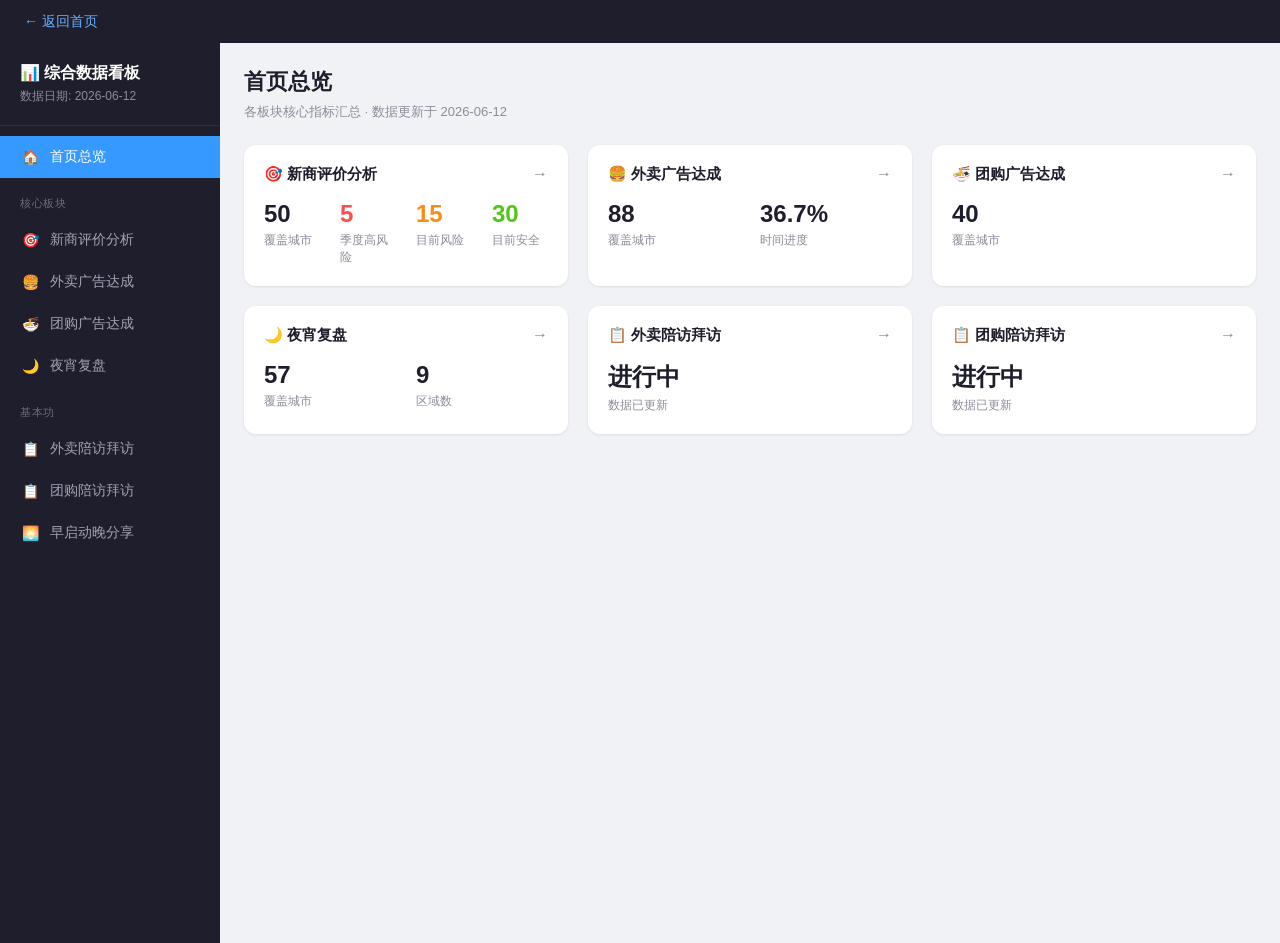
==== dashboard.html @ 71f59025 "Deploy data dashboard site" ====
<!DOCTYPE html>
<html lang="zh-CN">
<head>
<meta charset="UTF-8">
<meta name="viewport" content="width=device-width, initial-scale=1.0">
<title>综合数据看板</title>
<style>
  * { margin: 0; padding: 0; box-sizing: border-box; }
  body { font-family: -apple-system, BlinkMacSystemFont, 'Segoe UI', 'PingFang SC', 'Hiragino Sans GB', 'Microsoft YaHei', sans-serif; background: #f0f2f5; }
  .container { display: flex; height: 100vh; overflow: hidden; }
  .sidebar { width: 220px; background: #1e1e2d; color: #fff; flex-shrink: 0; overflow-y: auto; }
  .sidebar-header { padding: 20px; border-bottom: 1px solid #2d2d3a; }
  .sidebar-header h1 { font-size: 16px; font-weight: 600; }
  .sidebar-header p { font-size: 12px; color: #8c8c9a; margin-top: 4px; }
  .nav-menu { padding: 10px 0; }
  .nav-item { display: flex; align-items: center; padding: 12px 20px; cursor: pointer; transition: all 0.2s; color: #a3a3b3; font-size: 14px; }
  .nav-item:hover { background: #27273a; color: #fff; }
  .nav-item.active { background: #3699ff; color: #fff; }
  .nav-item .icon { width: 20px; margin-right: 10px; text-align: center; }
  .nav-group { padding: 8px 20px; font-size: 11px; color: #6c6c7d; text-transform: uppercase; letter-spacing: 0.5px; margin-top: 10px; }
  .main { flex: 1; overflow-y: auto; padding: 24px; }
  .section { display: none; }
  .section.active { display: block; }
  .page-header { margin-bottom: 24px; }
  .page-header h2 { font-size: 22px; color: #1e1e2d; font-weight: 600; }
  .page-header .meta { font-size: 13px; color: #8c8c9a; margin-top: 6px; }
  .kpi-grid { display: grid; grid-template-columns: repeat(auto-fit, minmax(180px, 1fr)); gap: 16px; margin-bottom: 24px; }
  .kpi-card { background: #fff; border-radius: 12px; padding: 20px; box-shadow: 0 1px 3px rgba(0,0,0,0.08); }
  .kpi-card .label { font-size: 13px; color: #8c8c9a; margin-bottom: 8px; }
  .kpi-card .value { font-size: 28px; font-weight: 700; color: #1e1e2d; }
  .kpi-card .sub { font-size: 12px; color: #a3a3b3; margin-top: 6px; }
  .card { background: #fff; border-radius: 12px; padding: 20px; box-shadow: 0 1px 3px rgba(0,0,0,0.08); margin-bottom: 20px; }
  .card-header { display: flex; justify-content: space-between; align-items: center; margin-bottom: 16px; flex-wrap: wrap; gap: 10px; }
  .card-title { font-size: 16px; font-weight: 600; color: #1e1e2d; }
  .card-tabs { display: flex; gap: 8px; flex-wrap: wrap; }
  .card-tab { padding: 6px 14px; border-radius: 6px; font-size: 13px; cursor: pointer; background: #f0f2f5; color: #666; }
  .card-tab.active { background: #3699ff; color: #fff; }
  .table-wrap { overflow-x: auto; max-height: 600px; overflow-y: auto; }
  table { width: 100%; border-collapse: collapse; font-size: 13px; }
  th { text-align: left; padding: 10px 12px; background: #fafafa; color: #666; font-weight: 500; border-bottom: 1px solid #eee; white-space: nowrap; position: sticky; top: 0; z-index: 10; }
  td { padding: 10px 12px; border-bottom: 1px solid #f0f0f0; color: #333; }
  tr:hover td { background: #f6f8fc; }
  .badge { display: inline-block; padding: 2px 8px; border-radius: 4px; font-size: 11px; }
  .badge-red { background: #fff2f0; color: #ff4d4f; }
  .badge-orange { background: #fff7e6; color: #fa8c16; }
  .badge-green { background: #f6ffed; color: #52c41a; }
  .badge-blue { background: #e6f7ff; color: #1890ff; }
  .badge-gray { background: #f5f5f5; color: #999; }
  .home-grid { display: grid; grid-template-columns: repeat(auto-fit, minmax(300px, 1fr)); gap: 20px; }
  .home-card { background: #fff; border-radius: 12px; padding: 20px; box-shadow: 0 1px 3px rgba(0,0,0,0.08); cursor: pointer; transition: transform 0.2s; }
  .home-card:hover { transform: translateY(-2px); box-shadow: 0 4px 12px rgba(0,0,0,0.1); }
  .home-card-header { display: flex; justify-content: space-between; align-items: flex-start; margin-bottom: 16px; }
  .home-card-title { font-size: 15px; font-weight: 600; color: #1e1e2d; }
  .home-card-arrow { color: #8c8c9a; }
  .home-kpi { display: flex; gap: 20px; }
  .home-kpi-item { flex: 1; }
  .home-kpi-value { font-size: 24px; font-weight: 700; color: #1e1e2d; }
  .home-kpi-label { font-size: 12px; color: #8c8c9a; margin-top: 4px; }
  .strategy-text { font-size: 11px; color: #666; max-width: 250px; line-height: 1.4; display: block; }
  .num { font-family: 'SF Mono', Monaco, monospace; }
  .score-high { color: #ff4d4f; font-weight: 600; }
  .score-mid { color: #fa8c16; font-weight: 600; }
  .score-low { color: #52c41a; }
  .tips { font-size: 12px; color: #999; margin-top: 8px; padding: 8px 12px; background: #fafafa; border-radius: 6px; }
</style>
</head>
<body><div style="padding:12px 24px;background:#1e1e2d;"><a href="index.html" style="color:#69b1ff;text-decoration:none;font-size:14px;">← 返回首页</a></div>
<div class="container">
  <div class="sidebar">
    <div class="sidebar-header">
      <h1>📊 综合数据看板</h1>
      <p>数据日期: 2026-06-12</p>
    </div>
    <div class="nav-menu">
      <div class="nav-item active" onclick="showSection('home')">
        <span class="icon">🏠</span> 首页总览
      </div>
      <div class="nav-group">核心板块</div>
      <div class="nav-item" onclick="showSection('xsh')">
        <span class="icon">🎯</span> 新商评价分析
      </div>
      <div class="nav-item" onclick="showSection('adv')">
        <span class="icon">🍔</span> 外卖广告达成
      </div>
      <div class="nav-item" onclick="showSection('tg')">
        <span class="icon">🍜</span> 团购广告达成
      </div>
      <div class="nav-item" onclick="showSection('yx')">
        <span class="icon">🌙</span> 夜宵复盘
      </div>
      <div class="nav-group">基本功</div>
      <div class="nav-item" onclick="showSection('wb')">
        <span class="icon">📋</span> 外卖陪访拜访
      </div>
      <div class="nav-item" onclick="showSection('gb')">
        <span class="icon">📋</span> 团购陪访拜访
      </div>
      <div class="nav-item" onclick="showSection('zq')">
        <span class="icon">🌅</span> 早启动晚分享
      </div>
    </div>
  </div>
  <div class="main">
    <!-- 首页总览 -->
    <div id="section-home" class="section active">
      <div class="page-header">
        <h2>首页总览</h2>
        <p class="meta">各板块核心指标汇总 · 数据更新于 2026-06-12</p>
      </div>
      <div class="home-grid">
        <div class="home-card" onclick="showSection('xsh')">
          <div class="home-card-header">
            <div class="home-card-title">🎯 新商评价分析</div>
            <span class="home-card-arrow">→</span>
          </div>
          <div class="home-kpi">
            <div class="home-kpi-item"><div class="home-kpi-value">50</div><div class="home-kpi-label">覆盖城市</div></div>
            <div class="home-kpi-item"><div class="home-kpi-value" style="color:#ff4d4f">5</div><div class="home-kpi-label">季度高风险</div></div>
            <div class="home-kpi-item"><div class="home-kpi-value" style="color:#fa8c16">15</div><div class="home-kpi-label">目前风险</div></div>
            <div class="home-kpi-item"><div class="home-kpi-value" style="color:#52c41a">30</div><div class="home-kpi-label">目前安全</div></div>
          </div>
        </div>
        <div class="home-card" onclick="showSection('adv')">
          <div class="home-card-header">
            <div class="home-card-title">🍔 外卖广告达成</div>
            <span class="home-card-arrow">→</span>
          </div>
          <div class="home-kpi">
            <div class="home-kpi-item"><div class="home-kpi-value">88</div><div class="home-kpi-label">覆盖城市</div></div>
            <div class="home-kpi-item"><div class="home-kpi-value">36.7%</div><div class="home-kpi-label">时间进度</div></div>
          </div>
        </div>
        <div class="home-card" onclick="showSection('tg')">
          <div class="home-card-header">
            <div class="home-card-title">🍜 团购广告达成</div>
            <span class="home-card-arrow">→</span>
          </div>
          <div class="home-kpi">
            <div class="home-kpi-item"><div class="home-kpi-value">40</div><div class="home-kpi-label">覆盖城市</div></div>
          </div>
        </div>
        <div class="home-card" onclick="showSection('yx')">
          <div class="home-card-header">
            <div class="home-card-title">🌙 夜宵复盘</div>
            <span class="home-card-arrow">→</span>
          </div>
          <div class="home-kpi">
            <div class="home-kpi-item"><div class="home-kpi-value">57</div><div class="home-kpi-label">覆盖城市</div></div>
            <div class="home-kpi-item"><div class="home-kpi-value">9</div><div class="home-kpi-label">区域数</div></div>
          </div>
        </div>
        <div class="home-card" onclick="showSection('wb')">
          <div class="home-card-header">
            <div class="home-card-title">📋 外卖陪访拜访</div>
            <span class="home-card-arrow">→</span>
          </div>
          <div class="home-kpi">
            <div class="home-kpi-item"><div class="home-kpi-value">进行中</div><div class="home-kpi-label">数据已更新</div></div>
          </div>
        </div>
        <div class="home-card" onclick="showSection('gb')">
          <div class="home-card-header">
            <div class="home-card-title">📋 团购陪访拜访</div>
            <span class="home-card-arrow">→</span>
          </div>
          <div class="home-kpi">
            <div class="home-kpi-item"><div class="home-kpi-value">进行中</div><div class="home-kpi-label">数据已更新</div></div>
          </div>
        </div>
      </div>
    </div>
    
    <!-- 新商评价分析 -->
    <div id="section-xsh" class="section">
      <div class="page-header">
        <h2>🎯 新商评价 · 全量城市追分分析</h2>
        <p class="meta">数据日期: 2026-06-11 · 分析日期: 2026-06-12 · 50个城市</p>
      </div>
      <div class="kpi-grid">
        <div class="kpi-card"><div class="label">覆盖城市</div><div class="value">50</div><div class="sub">全量城市分析</div></div>
        <div class="kpi-card"><div class="label">季度高风险</div><div class="value" style="color:#ff4d4f">5</div><div class="sub">需重点关注</div></div>
        <div class="kpi-card"><div class="label">目前风险</div><div class="value" style="color:#fa8c16">15</div><div class="sub">预警城市</div></div>
        <div class="kpi-card"><div class="label">目前安全</div><div class="value" style="color:#52c41a">30</div><div class="sub">达标城市</div></div>
        <div class="kpi-card"><div class="label">平均得分</div><div class="value">50.6</div><div class="sub">综合能力均分</div></div>
        <div class="kpi-card"><div class="label">平均可提升</div><div class="value">17.06</div><div class="sub">合计可提升均分</div></div>
      </div>
      <div class="card">
        <div class="card-header">
          <div class="card-title">城市风险分布与追分分析</div>
          <div class="card-tabs">
            <div class="card-tab active" onclick="filterXsh('all')">全部</div>
            <div class="card-tab" onclick="filterXsh('high')">高风险</div>
            <div class="card-tab" onclick="filterXsh('risk')">风险</div>
            <div class="card-tab" onclick="filterXsh('safe')">安全</div>
          </div>
        </div>
        <div class="table-wrap">
          <table id="xsh-table">
            <thead><tr>
              <th>城市</th><th>等级</th><th>区域</th><th>风险状态</th><th>大盘预警</th>
              <th>综合能力</th><th>距45分缺口</th><th>短板数</th><th>短板模块</th>
              <th>低成本</th><th>中成本</th><th>高成本</th><th>合计可提升</th><th>追分后预估</th>
              <th>策略建议</th><th>外卖</th><th>团购</th><th>履约</th><th>零售</th><th>组织</th><th>商业</th><th>用户</th><th>治理</th>
            </tr></thead>
            <tbody></tbody>
          </table>
        </div>
      </div>
    </div>
    
    <!-- 外卖广告达成 -->
    <div id="section-adv" class="section">
      <div class="page-header">
        <h2>🍔 外卖广告 · 现金收入达成分析</h2>
        <p class="meta">数据日期: 2026-06-11 · 88个城市</p>
      </div>
      <div class="kpi-grid">
        <div class="kpi-card"><div class="label">覆盖城市</div><div class="value">88</div></div>
        <div class="kpi-card"><div class="label">时间进度</div><div class="value">36.7%</div></div>
      </div>
      <div class="card">
        <div class="card-header"><div class="card-title">城市达成明细</div></div>
        <div class="table-wrap">
          <table id="adv-table">
            <thead><tr id="adv-thead"></tr></thead>
            <tbody></tbody>
          </table>
        </div>
      </div>
    </div>
    
    <!-- 团购广告达成 -->
    <div id="section-tg" class="section">
      <div class="page-header">
        <h2>🍜 团购广告 · 现金收入达成分析</h2>
        <p class="meta">数据日期: 2026-06-11 · 40个城市</p>
      </div>
      <div class="kpi-grid">
        <div class="kpi-card"><div class="label">覆盖城市</div><div class="value">40</div></div>
      </div>
      <div class="card">
        <div class="card-header"><div class="card-title">城市广告明细</div></div>
        <div class="table-wrap">
          <table id="tg-table">
            <thead><tr id="tg-thead"></tr></thead>
            <tbody></tbody>
          </table>
        </div>
      </div>
    </div>
    
    <!-- 夜宵复盘 -->
    <div id="section-yx" class="section">
      <div class="page-header">
        <h2>🌙 夜宵 · 监控看板</h2>
        <p class="meta">数据日期: 2026-06-12 · 57个城市</p>
      </div>
      <div class="kpi-grid">
        <div class="kpi-card"><div class="label">覆盖城市</div><div class="value">57</div></div>
        <div class="kpi-card"><div class="label">拼好饭城市</div><div class="value">31</div></div>
        <div class="kpi-card"><div class="label">团购城市</div><div class="value">52</div></div>
      </div>
      <div class="card">
        <div class="card-header">
          <div class="card-title">城市监控明细</div>
          <div class="card-tabs">
            <div class="card-tab active" onclick="showYxTab('monitor')">监控看板</div>
            <div class="card-tab" onclick="showYxTab('gmv')">GMV占比</div>
          </div>
        </div>
        <div class="table-wrap" id="yx-monitor">
          <table id="yx-table">
            <thead><tr>
              <th>城市</th><th>区域</th><th>等级</th><th>拼好饭</th><th>团购</th><th>众包</th><th>负责人</th>
            </tr></thead>
            <tbody></tbody>
          </table>
        </div>
        <div class="table-wrap" id="yx-gmv" style="display:none">
          <table id="yxgmv-table">
            <thead><tr id="yxgmv-thead"></tr></thead>
            <tbody></tbody>
          </table>
        </div>
      </div>
    </div>
    
    <!-- 外卖陪访拜访 -->
    <div id="section-wb" class="section">
      <div class="page-header">
        <h2>📋 外卖基本功 · 陪访&拜访情况</h2>
        <p class="meta">数据日期: 2026-06-10</p>
      </div>
      <div class="card">
        <div class="card-header"><div class="card-title">拜访陪访数据</div></div>
        <div class="table-wrap">
          <table id="wb-table">
            <thead><tr id="wb-thead"></tr></thead>
            <tbody></tbody>
          </table>
        </div>
      </div>
    </div>
    
    <!-- 团购陪访拜访 -->
    <div id="section-gb" class="section">
      <div class="page-header">
        <h2>📋 团购基本功 · 拜访&陪访情况</h2>
        <p class="meta">数据日期: 2026-06-12</p>
      </div>
      <div class="card">
        <div class="card-header"><div class="card-title">拜访陪访数据</div></div>
        <div class="table-wrap">
          <table id="gb-table">
            <thead><tr id="gb-thead"></tr></thead>
            <tbody></tbody>
          </table>
        </div>
      </div>
    </div>
    
    <!-- 早启动晚分享 -->
    <div id="section-zq" class="section">
      <div class="page-header">
        <h2>🌅 早启动&晚分享</h2>
        <p class="meta">数据日期: 2026-06-12</p>
      </div>
      <div class="card">
        <div class="card-header"><div class="card-title">早启动晚分享数据</div></div>
        <div class="table-wrap">
          <table id="zq-table">
            <thead><tr id="zq-thead"></tr></thead>
            <tbody></tbody>
          </table>
        </div>
      </div>
    </div>
  </div>
</div>

<script>
const xshData = [{"分析日期": "2026-06-12", "数据日期": "2026-06-11", "上期日期": "2026-06-08", "城市": "都江堰市", "等级": "E2", "区域": "川藏二区", "城市类型": "外卖&拼好饭", "是否团购城市": "否", "风险状态": "季度高风险", "大盘预警": "[0%-10%)", "综合能力得分": "24.08", "距45分缺口": "20.92", "短板数量": "5", "短板模块": "组织、用户体验、综合治理、履约、外卖", "低成本可提升": "8.72", "中成本可提升": "10.2", "高成本可提升": "22.0", "低难度可提升": "8.72", "中难度可提升": "10.2", "高难度可提升": "22.0", "合计可提升": "40.92", "追分后预估": "65.0", "策略建议": "需投入外卖/团购高成本项，低中高组合追分", "外卖得分": "4.0", "团购得分": "", "履约得分": "2.8", "零售得分": "7.5", "组织得分": "2.86", "商业增值得分": "4.5", "用户体验得分": "1.02", "综合治理得分": "1.4"}, {"分析日期": "2026-06-12", "数据日期": "2026-06-11", "上期日期": "2026-06-08", "城市": "彭州市", "等级": "E3", "区域": "川藏一区", "城市类型": "外卖&拼好饭", "是否团购城市": "否", "风险状态": "季度高风险", "大盘预警": "[0%-10%)", "综合能力得分": "27.33", "距45分缺口": "17.67", "短板数量": "6", "短板模块": "组织、商业增值、综合治理、履约、零售、外卖", "低成本可提升": "4.09", "中成本可提升": "12.25", "高成本可提升": "22.0", "低难度可提升": "4.09", "中难度可提升": "12.25", "高难度可提升": "22.0", "合计可提升": "38.34", "追分后预估": "65.67", "策略建议": "需投入外卖/团购高成本项，低中高组合追分", "外卖得分": "4.0", "团购得分": "", "履约得分": "6.0", "零售得分": "4.5", "组织得分": "5.71", "商业增值得分": "2.5", "用户体验得分": "2.92", "综合治理得分": "1.7"}, {"分析日期": "2026-06-12", "数据日期": "2026-06-11", "上期日期": "2026-06-08", "城市": "五华县", "等级": "F1", "区域": "粤海区域", "城市类型": "外卖&拼好饭&团购", "是否团购城市": "是", "风险状态": "季度高风险", "大盘预警": "[0%-10%)", "综合能力得分": "28.56", "距45分缺口": "16.44", "短板数量": "6", "短板模块": "组织、商业增值、履约、零售、外卖、团购", "低成本可提升": "4.33", "中成本可提升": "5.25", "高成本可提升": "24.25", "低难度可提升": "4.33", "中难度可提升": "5.25", "高难度可提升": "24.25", "合计可提升": "33.83", "追分后预估": "62.39", "策略建议": "需投入外卖/团购高成本项，低中高组合追分", "外卖得分": "3.0", "团购得分": "2.0", "履约得分": "6.6", "零售得分": "4.4", "组织得分": "3.67", "商业增值得分": "2.5", "用户体验得分": "2.89", "综合治理得分": "3.5"}, {"分析日期": "2026-06-12", "数据日期": "2026-06-11", "上期日期": "2026-06-08", "城市": "宁德市", "等级": "E1", "区域": "福建&黔渝区域", "城市类型": "外卖&拼好饭", "是否团购城市": "否", "风险状态": "季度高风险", "大盘预警": "[0%-10%)", "综合能力得分": "42.67", "距45分缺口": "2.33", "短板数量": "5", "短板模块": "商业增值、用户体验、综合治理、履约、外卖", "低成本可提升": "5.42", "中成本可提升": "10.3", "高成本可提升": "14.0", "低难度可提升": "5.42", "中难度可提升": "10.3", "高难度可提升": "14.0", "合计可提升": "29.72", "追分后预估": "72.39", "策略建议": "低成本项足够覆盖45分缺口，优先低成本快提", "外卖得分": "12.0", "团购得分": "", "履约得分": "2.7", "零售得分": "13.5", "组织得分": "9.39", "商业增值得分": "2.5", "用户体验得分": "0.28", "综合治理得分": "2.3"}, {"分析日期": "2026-06-12", "数据日期": "2026-06-11", "上期日期": "2026-06-08", "城市": "随州", "等级": "E2", "区域": "湖北区域", "城市类型": "外卖&拼好饭", "是否团购城市": "否", "风险状态": "季度高风险", "大盘预警": "[0%-10%)", "综合能力得分": "49.84", "距45分缺口": "0.0", "短板数量": "4", "短板模块": "商业增值、用户体验、综合治理、零售", "低成本可提升": "4.34", "中成本可提升": "5.25", "高成本可提升": "0.0", "低难度可提升": "4.34", "中难度可提升": "5.25", "高难度可提升": "0.0", "合计可提升": "9.59", "追分后预估": "59.43", "策略建议": "已达到45分线，重点守住低成本模块防丢分", "外卖得分": "20.0", "团购得分": "", "履约得分": "10.0", "零售得分": "4.5", "组织得分": "9.18", "商业增值得分": "2.5", "用户体验得分": "2.36", "综合治理得分": "1.3"}, {"分析日期": "2026-06-12", "数据日期": "2026-06-11", "上期日期": "2026-06-08", "城市": "威远县", "等级": "F2", "区域": "川藏三区", "城市类型": "外卖&拼好饭&团购", "是否团购城市": "是", "风险状态": "目前风险", "大盘预警": "[10%-30%)", "综合能力得分": "25.88", "距45分缺口": "19.12", "短板数量": "7", "短板模块": "组织、用户体验、综合治理、履约、零售、外卖、团购", "低成本可提升": "8.62", "中成本可提升": "10.75", "高成本可提升": "17.75", "低难度可提升": "8.62", "中难度可提升": "10.75", "高难度可提升": "17.75", "合计可提升": "37.12", "追分后预估": "63.0", "策略建议": "低成本不足，叠加履约/零售中成本项", "外卖得分": "5.5", "团购得分": "6.0", "履约得分": "4.5", "零售得分": "1.0", "组织得分": "1.02", "商业增值得分": "3.5", "用户体验得分": "1.66", "综合治理得分": "2.7"}, {"分析日期": "2026-06-12", "数据日期": "2026-06-11", "上期日期": "2026-06-08", "城市": "邛崃市", "等级": "F1", "区域": "川藏三区", "城市类型": "外卖&拼好饭&团购", "是否团购城市": "是", "风险状态": "目前风险", "大盘预警": "[10%-30%)", "综合能力得分": "34.62", "距45分缺口": "10.38", "短板数量": "5", "短板模块": "组织、用户体验、履约、零售、外卖", "低成本可提升": "7.63", "中成本可提升": "8.75", "高成本可提升": "16.5", "低难度可提升": "7.63", "中难度可提升": "8.75", "高难度可提升": "16.5", "合计可提升": "32.88", "追分后预估": "67.5", "策略建议": "低成本不足，叠加履约/零售中成本项", "外卖得分": "3.0", "团购得分": "14.0", "履约得分": "4.5", "零售得分": "3.0", "组织得分": "1.43", "商业增值得分": "3.75", "用户体验得分": "1.44", "综合治理得分": "3.5"}, {"分析日期": "2026-06-12", "数据日期": "2026-06-11", "上期日期": "2026-06-08", "城市": "信丰县", "等级": "F2", "区域": "江西二区", "城市类型": "外卖&拼好饭", "是否团购城市": "否", "风险状态": "目前风险", "大盘预警": "[10%-30%)", "综合能力得分": "37.18", "距45分缺口": "7.82", "短板数量": "5", "短板模块": "用户体验、综合治理、履约、零售、外卖", "低成本可提升": "3.02", "中成本可提升": "16.25", "高成本可提升": "14.0", "低难度可提升": "3.02", "中难度可提升": "16.25", "高难度可提升": "14.0", "合计可提升": "33.27", "追分后预估": "70.45", "策略建议": "低成本不足，叠加履约/零售中成本项", "外卖得分": "12.0", "团购得分": "", "履约得分": "2.0", "零售得分": "4.5", "组织得分": "10.2", "商业增值得分": "4.5", "用户体验得分": "2.28", "综合治理得分": "1.7"}, {"分析日期": "2026-06-12", "数据日期": "2026-06-11", "上期日期": "2026-06-08", "城市": "合江县", "等级": "F2", "区域": "川藏一区", "城市类型": "外卖&拼好饭", "是否团购城市": "否", "风险状态": "目前风险", "大盘预警": "[10%-30%)", "综合能力得分": "37.69", "距45分缺口": "7.31", "短板数量": "5", "短板模块": "组织、用户体验、综合治理、履约、外卖", "低成本可提升": "6.31", "中成本可提升": "7.0", "高成本可提升": "14.0", "低难度可提升": "6.31", "中难度可提升": "7.0", "高难度可提升": "14.0", "合计可提升": "27.31", "追分后预估": "65.0", "策略建议": "低成本不足，叠加履约/零售中成本项", "外卖得分": "12.0", "团购得分": "", "履约得分": "6.0", "零售得分": "7.5", "组织得分": "3.06", "商业增值得分": "4.5", "用户体验得分": "1.73", "综合治理得分": "2.9"}, {"分析日期": "2026-06-12", "数据日期": "2026-06-11", "上期日期": "2026-06-08", "城市": "乳源瑶族自治县", "等级": "G1", "区域": "粤海区域", "城市类型": "外卖&拼好饭&团购", "是否团购城市": "是", "风险状态": "目前风险", "大盘预警": "[10%-30%)", "综合能力得分": "39.9", "距45分缺口": "5.1", "短板数量": "4", "短板模块": "组织、零售、外卖、团购", "低成本可提升": "2.51", "中成本可提升": "5.5", "高成本可提升": "12.75", "低难度可提升": "2.51", "中难度可提升": "5.5", "高难度可提升": "12.75", "合计可提升": "20.76", "追分后预估": "60.66", "策略建议": "低成本不足，叠加履约/零售中成本项", "外卖得分": "14.5", "团购得分": "2.0", "履约得分": "7.5", "零售得分": "1.0", "组织得分": "4.49", "商业增值得分": "3.5", "用户体验得分": "3.21", "综合治理得分": "3.7"}, {"分析日期": "2026-06-12", "数据日期": "2026-06-11", "上期日期": "2026-06-08", "城市": "泰和县", "等级": "F3", "区域": "江西一区", "城市类型": "外卖&拼好饭&团购", "是否团购城市": "是", "风险状态": "目前风险", "大盘预警": "[10%-30%)", "综合能力得分": "40.49", "距45分缺口": "4.51", "短板数量": "4", "短板模块": "组织、商业增值、用户体验、外卖", "低成本可提升": "7.91", "中成本可提升": "0.0", "高成本可提升": "16.5", "低难度可提升": "7.91", "中难度可提升": "0.0", "高难度可提升": "16.5", "合计可提升": "24.41", "追分后预估": "64.9", "策略建议": "低成本项足够覆盖45分缺口，优先低成本快提", "外卖得分": "3.0", "团购得分": "12.0", "履约得分": "10.5", "零售得分": "5.0", "组织得分": "2.45", "商业增值得分": "2.5", "用户体验得分": "1.14", "综合治理得分": "3.9"}, {"分析日期": "2026-06-12", "数据日期": "2026-06-11", "上期日期": "2026-06-08", "城市": "贵定县", "等级": "G1", "区域": "福建&黔渝区域", "城市类型": "外卖&拼好饭&团购", "是否团购城市": "是", "风险状态": "目前风险", "大盘预警": "[10%-30%)", "综合能力得分": "41.15", "距45分缺口": "3.85", "短板数量": "5", "短板模块": "组织、用户体验、零售、外卖、团购", "低成本可提升": "5.0", "中成本可提升": "5.1", "高成本可提升": "12.75", "低难度可提升": "5.0", "中难度可提升": "5.1", "高难度可提升": "12.75", "合计可提升": "22.85", "追分后预估": "64.0", "策略建议": "低成本项足够覆盖45分缺口，优先低成本快提", "外卖得分": "10.5", "团购得分": "6.0", "履约得分": "10.5", "零售得分": "1.4", "组织得分": "3.47", "商业增值得分": "3.75", "用户体验得分": "2.03", "综合治理得分": "3.5"}, {"分析日期": "2026-06-12", "数据日期": "2026-06-11", "上期日期": "2026-06-08", "城市": "会昌县", "等级": "G1", "区域": "江西一区", "城市类型": "外卖", "是否团购城市": "否", "风险状态": "目前风险", "大盘预警": "[10%-30%)", "综合能力得分": "41.79", "距45分缺口": "3.21", "短板数量": "5", "短板模块": "组织、综合治理、履约、零售、外卖", "低成本可提升": "0.6", "中成本可提升": "15.5", "高成本可提升": "8.67", "低难度可提升": "0.6", "中难度可提升": "15.5", "高难度可提升": "8.67", "合计可提升": "24.77", "追分后预估": "66.56", "策略建议": "低成本不足，叠加履约/零售中成本项", "外卖得分": "17.33", "团购得分": "", "履约得分": "2.0", "零售得分": "5.25", "组织得分": "7.35", "商业增值得分": "3.5", "用户体验得分": "3.46", "综合治理得分": "2.9"}, {"分析日期": "2026-06-12", "数据日期": "2026-06-11", "上期日期": "2026-06-08", "城市": "南溪", "等级": "F3", "区域": "川藏一区", "城市类型": "外卖&拼好饭&团购", "是否团购城市": "是", "风险状态": "目前风险", "大盘预警": "[10%-30%)", "综合能力得分": "41.96", "距45分缺口": "3.04", "短板数量": "5", "短板模块": "组织、商业增值、用户体验、零售、外卖", "低成本可提升": "10.04", "中成本可提升": "3.5", "高成本可提升": "10.5", "低难度可提升": "10.04", "中难度可提升": "3.5", "高难度可提升": "10.5", "合计可提升": "24.04", "追分后预估": "66.0", "策略建议": "低成本项足够覆盖45分缺口，优先低成本快提", "外卖得分": "9.0", "团购得分": "12.0", "履约得分": "10.5", "零售得分": "3.0", "组织得分": "1.22", "商业增值得分": "2.0", "用户体验得分": "0.74", "综合治理得分": "3.5"}, {"分析日期": "2026-06-12", "数据日期": "2026-06-11", "上期日期": "2026-06-08", "城市": "石柱土家族自治县", "等级": "F2", "区域": "福建&黔渝区域", "城市类型": "外卖&拼好饭&团购", "是否团购城市": "是", "风险状态": "目前风险", "大盘预警": "[10%-30%)", "综合能力得分": "43.08", "距45分缺口": "1.92", "短板数量": "5", "短板模块": "组织、商业增值、用户体验、外卖、团购", "低成本可提升": "8.52", "中成本可提升": "0.0", "高成本可提升": "11.25", "低难度可提升": "8.52", "中难度可提升": "0.0", "高难度可提升": "11.25", "合计可提升": "19.77", "追分后预估": "62.85", "策略建议": "低成本项足够覆盖45分缺口，优先低成本快提", "外卖得分": "9.0", "团购得分": "9.0", "履约得分": "7.5", "零售得分": "9.0", "组织得分": "2.04", "商业增值得分": "1.75", "用户体验得分": "1.69", "综合治理得分": "3.1"}, {"分析日期": "2026-06-12", "数据日期": "2026-06-11", "上期日期": "2026-06-08", "城市": "寻乌", "等级": "G1", "区域": "江西二区", "城市类型": "外卖&拼好饭", "是否团购城市": "否", "风险状态": "目前风险", "大盘预警": "[10%-30%)", "综合能力得分": "44.4", "距45分缺口": "0.6", "短板数量": "5", "短板模块": "组织、用户体验、综合治理、履约、零售", "低成本可提升": "4.6", "中成本可提升": "12.25", "高成本可提升": "0.0", "低难度可提升": "4.6", "中难度可提升": "12.25", "高难度可提升": "0.0", "合计可提升": "16.85", "追分后预估": "61.25", "策略建议": "低成本项足够覆盖45分缺口，优先低成本快提", "外卖得分": "20.0", "团购得分": "", "履约得分": "6.0", "零售得分": "4.5", "组织得分": "5.1", "商业增值得分": "4.5", "用户体验得分": "2.2", "综合治理得分": "2.1"}, {"分析日期": "2026-06-12", "数据日期": "2026-06-11", "上期日期": "2026-06-08", "城市": "永新县", "等级": "G1", "区域": "江西一区", "城市类型": "外卖&拼好饭&团购", "是否团购城市": "是", "风险状态": "目前风险", "大盘预警": "[10%-30%)", "综合能力得分": "46.77", "距45分缺口": "0.0", "短板数量": "2", "短板模块": "组织、外卖", "低成本可提升": "4.76", "中成本可提升": "0.0", "高成本可提升": "10.5", "低难度可提升": "4.76", "中难度可提升": "0.0", "高难度可提升": "10.5", "合计可提升": "15.26", "追分后预估": "62.03", "策略建议": "已达到45分线，重点守住低成本模块防丢分", "外卖得分": "9.0", "团购得分": "10.0", "履约得分": "10.5", "零售得分": "5.0", "组织得分": "2.24", "商业增值得分": "3.5", "用户体验得分": "3.23", "综合治理得分": "3.3"}, {"分析日期": "2026-06-12", "数据日期": "2026-06-11", "上期日期": "2026-06-08", "城市": "安福", "等级": "G1", "区域": "江西一区", "城市类型": "外卖&拼好饭&团购", "是否团购城市": "是", "风险状态": "目前风险", "大盘预警": "[10%-30%)", "综合能力得分": "48.45", "距45分缺口": "0.0", "短板数量": "3", "短板模块": "组织、商业增值、外卖", "低成本可提升": "2.49", "中成本可提升": "0.0", "高成本可提升": "16.5", "低难度可提升": "2.49", "中难度可提升": "0.0", "高难度可提升": "16.5", "合计可提升": "18.99", "追分后预估": "67.44", "策略建议": "已达到45分线，重点守住低成本模块防丢分", "外卖得分": "3.0", "团购得分": "12.0", "履约得分": "10.5", "零售得分": "8.6", "组织得分": "5.51", "商业增值得分": "2.5", "用户体验得分": "2.84", "综合治理得分": "3.5"}, {"分析日期": "2026-06-12", "数据日期": "2026-06-11", "上期日期": "2026-06-08", "城市": "遂川", "等级": "G1", "区域": "江西一区", "城市类型": "外卖&拼好饭&团购", "是否团购城市": "是", "风险状态": "目前风险", "大盘预警": "[10%-30%)", "综合能力得分": "48.77", "距45分缺口": "0.0", "短板数量": "3", "短板模块": "组织、商业增值、外卖", "低成本可提升": "3.71", "中成本可提升": "0.0", "高成本可提升": "16.5", "低难度可提升": "3.71", "中难度可提升": "0.0", "高难度可提升": "16.5", "合计可提升": "20.21", "追分后预估": "68.98", "策略建议": "已达到45分线，重点守住低成本模块防丢分", "外卖得分": "3.0", "团购得分": "14.0", "履约得分": "10.5", "零售得分": "7.0", "组织得分": "4.29", "商业增值得分": "2.5", "用户体验得分": "3.98", "综合治理得分": "3.5"}, {"分析日期": "2026-06-12", "数据日期": "2026-06-11", "上期日期": "2026-06-08", "城市": "盐亭", "等级": "G1", "区域": "川藏三区", "城市类型": "外卖&拼好饭&团购", "是否团购城市": "是", "风险状态": "目前风险", "大盘预警": "[10%-30%)", "综合能力得分": "49.88", "距45分缺口": "0.0", "短板数量": "5", "短板模块": "用户体验、综合治理、零售、外卖、团购", "低成本可提升": "2.49", "中成本可提升": "3.5", "高成本可提升": "9.25", "低难度可提升": "2.49", "中难度可提升": "3.5", "高难度可提升": "9.25", "合计可提升": "15.24", "追分后预估": "65.12", "策略建议": "已达到45分线，重点守住低成本模块防丢分", "外卖得分": "14.0", "团购得分": "6.0", "履约得分": "10.5", "零售得分": "3.0", "组织得分": "8.37", "商业增值得分": "3.5", "用户体验得分": "1.61", "综合治理得分": "2.9"}, {"分析日期": "2026-06-12", "数据日期": "2026-06-11", "上期日期": "2026-06-08", "城市": "上犹县", "等级": "G1", "区域": "江西二区", "城市类型": "外卖&拼好饭", "是否团购城市": "否", "风险状态": "目前安全", "大盘预警": "[50%-70%)", "综合能力得分": "41.31", "距45分缺口": "3.69", "短板数量": "4", "短板模块": "组织、用户体验、综合治理、履约", "低成本可提升": "12.03", "中成本可提升": "11.0", "高成本可提升": "0.0", "低难度可提升": "12.03", "中难度可提升": "11.0", "高难度可提升": "0.0", "合计可提升": "23.03", "追分后预估": "64.33", "策略建议": "低成本项足够覆盖45分缺口，优先低成本快提", "外卖得分": "25.33", "团购得分": "", "履约得分": "2.0", "零售得分": "7.5", "组织得分": "0.2", "商业增值得分": "4.5", "用户体验得分": "0.47", "综合治理得分": "1.3"}, {"分析日期": "2026-06-12", "数据日期": "2026-06-11", "上期日期": "2026-06-08", "城市": "安义", "等级": "F3", "区域": "江西二区", "城市类型": "外卖&拼好饭&团购", "是否团购城市": "是", "风险状态": "目前安全", "大盘预警": "[30%-50%)", "综合能力得分": "43.44", "距45分缺口": "1.56", "短板数量": "7", "短板模块": "组织、商业增值、用户体验、综合治理、履约、零售、团购", "低成本可提升": "6.26", "中成本可提升": "11.05", "高成本可提升": "3.75", "低难度可提升": "6.26", "中难度可提升": "11.05", "高难度可提升": "3.75", "合计可提升": "21.06", "追分后预估": "64.5", "策略建议": "低成本项足够覆盖45分缺口，优先低成本快提", "外卖得分": "21.0", "团购得分": "6.0", "履约得分": "4.5", "零售得分": "0.7", "组织得分": "4.69", "商业增值得分": "1.5", "用户体验得分": "2.15", "综合治理得分": "2.9"}, {"分析日期": "2026-06-12", "数据日期": "2026-06-11", "上期日期": "2026-06-08", "城市": "陆河县", "等级": "F3", "区域": "粤海区域", "城市类型": "外卖&拼好饭&团购", "是否团购城市": "是", "风险状态": "目前安全", "大盘预警": "[50%-70%)", "综合能力得分": "44.17", "距45分缺口": "0.83", "短板数量": "5", "短板模块": "组织、商业增值、履约、零售、团购", "低成本可提升": "7.16", "中成本可提升": "11.05", "高成本可提升": "7.75", "低难度可提升": "7.16", "中难度可提升": "11.05", "高难度可提升": "7.75", "合计可提升": "25.96", "追分后预估": "70.13", "策略建议": "低成本项足够覆盖45分缺口，优先低成本快提", "外卖得分": "27.0", "团购得分": "2.0", "履约得分": "4.5", "零售得分": "0.7", "组织得分": "1.84", "商业增值得分": "1.5", "用户体验得分": "3.33", "综合治理得分": "3.3"}, {"分析日期": "2026-06-12", "数据日期": "2026-06-11", "上期日期": "2026-06-08", "城市": "息烽县", "等级": "G2", "区域": "福建&黔渝区域", "城市类型": "外卖&拼好饭&团购", "是否团购城市": "是", "风险状态": "目前安全", "大盘预警": "[50%-70%)", "综合能力得分": "44.22", "距45分缺口": "0.78", "短板数量": "5", "短板模块": "组织、商业增值、用户体验、履约、团购", "低成本可提升": "3.88", "中成本可提升": "3.75", "高成本可提升": "7.75", "低难度可提升": "3.88", "中难度可提升": "3.75", "高难度可提升": "7.75", "合计可提升": "15.38", "追分后预估": "59.6", "策略建议": "低成本项足够覆盖45分缺口，优先低成本快提", "外卖得分": "18.0", "团购得分": "2.0", "履约得分": "6.0", "零售得分": "5.0", "组织得分": "6.53", "商业增值得分": "1.25", "用户体验得分": "2.34", "综合治理得分": "3.1"}, {"分析日期": "2026-06-12", "数据日期": "2026-06-11", "上期日期": "2026-06-08", "城市": "井冈山市", "等级": "G2", "区域": "江西一区", "城市类型": "外卖&拼好饭&团购", "是否团购城市": "是", "风险状态": "目前安全", "大盘预警": "[50%-70%)", "综合能力得分": "48.55", "距45分缺口": "0.0", "短板数量": "4", "短板模块": "组织、综合治理、外卖、团购", "低成本可提升": "0.6", "中成本可提升": "0.0", "高成本可提升": "14.25", "低难度可提升": "0.6", "中难度可提升": "0.0", "高难度可提升": "14.25", "合计可提升": "14.85", "追分后预估": "63.4", "策略建议": "已达到45分线，重点守住低成本模块防丢分", "外卖得分": "9.0", "团购得分": "6.0", "履约得分": "10.58", "零售得分": "5.0", "组织得分": "7.14", "商业增值得分": "3.5", "用户体验得分": "4.43", "综合治理得分": "2.9"}, {"分析日期": "2026-06-12", "数据日期": "2026-06-11", "上期日期": "2026-06-08", "城市": "仁寿县", "等级": "E3", "区域": "川藏一区", "城市类型": "外卖&拼好饭&团购", "是否团购城市": "是", "风险状态": "目前安全", "大盘预警": "[30%-50%)", "综合能力得分": "48.98", "距45分缺口": "0.0", "短板数量": "5", "短板模块": "组织、商业增值、用户体验、零售、外卖", "低成本可提升": "5.32", "中成本可提升": "3.5", "高成本可提升": "5.0", "低难度可提升": "5.32", "中难度可提升": "3.5", "高难度可提升": "5.0", "合计可提升": "13.82", "追分后预估": "62.8", "策略建议": "已达到45分线，重点守住低成本模块防丢分", "外卖得分": "14.5", "团购得分": "12.0", "履约得分": "7.5", "零售得分": "3.0", "组织得分": "5.31", "商业增值得分": "1.5", "用户体验得分": "1.87", "综合治理得分": "3.3"}, {"分析日期": "2026-06-12", "数据日期": "2026-06-11", "上期日期": "2026-06-08", "城市": "大余县", "等级": "G2", "区域": "江西一区", "城市类型": "外卖&拼好饭", "是否团购城市": "否", "风险状态": "目前安全", "大盘预警": "[50%-70%)", "综合能力得分": "49.94", "距45分缺口": "0.0", "短板数量": "4", "短板模块": "组织、用户体验、综合治理、履约", "低成本可提升": "5.4", "中成本可提升": "11.0", "高成本可提升": "0.0", "低难度可提升": "5.4", "中难度可提升": "11.0", "高难度可提升": "0.0", "合计可提升": "16.4", "追分后预估": "66.33", "策略建议": "已达到45分线，重点守住低成本模块防丢分", "外卖得分": "21.33", "团购得分": "", "履约得分": "2.0", "零售得分": "13.5", "组织得分": "6.12", "商业增值得分": "4.5", "用户体验得分": "0.38", "综合治理得分": "2.1"}, {"分析日期": "2026-06-12", "数据日期": "2026-06-11", "上期日期": "2026-06-08", "城市": "南城县", "等级": "F3", "区域": "江西二区", "城市类型": "外卖&拼好饭&团购", "是否团购城市": "是", "风险状态": "目前安全", "大盘预警": "[50%-70%)", "综合能力得分": "50.13", "距45分缺口": "0.0", "短板数量": "3", "短板模块": "组织、商业增值、履约", "低成本可提升": "8.3", "中成本可提升": "5.25", "高成本可提升": "0.0", "低难度可提升": "8.3", "中难度可提升": "5.25", "高难度可提升": "0.0", "合计可提升": "13.55", "追分后预估": "63.68", "策略建议": "已达到45分线，重点守住低成本模块防丢分", "外卖得分": "21.0", "团购得分": "10.0", "履约得分": "4.5", "零售得分": "5.0", "组织得分": "0.2", "商业增值得分": "2.0", "用户体验得分": "3.53", "综合治理得分": "3.9"}, {"分析日期": "2026-06-12", "数据日期": "2026-06-11", "上期日期": "2026-06-08", "城市": "玉山县", "等级": "F2", "区域": "江西二区", "城市类型": "外卖&拼好饭&团购", "是否团购城市": "是", "风险状态": "目前安全", "大盘预警": "[30%-50%)", "综合能力得分": "50.6", "距45分缺口": "0.0", "短板数量": "4", "短板模块": "组织、综合治理、零售、外卖", "低成本可提升": "0.9", "中成本可提升": "3.7", "高成本可提升": "6.5", "低难度可提升": "0.9", "中难度可提升": "3.7", "高难度可提升": "6.5", "合计可提升": "11.1", "追分后预估": "61.7", "策略建议": "已达到45分线，重点守住低成本模块防丢分", "外卖得分": "13.0", "团购得分": "10.0", "履约得分": "7.5", "零售得分": "2.8", "组织得分": "7.96", "商业增值得分": "3.5", "用户体验得分": "3.24", "综合治理得分": "2.6"}, {"分析日期": "2026-06-12", "数据日期": "2026-06-11", "上期日期": "2026-06-08", "城市": "吉安市", "等级": "E2", "区域": "江西一区", "城市类型": "外卖&拼好饭&团购", "是否团购城市": "是", "风险状态": "目前安全", "大盘预警": "[50%-70%)", "综合能力得分": "51.61", "距45分缺口": "0.0", "短板数量": "2", "短板模块": "组织、商业增值", "低成本可提升": "8.39", "中成本可提升": "0.0", "高成本可提升": "0.0", "低难度可提升": "8.39", "中难度可提升": "0.0", "高难度可提升": "0.0", "合计可提升": "8.39", "追分后预估": "60.0", "策略建议": "已达到45分线，重点守住低成本模块防丢分", "外卖得分": "17.5", "团购得分": "10.0", "履约得分": "8.7", "零售得分": "7.0", "组织得分": "0.61", "商业增值得分": "1.5", "用户体验得分": "3.3", "综合治理得分": "3.0"}, {"分析日期": "2026-06-12", "数据日期": "2026-06-11", "上期日期": "2026-06-08", "城市": "万安县", "等级": "G2", "区域": "江西一区", "城市类型": "外卖&拼好饭&团购", "是否团购城市": "是", "风险状态": "目前安全", "大盘预警": "[30%-50%)", "综合能力得分": "52.38", "距45分缺口": "0.0", "短板数量": "3", "短板模块": "组织、商业增值、外卖", "低成本可提升": "2.67", "中成本可提升": "0.0", "高成本可提升": "14.0", "低难度可提升": "2.67", "中难度可提升": "0.0", "高难度可提升": "14.0", "合计可提升": "16.67", "追分后预估": "69.05", "策略建议": "已达到45分线，重点守住低成本模块防丢分", "外卖得分": "5.5", "团购得分": "13.0", "履约得分": "10.5", "零售得分": "9.0", "组织得分": "6.33", "商业增值得分": "1.5", "用户体验得分": "2.85", "综合治理得分": "3.7"}, {"分析日期": "2026-06-12", "数据日期": "2026-06-11", "上期日期": "2026-06-08", "城市": "永城市", "等级": "E3", "区域": "河南区域", "城市类型": "外卖&拼好饭", "是否团购城市": "否", "风险状态": "目前安全", "大盘预警": "[50%-70%)", "综合能力得分": "54.24", "距45分缺口": "0.0", "短板数量": "3", "短板模块": "商业增值、综合治理、零售", "低成本可提升": "3.6", "中成本可提升": "8.25", "高成本可提升": "0.0", "低难度可提升": "3.6", "中难度可提升": "8.25", "高难度可提升": "0.0", "合计可提升": "11.85", "追分后预估": "66.09", "策略建议": "已达到45分线，重点守住低成本模块防丢分", "外卖得分": "28.0", "团购得分": "", "履约得分": "10.0", "零售得分": "1.5", "组织得分": "8.78", "商业增值得分": "2.5", "用户体验得分": "2.56", "综合治理得分": "0.9"}, {"分析日期": "2026-06-12", "数据日期": "2026-06-11", "上期日期": "2026-06-08", "城市": "兴国县", "等级": "F3", "区域": "江西二区", "城市类型": "外卖&拼好饭", "是否团购城市": "否", "风险状态": "目前安全", "大盘预警": "[50%-70%)", "综合能力得分": "54.83", "距45分缺口": "0.0", "短板数量": "3", "短板模块": "综合治理、履约、零售", "低成本可提升": "1.8", "中成本可提升": "15.25", "高成本可提升": "0.0", "低难度可提升": "1.8", "中难度可提升": "15.25", "高难度可提升": "0.0", "合计可提升": "17.05", "追分后预估": "71.88", "策略建议": "已达到45分线，重点守住低成本模块防丢分", "外卖得分": "28.0", "团购得分": "", "履约得分": "6.0", "零售得分": "1.5", "组织得分": "9.8", "商业增值得分": "4.5", "用户体验得分": "3.33", "综合治理得分": "1.7"}, {"分析日期": "2026-06-12", "数据日期": "2026-06-11", "上期日期": "2026-06-08", "城市": "钟祥市", "等级": "F1", "区域": "湖北区域", "城市类型": "外卖&拼好饭&团购", "是否团购城市": "是", "风险状态": "目前安全", "大盘预警": "[90%-100%]", "综合能力得分": "56.1", "距45分缺口": "0.0", "短板数量": "4", "短板模块": "组织、商业增值、用户体验、零售", "低成本可提升": "5.1", "中成本可提升": "3.5", "高成本可提升": "0.0", "低难度可提升": "5.1", "中难度可提升": "3.5", "高难度可提升": "0.0", "合计可提升": "8.6", "追分后预估": "64.7", "策略建议": "已达到45分线，重点守住低成本模块防丢分", "外卖得分": "21.0", "团购得分": "12.0", "履约得分": "7.5", "零售得分": "3.0", "组织得分": "3.88", "商业增值得分": "2.75", "用户体验得分": "2.27", "综合治理得分": "3.7"}, {"分析日期": "2026-06-12", "数据日期": "2026-06-11", "上期日期": "2026-06-08", "城市": "麻城市", "等级": "F2", "区域": "湖北区域", "城市类型": "外卖&拼好饭&团购", "是否团购城市": "是", "风险状态": "目前安全", "大盘预警": "[50%-70%)", "综合能力得分": "56.93", "距45分缺口": "0.0", "短板数量": "4", "短板模块": "组织、商业增值、用户体验、零售", "低成本可提升": "6.97", "中成本可提升": "5.8", "高成本可提升": "0.0", "低难度可提升": "6.97", "中难度可提升": "5.8", "高难度可提升": "0.0", "合计可提升": "12.77", "追分后预估": "69.7", "策略建议": "已达到45分线，重点守住低成本模块防丢分", "外卖得分": "21.0", "团购得分": "14.0", "履约得分": "10.5", "零售得分": "0.7", "组织得分": "3.27", "商业增值得分": "2.75", "用户体验得分": "1.01", "综合治理得分": "3.7"}, {"分析日期": "2026-06-12", "数据日期": "2026-06-11", "上期日期": "2026-06-08", "城市": "江油市", "等级": "E3", "区域": "川藏三区", "城市类型": "外卖&拼好饭", "是否团购城市": "否", "风险状态": "目前安全", "大盘预警": "[70%-90%)", "综合能力得分": "57.31", "距45分缺口": "0.0", "短板数量": "4", "短板模块": "组织、商业增值、综合治理、零售", "低成本可提升": "7.37", "中成本可提升": "8.25", "高成本可提升": "0.0", "低难度可提升": "7.37", "中难度可提升": "8.25", "高难度可提升": "0.0", "合计可提升": "15.62", "追分后预估": "72.93", "策略建议": "已达到45分线，重点守住低成本模块防丢分", "外卖得分": "36.0", "团购得分": "", "履约得分": "10.0", "零售得分": "1.5", "组织得分": "1.63", "商业增值得分": "2.5", "用户体验得分": "3.18", "综合治理得分": "2.5"}, {"分析日期": "2026-06-12", "数据日期": "2026-06-11", "上期日期": "2026-06-08", "城市": "英山", "等级": "G1", "区域": "湖北区域", "城市类型": "外卖&拼好饭&团购", "是否团购城市": "是", "风险状态": "目前安全", "大盘预警": "[70%-90%)", "综合能力得分": "57.52", "距45分缺口": "0.0", "短板数量": "3", "短板模块": "用户体验、履约、团购", "低成本可提升": "3.08", "中成本可提升": "5.25", "高成本可提升": "3.75", "低难度可提升": "3.08", "中难度可提升": "5.25", "高难度可提升": "3.75", "合计可提升": "12.08", "追分后预估": "69.6", "策略建议": "已达到45分线，重点守住低成本模块防丢分", "外卖得分": "24.0", "团购得分": "6.0", "履约得分": "4.5", "零售得分": "5.0", "组织得分": "10.0", "商业增值得分": "4.5", "用户体验得分": "0.42", "综合治理得分": "3.1"}, {"分析日期": "2026-06-12", "数据日期": "2026-06-11", "上期日期": "2026-06-08", "城市": "甘孜县", "等级": "G2", "区域": "川藏二区", "城市类型": "外卖&团购", "是否团购城市": "是", "风险状态": "目前安全", "大盘预警": "[70%-90%)", "综合能力得分": "58.74", "距45分缺口": "0.0", "短板数量": "4", "短板模块": "组织、用户体验、综合治理、团购", "低成本可提升": "6.26", "中成本可提升": "0.0", "高成本可提升": "3.75", "低难度可提升": "6.26", "中难度可提升": "0.0", "高难度可提升": "3.75", "合计可提升": "10.01", "追分后预估": "68.75", "策略建议": "已达到45分线，重点守住低成本模块防丢分", "外卖得分": "27.0", "团购得分": "6.0", "履约得分": "7.5", "零售得分": "7.0", "组织得分": "2.65", "商业增值得分": "3.5", "用户体验得分": "2.19", "综合治理得分": "2.9"}, {"分析日期": "2026-06-12", "数据日期": "2026-06-11", "上期日期": "2026-06-08", "城市": "泸定县", "等级": "G2", "区域": "川藏二区", "城市类型": "外卖&团购", "是否团购城市": "是", "风险状态": "目前安全", "大盘预警": "[70%-90%)", "综合能力得分": "59.06", "距45分缺口": "0.0", "短板数量": "4", "短板模块": "组织、用户体验、履约、团购", "低成本可提升": "3.54", "中成本可提升": "5.25", "高成本可提升": "3.75", "低难度可提升": "3.54", "中难度可提升": "5.25", "高难度可提升": "3.75", "合计可提升": "12.54", "追分后预估": "71.6", "策略建议": "已达到45分线，重点守住低成本模块防丢分", "外卖得分": "26.0", "团购得分": "6.0", "履约得分": "4.5", "零售得分": "8.0", "组织得分": "4.9", "商业增值得分": "4.5", "用户体验得分": "2.06", "综合治理得分": "3.1"}, {"分析日期": "2026-06-12", "数据日期": "2026-06-11", "上期日期": "2026-06-08", "城市": "铅山县", "等级": "F3", "区域": "江西二区", "城市类型": "外卖&拼好饭&团购", "是否团购城市": "是", "风险状态": "目前安全", "大盘预警": "[30%-50%)", "综合能力得分": "60.23", "距45分缺口": "0.0", "短板数量": "2", "短板模块": "组织、用户体验", "低成本可提升": "1.53", "中成本可提升": "0.0", "高成本可提升": "0.0", "低难度可提升": "1.53", "中难度可提升": "0.0", "高难度可提升": "0.0", "合计可提升": "1.53", "追分后预估": "61.76", "策略建议": "已达到45分线，重点守住低成本模块防丢分", "外卖得分": "16.0", "团购得分": "12.0", "履约得分": "8.4", "零售得分": "7.0", "组织得分": "7.76", "商业增值得分": "3.0", "用户体验得分": "1.97", "综合治理得分": "4.1"}, {"分析日期": "2026-06-12", "数据日期": "2026-06-11", "上期日期": "2026-06-08", "城市": "虞城县", "等级": "F3", "区域": "河南区域", "城市类型": "外卖&拼好饭&团购", "是否团购城市": "是", "风险状态": "目前安全", "大盘预警": "[50%-70%)", "综合能力得分": "61.24", "距45分缺口": "0.0", "短板数量": "2", "短板模块": "组织、商业增值", "低成本可提升": "8.43", "中成本可提升": "0.0", "高成本可提升": "0.0", "低难度可提升": "8.43", "中难度可提升": "0.0", "高难度可提升": "0.0", "合计可提升": "8.43", "追分后预估": "69.67", "策略建议": "已达到45分线，重点守住低成本模块防丢分", "外卖得分": "21.0", "团购得分": "13.0", "履约得分": "10.5", "零售得分": "7.9", "组织得分": "0.82", "商业增值得分": "1.25", "用户体验得分": "3.07", "综合治理得分": "3.7"}, {"分析日期": "2026-06-12", "数据日期": "2026-06-11", "上期日期": "2026-06-08", "城市": "昌都市", "等级": "F1", "区域": "川藏二区", "城市类型": "外卖&拼好饭&团购", "是否团购城市": "是", "风险状态": "目前安全", "大盘预警": "[90%-100%]", "综合能力得分": "63.11", "距45分缺口": "0.0", "短板数量": "3", "短板模块": "组织、综合治理、履约", "低成本可提升": "4.12", "中成本可提升": "5.25", "高成本可提升": "0.0", "低难度可提升": "4.12", "中难度可提升": "5.25", "高难度可提升": "0.0", "合计可提升": "9.37", "追分后预估": "72.48", "策略建议": "已达到45分线，重点守住低成本模块防丢分", "外卖得分": "28.5", "团购得分": "10.0", "履约得分": "4.5", "零售得分": "7.0", "组织得分": "4.08", "商业增值得分": "3.5", "用户体验得分": "3.23", "综合治理得分": "2.3"}, {"分析日期": "2026-06-12", "数据日期": "2026-06-11", "上期日期": "2026-06-08", "城市": "叙永", "等级": "F3", "区域": "川藏一区", "城市类型": "外卖&拼好饭", "是否团购城市": "否", "风险状态": "目前安全", "大盘预警": "[70%-90%)", "综合能力得分": "63.5", "距45分缺口": "0.0", "短板数量": "3", "短板模块": "组织、用户体验、综合治理", "低成本可提升": "5.5", "中成本可提升": "0.0", "高成本可提升": "0.0", "低难度可提升": "5.5", "中难度可提升": "0.0", "高难度可提升": "0.0", "合计可提升": "5.5", "追分后预估": "69.0", "策略建议": "已达到45分线，重点守住低成本模块防丢分", "外卖得分": "30.0", "团购得分": "", "履约得分": "14.0", "零售得分": "7.5", "组织得分": "5.92", "商业增值得分": "3.5", "用户体验得分": "1.28", "综合治理得分": "1.3"}, {"分析日期": "2026-06-12", "数据日期": "2026-06-11", "上期日期": "2026-06-08", "城市": "康定", "等级": "F3", "区域": "川藏二区", "城市类型": "外卖&拼好饭", "是否团购城市": "否", "风险状态": "目前安全", "大盘预警": "[90%-100%]", "综合能力得分": "67.95", "距45分缺口": "0.0", "短板数量": "4", "短板模块": "组织、用户体验、综合治理、履约", "低成本可提升": "3.5", "中成本可提升": "10.0", "高成本可提升": "0.0", "低难度可提升": "3.5", "中难度可提升": "10.0", "高难度可提升": "0.0", "合计可提升": "13.5", "追分后预估": "81.45", "策略建议": "已达到45分线，重点守住低成本模块防丢分", "外卖得分": "36.0", "团购得分": "", "履约得分": "3.0", "零售得分": "13.95", "组织得分": "6.94", "商业增值得分": "4.5", "用户体验得分": "1.86", "综合治理得分": "1.7"}, {"分析日期": "2026-06-12", "数据日期": "2026-06-11", "上期日期": "2026-06-08", "城市": "分宜", "等级": "F3", "区域": "江西二区", "城市类型": "外卖&拼好饭&团购", "是否团购城市": "是", "风险状态": "目前安全", "大盘预警": "[70%-90%)", "综合能力得分": "71.5", "距45分缺口": "0.0", "短板数量": "1", "短板模块": "商业增值", "低成本可提升": "3.0", "中成本可提升": "0.0", "高成本可提升": "0.0", "低难度可提升": "3.0", "中难度可提升": "0.0", "高难度可提升": "0.0", "合计可提升": "3.0", "追分后预估": "74.5", "策略建议": "已达到45分线，重点守住低成本模块防丢分", "外卖得分": "22.0", "团购得分": "16.0", "履约得分": "10.5", "零售得分": "7.2", "组织得分": "8.57", "商业增值得分": "0.5", "用户体验得分": "3.23", "综合治理得分": "3.5"}, {"分析日期": "2026-06-12", "数据日期": "2026-06-11", "上期日期": "2026-06-08", "城市": "瑞金市", "等级": "F2", "区域": "江西二区", "城市类型": "外卖&拼好饭", "是否团购城市": "否", "风险状态": "目前安全", "大盘预警": "[70%-90%)", "综合能力得分": "71.85", "距45分缺口": "0.0", "短板数量": "2", "短板模块": "用户体验、履约", "低成本可提升": "1.94", "中成本可提升": "7.0", "高成本可提升": "0.0", "低难度可提升": "1.94", "中难度可提升": "7.0", "高难度可提升": "0.0", "合计可提升": "8.94", "追分后预估": "80.79", "策略建议": "已达到45分线，重点守住低成本模块防丢分", "外卖得分": "36.0", "团购得分": "", "履约得分": "6.0", "零售得分": "10.5", "组织得分": "9.59", "商业增值得分": "4.5", "用户体验得分": "1.56", "综合治理得分": "3.7"}, {"分析日期": "2026-06-12", "数据日期": "2026-06-11", "上期日期": "2026-06-08", "城市": "罗田县", "等级": "F3", "区域": "湖北区域", "城市类型": "外卖&拼好饭&团购", "是否团购城市": "是", "风险状态": "目前安全", "大盘预警": "[90%-100%]", "综合能力得分": "72.44", "距45分缺口": "0.0", "短板数量": "4", "短板模块": "组织、商业增值、用户体验、综合治理", "低成本可提升": "3.91", "中成本可提升": "0.0", "高成本可提升": "0.0", "低难度可提升": "3.91", "中难度可提升": "0.0", "高难度可提升": "0.0", "合计可提升": "3.91", "追分后预估": "76.35", "策略建议": "已达到45分线，重点守住低成本模块防丢分", "外卖得分": "27.0", "团购得分": "13.0", "履约得分": "13.5", "零售得分": "5.0", "组织得分": "7.35", "商业增值得分": "2.0", "用户体验得分": "1.69", "综合治理得分": "2.9"}, {"分析日期": "2026-06-12", "数据日期": "2026-06-11", "上期日期": "2026-06-08", "城市": "武穴市", "等级": "F2", "区域": "湖北区域", "城市类型": "外卖&拼好饭&团购", "是否团购城市": "是", "风险状态": "目前安全", "大盘预警": "[90%-100%]", "综合能力得分": "72.82", "距45分缺口": "0.0", "短板数量": "2", "短板模块": "商业增值、用户体验", "低成本可提升": "4.16", "中成本可提升": "0.0", "高成本可提升": "0.0", "低难度可提升": "4.16", "中难度可提升": "0.0", "高难度可提升": "0.0", "合计可提升": "4.16", "追分后预估": "76.98", "策略建议": "已达到45分线，重点守住低成本模块防丢分", "外卖得分": "27.0", "团购得分": "14.0", "履约得分": "10.5", "零售得分": "5.6", "组织得分": "8.98", "商业增值得分": "2.25", "用户体验得分": "0.59", "综合治理得分": "3.9"}, {"分析日期": "2026-06-12", "数据日期": "2026-06-11", "上期日期": "2026-06-08", "城市": "三穗县", "等级": "G2", "区域": "福建&黔渝区域", "城市类型": "外卖&拼好饭&团购", "是否团购城市": "是", "风险状态": "目前安全", "大盘预警": "[90%-100%]", "综合能力得分": "75.34", "距45分缺口": "0.0", "短板数量": "3", "短板模块": "组织、商业增值、零售", "低成本可提升": "2.27", "中成本可提升": "4.5", "高成本可提升": "0.0", "低难度可提升": "2.27", "中难度可提升": "4.5", "高难度可提升": "0.0", "合计可提升": "6.77", "追分后预估": "82.11", "策略建议": "已达到45分线，重点守住低成本模块防丢分", "外卖得分": "27.0", "团购得分": "18.0", "履约得分": "13.5", "零售得分": "2.0", "组织得分": "6.73", "商业增值得分": "1.5", "用户体验得分": "3.31", "综合治理得分": "3.3"}, {"分析日期": "2026-06-12", "数据日期": "2026-06-11", "上期日期": "2026-06-08", "城市": "余干县", "等级": "F3", "区域": "江西二区", "城市类型": "外卖&拼好饭&团购", "是否团购城市": "是", "风险状态": "目前安全", "大盘预警": "[90%-100%]", "综合能力得分": "75.5", "距45分缺口": "0.0", "短板数量": "1", "短板模块": "商业增值", "低成本可提升": "1.0", "中成本可提升": "0.0", "高成本可提升": "0.0", "低难度可提升": "1.0", "中难度可提升": "0.0", "高难度可提升": "0.0", "合计可提升": "1.0", "追分后预估": "76.5", "策略建议": "已达到45分线，重点守住低成本模块防丢分", "外卖得分": "27.0", "团购得分": "11.0", "履约得分": "10.5", "零售得分": "9.0", "组织得分": "8.16", "商业增值得分": "2.5", "用户体验得分": "3.44", "综合治理得分": "3.9"}];
const advData = [{"区域": "", "城市": "", "数据看板": "目标", "Unnamed: 3": "累计达成", "Unnamed: 4": "日均达成", "Unnamed: 5": "完成率", "Unnamed: 6": "时间进度差值", "Unnamed: 7": "昨日达成", "Unnamed: 8": "昨日日达成率", "Unnamed: 9": "预计达成", "Unnamed: 10": "预计完成率", "Unnamed: 11": "收入利润", "Unnamed: 12": "订单通预计现金收入", "Unnamed: 13": "订单通预计收入换算广告现金收入完成率", "Unnamed: 14": "流量助手预计现金收入", "Unnamed: 15": "流量助手广告利润", "Unnamed: 16": "广告现金消耗商家数", "Unnamed: 17": "新签商家数", "Unnamed: 18": "广告高消耗新商家占比", "Unnamed: 19": "实际收入利润(额外加点)", "预估达成95%": "实际差值(95%)", "Unnamed: 21": "预计差值（95%）", "Unnamed: 22": "后续日均达成目标", "Unnamed: 23": "收入利润（95%）", "Unnamed: 24": "实际差值(100%)", "预估达成100%": "预计差值（100%）", "Unnamed: 26": "后续日均达成目标", "Unnamed: 27": "收入利润（100%）", "Unnamed: 28": "实际差值(110%)", "预估达成110%": "预计差值（110%）", "Unnamed: 30": "后续日均达成目标", "Unnamed: 31": "收入利润（110%）"}, {"区域": "福建黔渝区域", "城市": "宁德市", "数据看板": "495425", "Unnamed: 3": "170996", "Unnamed: 4": "15545.09090909091", "Unnamed: 5": "0.3451501236312257", "Unnamed: 6": "-0.021516543035440927", "Unnamed: 7": "14727", "Unnamed: 8": "0.02972599283443508", "Unnamed: 9": "466352.7272727273", "Unnamed: 10": "0.941318518994252", "Unnamed: 11": "0", "Unnamed: 12": "9747.527999999942", "Unnamed: 13": "0.9870938537619214", "Unnamed: 14": "29247.32999999999", "Unnamed: 15": "-4640.884999999993", "Unnamed: 16": "5", "Unnamed: 17": "82", "Unnamed: 18": "0.06097560975609756", "Unnamed: 19": "0", "预估达成95%": "-299657.75", "Unnamed: 21": "-4301.022727272706", "Unnamed: 22": "15771.46052631579", "Unnamed: 23": "14119.6125", "Unnamed: 24": "-324429", "预估达成100%": "-29072.272727272706", "Unnamed: 26": "17075.21052631579", "Unnamed: 27": "19817", "Unnamed: 28": "-373971.5", "预估达成110%": "-78614.7727272727", "Unnamed: 30": "19682.71052631579", "Unnamed: 31": "64405.25"}, {"区域": "福建黔渝区域", "城市": "石柱土家族自治县", "数据看板": "55754", "Unnamed: 3": "20127", "Unnamed: 4": "1829.7272727272727", "Unnamed: 5": "0.3609965204290275", "Unnamed: 6": "-0.005670146237639118", "Unnamed: 7": "1641", "Unnamed: 8": "0.029432865803350434", "Unnamed: 9": "54891.818181818184", "Unnamed: 10": "0.9845359648064387", "Unnamed: 11": "1646.7545454545455", "Unnamed: 12": "4199.525999999999", "Unnamed: 13": "1.0790320233269617", "Unnamed: 14": "6079.009999999999", "Unnamed: 15": "159.5050000000001", "Unnamed: 16": "0", "Unnamed: 17": "16", "Unnamed: 18": "0", "Unnamed: 19": "1097.8363636363638", "预估达成95%": "-32839.299999999996", "Unnamed: 21": "0", "Unnamed: 22": "0", "Unnamed: 23": "1588.9889999999998", "Unnamed: 24": "-35627", "预估达成100%": "-862.1818181818162", "Unnamed: 26": "1875.1052631578948", "Unnamed: 27": "2230.16", "Unnamed: 28": "-41202.4", "预估达成110%": "-6437.581818181818", "Unnamed: 30": "2168.547368421053", "Unnamed: 31": "7248.02"}, {"区域": "福建黔渝区域", "城市": "贵定县", "数据看板": "48026", "Unnamed: 3": "16427", "Unnamed: 4": "1493.3636363636363", "Unnamed: 5": "0.3420438928913505", "Unnamed: 6": "-0.02462277377531613", "Unnamed: 7": "1376", "Unnamed: 8": "0.02865114729521509", "Unnamed: 9": "44800.90909090909", "Unnamed: 10": "0.932846980612774", "Unnamed: 11": "0", "Unnamed: 12": "2156.297999999999", "Unnamed: 13": "1.035569364213432", "Unnamed: 14": "4994.459999999998", "Unnamed: 15": "-1206.8300000000013", "Unnamed: 16": "0", "Unnamed: 17": "20", "Unnamed: 18": "0", "Unnamed: 19": "0", "预估达成95%": "-29197.699999999997", "Unnamed: 21": "-823.7909090909088", "Unnamed: 22": "1536.7210526315787", "Unnamed: 23": "1368.7409999999998", "Unnamed: 24": "-31599", "预估达成100%": "-3225.0909090909117", "Unnamed: 26": "1663.1052631578948", "Unnamed: 27": "1921.04", "Unnamed: 28": "-36401.600000000006", "预估达成110%": "-8027.690909090918", "Unnamed: 30": "1915.8736842105266", "Unnamed: 31": "6243.380000000001"}, {"区域": "福建黔渝区域", "城市": "三穗县", "数据看板": "15918", "Unnamed: 3": "6064", "Unnamed: 4": "551.2727272727273", "Unnamed: 5": "0.38095238095238093", "Unnamed: 6": "0.01428571428571429", "Unnamed: 7": "432", "Unnamed: 8": "0.027139087825103655", "Unnamed: 9": "16538.181818181816", "Unnamed: 10": "1.0389610389610389", "Unnamed: 11": "1070.8472727272713", "Unnamed: 12": "0", "Unnamed: 13": "", "Unnamed: 14": "1285.2499999999998", "Unnamed: 15": "-917.3449999999997", "Unnamed: 16": "0", "Unnamed: 17": "13", "Unnamed: 18": "0", "Unnamed: 19": "911.6672727272712", "预估达成95%": "-9058.099999999999", "Unnamed: 21": "0", "Unnamed: 22": "0", "Unnamed: 23": "453.66299999999995", "Unnamed: 24": "-9854", "预估达成100%": "0", "Unnamed: 26": "0", "Unnamed: 27": "636.72", "Unnamed: 28": "-11445.800000000003", "预估达成110%": "-971.6181818181867", "Unnamed: 30": "602.4105263157896", "Unnamed: 31": "2069.34"}, {"区域": "福建黔渝区域", "城市": "息烽县", "数据看板": "19539", "Unnamed: 3": "6541", "Unnamed: 4": "594.6363636363636", "Unnamed: 5": "0.33476636470648446", "Unnamed: 6": "-0.031900301960182176", "Unnamed: 7": "463", "Unnamed: 8": "0.02369619734889196", "Unnamed: 9": "17839.090909090908", "Unnamed: 10": "0.9129991764722303", "Unnamed: 11": "0", "Unnamed: 12": "0", "Unnamed: 13": "", "Unnamed: 14": "5651.4800000000005", "Unnamed: 15": "-1458.1999999999985", "Unnamed: 16": "0", "Unnamed: 17": "12", "Unnamed: 18": "0", "Unnamed: 19": "0", "预估达成95%": "-12021.05", "Unnamed: 21": "-722.9590909090912", "Unnamed: 22": "632.6868421052632", "Unnamed: 23": "556.8615", "Unnamed: 24": "-12998", "预估达成100%": "-1699.909090909092", "Unnamed: 26": "684.1052631578947", "Unnamed: 27": "781.5600000000001", "Unnamed: 28": "-14951.900000000001", "预估达成110%": "-3653.8090909090934", "Unnamed: 30": "786.9421052631579", "Unnamed: 31": "2540.07"}, {"区域": "江西一区", "城市": "吉安市", "数据看板": "508008", "Unnamed: 3": "157704", "Unnamed: 4": "14336.727272727272", "Unnamed: 5": "0.3104360561251004", "Unnamed: 6": "-0.05623061054156625", "Unnamed: 7": "13077", "Unnamed: 8": "0.025741720602825154", "Unnamed: 9": "430101.8181818182", "Unnamed: 10": "0.846643789432092", "Unnamed: 11": "0", "Unnamed: 12": "6806.44199999996", "Unnamed: 13": "0.979247871096518", "Unnamed: 14": "22128.54", "Unnamed: 15": "-2149.2600000000075", "Unnamed: 16": "3", "Unnamed: 17": "49", "Unnamed: 18": "0.061224489795918366", "Unnamed: 19": "0", "预估达成95%": "-324903.6", "Unnamed: 21": "-52505.7818181818", "Unnamed: 22": "17100.189473684208", "Unnamed: 23": "14478.228", "Unnamed: 24": "-350304", "预估达成100%": "-77906.18181818182", "Unnamed: 26": "18437.052631578947", "Unnamed: 27": "20320.32", "Unnamed: 28": "-401104.80000000005", "预估达成110%": "-128706.98181818187", "Unnamed: 30": "21110.778947368424", "Unnamed: 31": "66041.04000000001"}, {"区域": "江西一区", "城市": "大余县", "数据看板": "18851", "Unnamed: 3": "6989", "Unnamed: 4": "635.3636363636364", "Unnamed: 5": "0.3707495623574346", "Unnamed: 6": "0.004082895690767974", "Unnamed: 7": "506", "Unnamed: 8": "0.02684207734337701", "Unnamed: 9": "19060.909090909092", "Unnamed: 10": "1.0111351700657307", "Unnamed: 11": "900.9763636363643", "Unnamed: 12": "0", "Unnamed: 13": "", "Unnamed: 14": "939.8999999999999", "Unnamed: 15": "221.3549999999999", "Unnamed: 16": "2", "Unnamed: 17": "7", "Unnamed: 18": "0.2857142857142857", "Unnamed: 19": "712.4663636363643", "预估达成95%": "-10919.45", "Unnamed: 21": "0", "Unnamed: 22": "0", "Unnamed: 23": "537.2535", "Unnamed: 24": "-11862", "预估达成100%": "0", "Unnamed: 26": "0", "Unnamed: 27": "754.04", "Unnamed: 28": "-13747.100000000002", "预估达成110%": "-1675.1909090909103", "Unnamed: 30": "723.5315789473685", "Unnamed: 31": "2450.63"}, {"区域": "江西一区", "城市": "泰和县", "数据看板": "30951", "Unnamed: 3": "11930", "Unnamed: 4": "1084.5454545454545", "Unnamed: 5": "0.3854479661400278", "Unnamed: 6": "0.018781299473361157", "Unnamed: 7": "922", "Unnamed: 8": "0.029789021356337438", "Unnamed: 9": "32536.363636363636", "Unnamed: 10": "1.0512217258364394", "Unnamed: 11": "2347.794545454545", "Unnamed: 12": "739.6920000000031", "Unnamed: 13": "0.992373509741204", "Unnamed: 14": "3258.830000000001", "Unnamed: 15": "391.31999999999994", "Unnamed: 16": "0", "Unnamed: 17": "20", "Unnamed: 18": "0", "Unnamed: 19": "2038.2845454545452", "预估达成95%": "-17473.449999999997", "Unnamed: 21": "0", "Unnamed: 22": "0", "Unnamed: 23": "882.1034999999998", "Unnamed: 24": "-19021", "预估达成100%": "0", "Unnamed: 26": "0", "Unnamed: 27": "1238.04", "Unnamed: 28": "-22116.100000000006", "预估达成110%": "-1509.7363636363698", "Unnamed: 30": "1164.0052631578951", "Unnamed: 31": "4023.6300000000006"}, {"区域": "江西一区", "城市": "永新县", "数据看板": "39270", "Unnamed: 3": "13269", "Unnamed: 4": "1206.2727272727273", "Unnamed: 5": "0.3378915202444614", "Unnamed: 6": "-0.028775146422205244", "Unnamed: 7": "1076", "Unnamed: 8": "0.027400050929462693", "Unnamed: 9": "36188.181818181816", "Unnamed: 10": "0.9215223279394402", "Unnamed: 11": "0", "Unnamed: 12": "469.0859999999942", "Unnamed: 13": "0.9774314362108477", "Unnamed: 14": "4429.039999999999", "Unnamed: 15": "1424.5999999999995", "Unnamed: 16": "2", "Unnamed: 17": "15", "Unnamed: 18": "0.13333333333333333", "Unnamed: 19": "0", "预估达成95%": "-24037.5", "Unnamed: 21": "-1118.3181818181838", "Unnamed: 22": "1265.1315789473683", "Unnamed: 23": "1119.195", "Unnamed: 24": "-26001", "预估达成100%": "-3081.818181818184", "Unnamed: 26": "1368.4736842105262", "Unnamed: 27": "1570.8", "Unnamed: 28": "-29928", "预估达成110%": "-7008.818181818184", "Unnamed: 30": "1575.157894736842", "Unnamed: 31": "5105.1"}, {"区域": "江西一区", "城市": "会昌县", "数据看板": "28664", "Unnamed: 3": "11175", "Unnamed: 4": "1015.9090909090909", "Unnamed: 5": "0.3898618476137315", "Unnamed: 6": "0.023195180947064853", "Unnamed: 7": "909", "Unnamed: 8": "0.031712252302539774", "Unnamed: 9": "30477.272727272728", "Unnamed: 10": "1.063259584401086", "Unnamed: 11": "2415.850909090909", "Unnamed: 12": "1420.5480000000005", "Unnamed: 13": "1.0422265858618078", "Unnamed: 14": "2715.569999999999", "Unnamed: 15": "-182.57000000000062", "Unnamed: 16": "0", "Unnamed: 17": "19", "Unnamed: 18": "0", "Unnamed: 19": "2129.2109090909094", "预估达成95%": "-16055.8", "Unnamed: 21": "0", "Unnamed: 22": "0", "Unnamed: 23": "816.924", "Unnamed: 24": "-17489", "预估达成100%": "0", "Unnamed: 26": "0", "Unnamed: 27": "1146.56", "Unnamed: 28": "-20355.4", "预估达成110%": "-1053.1272727272735", "Unnamed: 30": "1071.3368421052633", "Unnamed: 31": "3726.3200000000006"}, {"区域": "江西一区", "城市": "遂川", "数据看板": "43269", "Unnamed: 3": "14127", "Unnamed: 4": "1284.2727272727273", "Unnamed: 5": "0.3264924079595091", "Unnamed: 6": "-0.04017425870715752", "Unnamed: 7": "1028", "Unnamed: 8": "0.023758348933416534", "Unnamed: 9": "38528.181818181816", "Unnamed: 10": "0.8904338398895703", "Unnamed: 11": "0", "Unnamed: 12": "0", "Unnamed: 13": "", "Unnamed: 14": "5739.84", "Unnamed: 15": "1093.7849999999996", "Unnamed: 16": "1", "Unnamed: 17": "12", "Unnamed: 18": "0.08333333333333333", "Unnamed: 19": "0", "预估达成95%": "-26978.549999999996", "Unnamed: 21": "-2577.3681818181794", "Unnamed: 22": "1419.923684210526", "Unnamed: 23": "1233.1664999999998", "Unnamed: 24": "-29142", "预估达成100%": "-4740.818181818184", "Unnamed: 26": "1533.7894736842106", "Unnamed: 27": "1730.76", "Unnamed: 28": "-33468.9", "预估达成110%": "-9067.718181818185", "Unnamed: 30": "1761.521052631579", "Unnamed: 31": "5624.970000000001"}, {"区域": "江西一区", "城市": "安福", "数据看板": "23790", "Unnamed: 3": "8503", "Unnamed: 4": "773", "Unnamed: 5": "0.3574190836485918", "Unnamed: 6": "-0.009247583018074823", "Unnamed: 7": "678", "Unnamed: 8": "0.02849936948297604", "Unnamed: 9": "23190", "Unnamed: 10": "0.9747793190416141", "Unnamed: 11": "695.6999999999999", "Unnamed: 12": "259.4040000000012", "Unnamed: 13": "0.9761298865069358", "Unnamed: 14": "2863.56", "Unnamed: 15": "795.055", "Unnamed: 16": "0", "Unnamed: 17": "7", "Unnamed: 18": "0", "Unnamed: 19": "463.8", "预估达成95%": "-14097.5", "Unnamed: 21": "0", "Unnamed: 22": "0", "Unnamed: 23": "678.015", "Unnamed: 24": "-15287", "预估达成100%": "-600", "Unnamed: 26": "804.578947368421", "Unnamed: 27": "951.6", "Unnamed: 28": "-17666.000000000004", "预估达成110%": "-2979.0000000000036", "Unnamed: 30": "929.7894736842107", "Unnamed: 31": "3092.7"}, {"区域": "江西一区", "城市": "井冈山市", "数据看板": "18518", "Unnamed: 3": "6524", "Unnamed: 4": "593.0909090909091", "Unnamed: 5": "0.3523058645642078", "Unnamed: 6": "-0.014360802102458825", "Unnamed: 7": "539", "Unnamed: 8": "0.029106814990819744", "Unnamed: 9": "17792.727272727272", "Unnamed: 10": "0.9608341760842031", "Unnamed: 11": "533.7818181818182", "Unnamed: 12": "175.85400000000007", "Unnamed: 13": "0.9743704773733666", "Unnamed: 14": "1756.86", "Unnamed: 15": "375.64", "Unnamed: 16": "1", "Unnamed: 17": "2", "Unnamed: 18": "0.5", "Unnamed: 19": "711.709090909091", "预估达成95%": "-11068.099999999999", "Unnamed: 21": "0", "Unnamed: 22": "0", "Unnamed: 23": "527.7629999999999", "Unnamed: 24": "-11994", "预估达成100%": "-725.2727272727279", "Unnamed: 26": "631.2631578947369", "Unnamed: 27": "740.72", "Unnamed: 28": "-13845.800000000003", "预估达成110%": "-2577.072727272731", "Unnamed: 30": "728.7263157894738", "Unnamed: 31": "2407.34"}, {"区域": "江西一区", "城市": "万安县", "数据看板": "9123", "Unnamed: 3": "3719", "Unnamed: 4": "338.09090909090907", "Unnamed: 5": "0.40765099199824617", "Unnamed: 6": "0.04098432533157953", "Unnamed: 7": "265", "Unnamed: 8": "0.029047462457524938", "Unnamed: 9": "10142.727272727272", "Unnamed: 10": "1.1117754327224896", "Unnamed: 11": "1271.9318181818178", "Unnamed: 12": "25.157999999999628", "Unnamed: 13": "0.9659470568891811", "Unnamed: 14": "1253.3700000000001", "Unnamed: 15": "429.5400000000001", "Unnamed: 16": "0", "Unnamed: 17": "3", "Unnamed: 18": "0", "Unnamed: 19": "1180.7018181818178", "预估达成95%": "-4947.85", "Unnamed: 21": "0", "Unnamed: 22": "0", "Unnamed: 23": "260.0055", "Unnamed: 24": "-5404", "预估达成100%": "0", "Unnamed: 26": "0", "Unnamed: 27": "364.92", "Unnamed: 28": "-6316.300000000001", "预估达成110%": "0", "Unnamed: 30": "0", "Unnamed: 31": "1185.9900000000002"}, {"区域": "江西二区", "城市": "信丰县", "数据看板": "126180", "Unnamed: 3": "43478", "Unnamed: 4": "3952.5454545454545", "Unnamed: 5": "0.3445712474243145", "Unnamed: 6": "-0.022095419242352143", "Unnamed: 7": "3678", "Unnamed: 8": "0.029148834997622445", "Unnamed: 9": "118576.36363636363", "Unnamed: 10": "0.9397397657026758", "Unnamed: 11": "0", "Unnamed: 12": "4087.6379999999954", "Unnamed: 13": "3.2395292439372287", "Unnamed: 14": "17586.52", "Unnamed: 15": "409.76000000000204", "Unnamed: 16": "1", "Unnamed: 17": "21", "Unnamed: 18": "0.047619047619047616", "Unnamed: 19": "0", "预估达成95%": "-76393", "Unnamed: 21": "-1294.6363636363676", "Unnamed: 22": "4020.684210526316", "Unnamed: 23": "3596.1299999999997", "Unnamed: 24": "-82702", "预估达成100%": "-7603.636363636368", "Unnamed: 26": "4352.736842105263", "Unnamed: 27": "5047.2", "Unnamed: 28": "-95320", "预估达成110%": "-20221.636363636368", "Unnamed: 30": "5016.8421052631575", "Unnamed: 31": "16403.4"}, {"区域": "江西二区", "城市": "瑞金市", "数据看板": "89988", "Unnamed: 3": "33911", "Unnamed: 4": "3082.818181818182", "Unnamed: 5": "0.3768391341067698", "Unnamed: 6": "0.010172467440103139", "Unnamed: 7": "3005", "Unnamed: 8": "0.03339334133440014", "Unnamed: 9": "92484.54545454546", "Unnamed: 10": "1.027743093018463", "Unnamed: 11": "5347.101818181819", "Unnamed: 12": "1594.865999999996", "Unnamed: 13": "0.9846538705160688", "Unnamed: 14": "5271.56", "Unnamed: 15": "-40.95499999999993", "Unnamed: 16": "0", "Unnamed: 17": "15", "Unnamed: 18": "0", "Unnamed: 19": "4447.221818181819", "预估达成95%": "-51577.59999999999", "Unnamed: 21": "0", "Unnamed: 22": "0", "Unnamed: 23": "2564.6579999999994", "Unnamed: 24": "-56077", "预估达成100%": "0", "Unnamed: 26": "0", "Unnamed: 27": "3599.52", "Unnamed: 28": "-65075.8", "预估达成110%": "-6502.254545454547", "Unnamed: 30": "3425.042105263158", "Unnamed: 31": "11698.440000000002"}, {"区域": "江西二区", "城市": "玉山县", "数据看板": "87541", "Unnamed: 3": "29652", "Unnamed: 4": "2695.6363636363635", "Unnamed: 5": "0.3387212848836545", "Unnamed: 6": "-0.027945381783012146", "Unnamed: 7": "2449", "Unnamed: 8": "0.027975462925943273", "Unnamed: 9": "80869.09090909091", "Unnamed: 10": "0.9237853224099669", "Unnamed: 11": "0", "Unnamed: 12": "1574.9400000000162", "Unnamed: 13": "0.9849886053392127", "Unnamed: 14": "10160.61", "Unnamed: 15": "52.73499999999967", "Unnamed: 16": "1", "Unnamed: 17": "23", "Unnamed: 18": "0.043478260869565216", "Unnamed: 19": "0", "预估达成95%": "-53511.95", "Unnamed: 21": "-2294.8590909090854", "Unnamed: 22": "2816.4184210526314", "Unnamed: 23": "2494.9184999999998", "Unnamed: 24": "-57889", "预估达成100%": "-6671.909090909088", "Unnamed: 26": "3046.7894736842104", "Unnamed: 27": "3501.64", "Unnamed: 28": "-66643.1", "预估达成110%": "-15426.009090909094", "Unnamed: 30": "3507.531578947369", "Unnamed: 31": "11380.330000000002"}, {"区域": "江西二区", "城市": "南城县", "数据看板": "44379", "Unnamed: 3": "16295", "Unnamed: 4": "1481.3636363636363", "Unnamed: 5": "0.36717816985511165", "Unnamed: 6": "0.0005115031884450061", "Unnamed: 7": "1342", "Unnamed: 8": "0.030239527704544942", "Unnamed: 9": "44440.90909090909", "Unnamed: 10": "1.001395008695759", "Unnamed: 11": "1818.4963636363618", "Unnamed: 12": "1230.9479999999924", "Unnamed: 13": "0.9971714662340294", "Unnamed: 14": "5668.120000000002", "Unnamed: 15": "7.90500000000111", "Unnamed: 16": "2", "Unnamed: 17": "10", "Unnamed: 18": "0.2", "Unnamed: 19": "1374.7063636363616", "预估达成95%": "-25865.049999999996", "Unnamed: 21": "0", "Unnamed: 22": "0", "Unnamed: 23": "1264.8014999999998", "Unnamed: 24": "-28084", "预估达成100%": "0", "Unnamed: 26": "0", "Unnamed: 27": "1775.16", "Unnamed: 28": "-32521.9", "预估达成110%": "-4375.990909090913", "Unnamed: 30": "1711.6789473684212", "Unnamed: 31": "5769.27"}, {"区域": "江西二区", "城市": "安义", "数据看板": "32242", "Unnamed: 3": "11700", "Unnamed: 4": "1063.6363636363637", "Unnamed: 5": "0.36288071459586874", "Unnamed: 6": "-0.0037859520707979044", "Unnamed: 7": "970", "Unnamed: 8": "0.030084982321195955", "Unnamed: 9": "31909.09090909091", "Unnamed: 10": "0.9896746761705512", "Unnamed: 11": "957.2727272727274", "Unnamed: 12": "302.45999999999583", "Unnamed: 13": "0.9742261646299856", "Unnamed: 14": "3218.490000000002", "Unnamed: 15": "-3132.0099999999993", "Unnamed: 16": "0", "Unnamed: 17": "11", "Unnamed: 18": "0", "Unnamed: 19": "638.1818181818182", "预估达成95%": "-18929.899999999998", "Unnamed: 21": "0", "Unnamed: 22": "0", "Unnamed: 23": "918.8969999999999", "Unnamed: 24": "-20542", "预估达成100%": "-332.90909090908826", "Unnamed: 26": "1081.157894736842", "Unnamed: 27": "1289.68", "Unnamed: 28": "-23766.200000000004", "预估达成110%": "-3557.1090909090926", "Unnamed: 30": "1250.8526315789477", "Unnamed: 31": "4191.460000000001"}, {"区域": "江西二区", "城市": "余干县", "数据看板": "68780", "Unnamed: 3": "22923", "Unnamed: 4": "2083.909090909091", "Unnamed: 5": "0.33328002326257633", "Unnamed: 6": "-0.03338664340409031", "Unnamed: 7": "2099", "Unnamed: 8": "0.030517592323349812", "Unnamed: 9": "62517.27272727273", "Unnamed: 10": "0.9089455179888446", "Unnamed: 11": "0", "Unnamed: 12": "2111.0160000000046", "Unnamed: 13": "3.0692294271590645", "Unnamed: 14": "9369.629999999997", "Unnamed: 15": "946.6649999999986", "Unnamed: 16": "0", "Unnamed: 17": "29", "Unnamed: 18": "0", "Unnamed: 19": "0", "预估达成95%": "-42418", "Unnamed: 21": "-2823.727272727272", "Unnamed: 22": "2232.5263157894738", "Unnamed: 23": "1960.23", "Unnamed: 24": "-45857", "预估达成100%": "-6262.727272727272", "Unnamed: 26": "2413.5263157894738", "Unnamed: 27": "2751.2000000000003", "Unnamed: 28": "-52735", "预估达成110%": "-13140.727272727272", "Unnamed: 30": "2775.5263157894738", "Unnamed: 31": "8941.400000000001"}, {"区域": "江西二区", "城市": "分宜", "数据看板": "23008", "Unnamed: 3": "7522", "Unnamed: 4": "683.8181818181819", "Unnamed: 5": "0.3269297635605007", "Unnamed: 6": "-0.039736903106165955", "Unnamed: 7": "588", "Unnamed: 8": "0.025556328233657857", "Unnamed: 9": "20514.545454545456", "Unnamed: 10": "0.8916266278922746", "Unnamed: 11": "0", "Unnamed: 12": "0", "Unnamed: 13": "", "Unnamed: 14": "3367.24", "Unnamed: 15": "110.25999999999976", "Unnamed: 16": "0", "Unnamed: 17": "13", "Unnamed: 18": "0", "Unnamed: 19": "0", "预估达成95%": "-14335.599999999999", "Unnamed: 21": "-1343.0545454545427", "Unnamed: 22": "754.5052631578947", "Unnamed: 23": "655.728", "Unnamed: 24": "-15486", "预估达成100%": "-2493.454545454544", "Unnamed: 26": "815.0526315789474", "Unnamed: 27": "920.32", "Unnamed: 28": "-17786.800000000003", "预估达成110%": "-4794.254545454547", "Unnamed: 30": "936.1473684210528", "Unnamed: 31": "2991.0400000000004"}, {"区域": "江西二区", "城市": "兴国县", "数据看板": "83163", "Unnamed: 3": "29949", "Unnamed: 4": "2722.6363636363635", "Unnamed: 5": "0.3601240936474153", "Unnamed: 6": "-0.006542573019251319", "Unnamed: 7": "2815", "Unnamed: 8": "0.03384918773974003", "Unnamed: 9": "81679.09090909091", "Unnamed: 10": "0.9821566190384055", "Unnamed: 11": "2450.3727272727274", "Unnamed: 12": "629.459999999986", "Unnamed: 13": "0.9719612387720499", "Unnamed: 14": "5366.020000000003", "Unnamed: 15": "139.3900000000017", "Unnamed: 16": "0", "Unnamed: 17": "15", "Unnamed: 18": "0", "Unnamed: 19": "1633.5818181818183", "预估达成95%": "-49055.84999999999", "Unnamed: 21": "0", "Unnamed: 22": "0", "Unnamed: 23": "2370.1454999999996", "Unnamed: 24": "-53214", "预估达成100%": "-1483.9090909090883", "Unnamed: 26": "2800.7368421052633", "Unnamed: 27": "3326.52", "Unnamed: 28": "-61530.3", "预估达成110%": "-9800.209090909091", "Unnamed: 30": "3238.436842105263", "Unnamed: 31": "10811.190000000002"}, {"区域": "江西二区", "城市": "铅山县", "数据看板": "42218", "Unnamed: 3": "14289", "Unnamed: 4": "1299", "Unnamed: 5": "0.3384575299635227", "Unnamed: 6": "-0.028209136703143955", "Unnamed: 7": "1096", "Unnamed: 8": "0.025960490785920696", "Unnamed: 9": "38970", "Unnamed: 10": "0.9230659908096073", "Unnamed: 11": "0", "Unnamed: 12": "452.6520000000033", "Unnamed: 13": "0.9759022218011276", "Unnamed: 14": "5911.319999999999", "Unnamed: 15": "-2219.3849999999998", "Unnamed: 16": "1", "Unnamed: 17": "12", "Unnamed: 18": "0.08333333333333333", "Unnamed: 19": "0", "预估达成95%": "-25818.1", "Unnamed: 21": "-1137.0999999999985", "Unnamed: 22": "1358.8473684210526", "Unnamed: 23": "1203.213", "Unnamed: 24": "-27929", "预估达成100%": "-3248", "Unnamed: 26": "1469.9473684210527", "Unnamed: 27": "1688.72", "Unnamed: 28": "-32150.800000000003", "预估达成110%": "-7469.800000000003", "Unnamed: 30": "1692.1473684210528", "Unnamed: 31": "5488.34"}, {"区域": "江西二区", "城市": "上犹县", "数据看板": "21590", "Unnamed: 3": "7908", "Unnamed: 4": "718.9090909090909", "Unnamed: 5": "0.3662806855025475", "Unnamed: 6": "-0.0003859811641191424", "Unnamed: 7": "637", "Unnamed: 8": "0.02950440018527096", "Unnamed: 9": "21567.272727272728", "Unnamed: 10": "0.9989473240978568", "Unnamed: 11": "647.0181818181818", "Unnamed: 12": "711.9120000000008", "Unnamed: 13": "3.297415470125062", "Unnamed: 14": "5497.6", "Unnamed: 15": "1092.0750000000003", "Unnamed: 16": "0", "Unnamed: 17": "8", "Unnamed: 18": "0", "Unnamed: 19": "431.3454545454546", "预估达成95%": "-12602.5", "Unnamed: 21": "0", "Unnamed: 22": "0", "Unnamed: 23": "615.3149999999999", "Unnamed: 24": "-13682", "预估达成100%": "-22.727272727272066", "Unnamed: 26": "720.1052631578947", "Unnamed: 27": "863.6", "Unnamed: 28": "-15841.000000000004", "预估达成110%": "-2181.7272727272757", "Unnamed: 30": "833.7368421052633", "Unnamed: 31": "2806.7"}, {"区域": "江西二区", "城市": "寻乌", "数据看板": "23151", "Unnamed: 3": "7616", "Unnamed: 4": "692.3636363636364", "Unnamed: 5": "0.3289706708133558", "Unnamed: 6": "-0.03769599585331085", "Unnamed: 7": "638", "Unnamed: 8": "0.02755820482916505", "Unnamed: 9": "20770.909090909092", "Unnamed: 10": "0.8971927385818795", "Unnamed: 11": "0", "Unnamed: 12": "3314.1540000000023", "Unnamed: 13": "1.1414422703122977", "Unnamed: 14": "2724.7799999999997", "Unnamed: 15": "61.559999999999945", "Unnamed: 16": "2", "Unnamed: 17": "9", "Unnamed: 18": "0.2222222222222222", "Unnamed: 19": "0", "预估达成95%": "-14377.45", "Unnamed: 21": "-1222.5409090909088", "Unnamed: 22": "756.7078947368421", "Unnamed: 23": "659.8035", "Unnamed: 24": "-15535", "预估达成100%": "-2380.090909090908", "Unnamed: 26": "817.6315789473684", "Unnamed: 27": "926.04", "Unnamed: 28": "-17850.100000000002", "预估达成110%": "-4695.19090909091", "Unnamed: 30": "939.4789473684211", "Unnamed: 31": "3009.63"}, {"区域": "湖北区域", "城市": "随州", "数据看板": "205415", "Unnamed: 3": "72643", "Unnamed: 4": "6603.909090909091", "Unnamed: 5": "0.3536401918068301", "Unnamed: 6": "-0.013026474859836545", "Unnamed: 7": "6182", "Unnamed: 8": "0.030095173185989338", "Unnamed: 9": "198117.27272727274", "Unnamed: 10": "0.9644732503822638", "Unnamed: 11": "5943.518181818182", "Unnamed: 12": "4989.720000000033", "Unnamed: 13": "0.992863654066159", "Unnamed: 14": "15016.019999999995", "Unnamed: 15": "-2540.0149999999985", "Unnamed: 16": "5", "Unnamed: 17": "65", "Unnamed: 18": "0.07692307692307693", "Unnamed: 19": "3962.3454545454547", "预估达成95%": "-122501.25", "Unnamed: 21": "0", "Unnamed: 22": "0", "Unnamed: 23": "5854.327499999999", "Unnamed: 24": "-132772", "预估达成100%": "-7297.727272727265", "Unnamed: 26": "6988", "Unnamed: 27": "8216.6", "Unnamed: 28": "-153313.50000000003", "预估达成110%": "-27839.227272727294", "Unnamed: 30": "8069.13157894737", "Unnamed: 31": "26703.95"}, {"区域": "湖北区域", "城市": "钟祥市", "数据看板": "69174", "Unnamed: 3": "25475", "Unnamed: 4": "2315.909090909091", "Unnamed: 5": "0.3682742070720213", "Unnamed: 6": "0.0016075404053546571", "Unnamed: 7": "2083", "Unnamed: 8": "0.030112470003180385", "Unnamed: 9": "69477.27272727274", "Unnamed: 10": "1.0043842011055126", "Unnamed: 11": "2979.250909090915", "Unnamed: 12": "1697.7659999999917", "Unnamed: 13": "0.9931792653309046", "Unnamed: 14": "4810.260000000001", "Unnamed: 15": "-1011.2849999999999", "Unnamed: 16": "1", "Unnamed: 17": "26", "Unnamed: 18": "0.038461538461538464", "Unnamed: 19": "2287.5109090909145", "预估达成95%": "-40240.3", "Unnamed: 21": "0", "Unnamed: 22": "0", "Unnamed: 23": "1971.459", "Unnamed: 24": "-43699", "预估达成100%": "0", "Unnamed: 26": "0", "Unnamed: 27": "2766.96", "Unnamed: 28": "-50616.40000000001", "预估达成110%": "-6614.1272727272735", "Unnamed: 30": "2664.0210526315796", "Unnamed: 31": "8992.62"}, {"区域": "湖北区域", "城市": "武穴市", "数据看板": "70815", "Unnamed: 3": "23149", "Unnamed: 4": "2104.4545454545455", "Unnamed: 5": "0.32689401962860976", "Unnamed: 6": "-0.039772647038056885", "Unnamed: 7": "1917", "Unnamed: 8": "0.027070535903410294", "Unnamed: 9": "63133.63636363637", "Unnamed: 10": "0.891529144441663", "Unnamed: 11": "0", "Unnamed: 12": "457.4160000000025", "Unnamed: 13": "0.9705741368354163", "Unnamed: 14": "6147.859999999995", "Unnamed: 15": "-395.4100000000021", "Unnamed: 16": "2", "Unnamed: 17": "22", "Unnamed: 18": "0.09090909090909091", "Unnamed: 19": "0", "预估达成95%": "-44125.25", "Unnamed: 21": "-4140.613636363632", "Unnamed: 22": "2322.3815789473683", "Unnamed: 23": "2018.2275", "Unnamed: 24": "-47666", "预估达成100%": "-7681.363636363632", "Unnamed: 26": "2508.7368421052633", "Unnamed: 27": "2832.6", "Unnamed: 28": "-54747.5", "预估达成110%": "-14762.863636363632", "Unnamed: 30": "2881.4473684210525", "Unnamed: 31": "9205.95"}, {"区域": "湖北区域", "城市": "随县", "数据看板": "5285", "Unnamed: 3": "2372", "Unnamed: 4": "215.63636363636363", "Unnamed: 5": "0.4488174077578051", "Unnamed: 6": "0.08215074109113846", "Unnamed: 7": "180", "Unnamed: 8": "0.03405865657521287", "Unnamed: 9": "6469.090909090909", "Unnamed: 10": "1.2240474757031048", "Unnamed: 11": "1211.5227272727273", "Unnamed: 12": "549.3300000000004", "Unnamed: 13": "1.1199162048925533", "Unnamed: 14": "527.7600000000001", "Unnamed: 15": "25.190000000000055", "Unnamed: 16": "0", "Unnamed: 17": "1", "Unnamed: 18": "0", "Unnamed: 19": "1158.6727272727273", "预估达成95%": "-2648.75", "Unnamed: 21": "0", "Unnamed: 22": "0", "Unnamed: 23": "150.6225", "Unnamed: 24": "-2913", "预估达成100%": "0", "Unnamed: 26": "0", "Unnamed: 27": "211.4", "Unnamed: 28": "-3441.500000000001", "预估达成110%": "0", "Unnamed: 30": "0", "Unnamed: 31": "687.05"}, {"区域": "湖北区域", "城市": "麻城市", "数据看板": "96652", "Unnamed: 3": "33496", "Unnamed: 4": "3045.090909090909", "Unnamed: 5": "0.3465629267888921", "Unnamed: 6": "-0.02010373987777453", "Unnamed: 7": "2909", "Unnamed: 8": "0.030097669991309025", "Unnamed: 9": "91352.72727272726", "Unnamed: 10": "0.9451716185151602", "Unnamed: 11": "0", "Unnamed: 12": "510.7559999999881", "Unnamed: 13": "0.9691056056781027", "Unnamed: 14": "10394.039999999994", "Unnamed: 15": "2696.4599999999978", "Unnamed: 16": "0", "Unnamed: 17": "27", "Unnamed: 18": "0", "Unnamed: 19": "0", "预估达成95%": "-58323.399999999994", "Unnamed: 21": "-466.6727272727294", "Unnamed: 22": "3069.652631578947", "Unnamed: 23": "2754.582", "Unnamed: 24": "-63156", "预估达成100%": "-5299.272727272735", "Unnamed: 26": "3324", "Unnamed: 27": "3866.08", "Unnamed: 28": "-72821.20000000001", "预估达成110%": "-14964.472727272747", "Unnamed: 30": "3832.694736842106", "Unnamed: 31": "12564.760000000002"}, {"区域": "湖北区域", "城市": "罗田县", "数据看板": "34057", "Unnamed: 3": "11674", "Unnamed: 4": "1061.2727272727273", "Unnamed: 5": "0.3427782834659541", "Unnamed: 6": "-0.023888383200712515", "Unnamed: 7": "962", "Unnamed: 8": "0.028246762780045218", "Unnamed: 9": "31838.181818181816", "Unnamed: 10": "0.9348498639980567", "Unnamed: 11": "0", "Unnamed: 12": "1922.034", "Unnamed: 13": "1.0520511411541156", "Unnamed: 14": "2057.5500000000006", "Unnamed: 15": "-1123.985", "Unnamed: 16": "1", "Unnamed: 17": "10", "Unnamed: 18": "0.1", "Unnamed: 19": "0", "预估达成95%": "-20680.149999999998", "Unnamed: 21": "-515.9681818181816", "Unnamed: 22": "1088.428947368421", "Unnamed: 23": "970.6244999999999", "Unnamed: 24": "-22383", "预估达成100%": "-2218.818181818184", "Unnamed: 26": "1178.0526315789473", "Unnamed: 27": "1362.28", "Unnamed: 28": "-25788.700000000004", "预估达成110%": "-5624.518181818188", "Unnamed: 30": "1357.3000000000002", "Unnamed: 31": "4427.410000000001"}, {"区域": "湖北区域", "城市": "英山", "数据看板": "36459", "Unnamed: 3": "12121", "Unnamed: 4": "1101.909090909091", "Unnamed: 5": "0.33245563509695825", "Unnamed: 6": "-0.034211031569708394", "Unnamed: 7": "1107", "Unnamed: 8": "0.030362873364601334", "Unnamed: 9": "33057.27272727273", "Unnamed: 10": "0.9066971866280679", "Unnamed: 11": "0", "Unnamed: 12": "2570.1659999999993", "Unnamed: 13": "1.0721352752406812", "Unnamed: 14": "2777.1800000000007", "Unnamed: 15": "-102.04999999999973", "Unnamed: 16": "0", "Unnamed: 17": "12", "Unnamed: 18": "0", "Unnamed: 19": "0", "预估达成95%": "-22515.049999999996", "Unnamed: 21": "-1578.7772727272677", "Unnamed: 22": "1185.002631578947", "Unnamed: 23": "1039.0814999999998", "Unnamed: 24": "-24338", "预估达成100%": "-3401.727272727272", "Unnamed: 26": "1280.9473684210527", "Unnamed: 27": "1458.3600000000001", "Unnamed: 28": "-27983.9", "预估达成110%": "-7047.6272727272735", "Unnamed: 30": "1472.8368421052633", "Unnamed: 31": "4739.67"}, {"区域": "粤海区域", "城市": "五华县", "数据看板": "91471", "Unnamed: 3": "30333", "Unnamed: 4": "2757.5454545454545", "Unnamed: 5": "0.3316132982038023", "Unnamed: 6": "-0.03505336846286433", "Unnamed: 7": "2480", "Unnamed: 8": "0.027112418143455302", "Unnamed: 9": "82726.36363636363", "Unnamed: 10": "0.9043999041921881", "Unnamed: 11": "0", "Unnamed: 12": "3387.5099999999948", "Unnamed: 13": "3.703370467142586", "Unnamed: 14": "6752.699999999999", "Unnamed: 15": "-1450.7649999999985", "Unnamed: 16": "2", "Unnamed: 17": "32", "Unnamed: 18": "0.0625", "Unnamed: 19": "0", "预估达成95%": "-56564.45", "Unnamed: 21": "-4171.086363636365", "Unnamed: 22": "2977.0763157894735", "Unnamed: 23": "2606.9235", "Unnamed: 24": "-61138", "预估达成100%": "-8744.636363636368", "Unnamed: 26": "3217.7894736842104", "Unnamed: 27": "3658.84", "Unnamed: 28": "-70285.1", "预估达成110%": "-17891.736363636373", "Unnamed: 30": "3699.2157894736847", "Unnamed: 31": "11891.23"}, {"区域": "粤海区域", "城市": "陆河县", "数据看板": "19394", "Unnamed: 3": "5760", "Unnamed: 4": "523.6363636363636", "Unnamed: 5": "0.29699907187790037", "Unnamed: 6": "-0.06966759478876627", "Unnamed: 7": "598", "Unnamed: 8": "0.030834278642879243", "Unnamed: 9": "15709.090909090908", "Unnamed: 10": "0.8099974687579101", "Unnamed: 11": "0", "Unnamed: 12": "3.1739999999994324", "Unnamed: 13": "0.9627045735794576", "Unnamed: 14": "2380.7799999999993", "Unnamed: 15": "-203.29500000000053", "Unnamed: 16": "0", "Unnamed: 17": "11", "Unnamed: 18": "0", "Unnamed: 19": "0", "预估达成95%": "-12664.3", "Unnamed: 21": "-2715.209090909091", "Unnamed: 22": "666.5421052631579", "Unnamed: 23": "552.7289999999999", "Unnamed: 24": "-13634", "预估达成100%": "-3684.909090909092", "Unnamed: 26": "717.578947368421", "Unnamed: 27": "775.76", "Unnamed: 28": "-15573.400000000001", "预估达成110%": "-5624.309090909093", "Unnamed: 30": "819.6526315789474", "Unnamed: 31": "2521.2200000000003"}, {"区域": "粤海区域", "城市": "乳源瑶族自治县", "数据看板": "19875", "Unnamed: 3": "7069", "Unnamed: 4": "642.6363636363636", "Unnamed: 5": "0.3556729559748428", "Unnamed: 6": "-0.010993710691823866", "Unnamed: 7": "602", "Unnamed: 8": "0.030289308176100628", "Unnamed: 9": "19279.090909090908", "Unnamed: 10": "0.9700171526586621", "Unnamed: 11": "578.3727272727273", "Unnamed: 12": "49.871999999999936", "Unnamed: 13": "0.965636603773585", "Unnamed: 14": "4204.29", "Unnamed: 15": "829.7050000000002", "Unnamed: 16": "1", "Unnamed: 17": "12", "Unnamed: 18": "0.08333333333333333", "Unnamed: 19": "385.58181818181816", "预估达成95%": "-11812.25", "Unnamed: 21": "0", "Unnamed: 22": "0", "Unnamed: 23": "566.4375", "Unnamed: 24": "-12806", "预估达成100%": "-595.9090909090919", "Unnamed: 26": "674", "Unnamed: 27": "795", "Unnamed: 28": "-14793.5", "预估达成110%": "-2583.409090909092", "Unnamed: 30": "778.6052631578947", "Unnamed: 31": "2583.75"}, {"区域": "河南区域", "城市": "永城市", "数据看板": "184181", "Unnamed: 3": "62711", "Unnamed: 4": "5701", "Unnamed: 5": "0.34048571785363313", "Unnamed: 6": "-0.02618094881303351", "Unnamed: 7": "5649", "Unnamed: 8": "0.03067091610969644", "Unnamed: 9": "171030", "Unnamed: 10": "0.9285974123280903", "Unnamed: 11": "0", "Unnamed: 12": "4111.259999999995", "Unnamed: 13": "0.9904023080556627", "Unnamed: 14": "16399.740000000013", "Unnamed: 15": "-1290.3549999999977", "Unnamed: 16": "4", "Unnamed: 17": "67", "Unnamed: 18": "0.05970149253731343", "Unnamed: 19": "0", "预估达成95%": "-112260.94999999998", "Unnamed: 21": "-3941.9499999999825", "Unnamed: 22": "5908.4710526315785", "Unnamed: 23": "5249.1585", "Unnamed: 24": "-121470", "预估达成100%": "-13151", "Unnamed: 26": "6393.1578947368425", "Unnamed: 27": "7367.24", "Unnamed: 28": "-139888.1", "预估达成110%": "-31569.100000000006", "Unnamed: 30": "7362.531578947369", "Unnamed: 31": "23943.530000000006"}, {"区域": "河南区域", "城市": "虞城县", "数据看板": "58133", "Unnamed: 3": "22851", "Unnamed: 4": "2077.3636363636365", "Unnamed: 5": "0.39308138234737583", "Unnamed: 6": "0.02641471568070919", "Unnamed: 7": "2041", "Unnamed: 8": "0.03510914626804053", "Unnamed: 9": "62320.909090909096", "Unnamed: 10": "1.0720401336746614", "Unnamed: 11": "5256.856363636367", "Unnamed: 12": "3245.6220000000017", "Unnamed: 13": "1.0511871054306505", "Unnamed: 14": "8439.899999999998", "Unnamed: 15": "-1940.1300000000037", "Unnamed: 16": "1", "Unnamed: 17": "53", "Unnamed: 18": "0.018867924528301886", "Unnamed: 19": "4675.526363636367", "预估达成95%": "-32375.35", "Unnamed: 21": "0", "Unnamed: 22": "0", "Unnamed: 23": "1656.7904999999998", "Unnamed: 24": "-35282", "预估达成100%": "0", "Unnamed: 26": "0", "Unnamed: 27": "2325.32", "Unnamed: 28": "-41095.3", "预估达成110%": "-1625.3909090909074", "Unnamed: 30": "2162.9105263157894", "Unnamed: 31": "7557.290000000001"}, {"区域": "川藏一区", "城市": "仁寿县", "数据看板": "251142", "Unnamed: 3": "88130", "Unnamed: 4": "8011.818181818182", "Unnamed: 5": "0.3509170110933257", "Unnamed: 6": "-0.01574965557334096", "Unnamed: 7": "7872", "Unnamed: 8": "0.031344816876508114", "Unnamed: 9": "240354.54545454547", "Unnamed: 10": "0.9570463938908883", "Unnamed: 11": "7210.636363636364", "Unnamed: 12": "9785.735999999994", "Unnamed: 13": "3.8964952098812593", "Unnamed: 14": "9887.810000000007", "Unnamed: 15": "-5336.259999999996", "Unnamed: 16": "5", "Unnamed: 17": "63", "Unnamed: 18": "0.07936507936507936", "Unnamed: 19": "4807.09090909091", "预估达成95%": "-150454.9", "Unnamed: 21": "0", "Unnamed: 22": "0", "Unnamed: 23": "7157.547", "Unnamed: 24": "-163012", "预估达成100%": "-10787.45454545453", "Unnamed: 26": "8579.578947368422", "Unnamed: 27": "10045.68", "Unnamed: 28": "-188126.2", "预估达成110%": "-35901.65454545454", "Unnamed: 30": "9901.378947368421", "Unnamed: 31": "32648.46"}, {"区域": "川藏一区", "城市": "彭州市", "数据看板": "193180", "Unnamed: 3": "66672", "Unnamed: 4": "6061.090909090909", "Unnamed: 5": "0.34512889533077956", "Unnamed: 6": "-0.02153777133588708", "Unnamed: 7": "5769", "Unnamed: 8": "0.02986333989025779", "Unnamed: 9": "181832.72727272726", "Unnamed: 10": "0.9412606236293988", "Unnamed: 11": "0", "Unnamed: 12": "0", "Unnamed: 13": "", "Unnamed: 14": "14508.299999999992", "Unnamed: 15": "-1752.9100000000035", "Unnamed: 16": "2", "Unnamed: 17": "44", "Unnamed: 18": "0.045454545454545456", "Unnamed: 19": "0", "预估达成95%": "-116849", "Unnamed: 21": "-1688.2727272727352", "Unnamed: 22": "6149.9473684210525", "Unnamed: 23": "5505.63", "Unnamed: 24": "-126508", "预估达成100%": "-11347.272727272735", "Unnamed: 26": "6658.315789473684", "Unnamed: 27": "7727.2", "Unnamed: 28": "-145826.00000000003", "预估达成110%": "-30665.272727272764", "Unnamed: 30": "7675.052631578949", "Unnamed: 31": "25113.4"}, {"区域": "川藏一区", "城市": "合江县", "数据看板": "92533", "Unnamed: 3": "32921", "Unnamed: 4": "2992.818181818182", "Unnamed: 5": "0.355775777290264", "Unnamed: 6": "-0.010890889376402646", "Unnamed: 7": "2599", "Unnamed: 8": "0.02808727697145883", "Unnamed: 9": "89784.54545454546", "Unnamed: 10": "0.9702975744279928", "Unnamed: 11": "2693.5363636363636", "Unnamed: 12": "3921.3360000000016", "Unnamed: 13": "1.0319681472710123", "Unnamed: 14": "6663.119999999998", "Unnamed: 15": "-2011.9200000000042", "Unnamed: 16": "2", "Unnamed: 17": "30", "Unnamed: 18": "0.06666666666666667", "Unnamed: 19": "1795.6909090909091", "预估达成95%": "-54985.34999999999", "Unnamed: 21": "0", "Unnamed: 22": "0", "Unnamed: 23": "2637.1904999999997", "Unnamed: 24": "-59612", "预估达成100%": "-2748.454545454544", "Unnamed: 26": "3137.4736842105262", "Unnamed: 27": "3701.32", "Unnamed: 28": "-68865.3", "预估达成110%": "-12001.754545454547", "Unnamed: 30": "3624.4894736842107", "Unnamed: 31": "12029.29"}, {"区域": "川藏一区", "城市": "南溪", "数据看板": "55269", "Unnamed: 3": "20989", "Unnamed: 4": "1908.090909090909", "Unnamed: 5": "0.3797608062385786", "Unnamed: 6": "0.013094139571911967", "Unnamed: 7": "1678", "Unnamed: 8": "0.030360599974669344", "Unnamed: 9": "57242.72727272727", "Unnamed: 10": "1.035711289741578", "Unnamed: 11": "3592.3690909090906", "Unnamed: 12": "714.3060000000056", "Unnamed: 13": "0.9786552135917062", "Unnamed: 14": "7407.080000000002", "Unnamed: 15": "-1526.7849999999999", "Unnamed: 16": "0", "Unnamed: 17": "27", "Unnamed: 18": "0", "Unnamed: 19": "3039.6790909090905", "预估达成95%": "-31516.549999999996", "Unnamed: 21": "0", "Unnamed: 22": "0", "Unnamed: 23": "1575.1664999999998", "Unnamed: 24": "-34280", "预估达成100%": "0", "Unnamed: 26": "0", "Unnamed: 27": "2210.76", "Unnamed: 28": "-39806.9", "预估达成110%": "-3553.1727272727294", "Unnamed: 30": "2095.1", "Unnamed: 31": "7184.970000000001"}, {"区域": "川藏一区", "城市": "叙永", "数据看板": "54722", "Unnamed: 3": "17297", "Unnamed: 4": "1572.4545454545455", "Unnamed: 5": "0.31608859325317057", "Unnamed: 6": "-0.05057807341349607", "Unnamed: 7": "1479", "Unnamed: 8": "0.027027520923942838", "Unnamed: 9": "47173.63636363637", "Unnamed: 10": "0.8620597997813744", "Unnamed: 11": "0", "Unnamed: 12": "2944.463999999999", "Unnamed: 13": "1.0482966892396373", "Unnamed: 14": "6285", "Unnamed: 15": "-2412.7099999999964", "Unnamed: 16": "0", "Unnamed: 17": "15", "Unnamed: 18": "0", "Unnamed: 19": "0", "预估达成95%": "-34688.899999999994", "Unnamed: 21": "-4812.263636363627", "Unnamed: 22": "1825.731578947368", "Unnamed: 23": "1559.5769999999998", "Unnamed: 24": "-37425", "预估达成100%": "-7548.363636363632", "Unnamed: 26": "1969.7368421052631", "Unnamed: 27": "2188.88", "Unnamed: 28": "-42897.200000000004", "预估达成110%": "-13020.563636363637", "Unnamed: 30": "2257.7473684210527", "Unnamed: 31": "7113.8600000000015"}, {"区域": "川藏二区", "城市": "都江堰市", "数据看板": "435745", "Unnamed: 3": "138460", "Unnamed: 4": "12587.272727272728", "Unnamed: 5": "0.3177546500820434", "Unnamed: 6": "-0.04891201658462324", "Unnamed: 7": "11459", "Unnamed: 8": "0.026297490504767696", "Unnamed: 9": "377618.1818181818", "Unnamed: 10": "0.8666035911328457", "Unnamed: 11": "0", "Unnamed: 12": "0", "Unnamed: 13": "", "Unnamed: 14": "45549.90000000003", "Unnamed: 15": "-119.57499999998254", "Unnamed: 16": "5", "Unnamed: 17": "60", "Unnamed: 18": "0.08333333333333333", "Unnamed: 19": "0", "预估达成95%": "-275497.75", "Unnamed: 21": "-36339.56818181818", "Unnamed: 22": "14499.881578947368", "Unnamed: 23": "12418.7325", "Unnamed: 24": "-297285", "预估达成100%": "-58126.81818181818", "Unnamed: 26": "15646.578947368422", "Unnamed: 27": "17429.8", "Unnamed: 28": "-340859.50000000006", "预估达成110%": "-101701.31818181823", "Unnamed: 30": "17939.97368421053", "Unnamed: 31": "56646.85"}, {"区域": "川藏二区", "城市": "康定", "数据看板": "115278", "Unnamed: 3": "40489", "Unnamed: 4": "3680.818181818182", "Unnamed: 5": "0.3512292024497302", "Unnamed: 6": "-0.015437464216936425", "Unnamed: 7": "3921", "Unnamed: 8": "0.03401342840784885", "Unnamed: 9": "110424.54545454546", "Unnamed: 10": "0.9578978248629006", "Unnamed: 11": "3312.7363636363634", "Unnamed: 12": "2326.2240000000047", "Unnamed: 13": "0.9877240670379431", "Unnamed: 14": "14655.010000000002", "Unnamed: 15": "2449.7749999999996", "Unnamed: 16": "1", "Unnamed: 17": "29", "Unnamed: 18": "0.034482758620689655", "Unnamed: 19": "2208.490909090909", "预估达成95%": "-69025.09999999999", "Unnamed: 21": "0", "Unnamed: 22": "0", "Unnamed: 23": "3285.423", "Unnamed: 24": "-74789", "预估达成100%": "-4853.454545454544", "Unnamed: 26": "3936.2631578947367", "Unnamed: 27": "4611.12", "Unnamed: 28": "-86316.80000000002", "预估达成110%": "-16381.254545454562", "Unnamed: 30": "4542.989473684212", "Unnamed: 31": "14986.140000000003"}, {"区域": "川藏二区", "城市": "昌都市", "数据看板": "321552", "Unnamed: 3": "109048", "Unnamed: 4": "9913.454545454546", "Unnamed: 5": "0.3391302184405633", "Unnamed: 6": "-0.02753644822610335", "Unnamed: 7": "8641", "Unnamed: 8": "0.026872791958998856", "Unnamed: 9": "297403.63636363635", "Unnamed: 10": "0.9249005957469907", "Unnamed: 11": "0", "Unnamed: 12": "12230.675999999994", "Unnamed: 13": "3.803638602776532", "Unnamed: 14": "16261.040000000003", "Unnamed: 15": "1048.925000000001", "Unnamed: 16": "2", "Unnamed: 17": "22", "Unnamed: 18": "0.09090909090909091", "Unnamed: 19": "0", "预估达成95%": "-196426.39999999997", "Unnamed: 21": "-8070.763636363612", "Unnamed: 22": "10338.231578947367", "Unnamed: 23": "9164.231999999998", "Unnamed: 24": "-212504", "预估达成100%": "-24148.363636363647", "Unnamed: 26": "11184.421052631578", "Unnamed: 27": "12862.08", "Unnamed: 28": "-244659.2", "预估达成110%": "-56303.56363636366", "Unnamed: 30": "12876.800000000001", "Unnamed: 31": "41801.76"}, {"区域": "川藏二区", "城市": "泸定县", "数据看板": "25589", "Unnamed: 3": "9330", "Unnamed: 4": "848.1818181818181", "Unnamed: 5": "0.36460979327054593", "Unnamed: 6": "-0.0020568733961207064", "Unnamed: 7": "899", "Unnamed: 8": "0.03513228340302474", "Unnamed: 9": "25445.454545454544", "Unnamed: 10": "0.994390345283307", "Unnamed: 11": "763.3636363636363", "Unnamed: 12": "1175.3939999999996", "Unnamed: 13": "1.0370479502911407", "Unnamed: 14": "2541.48", "Unnamed: 15": "531.6000000000001", "Unnamed: 16": "1", "Unnamed: 17": "10", "Unnamed: 18": "0.1", "Unnamed: 19": "508.9090909090909", "预估达成95%": "-14979.55", "Unnamed: 21": "0", "Unnamed: 22": "0", "Unnamed: 23": "729.2864999999999", "Unnamed: 24": "-16259", "预估达成100%": "-143.54545454545587", "Unnamed: 26": "855.7368421052631", "Unnamed: 27": "1023.5600000000001", "Unnamed: 28": "-18817.9", "预估达成110%": "-2702.4454545454573", "Unnamed: 30": "990.4157894736843", "Unnamed: 31": "3326.57"}, {"区域": "川藏二区", "城市": "甘孜县", "数据看板": "30172", "Unnamed: 3": "10806", "Unnamed: 4": "982.3636363636364", "Unnamed: 5": "0.358146626010871", "Unnamed: 6": "-0.008520040655795647", "Unnamed: 7": "1021", "Unnamed: 8": "0.0338393212249768", "Unnamed: 9": "29470.909090909092", "Unnamed: 10": "0.9767635254841937", "Unnamed: 11": "884.1272727272727", "Unnamed: 12": "0", "Unnamed: 13": "", "Unnamed: 14": "1727.4600000000003", "Unnamed: 15": "283.56500000000017", "Unnamed: 16": "1", "Unnamed: 17": "10", "Unnamed: 18": "0.1", "Unnamed: 19": "589.4181818181819", "预估达成95%": "-17857.399999999998", "Unnamed: 21": "0", "Unnamed: 22": "0", "Unnamed: 23": "859.9019999999999", "Unnamed: 24": "-19366", "预估达成100%": "-701.0909090909081", "Unnamed: 26": "1019.2631578947369", "Unnamed: 27": "1206.88", "Unnamed: 28": "-22383.200000000004", "预估达成110%": "-3718.2909090909125", "Unnamed: 30": "1178.063157894737", "Unnamed: 31": "3922.3600000000006"}, {"区域": "川藏二区", "城市": "稻城县", "数据看板": "12178", "Unnamed: 3": "6658", "Unnamed: 4": "605.2727272727273", "Unnamed: 5": "0.5467235999343077", "Unnamed: 6": "0.1800569332676411", "Unnamed: 7": "723", "Unnamed: 8": "0.05936935457382164", "Unnamed: 9": "18158.181818181816", "Unnamed: 10": "1.491064363457203", "Unnamed: 11": "5393.045454545453", "Unnamed: 12": "598.284000000001", "Unnamed: 13": "1.0416118058325319", "Unnamed: 14": "2574.099999999999", "Unnamed: 15": "1067.5099999999995", "Unnamed: 16": "3", "Unnamed: 17": "11", "Unnamed: 18": "0.2727272727272727", "Unnamed: 19": "5271.265454545453", "预估达成95%": "-4911.1", "Unnamed: 21": "0", "Unnamed: 22": "0", "Unnamed: 23": "347.073", "Unnamed: 24": "-5520", "预估达成100%": "0", "Unnamed: 26": "0", "Unnamed: 27": "487.12", "Unnamed: 28": "-6737.800000000001", "预估达成110%": "0", "Unnamed: 30": "0", "Unnamed: 31": "1583.1399999999999"}, {"区域": "川藏二区", "城市": "九龙县", "数据看板": "7277", "Unnamed: 3": "2519", "Unnamed: 4": "229", "Unnamed: 5": "0.34615913151023775", "Unnamed: 6": "-0.02050753515642889", "Unnamed: 7": "236", "Unnamed: 8": "0.032430946818743984", "Unnamed: 9": "6870", "Unnamed: 10": "0.9440703586642847", "Unnamed: 11": "0", "Unnamed: 12": "0", "Unnamed: 13": "", "Unnamed: 14": "2079.3199999999997", "Unnamed: 15": "452.0899999999999", "Unnamed: 16": "0", "Unnamed: 17": "6", "Unnamed: 18": "0", "Unnamed: 19": "0", "预估达成95%": "-4394.15", "Unnamed: 21": "-43.149999999999636", "Unnamed: 22": "231.27105263157893", "Unnamed: 23": "207.3945", "Unnamed: 24": "-4758", "预估达成100%": "-407", "Unnamed: 26": "250.42105263157896", "Unnamed: 27": "291.08", "Unnamed: 28": "-5485.700000000001", "预估达成110%": "-1134.7000000000007", "Unnamed: 30": "288.72105263157897", "Unnamed: 31": "946.0100000000001"}];
const tgData = [{"南部大区": "南部大区", "川藏区域": "江西区域", "川藏分区（李明洋）": "江西分区（姚晓东）", "泸定县": "泰和县", "20116390": "20117135", "1707": "1113", "泸定县.1": "泰和县", "宁德市真一派电子商务有限公司": "宁德市真一派电子商务有限公司", "李明洋": "姚晓东", "278": "376", "41": "48", "0": "1", "19062.84": "15725.27", "149": "210", "6665": "5451.87", "574.67": "164.17", "70.44": "36.94", "0.1": "0.0", "494.22": "120.96", "0.2": "6.27", "10.01": "0.0", "0.3": "0.0", "14": "7", "11": "6", "0.4": "0", "9": "2", "0.5": "1", "1": "0", "0.6": "0", "0.7": "0", "0.8": "0", "0.9": "0", "0.10": "0", "0.11": "1", "0.12": "0", "0.13": "0", "14.1": "7", "11.1": "6", "0.14": "0", "1.1": "0", "9.1": "1", "0.15": "1", "0.16": "0", "0.17": "0", "0.18": "0", "0.19": "0", "0.20": "0", "0.21": "0", "0.22": "0", "0.23": "0", "17": "5", "4": "3", "2": "1", "1.2": "0", "15": "3", "1.3": "3", "2.1": "1", "2026-06-11 00:00:00": "2026-06-11"}, {"南部大区": "南部大区", "川藏区域": "川藏区域", "川藏分区（李明洋）": "川藏分区（侯云辉）", "泸定县": "威远县", "20116390": "20116386", "1707": "1643", "泸定县.1": "威远县", "宁德市真一派电子商务有限公司": "宁德市真一派电子商务有限公司", "李明洋": "侯云辉", "278": "569", "41": "59", "0": "1", "19062.84": "35024.71", "149": "296", "6665": "13292.72", "574.67": "210.93", "70.44": "40.64", "0.1": "0.0", "494.22": "170.29", "0.2": "0.0", "10.01": "0.0", "0.3": "0.0", "14": "8", "11": "6", "0.4": "0", "9": "4", "0.5": "0", "1": "0", "0.6": "0", "0.7": "0", "0.8": "0", "0.9": "0", "0.10": "0", "0.11": "0", "0.12": "0", "0.13": "0", "14.1": "8", "11.1": "6", "0.14": "0", "1.1": "0", "9.1": "4", "0.15": "0", "0.16": "0", "0.17": "0", "0.18": "0", "0.19": "0", "0.20": "0", "0.21": "0", "0.22": "0", "0.23": "0", "17": "12", "4": "1", "2": "0", "1.2": "0", "15": "10", "1.3": "2", "2.1": "0", "2026-06-11 00:00:00": "2026-06-11"}, {"南部大区": "南部大区", "川藏区域": "川藏区域", "川藏分区（李明洋）": "川藏分区（李明洋）", "泸定县": "稻城县", "20116390": "20116394", "1707": "1722", "泸定县.1": "稻城县", "宁德市真一派电子商务有限公司": "宁德市真一派电子商务有限公司", "李明洋": "李明洋", "278": "191", "41": "61", "0": "0", "19062.84": "67351.9", "149": "557", "6665": "9393.09", "574.67": "2686.25", "70.44": "137.63", "0.1": "74.96", "494.22": "2002.3", "0.2": "0.0", "10.01": "404.47", "0.3": "66.89", "14": "34", "11": "20", "0.4": "1", "9": "30", "0.5": "0", "1": "4", "0.6": "1", "0.7": "2", "0.8": "0", "0.9": "0", "0.10": "0", "0.11": "2", "0.12": "0", "0.13": "0", "14.1": "32", "11.1": "20", "0.14": "1", "1.1": "4", "9.1": "28", "0.15": "0", "0.16": "1", "0.17": "0", "0.18": "0", "0.19": "0", "0.20": "0", "0.21": "0", "0.22": "0", "0.23": "0", "17": "14", "4": "6", "2": "1", "1.2": "2", "15": "10", "1.3": "1", "2.1": "0", "2026-06-11 00:00:00": "2026-06-11"}, {"南部大区": "南部大区", "川藏区域": "江西区域", "川藏分区（李明洋）": "江西分区（周睿）", "泸定县": "安义", "20116390": "20117117", "1707": "1040", "泸定县.1": "安义县", "宁德市真一派电子商务有限公司": "宁德市真一派电子商务有限公司", "李明洋": "周睿", "278": "297", "41": "49", "0": "1", "19062.84": "20993.46", "149": "303", "6665": "11482.4", "574.67": "39.52", "70.44": "39.52", "0.1": "0.0", "494.22": "0.0", "0.2": "0.0", "10.01": "0.0", "0.3": "0.0", "14": "7", "11": "7", "0.4": "0", "9": "0", "0.5": "0", "1": "0", "0.6": "0", "0.7": "0", "0.8": "0", "0.9": "0", "0.10": "0", "0.11": "0", "0.12": "0", "0.13": "0", "14.1": "7", "11.1": "7", "0.14": "0", "1.1": "0", "9.1": "0", "0.15": "0", "0.16": "0", "0.17": "0", "0.18": "0", "0.19": "0", "0.20": "0", "0.21": "0", "0.22": "0", "0.23": "0", "17": "1", "4": "1", "2": "0", "1.2": "0", "15": "1", "1.3": "0", "2.1": "0", "2026-06-11 00:00:00": "2026-06-11"}, {"南部大区": "南部大区", "川藏区域": "川藏区域", "川藏分区（李明洋）": "川藏分区（李明洋）", "泸定县": "理塘县", "20116390": "20116396", "1707": "1719", "泸定县.1": "理塘县", "宁德市真一派电子商务有限公司": "宁德市真一派电子商务有限公司", "李明洋": "李明洋", "278": "146", "41": "31", "0": "0", "19062.84": "37198.76", "149": "444", "6665": "11620.88", "574.67": "1219.06", "70.44": "92.63", "0.1": "57.82", "494.22": "1008.13", "0.2": "0.0", "10.01": "0.0", "0.3": "60.48", "14": "18", "11": "13", "0.4": "1", "9": "14", "0.5": "0", "1": "0", "0.6": "1", "0.7": "0", "0.8": "0", "0.9": "0", "0.10": "0", "0.11": "0", "0.12": "0", "0.13": "0", "14.1": "18", "11.1": "13", "0.14": "1", "1.1": "0", "9.1": "14", "0.15": "0", "0.16": "1", "0.17": "0", "0.18": "0", "0.19": "0", "0.20": "0", "0.21": "0", "0.22": "0", "0.23": "0", "17": "1", "4": "1", "2": "1", "1.2": "0", "15": "2", "1.3": "1", "2.1": "1", "2026-06-11 00:00:00": "2026-06-11"}, {"南部大区": "南部大区", "川藏区域": "黔渝区域", "川藏分区（李明洋）": "黔渝分区（李文斌）", "泸定县": "息烽县", "20116390": "20116487", "1707": "1743", "泸定县.1": "息烽县", "宁德市真一派电子商务有限公司": "宁德市真一派电子商务有限公司", "李明洋": "李文斌", "278": "219", "41": "23", "0": "0", "19062.84": "4738.76", "149": "51", "6665": "263.0", "574.67": "7.03", "70.44": "5.91", "0.1": "0.0", "494.22": "1.12", "0.2": "0.0", "10.01": "0.0", "0.3": "0.0", "14": "2", "11": "1", "0.4": "0", "9": "1", "0.5": "0", "1": "0", "0.6": "0", "0.7": "0", "0.8": "0", "0.9": "0", "0.10": "0", "0.11": "0", "0.12": "0", "0.13": "0", "14.1": "2", "11.1": "1", "0.14": "0", "1.1": "0", "9.1": "1", "0.15": "0", "0.16": "0", "0.17": "0", "0.18": "0", "0.19": "0", "0.20": "0", "0.21": "0", "0.22": "0", "0.23": "0", "17": "1", "4": "0", "2": "0", "1.2": "0", "15": "1", "1.3": "0", "2.1": "0", "2026-06-11 00:00:00": "2026-06-11"}, {"南部大区": "南部大区", "川藏区域": "湖北区域", "川藏分区（李明洋）": "湖北分区（鲁骏）", "泸定县": "钟祥市", "20116390": "20117168", "1707": "1328", "泸定县.1": "钟祥市", "宁德市真一派电子商务有限公司": "宁德市真一派电子商务有限公司", "李明洋": "鲁骏", "278": "678", "41": "103", "0": "1", "19062.84": "44123.38", "149": "454", "6665": "14032.14", "574.67": "436.59", "70.44": "13.3", "0.1": "0.0", "494.22": "423.29", "0.2": "0.0", "10.01": "0.0", "0.3": "0.0", "14": "13", "11": "2", "0.4": "0", "9": "11", "0.5": "0", "1": "0", "0.6": "0", "0.7": "1", "0.8": "0", "0.9": "0", "0.10": "0", "0.11": "1", "0.12": "0", "0.13": "0", "14.1": "12", "11.1": "2", "0.14": "0", "1.1": "0", "9.1": "10", "0.15": "0", "0.16": "0", "0.17": "0", "0.18": "0", "0.19": "0", "0.20": "0", "0.21": "0", "0.22": "0", "0.23": "0", "17": "6", "4": "2", "2": "0", "1.2": "1", "15": "6", "1.3": "0", "2.1": "0", "2026-06-11 00:00:00": "2026-06-11"}, {"南部大区": "南部大区", "川藏区域": "湖北区域", "川藏分区（李明洋）": "湖北分区（鲁骏）", "泸定县": "随县", "20116390": "20117169", "1707": "3587", "泸定县.1": "随县", "宁德市真一派电子商务有限公司": "宁德市真一派电子商务有限公司", "李明洋": "鲁骏", "278": "135", "41": "30", "0": "0", "19062.84": "5891.11", "149": "103", "6665": "2706.56", "574.67": "30.48", "70.44": "13.3", "0.1": "0.0", "494.22": "17.18", "0.2": "0.0", "10.01": "0.0", "0.3": "0.0", "14": "4", "11": "2", "0.4": "0", "9": "2", "0.5": "0", "1": "0", "0.6": "0", "0.7": "0", "0.8": "0", "0.9": "0", "0.10": "0", "0.11": "0", "0.12": "0", "0.13": "0", "14.1": "4", "11.1": "2", "0.14": "0", "1.1": "0", "9.1": "2", "0.15": "0", "0.16": "0", "0.17": "0", "0.18": "0", "0.19": "0", "0.20": "0", "0.21": "0", "0.22": "0", "0.23": "0", "17": "3", "4": "0", "2": "0", "1.2": "0", "15": "3", "1.3": "1", "2.1": "0", "2026-06-11 00:00:00": "2026-06-11"}, {"南部大区": "南部大区", "川藏区域": "江西区域", "川藏分区（李明洋）": "江西分区（周睿）", "泸定县": "南城县", "20116390": "20117164", "1707": "1088", "泸定县.1": "南城县", "宁德市真一派电子商务有限公司": "宁德市真一派电子商务有限公司", "李明洋": "周睿", "278": "334", "41": "41", "0": "0", "19062.84": "11913.47", "149": "143", "6665": "8624.77", "574.67": "11.82", "70.44": "11.82", "0.1": "0.0", "494.22": "0.0", "0.2": "0.0", "10.01": "0.0", "0.3": "0.0", "14": "2", "11": "2", "0.4": "0", "9": "0", "0.5": "0", "1": "0", "0.6": "0", "0.7": "0", "0.8": "0", "0.9": "0", "0.10": "0", "0.11": "0", "0.12": "0", "0.13": "0", "14.1": "2", "11.1": "2", "0.14": "0", "1.1": "0", "9.1": "0", "0.15": "0", "0.16": "0", "0.17": "0", "0.18": "0", "0.19": "0", "0.20": "0", "0.21": "0", "0.22": "0", "0.23": "0", "17": "0", "4": "0", "2": "0", "1.2": "0", "15": "0", "1.3": "0", "2.1": "0", "2026-06-11 00:00:00": "2026-06-11"}, {"南部大区": "南部大区", "川藏区域": "江西区域", "川藏分区（李明洋）": "江西分区（周睿）", "泸定县": "分宜", "20116390": "20117137", "1707": "1056", "泸定县.1": "分宜县", "宁德市真一派电子商务有限公司": "宁德市真一派电子商务有限公司", "李明洋": "周睿", "278": "242", "41": "47", "0": "2", "19062.84": "9619.83", "149": "148", "6665": "5661.2", "574.67": "7.7", "70.44": "7.7", "0.1": "0.0", "494.22": "0.0", "0.2": "0.0", "10.01": "0.0", "0.3": "0.0", "14": "1", "11": "1", "0.4": "0", "9": "0", "0.5": "0", "1": "0", "0.6": "0", "0.7": "0", "0.8": "0", "0.9": "0", "0.10": "0", "0.11": "0", "0.12": "0", "0.13": "0", "14.1": "1", "11.1": "1", "0.14": "0", "1.1": "0", "9.1": "0", "0.15": "0", "0.16": "0", "0.17": "0", "0.18": "0", "0.19": "0", "0.20": "0", "0.21": "0", "0.22": "0", "0.23": "0", "17": "4", "4": "2", "2": "0", "1.2": "0", "15": "2", "1.3": "0", "2.1": "0", "2026-06-11 00:00:00": "2026-06-11"}, {"南部大区": "特区", "川藏区域": "粤海区域", "川藏分区（李明洋）": "粤海分区（林子慧）", "泸定县": "陆河县", "20116390": "20116298", "1707": "1499", "泸定县.1": "陆河县", "宁德市真一派电子商务有限公司": "宁德市真一派电子商务有限公司", "李明洋": "林子慧", "278": "254", "41": "26", "0": "1", "19062.84": "7388.25", "149": "76", "6665": "1638.41", "574.67": "10.34", "70.44": "10.34", "0.1": "0.0", "494.22": "0.0", "0.2": "0.0", "10.01": "0.0", "0.3": "0.0", "14": "2", "11": "2", "0.4": "0", "9": "0", "0.5": "0", "1": "0", "0.6": "0", "0.7": "0", "0.8": "0", "0.9": "0", "0.10": "0", "0.11": "0", "0.12": "0", "0.13": "0", "14.1": "2", "11.1": "2", "0.14": "0", "1.1": "0", "9.1": "0", "0.15": "0", "0.16": "0", "0.17": "0", "0.18": "0", "0.19": "0", "0.20": "0", "0.21": "0", "0.22": "0", "0.23": "0", "17": "3", "4": "0", "2": "0", "1.2": "0", "15": "3", "1.3": "0", "2.1": "0", "2026-06-11 00:00:00": "2026-06-11"}, {"南部大区": "南部大区", "川藏区域": "川藏区域", "川藏分区（李明洋）": "川藏分区（李明洋）", "泸定县": "昌都市", "20116390": "20116346", "1707": "1953", "泸定县.1": "丁青县", "宁德市真一派电子商务有限公司": "宁德市真一派电子商务有限公司", "李明洋": "李明洋", "278": "36", "41": "3", "0": "0", "19062.84": "1254.0", "149": "6", "6665": "0.0", "574.67": "0.0", "70.44": "0.0", "0.1": "0.0", "494.22": "0.0", "0.2": "0.0", "10.01": "0.0", "0.3": "0.0", "14": "0", "11": "0", "0.4": "0", "9": "0", "0.5": "0", "1": "0", "0.6": "0", "0.7": "0", "0.8": "0", "0.9": "0", "0.10": "0", "0.11": "0", "0.12": "0", "0.13": "0", "14.1": "0", "11.1": "0", "0.14": "0", "1.1": "0", "9.1": "0", "0.15": "0", "0.16": "0", "0.17": "0", "0.18": "0", "0.19": "0", "0.20": "0", "0.21": "0", "0.22": "0", "0.23": "0", "17": "0", "4": "0", "2": "0", "1.2": "0", "15": "0", "1.3": "0", "2.1": "0", "2026-06-11 00:00:00": "2026-06-11"}, {"南部大区": "南部大区", "川藏区域": "江西区域", "川藏分区（李明洋）": "江西分区（周睿）", "泸定县": "余干县", "20116390": "20117133", "1707": "1084", "泸定县.1": "余干县", "宁德市真一派电子商务有限公司": "宁德市真一派电子商务有限公司", "李明洋": "周睿", "278": "584", "41": "74", "0": "1", "19062.84": "18200.33", "149": "237", "6665": "10130.2", "574.67": "64.3", "70.44": "30.29", "0.1": "0.0", "494.22": "16.93", "0.2": "17.08", "10.01": "0.0", "0.3": "0.0", "14": "7", "11": "5", "0.4": "0", "9": "1", "0.5": "1", "1": "0", "0.6": "0", "0.7": "0", "0.8": "0", "0.9": "0", "0.10": "0", "0.11": "0", "0.12": "0", "0.13": "0", "14.1": "7", "11.1": "5", "0.14": "0", "1.1": "0", "9.1": "1", "0.15": "1", "0.16": "0", "0.17": "0", "0.18": "0", "0.19": "0", "0.20": "0", "0.21": "0", "0.22": "0", "0.23": "0", "17": "11", "4": "2", "2": "0", "1.2": "0", "15": "11", "1.3": "0", "2.1": "0", "2026-06-11 00:00:00": "2026-06-11"}, {"南部大区": "南部大区", "川藏区域": "黔渝区域", "川藏分区（李明洋）": "黔渝分区（李文斌）", "泸定县": "石柱土家族自治县", "20116390": "20116496", "1707": "2299", "泸定县.1": "石柱土家族自治县", "宁德市真一派电子商务有限公司": "宁德市真一派电子商务有限公司", "李明洋": "李文斌", "278": "409", "41": "61", "0": "1", "19062.84": "17665.62", "149": "205", "6665": "6680.22", "574.67": "32.51", "70.44": "32.51", "0.1": "0.0", "494.22": "0.0", "0.2": "0.0", "10.01": "0.0", "0.3": "0.0", "14": "5", "11": "5", "0.4": "0", "9": "0", "0.5": "0", "1": "0", "0.6": "0", "0.7": "0", "0.8": "0", "0.9": "0", "0.10": "0", "0.11": "0", "0.12": "0", "0.13": "0", "14.1": "5", "11.1": "5", "0.14": "0", "1.1": "0", "9.1": "0", "0.15": "0", "0.16": "0", "0.17": "0", "0.18": "0", "0.19": "0", "0.20": "0", "0.21": "0", "0.22": "0", "0.23": "0", "17": "4", "4": "1", "2": "0", "1.2": "0", "15": "3", "1.3": "1", "2.1": "0", "2026-06-11 00:00:00": "2026-06-11"}, {"南部大区": "南部大区", "川藏区域": "川藏区域", "川藏分区（李明洋）": "川藏分区（李明洋）", "泸定县": "昌都市", "20116390": "20116346", "1707": "1949", "泸定县.1": "卡若区", "宁德市真一派电子商务有限公司": "宁德市真一派电子商务有限公司", "李明洋": "李明洋", "278": "277", "41": "25", "0": "0", "19062.84": "14792.35", "149": "76", "6665": "10072.19", "574.67": "64.82", "70.44": "0.0", "0.1": "0.0", "494.22": "64.82", "0.2": "0.0", "10.01": "0.0", "0.3": "0.0", "14": "2", "11": "0", "0.4": "0", "9": "2", "0.5": "0", "1": "0", "0.6": "0", "0.7": "0", "0.8": "0", "0.9": "0", "0.10": "0", "0.11": "0", "0.12": "0", "0.13": "0", "14.1": "2", "11.1": "0", "0.14": "0", "1.1": "0", "9.1": "2", "0.15": "0", "0.16": "0", "0.17": "0", "0.18": "0", "0.19": "0", "0.20": "0", "0.21": "0", "0.22": "0", "0.23": "0", "17": "1", "4": "0", "2": "0", "1.2": "0", "15": "1", "1.3": "0", "2.1": "0", "2026-06-11 00:00:00": "2026-06-11"}, {"南部大区": "南部大区", "川藏区域": "川藏区域", "川藏分区（李明洋）": "川藏分区（侯云辉）", "泸定县": "盐亭", "20116390": "20116388", "1707": "1620", "泸定县.1": "盐亭县", "宁德市真一派电子商务有限公司": "宁德市真一派电子商务有限公司", "李明洋": "侯云辉", "278": "312", "41": "25", "0": "0", "19062.84": "7946.77", "149": "67", "6665": "1290.57", "574.67": "19.21", "70.44": "19.21", "0.1": "0.0", "494.22": "0.0", "0.2": "0.0", "10.01": "0.0", "0.3": "0.0", "14": "3", "11": "3", "0.4": "0", "9": "0", "0.5": "0", "1": "0", "0.6": "0", "0.7": "0", "0.8": "0", "0.9": "0", "0.10": "0", "0.11": "0", "0.12": "0", "0.13": "0", "14.1": "3", "11.1": "3", "0.14": "0", "1.1": "0", "9.1": "0", "0.15": "0", "0.16": "0", "0.17": "0", "0.18": "0", "0.19": "0", "0.20": "0", "0.21": "0", "0.22": "0", "0.23": "0", "17": "1", "4": "0", "2": "1", "1.2": "0", "15": "4", "1.3": "0", "2.1": "1", "2026-06-11 00:00:00": "2026-06-11"}, {"南部大区": "南部大区", "川藏区域": "江西区域", "川藏分区（李明洋）": "江西分区（唐艳）", "泸定县": "铅山县", "20116390": "20117088", "1707": "1081", "泸定县.1": "铅山县", "宁德市真一派电子商务有限公司": "宁德市真一派电子商务有限公司", "李明洋": "唐艳", "278": "297", "41": "44", "0": "0", "19062.84": "16347.23", "149": "214", "6665": "8347.62", "574.67": "151.71", "70.44": "13.61", "0.1": "0.0", "494.22": "131.62", "0.2": "6.48", "10.01": "0.0", "0.3": "0.0", "14": "4", "11": "2", "0.4": "0", "9": "3", "0.5": "1", "1": "0", "0.6": "0", "0.7": "0", "0.8": "0", "0.9": "0", "0.10": "0", "0.11": "0", "0.12": "0", "0.13": "0", "14.1": "4", "11.1": "2", "0.14": "0", "1.1": "0", "9.1": "3", "0.15": "1", "0.16": "0", "0.17": "0", "0.18": "0", "0.19": "0", "0.20": "0", "0.21": "0", "0.22": "0", "0.23": "0", "17": "1", "4": "0", "2": "0", "1.2": "0", "15": "0", "1.3": "1", "2.1": "0", "2026-06-11 00:00:00": "2026-06-11"}, {"南部大区": "南部大区", "川藏区域": "川藏区域", "川藏分区（李明洋）": "川藏分区（李明洋）", "泸定县": "雅江县", "20116390": "20116397", "1707": "1710", "泸定县.1": "雅江县", "宁德市真一派电子商务有限公司": "宁德市真一派电子商务有限公司", "李明洋": "李明洋", "278": "84", "41": "19", "0": "0", "19062.84": "23183.53", "149": "144", "6665": "2345.0", "574.67": "688.07", "70.44": "30.49", "0.1": "0.0", "494.22": "411.89", "0.2": "0.0", "10.01": "245.69", "0.3": "0.0", "14": "9", "11": "4", "0.4": "0", "9": "7", "0.5": "0", "1": "2", "0.6": "0", "0.7": "0", "0.8": "0", "0.9": "0", "0.10": "0", "0.11": "0", "0.12": "0", "0.13": "0", "14.1": "9", "11.1": "4", "0.14": "0", "1.1": "2", "9.1": "7", "0.15": "0", "0.16": "0", "0.17": "0", "0.18": "0", "0.19": "0", "0.20": "0", "0.21": "0", "0.22": "0", "0.23": "0", "17": "3", "4": "0", "2": "2", "1.2": "0", "15": "3", "1.3": "0", "2.1": "1", "2026-06-11 00:00:00": "2026-06-11"}, {"南部大区": "南部大区", "川藏区域": "湖北区域", "川藏分区（李明洋）": "湖北分区（鲁骏）", "泸定县": "武穴市", "20116390": "20117200", "1707": "1338", "泸定县.1": "武穴市", "宁德市真一派电子商务有限公司": "宁德市真一派电子商务有限公司", "李明洋": "鲁骏", "278": "866", "41": "87", "0": "0", "19062.84": "31860.71", "149": "359", "6665": "11897.4", "574.67": "159.8", "70.44": "65.91", "0.1": "0.0", "494.22": "93.89", "0.2": "0.0", "10.01": "0.0", "0.3": "0.0", "14": "13", "11": "12", "0.4": "0", "9": "1", "0.5": "0", "1": "0", "0.6": "0", "0.7": "0", "0.8": "0", "0.9": "0", "0.10": "0", "0.11": "0", "0.12": "0", "0.13": "0", "14.1": "13", "11.1": "12", "0.14": "0", "1.1": "0", "9.1": "1", "0.15": "0", "0.16": "0", "0.17": "0", "0.18": "0", "0.19": "0", "0.20": "0", "0.21": "0", "0.22": "0", "0.23": "0", "17": "9", "4": "1", "2": "3", "1.2": "0", "15": "9", "1.3": "3", "2.1": "3", "2026-06-11 00:00:00": "2026-06-11"}, {"南部大区": "南部大区", "川藏区域": "川藏区域", "川藏分区（李明洋）": "川藏分区（李明洋）", "泸定县": "九龙县", "20116390": "20116395", "1707": "1709", "泸定县.1": "九龙县", "宁德市真一派电子商务有限公司": "宁德市真一派电子商务有限公司", "李明洋": "李明洋", "278": "31", "41": "4", "0": "0", "19062.84": "1731.76", "149": "15", "6665": "0.0", "574.67": "0.0", "70.44": "0.0", "0.1": "0.0", "494.22": "0.0", "0.2": "0.0", "10.01": "0.0", "0.3": "0.0", "14": "0", "11": "0", "0.4": "0", "9": "0", "0.5": "0", "1": "0", "0.6": "0", "0.7": "0", "0.8": "0", "0.9": "0", "0.10": "0", "0.11": "0", "0.12": "0", "0.13": "0", "14.1": "0", "11.1": "0", "0.14": "0", "1.1": "0", "9.1": "0", "0.15": "0", "0.16": "0", "0.17": "0", "0.18": "0", "0.19": "0", "0.20": "0", "0.21": "0", "0.22": "0", "0.23": "0", "17": "0", "4": "0", "2": "0", "1.2": "0", "15": "0", "1.3": "0", "2.1": "0", "2026-06-11 00:00:00": "2026-06-11"}, {"南部大区": "南部大区", "川藏区域": "川藏区域", "川藏分区（李明洋）": "川藏分区（李明洋）", "泸定县": "甘孜县", "20116390": "20116393", "1707": "1713", "泸定县.1": "甘孜县", "宁德市真一派电子商务有限公司": "宁德市真一派电子商务有限公司", "李明洋": "李明洋", "278": "140", "41": "6", "0": "0", "19062.84": "3915.56", "149": "23", "6665": "1640.6", "574.67": "38.36", "70.44": "0.0", "0.1": "0.0", "494.22": "38.36", "0.2": "0.0", "10.01": "0.0", "0.3": "0.0", "14": "2", "11": "0", "0.4": "0", "9": "2", "0.5": "0", "1": "0", "0.6": "0", "0.7": "0", "0.8": "0", "0.9": "0", "0.10": "0", "0.11": "0", "0.12": "0", "0.13": "0", "14.1": "2", "11.1": "0", "0.14": "0", "1.1": "0", "9.1": "2", "0.15": "0", "0.16": "0", "0.17": "0", "0.18": "0", "0.19": "0", "0.20": "0", "0.21": "0", "0.22": "0", "0.23": "0", "17": "2", "4": "1", "2": "0", "1.2": "0", "15": "1", "1.3": "0", "2.1": "0", "2026-06-11 00:00:00": "2026-06-11"}, {"南部大区": "南部大区", "川藏区域": "黔渝区域", "川藏分区（李明洋）": "黔渝分区（李文斌）", "泸定县": "三穗县", "20116390": "20116547", "1707": "1782", "泸定县.1": "三穗县", "宁德市真一派电子商务有限公司": "宁德市真一派电子商务有限公司", "李明洋": "李文斌", "278": "212", "41": "17", "0": "0", "19062.84": "4198.56", "149": "55", "6665": "1872.76", "574.67": "0.0", "70.44": "0.0", "0.1": "0.0", "494.22": "0.0", "0.2": "0.0", "10.01": "0.0", "0.3": "0.0", "14": "0", "11": "0", "0.4": "0", "9": "0", "0.5": "0", "1": "0", "0.6": "0", "0.7": "0", "0.8": "0", "0.9": "0", "0.10": "0", "0.11": "0", "0.12": "0", "0.13": "0", "14.1": "0", "11.1": "0", "0.14": "0", "1.1": "0", "9.1": "0", "0.15": "0", "0.16": "0", "0.17": "0", "0.18": "0", "0.19": "0", "0.20": "0", "0.21": "0", "0.22": "0", "0.23": "0", "17": "8", "4": "0", "2": "0", "1.2": "4", "15": "6", "1.3": "2", "2.1": "0", "2026-06-11 00:00:00": "2026-06-11"}, {"南部大区": "南部大区", "川藏区域": "江西区域", "川藏分区（李明洋）": "江西分区（姚晓东）", "泸定县": "永新县", "20116390": "20117151", "1707": "1117", "泸定县.1": "永新县", "宁德市真一派电子商务有限公司": "安福沃尔斯科技有限公司", "李明洋": "姚晓东", "278": "277", "41": "37", "0": "0", "19062.84": "14989.96", "149": "192", "6665": "10019.3", "574.67": "0.0", "70.44": "0.0", "0.1": "0.0", "494.22": "0.0", "0.2": "0.0", "10.01": "0.0", "0.3": "0.0", "14": "0", "11": "0", "0.4": "0", "9": "0", "0.5": "0", "1": "0", "0.6": "0", "0.7": "0", "0.8": "0", "0.9": "0", "0.10": "0", "0.11": "0", "0.12": "0", "0.13": "0", "14.1": "0", "11.1": "0", "0.14": "0", "1.1": "0", "9.1": "0", "0.15": "0", "0.16": "0", "0.17": "0", "0.18": "0", "0.19": "0", "0.20": "0", "0.21": "0", "0.22": "0", "0.23": "0", "17": "3", "4": "0", "2": "0", "1.2": "0", "15": "2", "1.3": "1", "2.1": "0", "2026-06-11 00:00:00": "2026-06-11"}, {"南部大区": "南部大区", "川藏区域": "江西区域", "川藏分区（李明洋）": "江西分区（姚晓东）", "泸定县": "井冈山市", "20116390": "20117155", "1707": "1107", "泸定县.1": "井冈山市", "宁德市真一派电子商务有限公司": "安福沃尔斯科技有限公司", "李明洋": "姚晓东", "278": "288", "41": "44", "0": "0", "19062.84": "12550.43", "149": "178", "6665": "6213.3", "574.67": "203.61", "70.44": "39.01", "0.1": "0.0", "494.22": "164.6", "0.2": "0.0", "10.01": "0.0", "0.3": "0.0", "14": "12", "11": "7", "0.4": "0", "9": "8", "0.5": "0", "1": "0", "0.6": "0", "0.7": "0", "0.8": "0", "0.9": "0", "0.10": "0", "0.11": "0", "0.12": "0", "0.13": "0", "14.1": "12", "11.1": "7", "0.14": "0", "1.1": "0", "9.1": "8", "0.15": "0", "0.16": "0", "0.17": "0", "0.18": "0", "0.19": "0", "0.20": "0", "0.21": "0", "0.22": "0", "0.23": "0", "17": "10", "4": "2", "2": "0", "1.2": "0", "15": "11", "1.3": "1", "2.1": "0", "2026-06-11 00:00:00": "2026-06-11"}, {"南部大区": "南部大区", "川藏区域": "湖北区域", "川藏分区（李明洋）": "湖北分区（鲁骏）", "泸定县": "麻城市", "20116390": "20117222", "1707": "1337", "泸定县.1": "麻城市", "宁德市真一派电子商务有限公司": "湖北美润鑫科技网络有限公司", "李明洋": "鲁骏", "278": "908", "41": "154", "0": "1", "19062.84": "80901.76", "149": "847", "6665": "32643.2", "574.67": "283.73", "70.44": "67.71", "0.1": "0.0", "494.22": "216.02", "0.2": "0.0", "10.01": "0.0", "0.3": "0.0", "14": "15", "11": "11", "0.4": "0", "9": "6", "0.5": "0", "1": "0", "0.6": "0", "0.7": "0", "0.8": "0", "0.9": "0", "0.10": "0", "0.11": "0", "0.12": "0", "0.13": "0", "14.1": "15", "11.1": "11", "0.14": "0", "1.1": "0", "9.1": "6", "0.15": "0", "0.16": "0", "0.17": "0", "0.18": "0", "0.19": "0", "0.20": "0", "0.21": "0", "0.22": "0", "0.23": "0", "17": "17", "4": "5", "2": "0", "1.2": "0", "15": "11", "1.3": "4", "2.1": "0", "2026-06-11 00:00:00": "2026-06-11"}, {"南部大区": "南部大区", "川藏区域": "湖北区域", "川藏分区（李明洋）": "湖北分区（鲁骏）", "泸定县": "罗田县", "20116390": "20117223", "1707": "1340", "泸定县.1": "罗田县", "宁德市真一派电子商务有限公司": "湖北美润鑫科技网络有限公司", "李明洋": "鲁骏", "278": "457", "41": "57", "0": "0", "19062.84": "26601.0", "149": "291", "6665": "14296.1", "574.67": "103.59", "70.44": "39.47", "0.1": "0.0", "494.22": "64.12", "0.2": "0.0", "10.01": "0.0", "0.3": "0.0", "14": "6", "11": "6", "0.4": "0", "9": "2", "0.5": "0", "1": "0", "0.6": "0", "0.7": "0", "0.8": "0", "0.9": "0", "0.10": "0", "0.11": "0", "0.12": "0", "0.13": "0", "14.1": "6", "11.1": "6", "0.14": "0", "1.1": "0", "9.1": "2", "0.15": "0", "0.16": "0", "0.17": "0", "0.18": "0", "0.19": "0", "0.20": "0", "0.21": "0", "0.22": "0", "0.23": "0", "17": "9", "4": "4", "2": "1", "1.2": "2", "15": "6", "1.3": "2", "2.1": "1", "2026-06-11 00:00:00": "2026-06-11"}, {"南部大区": "南部大区", "川藏区域": "湖北区域", "川藏分区（李明洋）": "湖北分区（鲁骏）", "泸定县": "英山", "20116390": "20117224", "1707": "1341", "泸定县.1": "英山县", "宁德市真一派电子商务有限公司": "湖北美润鑫科技网络有限公司", "李明洋": "鲁骏", "278": "310", "41": "36", "0": "0", "19062.84": "13141.96", "149": "167", "6665": "4814.2", "574.67": "303.81", "70.44": "57.94", "0.1": "0.0", "494.22": "238.87", "0.2": "7.0", "10.01": "0.0", "0.3": "0.0", "14": "10", "11": "9", "0.4": "0", "9": "4", "0.5": "1", "1": "0", "0.6": "0", "0.7": "0", "0.8": "0", "0.9": "0", "0.10": "0", "0.11": "0", "0.12": "0", "0.13": "0", "14.1": "10", "11.1": "9", "0.14": "0", "1.1": "0", "9.1": "4", "0.15": "1", "0.16": "0", "0.17": "0", "0.18": "0", "0.19": "0", "0.20": "0", "0.21": "0", "0.22": "0", "0.23": "0", "17": "9", "4": "2", "2": "0", "1.2": "0", "15": "7", "1.3": "4", "2.1": "0", "2026-06-11 00:00:00": "2026-06-11"}, {"南部大区": "南部大区", "川藏区域": "川藏区域", "川藏分区（李明洋）": "川藏分区（晏豪）", "泸定县": "理县", "20116390": "20116448", "1707": "1696", "泸定县.1": "理县", "宁德市真一派电子商务有限公司": "松潘县皓晨商务有限责任公司", "李明洋": "晏豪", "278": "194", "41": "34", "0": "0", "19062.84": "18532.6", "149": "136", "6665": "4099.68", "574.67": "976.41", "70.44": "120.0", "0.1": "25.91", "494.22": "805.03", "0.2": "0.0", "10.01": "0.0", "0.3": "25.47", "14": "23", "11": "19", "0.4": "1", "9": "17", "0.5": "0", "1": "0", "0.6": "1", "0.7": "0", "0.8": "0", "0.9": "0", "0.10": "0", "0.11": "1", "0.12": "0", "0.13": "0", "14.1": "23", "11.1": "19", "0.14": "1", "1.1": "0", "9.1": "16", "0.15": "0", "0.16": "1", "0.17": "0", "0.18": "0", "0.19": "0", "0.20": "0", "0.21": "0", "0.22": "0", "0.23": "0", "17": "8", "4": "3", "2": "0", "1.2": "1", "15": "8", "1.3": "1", "2.1": "0", "2026-06-11 00:00:00": "2026-06-11"}, {"南部大区": "南部大区", "川藏区域": "川藏区域", "川藏分区（李明洋）": "川藏分区（晏豪）", "泸定县": "松潘县", "20116390": "20116446", "1707": "1698", "泸定县.1": "松潘县", "宁德市真一派电子商务有限公司": "松潘县皓晨商务有限责任公司", "李明洋": "晏豪", "278": "207", "41": "48", "0": "0", "19062.84": "38312.97", "149": "331", "6665": "9395.33", "574.67": "2714.14", "70.44": "146.14", "0.1": "40.33", "494.22": "1462.86", "0.2": "0.0", "10.01": "1032.58", "0.3": "32.23", "14": "29", "11": "23", "0.4": "1", "9": "19", "0.5": "0", "1": "3", "0.6": "1", "0.7": "0", "0.8": "0", "0.9": "0", "0.10": "0", "0.11": "0", "0.12": "0", "0.13": "0", "14.1": "29", "11.1": "23", "0.14": "1", "1.1": "3", "9.1": "19", "0.15": "0", "0.16": "1", "0.17": "0", "0.18": "0", "0.19": "0", "0.20": "0", "0.21": "0", "0.22": "0", "0.23": "0", "17": "9", "4": "5", "2": "2", "1.2": "1", "15": "13", "1.3": "1", "2.1": "1", "2026-06-11 00:00:00": "2026-06-11"}, {"南部大区": "特区", "川藏区域": "粤海区域", "川藏分区（李明洋）": "粤海分区（林子慧）", "泸定县": "乳源瑶族自治县", "20116390": "20116248", "1707": "1477", "泸定县.1": "乳源瑶族自治县", "宁德市真一派电子商务有限公司": "漳州市高零网络科技有限公司", "李明洋": "林子慧", "278": "253", "41": "44", "0": "1", "19062.84": "8066.3", "149": "126", "6665": "994.9", "574.67": "133.29", "70.44": "41.58", "0.1": "0.0", "494.22": "91.71", "0.2": "0.0", "10.01": "0.0", "0.3": "0.0", "14": "11", "11": "6", "0.4": "0", "9": "5", "0.5": "0", "1": "0", "0.6": "0", "0.7": "0", "0.8": "0", "0.9": "0", "0.10": "0", "0.11": "0", "0.12": "0", "0.13": "0", "14.1": "11", "11.1": "6", "0.14": "0", "1.1": "0", "9.1": "5", "0.15": "0", "0.16": "0", "0.17": "0", "0.18": "0", "0.19": "0", "0.20": "0", "0.21": "0", "0.22": "0", "0.23": "0", "17": "10", "4": "0", "2": "0", "1.2": "0", "15": "13", "1.3": "1", "2.1": "0", "2026-06-11 00:00:00": "2026-06-11"}, {"南部大区": "特区", "川藏区域": "粤海区域", "川藏分区（李明洋）": "粤海分区（林子慧）", "泸定县": "五华县", "20116390": "20116296", "1707": "1487", "泸定县.1": "五华县", "宁德市真一派电子商务有限公司": "赣州安派科技服务有限公司", "李明洋": "林子慧", "278": "547", "41": "76", "0": "0", "19062.84": "13905.29", "149": "238", "6665": "4821.2", "574.67": "89.2", "70.44": "17.73", "0.1": "0.0", "494.22": "57.46", "0.2": "14.01", "10.01": "0.0", "0.3": "0.0", "14": "4", "11": "3", "0.4": "0", "9": "2", "0.5": "1", "1": "0", "0.6": "0", "0.7": "0", "0.8": "0", "0.9": "0", "0.10": "0", "0.11": "0", "0.12": "0", "0.13": "0", "14.1": "4", "11.1": "3", "0.14": "0", "1.1": "0", "9.1": "2", "0.15": "1", "0.16": "0", "0.17": "0", "0.18": "0", "0.19": "0", "0.20": "0", "0.21": "0", "0.22": "0", "0.23": "0", "17": "3", "4": "0", "2": "1", "1.2": "0", "15": "3", "1.3": "0", "2.1": "1", "2026-06-11 00:00:00": "2026-06-11"}, {"南部大区": "南部大区", "川藏区域": "江西区域", "川藏分区（李明洋）": "江西分区（雷思雨）", "泸定县": "玉山县", "20116390": "20117105", "1707": "3514", "泸定县.1": "三清山", "宁德市真一派电子商务有限公司": "赣州安派科技服务有限公司", "李明洋": "雷思雨", "278": "82", "41": "17", "0": "0", "19062.84": "12324.1", "149": "141", "6665": "4630.5", "574.67": "191.31", "70.44": "54.25", "0.1": "0.0", "494.22": "117.81", "0.2": "19.25", "10.01": "0.0", "0.3": "0.0", "14": "12", "11": "8", "0.4": "0", "9": "5", "0.5": "1", "1": "0", "0.6": "0", "0.7": "0", "0.8": "0", "0.9": "0", "0.10": "0", "0.11": "0", "0.12": "0", "0.13": "0", "14.1": "12", "11.1": "8", "0.14": "0", "1.1": "0", "9.1": "5", "0.15": "1", "0.16": "0", "0.17": "0", "0.18": "0", "0.19": "0", "0.20": "0", "0.21": "0", "0.22": "0", "0.23": "0", "17": "9", "4": "2", "2": "0", "1.2": "1", "15": "10", "1.3": "4", "2.1": "0", "2026-06-11 00:00:00": "2026-06-11"}, {"南部大区": "南部大区", "川藏区域": "江西区域", "川藏分区（李明洋）": "江西分区（雷思雨）", "泸定县": "玉山县", "20116390": "20117105", "1707": "1080", "泸定县.1": "玉山县", "宁德市真一派电子商务有限公司": "赣州安派科技服务有限公司", "李明洋": "雷思雨", "278": "520", "41": "67", "0": "1", "19062.84": "17145.19", "149": "252", "6665": "11153.1", "574.67": "104.64", "70.44": "44.64", "0.1": "0.0", "494.22": "60.0", "0.2": "0.0", "10.01": "0.0", "0.3": "0.0", "14": "8", "11": "7", "0.4": "0", "9": "2", "0.5": "0", "1": "0", "0.6": "0", "0.7": "0", "0.8": "0", "0.9": "0", "0.10": "0", "0.11": "0", "0.12": "0", "0.13": "0", "14.1": "8", "11.1": "7", "0.14": "0", "1.1": "0", "9.1": "2", "0.15": "0", "0.16": "0", "0.17": "0", "0.18": "0", "0.19": "0", "0.20": "0", "0.21": "0", "0.22": "0", "0.23": "0", "17": "10", "4": "2", "2": "1", "1.2": "0", "15": "10", "1.3": "0", "2.1": "1", "2026-06-11 00:00:00": "2026-06-11"}, {"南部大区": "南部大区", "川藏区域": "江西区域", "川藏分区（李明洋）": "江西分区（姚晓东）", "泸定县": "安福", "20116390": "20117148", "1707": "1116", "泸定县.1": "安福县", "宁德市真一派电子商务有限公司": "赣州安派科技服务有限公司", "李明洋": "姚晓东", "278": "278", "41": "30", "0": "0", "19062.84": "4468.04", "149": "91", "6665": "1202.57", "574.67": "19.52", "70.44": "19.52", "0.1": "0.0", "494.22": "0.0", "0.2": "0.0", "10.01": "0.0", "0.3": "0.0", "14": "3", "11": "3", "0.4": "0", "9": "0", "0.5": "0", "1": "0", "0.6": "0", "0.7": "0", "0.8": "0", "0.9": "0", "0.10": "0", "0.11": "0", "0.12": "0", "0.13": "0", "14.1": "3", "11.1": "3", "0.14": "0", "1.1": "0", "9.1": "0", "0.15": "0", "0.16": "0", "0.17": "0", "0.18": "0", "0.19": "0", "0.20": "0", "0.21": "0", "0.22": "0", "0.23": "0", "17": "5", "4": "1", "2": "0", "1.2": "0", "15": "2", "1.3": "2", "2.1": "0", "2026-06-11 00:00:00": "2026-06-11"}, {"南部大区": "南部大区", "川藏区域": "川藏区域", "川藏分区（李明洋）": "川藏分区（侯云辉）", "泸定县": "邛崃市", "20116390": "20116330", "1707": "3622", "泸定县.1": "天台山", "宁德市真一派电子商务有限公司": "四川盛元智创信息技术服务有限公司", "李明洋": "侯云辉", "278": "14", "41": "0", "0": "0", "19062.84": "0.0", "149": "0", "6665": "0.0", "574.67": "0.0", "70.44": "0.0", "0.1": "0.0", "494.22": "0.0", "0.2": "0.0", "10.01": "0.0", "0.3": "0.0", "14": "0", "11": "0", "0.4": "0", "9": "0", "0.5": "0", "1": "0", "0.6": "0", "0.7": "0", "0.8": "0", "0.9": "0", "0.10": "0", "0.11": "0", "0.12": "0", "0.13": "0", "14.1": "0", "11.1": "0", "0.14": "0", "1.1": "0", "9.1": "0", "0.15": "0", "0.16": "0", "0.17": "0", "0.18": "0", "0.19": "0", "0.20": "0", "0.21": "0", "0.22": "0", "0.23": "0", "17": "1", "4": "0", "2": "0", "1.2": "0", "15": "1", "1.3": "0", "2.1": "0", "2026-06-11 00:00:00": "2026-06-11"}, {"南部大区": "南部大区", "川藏区域": "川藏区域", "川藏分区（李明洋）": "川藏分区（侯云辉）", "泸定县": "邛崃市", "20116390": "20116330", "1707": "1606", "泸定县.1": "邛崃市", "宁德市真一派电子商务有限公司": "四川盛元智创信息技术服务有限公司", "李明洋": "侯云辉", "278": "869", "41": "144", "0": "0", "19062.84": "73694.8", "149": "899", "6665": "30551.03", "574.67": "879.7", "70.44": "221.95", "0.1": "0.0", "494.22": "587.64", "0.2": "70.11", "10.01": "0.0", "0.3": "0.0", "14": "45", "11": "36", "0.4": "0", "9": "18", "0.5": "4", "1": "0", "0.6": "0", "0.7": "0", "0.8": "0", "0.9": "0", "0.10": "0", "0.11": "1", "0.12": "0", "0.13": "0", "14.1": "45", "11.1": "36", "0.14": "0", "1.1": "0", "9.1": "17", "0.15": "4", "0.16": "0", "0.17": "0", "0.18": "0", "0.19": "0", "0.20": "0", "0.21": "0", "0.22": "0", "0.23": "0", "17": "18", "4": "1", "2": "1", "1.2": "0", "15": "25", "1.3": "3", "2.1": "1", "2026-06-11 00:00:00": "2026-06-11"}, {"南部大区": "南部大区", "川藏区域": "江西区域", "川藏分区（李明洋）": "江西分区（姚晓东）", "泸定县": "万安县", "20116390": "20117142", "1707": "1115", "泸定县.1": "万安县", "宁德市真一派电子商务有限公司": "赣州岚欣科技信息技术有限公司", "李明洋": "姚晓东", "278": "179", "41": "23", "0": "1", "19062.84": "6613.2", "149": "99", "6665": "3985.4", "574.67": "5.91", "70.44": "5.91", "0.1": "0.0", "494.22": "0.0", "0.2": "0.0", "10.01": "0.0", "0.3": "0.0", "14": "1", "11": "1", "0.4": "0", "9": "0", "0.5": "0", "1": "0", "0.6": "0", "0.7": "0", "0.8": "0", "0.9": "0", "0.10": "0", "0.11": "0", "0.12": "0", "0.13": "0", "14.1": "1", "11.1": "1", "0.14": "0", "1.1": "0", "9.1": "0", "0.15": "0", "0.16": "0", "0.17": "0", "0.18": "0", "0.19": "0", "0.20": "0", "0.21": "0", "0.22": "0", "0.23": "0", "17": "1", "4": "0", "2": "0", "1.2": "0", "15": "2", "1.3": "0", "2.1": "0", "2026-06-11 00:00:00": "2026-06-11"}, {"南部大区": "南部大区", "川藏区域": "江西区域", "川藏分区（李明洋）": "江西分区（姚晓东）", "泸定县": "遂川", "20116390": "20117136", "1707": "1114", "泸定县.1": "遂川县", "宁德市真一派电子商务有限公司": "赣州岚欣科技信息技术有限公司", "李明洋": "姚晓东", "278": "357", "41": "53", "0": "0", "19062.84": "19687.64", "149": "260", "6665": "9890.67", "574.67": "11.83", "70.44": "5.91", "0.1": "0.0", "494.22": "5.92", "0.2": "0.0", "10.01": "0.0", "0.3": "0.0", "14": "2", "11": "1", "0.4": "0", "9": "1", "0.5": "0", "1": "0", "0.6": "0", "0.7": "0", "0.8": "0", "0.9": "0", "0.10": "0", "0.11": "0", "0.12": "0", "0.13": "0", "14.1": "2", "11.1": "1", "0.14": "0", "1.1": "0", "9.1": "1", "0.15": "0", "0.16": "0", "0.17": "0", "0.18": "0", "0.19": "0", "0.20": "0", "0.21": "0", "0.22": "0", "0.23": "0", "17": "2", "4": "0", "2": "0", "1.2": "0", "15": "2", "1.3": "0", "2.1": "0", "2026-06-11 00:00:00": "2026-06-11"}, {"南部大区": "南部大区", "川藏区域": "川藏区域", "川藏分区（李明洋）": "川藏分区（侯云辉）", "泸定县": "南溪", "20116390": "20116453", "1707": "249", "泸定县.1": "宜宾", "宁德市真一派电子商务有限公司": "四川正宥商贸有限公司", "李明洋": "侯云辉", "278": "518", "41": "57", "0": "1", "19062.84": "23794.44", "149": "245", "6665": "10773.05", "574.67": "84.43", "70.44": "47.28", "0.1": "0.0", "494.22": "37.15", "0.2": "0.0", "10.01": "0.0", "0.3": "0.0", "14": "11", "11": "8", "0.4": "0", "9": "4", "0.5": "0", "1": "0", "0.6": "0", "0.7": "0", "0.8": "0", "0.9": "0", "0.10": "0", "0.11": "0", "0.12": "0", "0.13": "0", "14.1": "11", "11.1": "8", "0.14": "0", "1.1": "0", "9.1": "4", "0.15": "0", "0.16": "0", "0.17": "0", "0.18": "0", "0.19": "0", "0.20": "0", "0.21": "0", "0.22": "0", "0.23": "0", "17": "10", "4": "4", "2": "1", "1.2": "0", "15": "8", "1.3": "1", "2.1": "1", "2026-06-11 00:00:00": "2026-06-11"}, {"南部大区": "南部大区", "川藏区域": "川藏区域", "川藏分区（李明洋）": "川藏分区（侯云辉）", "泸定县": "仁寿县", "20116390": "20116398", "1707": "1682", "泸定县.1": "仁寿县", "宁德市真一派电子商务有限公司": "四川思旭锦合网络科技有限公司", "李明洋": "侯云辉", "278": "1386", "41": "227", "0": "4", "19062.84": "91820.85", "149": "919", "6665": "14819.28", "574.67": "1238.05", "70.44": "187.63", "0.1": "0.0", "494.22": "1028.24", "0.2": "22.18", "10.01": "0.0", "0.3": "0.0", "14": "46", "11": "31", "0.4": "0", "9": "21", "0.5": "1", "1": "0", "0.6": "0", "0.7": "0", "0.8": "0", "0.9": "0", "0.10": "0", "0.11": "0", "0.12": "0", "0.13": "0", "14.1": "46", "11.1": "31", "0.14": "0", "1.1": "0", "9.1": "21", "0.15": "1", "0.16": "0", "0.17": "0", "0.18": "0", "0.19": "0", "0.20": "0", "0.21": "0", "0.22": "0", "0.23": "0", "17": "36", "4": "7", "2": "1", "1.2": "0", "15": "33", "1.3": "4", "2.1": "1", "2026-06-11 00:00:00": "2026-06-11"}, {"南部大区": "南部大区", "川藏区域": "黔渝区域", "川藏分区（李明洋）": "黔渝分区（李文斌）", "泸定县": "贵定县", "20116390": "20116536", "1707": "1798", "泸定县.1": "贵定县", "宁德市真一派电子商务有限公司": "湖北光合悦送网络科技有限公司", "李明洋": "李文斌", "278": "267", "41": "33", "0": "0", "19062.84": "7194.6", "149": "70", "6665": "2832.54", "574.67": "21.64", "70.44": "17.73", "0.1": "0.0", "494.22": "0.0", "0.2": "3.91", "10.01": "0.0", "0.3": "0.0", "14": "4", "11": "3", "0.4": "0", "9": "0", "0.5": "1", "1": "0", "0.6": "0", "0.7": "0", "0.8": "0", "0.9": "0", "0.10": "0", "0.11": "0", "0.12": "0", "0.13": "0", "14.1": "4", "11.1": "3", "0.14": "0", "1.1": "0", "9.1": "0", "0.15": "1", "0.16": "0", "0.17": "0", "0.18": "0", "0.19": "0", "0.20": "0", "0.21": "0", "0.22": "0", "0.23": "0", "17": "2", "4": "0", "2": "0", "1.2": "1", "15": "2", "1.3": "0", "2.1": "0", "2026-06-11 00:00:00": "2026-06-11"}];
const yxData = [{"组织节点id": "26749", "合作商ID": "1968", "大区": "南部大区", "城市": "息烽县", "区域": "福建&黔渝区域", "城市level": "G2", "城市等级": "G", "是否拼好饭城市": "是", "拼好饭开城时间": "202601", "是否团购城市": "是", "团购开城时间": "202406", "是否众包城市": "是", "众包开城时间": "-", "是否高校城市": "否", "外卖城市负责人": "池倩", "列1": "息烽县"}, {"组织节点id": "26762", "合作商ID": "4367", "大区": "南部大区", "城市": "三穗县", "区域": "福建&黔渝区域", "城市level": "G2", "城市等级": "G", "是否拼好饭城市": "是", "拼好饭开城时间": "202604", "是否团购城市": "是", "团购开城时间": "202406", "是否众包城市": "是", "众包开城时间": "-", "是否高校城市": "否", "外卖城市负责人": "陈鑫", "列1": "三穗县"}, {"组织节点id": "16574", "合作商ID": "2547", "大区": "南部大区", "城市": "吉安市", "区域": "江西一区", "城市level": "E2", "城市等级": "E", "是否拼好饭城市": "是", "拼好饭开城时间": "202304", "是否团购城市": "是", "团购开城时间": "202406", "是否众包城市": "是", "众包开城时间": "202410", "是否高校城市": "否", "外卖城市负责人": "郁斌", "列1": "吉安市"}, {"组织节点id": "15125", "合作商ID": "760", "大区": "南部大区", "城市": "泰和县", "区域": "江西一区", "城市level": "F3", "城市等级": "F", "是否拼好饭城市": "是", "拼好饭开城时间": "202201", "是否团购城市": "是", "团购开城时间": "202406", "是否众包城市": "是", "众包开城时间": "202512", "是否高校城市": "否", "外卖城市负责人": "陈世雄", "列1": "泰和县"}, {"组织节点id": "17318", "合作商ID": "1193", "大区": "南部大区", "城市": "大余县", "区域": "江西一区", "城市level": "G2", "城市等级": "G", "是否拼好饭城市": "是", "拼好饭开城时间": "202508", "是否团购城市": "否", "团购开城时间": "-", "是否众包城市": "是", "众包开城时间": "-", "是否高校城市": "否", "外卖城市负责人": "郭理政", "列1": "大余县"}, {"组织节点id": "17326", "合作商ID": "1197", "大区": "南部大区", "城市": "南城县", "区域": "江西二区", "城市level": "F3", "城市等级": "F", "是否拼好饭城市": "是", "拼好饭开城时间": "202403", "是否团购城市": "是", "团购开城时间": "202406", "是否众包城市": "是", "众包开城时间": "202505", "是否高校城市": "否", "外卖城市负责人": "王安", "列1": "南城县"}, {"组织节点id": "14723", "合作商ID": "614", "大区": "南部大区", "城市": "会昌县", "区域": "江西一区", "城市level": "G1", "城市等级": "G", "是否拼好饭城市": "否", "拼好饭开城时间": "-", "是否团购城市": "否", "团购开城时间": "-", "是否众包城市": "否", "众包开城时间": "-", "是否高校城市": "否", "外卖城市负责人": "刘扬", "列1": "会昌县"}, {"组织节点id": "15826", "合作商ID": "919", "大区": "南部大区", "城市": "遂川", "区域": "江西一区", "城市level": "G1", "城市等级": "G", "是否拼好饭城市": "否", "拼好饭开城时间": "-", "是否团购城市": "是", "团购开城时间": "202406", "是否众包城市": "是", "众包开城时间": "-", "是否高校城市": "否", "外卖城市负责人": "邹嘉浩", "列1": "遂川"}, {"组织节点id": "26778", "合作商ID": "1964", "大区": "南部大区", "城市": "万安县", "区域": "江西一区", "城市level": "G2", "城市等级": "G", "是否拼好饭城市": "否", "拼好饭开城时间": "-", "是否团购城市": "是", "团购开城时间": "202406", "是否众包城市": "否", "众包开城时间": "-", "是否高校城市": "否", "外卖城市负责人": "黄声梅", "列1": "万安县"}, {"组织节点id": "15827", "合作商ID": "17442", "大区": "南部大区", "城市": "安福", "区域": "江西一区", "城市level": "G1", "城市等级": "G", "是否拼好饭城市": "是", "拼好饭开城时间": "202601", "是否团购城市": "是", "团购开城时间": "202406", "是否众包城市": "是", "众包开城时间": "-", "是否高校城市": "否", "外卖城市负责人": "王毅", "列1": ""}, {"组织节点id": "29377", "合作商ID": "2536", "大区": "南部大区", "城市": "井冈山市", "区域": "江西一区", "城市level": "G2", "城市等级": "G", "是否拼好饭城市": "否", "拼好饭开城时间": "-", "是否团购城市": "是", "团购开城时间": "202406", "是否众包城市": "是", "众包开城时间": "-", "是否高校城市": "否", "外卖城市负责人": "刘志鹏", "列1": ""}, {"组织节点id": "2035", "合作商ID": "14657", "大区": "南部大区", "城市": "安义", "区域": "江西二区", "城市level": "F3", "城市等级": "F", "是否拼好饭城市": "是", "拼好饭开城时间": "-", "是否团购城市": "是", "团购开城时间": "202406", "是否众包城市": "是", "众包开城时间": "202505", "是否高校城市": "否", "外卖城市负责人": "胡彪", "列1": "安义"}, {"组织节点id": "22441", "合作商ID": "1667", "大区": "南部大区", "城市": "永新县", "区域": "江西一区", "城市level": "G1", "城市等级": "G", "是否拼好饭城市": "否", "拼好饭开城时间": "-", "是否团购城市": "是", "团购开城时间": "202406", "是否众包城市": "否", "众包开城时间": "-", "是否高校城市": "否", "外卖城市负责人": "张怡柏", "列1": ""}, {"组织节点id": "14648", "合作商ID": "2543", "大区": "南部大区", "城市": "余干县", "区域": "江西二区", "城市level": "F3", "城市等级": "F", "是否拼好饭城市": "是", "拼好饭开城时间": "202212", "是否团购城市": "是", "团购开城时间": "202406", "是否众包城市": "是", "众包开城时间": "-", "是否高校城市": "否", "外卖城市负责人": "揭志长", "列1": "余干县"}, {"组织节点id": "15976", "合作商ID": "3800", "大区": "南部大区", "城市": "分宜", "区域": "江西二区", "城市level": "F3", "城市等级": "F", "是否拼好饭城市": "是", "拼好饭开城时间": "202403", "是否团购城市": "是", "团购开城时间": "202406", "是否众包城市": "是", "众包开城时间": "-", "是否高校城市": "否", "外卖城市负责人": "邬晶", "列1": "分宜"}, {"组织节点id": "1352", "合作商ID": "72", "大区": "南部大区", "城市": "瑞金市", "区域": "江西二区", "城市level": "F2", "城市等级": "F", "是否拼好饭城市": "是", "拼好饭开城时间": "202312", "是否团购城市": "否", "团购开城时间": "-", "是否众包城市": "是", "众包开城时间": "202504", "是否高校城市": "否", "外卖城市负责人": "陈阳", "列1": "瑞金市"}, {"组织节点id": "15663", "合作商ID": "2544", "大区": "南部大区", "城市": "铅山县", "区域": "江西二区", "城市level": "F3", "城市等级": "F", "是否拼好饭城市": "是", "拼好饭开城时间": "202405", "是否团购城市": "是", "团购开城时间": "202406", "是否众包城市": "是", "众包开城时间": "-", "是否高校城市": "否", "外卖城市负责人": "程超群", "列1": ""}, {"组织节点id": "15834", "合作商ID": "915", "大区": "南部大区", "城市": "兴国县", "区域": "江西二区", "城市level": "F3", "城市等级": "F", "是否拼好饭城市": "是", "拼好饭开城时间": "202403", "是否团购城市": "否", "团购开城时间": "-", "是否众包城市": "是", "众包开城时间": "202504", "是否高校城市": "否", "外卖城市负责人": "曾令富", "列1": "兴国县"}, {"组织节点id": "14719", "合作商ID": "688", "大区": "南部大区", "城市": "信丰县", "区域": "江西二区", "城市level": "F2", "城市等级": "F", "是否拼好饭城市": "是", "拼好饭开城时间": "202204", "是否团购城市": "否", "团购开城时间": "-", "是否众包城市": "是", "众包开城时间": "202504", "是否高校城市": "否", "外卖城市负责人": "宋宜键", "列1": "信丰县"}, {"组织节点id": "22080", "合作商ID": "1630", "大区": "南部大区", "城市": "上犹县", "区域": "江西二区", "城市level": "G1", "城市等级": "G", "是否拼好饭城市": "是", "拼好饭开城时间": "202508", "是否团购城市": "否", "团购开城时间": "-", "是否众包城市": "是", "众包开城时间": "-", "是否高校城市": "否", "外卖城市负责人": "黄斌", "列1": "上犹县"}, {"组织节点id": "14990", "合作商ID": "687", "大区": "南部大区", "城市": "武穴市", "区域": "湖北区域", "城市level": "F2", "城市等级": "F", "是否拼好饭城市": "是", "拼好饭开城时间": "202304", "是否团购城市": "是", "团购开城时间": "202406", "是否众包城市": "是", "众包开城时间": "202505", "是否高校城市": "否", "外卖城市负责人": "冯明", "列1": "武穴市"}, {"组织节点id": "1516", "合作商ID": "143", "大区": "南部大区", "城市": "随州", "区域": "湖北区域", "城市level": "E2", "城市等级": "E", "是否拼好饭城市": "是", "拼好饭开城时间": "202210", "是否团购城市": "否", "团购开城时间": "-", "是否众包城市": "是", "众包开城时间": "202503", "是否高校城市": "否", "外卖城市负责人": "余培杰", "列1": "随州"}, {"组织节点id": "15174", "合作商ID": "2411", "大区": "南部大区", "城市": "钟祥市", "区域": "湖北区域", "城市level": "F1", "城市等级": "F", "是否拼好饭城市": "是", "拼好饭开城时间": "202304", "是否团购城市": "是", "团购开城时间": "202406", "是否众包城市": "是", "众包开城时间": "202504", "是否高校城市": "否", "外卖城市负责人": "沈忱", "列1": "钟祥市"}, {"组织节点id": "21719", "合作商ID": "1543", "大区": "南部大区", "城市": "随县", "区域": "湖北区域", "城市level": "G3", "城市等级": "G", "是否拼好饭城市": "否", "拼好饭开城时间": "-", "是否团购城市": "是", "团购开城时间": "202406", "是否众包城市": "否", "众包开城时间": "-", "是否高校城市": "是", "外卖城市负责人": "张家瑄", "列1": ""}, {"组织节点id": "14614", "合作商ID": "657", "大区": "南部大区", "城市": "罗田县", "区域": "湖北区域", "城市level": "F3", "城市等级": "F", "是否拼好饭城市": "是", "拼好饭开城时间": "202507", "是否团购城市": "是", "团购开城时间": "202406", "是否众包城市": "是", "众包开城时间": "-", "是否高校城市": "否", "外卖城市负责人": "冯明", "列1": "罗田县"}, {"组织节点id": "14613", "合作商ID": "613", "大区": "南部大区", "城市": "麻城市", "区域": "湖北区域", "城市level": "F2", "城市等级": "F", "是否拼好饭城市": "是", "拼好饭开城时间": "202304", "是否团购城市": "是", "团购开城时间": "202406", "是否众包城市": "是", "众包开城时间": "-", "是否高校城市": "否", "外卖城市负责人": "成优", "列1": "麻城市"}, {"组织节点id": "14615", "合作商ID": "658", "大区": "南部大区", "城市": "英山", "区域": "湖北区域", "城市level": "G1", "城市等级": "G", "是否拼好饭城市": "是", "拼好饭开城时间": "202601", "是否团购城市": "是", "团购开城时间": "202406", "是否众包城市": "是", "众包开城时间": "-", "是否高校城市": "否", "外卖城市负责人": "张展", "列1": "英山"}, {"组织节点id": "709", "合作商ID": "25", "大区": "北部大区", "城市": "永城市", "区域": "河南区域", "城市level": "E3", "城市等级": "E", "是否拼好饭城市": "是", "拼好饭开城时间": "202210", "是否团购城市": "否", "团购开城时间": "-", "是否众包城市": "是", "众包开城时间": "202503", "是否高校城市": "否", "外卖城市负责人": "李昂", "列1": "永城市"}, {"组织节点id": "2110", "合作商ID": "670", "大区": "北部大区", "城市": "虞城县", "区域": "河南区域", "城市level": "F3", "城市等级": "F", "是否拼好饭城市": "是", "拼好饭开城时间": "202403", "是否团购城市": "是", "团购开城时间": "202406", "是否众包城市": "是", "众包开城时间": "202503", "是否高校城市": "否", "外卖城市负责人": "周亚猛", "列1": "虞城县"}, {"组织节点id": "1520", "合作商ID": "188", "大区": "南部大区", "城市": "宁德市", "区域": "福建&黔渝区域", "城市level": "E1", "城市等级": "E", "是否拼好饭城市": "是", "拼好饭开城时间": "202309", "是否团购城市": "否", "团购开城时间": "-", "是否众包城市": "是", "众包开城时间": "202408", "是否高校城市": "是", "外卖城市负责人": "黄华盛", "列1": "宁德市"}, {"组织节点id": "1729", "合作商ID": "264", "大区": "南部大区", "城市": "邛崃市", "区域": "川藏三区", "城市level": "F1", "城市等级": "F", "是否拼好饭城市": "是", "拼好饭开城时间": "202210", "是否团购城市": "是", "团购开城时间": "202406", "是否众包城市": "是", "众包开城时间": "202503", "是否高校城市": "否", "外卖城市负责人": "易孝阳", "列1": "邛崃市"}, {"组织节点id": "14991", "合作商ID": "691", "大区": "南部大区", "城市": "合江县", "区域": "川藏一区", "城市level": "F2", "城市等级": "F", "是否拼好饭城市": "是", "拼好饭开城时间": "202304", "是否团购城市": "否", "团购开城时间": "-", "是否众包城市": "是", "众包开城时间": "202503", "是否高校城市": "否", "外卖城市负责人": "袁付冰", "列1": "合江县"}, {"组织节点id": "2128", "合作商ID": "650", "大区": "南部大区", "城市": "南溪", "区域": "川藏一区", "城市level": "F3", "城市等级": "F", "是否拼好饭城市": "是", "拼好饭开城时间": "202402", "是否团购城市": "是", "团购开城时间": "202406", "是否众包城市": "是", "众包开城时间": "202503", "是否高校城市": "是", "外卖城市负责人": "安群", "列1": "南溪"}, {"组织节点id": "1507", "合作商ID": "140", "大区": "南部大区", "城市": "仁寿县", "区域": "川藏一区", "城市level": "E3", "城市等级": "E", "是否拼好饭城市": "是", "拼好饭开城时间": "202210", "是否团购城市": "是", "团购开城时间": "202406", "是否众包城市": "是", "众包开城时间": "202503", "是否高校城市": "否", "外卖城市负责人": "张颂谦", "列1": "仁寿县"}, {"组织节点id": "15618", "合作商ID": "880", "大区": "南部大区", "城市": "叙永", "区域": "川藏一区", "城市level": "F3", "城市等级": "F", "是否拼好饭城市": "是", "拼好饭开城时间": "202403", "是否团购城市": "否", "团购开城时间": "-", "是否众包城市": "是", "众包开城时间": "-", "是否高校城市": "否", "外卖城市负责人": "周斌", "列1": "叙永"}, {"组织节点id": "692", "合作商ID": "18", "大区": "南部大区", "城市": "江油市", "区域": "川藏三区", "城市level": "E3", "城市等级": "E", "是否拼好饭城市": "是", "拼好饭开城时间": "202211", "是否团购城市": "否", "团购开城时间": "-", "是否众包城市": "是", "众包开城时间": "202503", "是否高校城市": "否", "外卖城市负责人": "杨丹丹", "列1": "江油市"}, {"组织节点id": "9145", "合作商ID": "566", "大区": "南部大区", "城市": "威远县", "区域": "川藏三区", "城市level": "F2", "城市等级": "F", "是否拼好饭城市": "是", "拼好饭开城时间": "202402", "是否团购城市": "是", "团购开城时间": "202406", "是否众包城市": "是", "众包开城时间": "-", "是否高校城市": "否", "外卖城市负责人": "余东", "列1": "威远县"}, {"组织节点id": "14853", "合作商ID": "1648", "大区": "南部大区", "城市": "盐亭", "区域": "川藏三区", "城市level": "G1", "城市等级": "G", "是否拼好饭城市": "是", "拼好饭开城时间": "202508", "是否团购城市": "是", "团购开城时间": "202406", "是否众包城市": "是", "众包开城时间": "-", "是否高校城市": "否", "外卖城市负责人": "马姗", "列1": "盐亭"}, {"组织节点id": "21025", "合作商ID": "1356", "大区": "南部大区", "城市": "昌都市", "区域": "川藏二区", "城市level": "F1", "城市等级": "F", "是否拼好饭城市": "是", "拼好饭开城时间": "202408", "是否团购城市": "是", "团购开城时间": "202406", "是否众包城市": "是", "众包开城时间": "-", "是否高校城市": "否", "外卖城市负责人": "曾俊文", "列1": "昌都市"}, {"组织节点id": "26456", "合作商ID": "1938", "大区": "南部大区", "城市": "稻城县", "区域": "川藏二区", "城市level": "G3", "城市等级": "G", "是否拼好饭城市": "否", "拼好饭开城时间": "-", "是否团购城市": "是", "团购开城时间": "202406", "是否众包城市": "否", "众包开城时间": "-", "是否高校城市": "否", "外卖城市负责人": "刘攀微", "列1": ""}, {"组织节点id": "693", "合作商ID": "24", "大区": "南部大区", "城市": "都江堰市", "区域": "川藏二区", "城市level": "E2", "城市等级": "E", "是否拼好饭城市": "是", "拼好饭开城时间": "202304", "是否团购城市": "否", "团购开城时间": "-", "是否众包城市": "是", "众包开城时间": "202403", "是否高校城市": "是", "外卖城市负责人": "代鑫", "列1": "都江堰市"}, {"组织节点id": "26455", "合作商ID": "1941", "大区": "南部大区", "城市": "甘孜县", "区域": "川藏二区", "城市level": "G2", "城市等级": "G", "是否拼好饭城市": "否", "拼好饭开城时间": "-", "是否团购城市": "是", "团购开城时间": "202406", "是否众包城市": "否", "众包开城时间": "-", "是否高校城市": "否", "外卖城市负责人": "张伟红", "列1": "甘孜县"}, {"组织节点id": "26459", "合作商ID": "1939", "大区": "南部大区", "城市": "九龙县", "区域": "川藏二区", "城市level": "G3", "城市等级": "G", "是否拼好饭城市": "否", "拼好饭开城时间": "-", "是否团购城市": "是", "团购开城时间": "202406", "是否众包城市": "否", "众包开城时间": "-", "是否高校城市": "否", "外卖城市负责人": "罗瑞", "列1": ""}, {"组织节点id": "14725", "合作商ID": "609", "大区": "南部大区", "城市": "康定", "区域": "川藏二区", "城市level": "F3", "城市等级": "F", "是否拼好饭城市": "是", "拼好饭开城时间": "202403", "是否团购城市": "否", "团购开城时间": "-", "是否众包城市": "是", "众包开城时间": "-", "是否高校城市": "否", "外卖城市负责人": "庞鑫杰", "列1": "康定"}, {"组织节点id": "29987", "合作商ID": "2130", "大区": "南部大区", "城市": "理塘县", "区域": "川藏二区", "城市level": "G3", "城市等级": "G", "是否拼好饭城市": "否", "拼好饭开城时间": "-", "是否团购城市": "是", "团购开城时间": "202406", "是否众包城市": "否", "众包开城时间": "-", "是否高校城市": "否", "外卖城市负责人": "刘攀微", "列1": ""}, {"组织节点id": "21546", "合作商ID": "1546", "大区": "南部大区", "城市": "泸定县", "区域": "川藏二区", "城市level": "G2", "城市等级": "G", "是否拼好饭城市": "否", "拼好饭开城时间": "-", "是否团购城市": "是", "团购开城时间": "202406", "是否众包城市": "否", "众包开城时间": "-", "是否高校城市": "否", "外卖城市负责人": "卫勇", "列1": "泸定县"}, {"组织节点id": "29988", "合作商ID": "2131", "大区": "南部大区", "城市": "雅江县", "区域": "川藏二区", "城市level": "G3", "城市等级": "G", "是否拼好饭城市": "否", "拼好饭开城时间": "-", "是否团购城市": "是", "团购开城时间": "202406", "是否众包城市": "否", "众包开城时间": "-", "是否高校城市": "否", "外卖城市负责人": "刘衡", "列1": ""}, {"组织节点id": "17805", "合作商ID": "16382", "大区": "南部大区", "城市": "石柱土家族自治县", "区域": "福建&黔渝区域", "城市level": "F2", "城市等级": "F", "是否拼好饭城市": "是", "拼好饭开城时间": "202406", "是否团购城市": "是", "团购开城时间": "202406", "是否众包城市": "是", "众包开城时间": "-", "是否高校城市": "否", "外卖城市负责人": "", "列1": "石柱土家族自治县"}, {"组织节点id": "26321", "合作商ID": "1923", "大区": "南部大区", "城市": "贵定县", "区域": "福建&黔渝区域", "城市level": "G1", "城市等级": "G", "是否拼好饭城市": "是", "拼好饭开城时间": "202508", "是否团购城市": "是", "团购开城时间": "202406", "是否众包城市": "是", "众包开城时间": "-", "是否高校城市": "否", "外卖城市负责人": "", "列1": "贵定县"}, {"组织节点id": "16377", "合作商ID": "1015", "大区": "特区", "城市": "五华县", "区域": "粤海区域", "城市level": "F1", "城市等级": "F", "是否拼好饭城市": "是", "拼好饭开城时间": "202508", "是否团购城市": "是", "团购开城时间": "202406", "是否众包城市": "是", "众包开城时间": "", "是否高校城市": "", "外卖城市负责人": "", "列1": "五华县"}];
const wbData = [{"区域": "", "城市": "", "陪访人": "", "职级": "", "本月可拜访BD数": "", "上月可拜访BD数": "", "本月可陪访商家数": "", "上月可陪访商家数": "", "实际陪访账号": "", "是否统一管理": "", "是否团购陪访": "", "本月陪访目标": "", "上月陪访目标": "", "负责管理人员": "", "备注": ""}, {"区域": "福建黔渝区域", "城市": "宁德市", "陪访人": "黄华盛", "职级": "CM", "本月可拜访BD数": "10.0", "上月可拜访BD数": "10.0", "本月可陪访商家数": "10.0", "上月可陪访商家数": "10.0", "实际陪访账号": "黄华盛", "是否统一管理": "否", "是否团购陪访": "否", "本月陪访目标": "6.0", "上月陪访目标": "6.0", "负责管理人员": "", "备注": "11(2个闪购)"}, {"区域": "福建黔渝区域", "城市": "宁德市", "陪访人": "王云养", "职级": "BDM", "本月可拜访BD数": "2.0", "上月可拜访BD数": "3.0", "本月可陪访商家数": "2.0", "上月可陪访商家数": "3.0", "实际陪访账号": "王云养", "是否统一管理": "否", "是否团购陪访": "否", "本月陪访目标": "8.0", "上月陪访目标": "8.0", "负责管理人员": "冯细弟/游东东", "备注": ""}, {"区域": "福建黔渝区域", "城市": "宁德市", "陪访人": "何放", "职级": "BDM", "本月可拜访BD数": "5.0", "上月可拜访BD数": "4.0", "本月可陪访商家数": "5.0", "上月可陪访商家数": "4.0", "实际陪访账号": "何放", "是否统一管理": "否", "是否团购陪访": "否", "本月陪访目标": "8.0", "上月陪访目标": "8.0", "负责管理人员": "兰燕辉/包冰/王洪涛/缪志荣/雷泽", "备注": ""}, {"区域": "福建黔渝区域", "城市": "宁德市", "陪访人": "陈赞兵", "职级": "BDM", "本月可拜访BD数": "3.0", "上月可拜访BD数": "3.0", "本月可陪访商家数": "3.0", "上月可陪访商家数": "3.0", "实际陪访账号": "陈赞兵", "是否统一管理": "否", "是否团购陪访": "否", "本月陪访目标": "8.0", "上月陪访目标": "8.0", "负责管理人员": "裴孝林/陈健雄/林佳鑫", "备注": ""}, {"区域": "福建黔渝区域", "城市": "石柱土家族自治县", "陪访人": "杜双林", "职级": "CM", "本月可拜访BD数": "5.0", "上月可拜访BD数": "6.0", "本月可陪访商家数": "5.0", "上月可陪访商家数": "6.0", "实际陪访账号": "杜双林", "是否统一管理": "否", "是否团购陪访": "否", "本月陪访目标": "6.0", "上月陪访目标": "6.0", "负责管理人员": "", "备注": "8-2（谭海浪(请长假) /罗建豪（新人暂不进行拜访））"}, {"区域": "福建黔渝区域", "城市": "石柱土家族自治县", "陪访人": "马江涛", "职级": "BDM", "本月可拜访BD数": "5.0", "上月可拜访BD数": "6.0", "本月可陪访商家数": "5.0", "上月可陪访商家数": "6.0", "实际陪访账号": "马江涛", "是否统一管理": "否", "是否团购陪访": "否", "本月陪访目标": "8.0", "上月陪访目标": "8.0", "负责管理人员": "张果/王愿平/谭子男/冉佳秀/谭海浪", "备注": "8-2"}, {"区域": "福建黔渝区域", "城市": "贵定县", "陪访人": "陈鑫", "职级": "CM", "本月可拜访BD数": "4.0", "上月可拜访BD数": "5.0", "本月可陪访商家数": "4.0", "上月可陪访商家数": "5.0", "实际陪访账号": "郭宇", "是否统一管理": "否", "是否团购陪访": "是", "本月陪访目标": "3.0", "上月陪访目标": "3.0", "负责管理人员": "", "备注": "使用郭宇账号"}, {"区域": "福建黔渝区域", "城市": "贵定县", "陪访人": "罗飞", "职级": "BDM", "本月可拜访BD数": "4.0", "上月可拜访BD数": "5.0", "本月可陪访商家数": "4.0", "上月可陪访商家数": "5.0", "实际陪访账号": "罗飞", "是否统一管理": "否", "是否团购陪访": "否", "本月陪访目标": "8.0", "上月陪访目标": "8.0", "负责管理人员": "张文娟/雷涛/王璟雯/罗彬尹", "备注": ""}, {"区域": "福建黔渝区域", "城市": "三穗县", "陪访人": "-", "职级": "CM", "本月可拜访BD数": "3.0", "上月可拜访BD数": "3.0", "本月可陪访商家数": "3.0", "上月可陪访商家数": "3.0", "实际陪访账号": "-", "是否统一管理": "否", "是否团购陪访": "否", "本月陪访目标": "6.0", "上月陪访目标": "6.0", "负责管理人员": "", "备注": "陈鑫账号未使用"}, {"区域": "福建黔渝区域", "城市": "三穗县", "陪访人": "蒋成桐", "职级": "BDM", "本月可拜访BD数": "3.0", "上月可拜访BD数": "3.0", "本月可陪访商家数": "3.0", "上月可陪访商家数": "3.0", "实际陪访账号": "蒋成桐", "是否统一管理": "否", "是否团购陪访": "否", "本月陪访目标": "8.0", "上月陪访目标": "8.0", "负责管理人员": "龙运兰/张琇贻/向波", "备注": ""}, {"区域": "福建黔渝区域", "城市": "息烽县", "陪访人": "池倩", "职级": "CM", "本月可拜访BD数": "2.0", "上月可拜访BD数": "2.0", "本月可陪访商家数": "2.0", "上月可陪访商家数": "2.0", "实际陪访账号": "池倩", "是否统一管理": "否", "是否团购陪访": "是", "本月陪访目标": "3.0", "上月陪访目标": "3.0", "负责管理人员": "", "备注": ""}, {"区域": "福建黔渝区域", "城市": "息烽县", "陪访人": "吕佳峰", "职级": "BDM", "本月可拜访BD数": "2.0", "上月可拜访BD数": "2.0", "本月可陪访商家数": "2.0", "上月可陪访商家数": "2.0", "实际陪访账号": "吕佳峰", "是否统一管理": "否", "是否团购陪访": "否", "本月陪访目标": "8.0", "上月陪访目标": "8.0", "负责管理人员": "陈贝/邱盛丹", "备注": ""}, {"区域": "江西一区", "城市": "吉安市", "陪访人": "方芳", "职级": "CM", "本月可拜访BD数": "10.0", "上月可拜访BD数": "9.0", "本月可陪访商家数": "10.0", "上月可陪访商家数": "9.0", "实际陪访账号": "方芳", "是否统一管理": "否", "是否团购陪访": "否", "本月陪访目标": "6.0", "上月陪访目标": "6.0", "负责管理人员": "", "备注": "肖琪琳拼好饭负责人/蒋犇（闪购负责人-实习中）"}, {"区域": "江西一区", "城市": "吉安市", "陪访人": "刘银杏", "职级": "BDM", "本月可拜访BD数": "0.0", "上月可拜访BD数": "0.0", "本月可陪访商家数": "0.0", "上月可陪访商家数": "0.0", "实际陪访账号": "刘银杏", "是否统一管理": "否", "是否团购陪访": "否", "本月陪访目标": "8.0", "上月陪访目标": "8.0", "负责管理人员": "", "备注": ""}, {"区域": "江西一区", "城市": "吉安市", "陪访人": "蒋犇", "职级": "BDM", "本月可拜访BD数": "6.0", "上月可拜访BD数": "5.0", "本月可陪访商家数": "6.0", "上月可陪访商家数": "5.0", "实际陪访账号": "蒋犇", "是否统一管理": "否", "是否团购陪访": "否", "本月陪访目标": "8.0", "上月陪访目标": "8.0", "负责管理人员": "陈标/潘涛/万青/孙鹏万/马琨/苏飞鹏", "备注": ""}, {"区域": "江西一区", "城市": "泰和县", "陪访人": "陈世雄", "职级": "CM", "本月可拜访BD数": "2.0", "上月可拜访BD数": "3.0", "本月可陪访商家数": "2.0", "上月可陪访商家数": "3.0", "实际陪访账号": "-", "是否统一管理": "否", "是否团购陪访": "是", "本月陪访目标": "3.0", "上月陪访目标": "3.0", "负责管理人员": "", "备注": "陈世雄管团购"}, {"区域": "江西一区", "城市": "泰和县", "陪访人": "钟继来", "职级": "BDM", "本月可拜访BD数": "2.0", "上月可拜访BD数": "3.0", "本月可陪访商家数": "2.0", "上月可陪访商家数": "3.0", "实际陪访账号": "钟继来", "是否统一管理": "否", "是否团购陪访": "否", "本月陪访目标": "8.0", "上月陪访目标": "7.0", "负责管理人员": "肖媛/郭小燕", "备注": ""}, {"区域": "江西一区", "城市": "永新县", "陪访人": "-", "职级": "CM", "本月可拜访BD数": "3.0", "上月可拜访BD数": "3.0", "本月可陪访商家数": "3.0", "上月可陪访商家数": "3.0", "实际陪访账号": "-", "是否统一管理": "否", "是否团购陪访": "否", "本月陪访目标": "6.0", "上月陪访目标": "6.0", "负责管理人员": "", "备注": ""}, {"区域": "江西一区", "城市": "永新县", "陪访人": "朱美云", "职级": "BDM", "本月可拜访BD数": "3.0", "上月可拜访BD数": "3.0", "本月可陪访商家数": "3.0", "上月可陪访商家数": "3.0", "实际陪访账号": "朱美云", "是否统一管理": "否", "是否团购陪访": "否", "本月陪访目标": "8.0", "上月陪访目标": "8.0", "负责管理人员": "颜日尧/巴莎莎/龙秀秀", "备注": ""}, {"区域": "江西一区", "城市": "会昌县", "陪访人": "-", "职级": "CM", "本月可拜访BD数": "4.0", "上月可拜访BD数": "4.0", "本月可陪访商家数": "4.0", "上月可陪访商家数": "4.0", "实际陪访账号": "-", "是否统一管理": "否", "是否团购陪访": "否", "本月陪访目标": "6.0", "上月陪访目标": "6.0", "负责管理人员": "", "备注": "刘扬是多城CM"}, {"区域": "江西一区", "城市": "会昌县", "陪访人": "刘小英", "职级": "BDM", "本月可拜访BD数": "4.0", "上月可拜访BD数": "4.0", "本月可陪访商家数": "4.0", "上月可陪访商家数": "4.0", "实际陪访账号": "刘小英", "是否统一管理": "否", "是否团购陪访": "否", "本月陪访目标": "8.0", "上月陪访目标": "8.0", "负责管理人员": "林玉萍/陈欣彬/邹志翀/张勇", "备注": ""}, {"区域": "江西一区", "城市": "遂川", "陪访人": "邹嘉浩", "职级": "CM", "本月可拜访BD数": "3.0", "上月可拜访BD数": "3.0", "本月可陪访商家数": "3.0", "上月可陪访商家数": "3.0", "实际陪访账号": "-", "是否统一管理": "否", "是否团购陪访": "否", "本月陪访目标": "6.0", "上月陪访目标": "6.0", "负责管理人员": "", "备注": "邹嘉浩管团购"}, {"区域": "江西一区", "城市": "遂川", "陪访人": "王美兰", "职级": "BDM", "本月可拜访BD数": "3.0", "上月可拜访BD数": "3.0", "本月可陪访商家数": "3.0", "上月可陪访商家数": "3.0", "实际陪访账号": "王美兰", "是否统一管理": "否", "是否团购陪访": "否", "本月陪访目标": "8.0", "上月陪访目标": "8.0", "负责管理人员": "刘雪华/叶林/刘栩涛", "备注": ""}, {"区域": "江西一区", "城市": "安福", "陪访人": "张怡柏", "职级": "CM", "本月可拜访BD数": "3.0", "上月可拜访BD数": "3.0", "本月可陪访商家数": "3.0", "上月可陪访商家数": "4.0", "实际陪访账号": "-", "是否统一管理": "否", "是否团购陪访": "是", "本月陪访目标": "3.0", "上月陪访目标": "3.0", "负责管理人员": "", "备注": "张怡柏管团购"}, {"区域": "江西一区", "城市": "安福", "陪访人": "叶慧", "职级": "BDM", "本月可拜访BD数": "3.0", "上月可拜访BD数": "3.0", "本月可陪访商家数": "3.0", "上月可陪访商家数": "4.0", "实际陪访账号": "叶慧", "是否统一管理": "否", "是否团购陪访": "否", "本月陪访目标": "8.0", "上月陪访目标": "8.0", "负责管理人员": "龙小艳/周飞/彭安", "备注": ""}, {"区域": "江西一区", "城市": "大余县", "陪访人": "郭理政", "职级": "CM", "本月可拜访BD数": "2.0", "上月可拜访BD数": "2.0", "本月可陪访商家数": "2.0", "上月可陪访商家数": "2.0", "实际陪访账号": "郭理政", "是否统一管理": "否", "是否团购陪访": "否", "本月陪访目标": "6.0", "上月陪访目标": "4.0", "负责管理人员": "", "备注": ""}, {"区域": "江西一区", "城市": "大余县", "陪访人": "杨贵霞", "职级": "BDM", "本月可拜访BD数": "2.0", "上月可拜访BD数": "2.0", "本月可陪访商家数": "2.0", "上月可陪访商家数": "2.0", "实际陪访账号": "杨贵霞", "是否统一管理": "否", "是否团购陪访": "否", "本月陪访目标": "8.0", "上月陪访目标": "8.0", "负责管理人员": "朱秀英/彭震鳞", "备注": ""}, {"区域": "江西一区", "城市": "井冈山市", "陪访人": "刘志鹏", "职级": "CM", "本月可拜访BD数": "3.0", "上月可拜访BD数": "3.0", "本月可陪访商家数": "3.0", "上月可陪访商家数": "3.0", "实际陪访账号": "刘志鹏", "是否统一管理": "否", "是否团购陪访": "否", "本月陪访目标": "6.0", "上月陪访目标": "6.0", "负责管理人员": "", "备注": ""}, {"区域": "江西一区", "城市": "井冈山市", "陪访人": "胡午妹", "职级": "BDM", "本月可拜访BD数": "3.0", "上月可拜访BD数": "3.0", "本月可陪访商家数": "3.0", "上月可陪访商家数": "3.0", "实际陪访账号": "胡午妹", "是否统一管理": "否", "是否团购陪访": "否", "本月陪访目标": "5.0", "上月陪访目标": "8.0", "负责管理人员": "龚盆平/彭育瑶/阳香梅", "备注": ""}];
const gbData = [{"城市等级": "F1", "区域": "川藏二区", "城市": "昌都市", "姓名": "曾俊文", "岗位分类": "M", "条线": "团购", "职务": "城市经理（外卖单城）", "职级": "CM", "职务.1": "CM", "账号": "曾俊文", "备注（陪访账号/是否陪访）": "是", "是否外卖陪访": "是", "本月工作日": "22", "假勤报备天数": "0", "原定陪访目标": "2", "去报备后陪访目标": "2"}, {"城市等级": "G2", "区域": "川藏二区", "城市": "甘孜县", "姓名": "王彦鹏", "岗位分类": "M", "条线": "团购", "职务": "城市经理（外卖单城）", "职级": "CM", "职务.1": "CM", "账号": "王彦鹏", "备注（陪访账号/是否陪访）": "是", "是否外卖陪访": "是", "本月工作日": "22", "假勤报备天数": "0", "原定陪访目标": "2", "去报备后陪访目标": "2"}, {"城市等级": "G3", "区域": "川藏二区", "城市": "稻城县", "姓名": "泽仁彭措", "岗位分类": "M", "条线": "团购", "职务": "BDM（团购）", "职级": "BDM", "职务.1": "BDM", "账号": "泽仁彭措", "备注（陪访账号/是否陪访）": "是", "是否外卖陪访": "否", "本月工作日": "22", "假勤报备天数": "0", "原定陪访目标": "8", "去报备后陪访目标": "8"}, {"城市等级": "G3", "区域": "川藏二区", "城市": "稻城县", "姓名": "刘攀微", "岗位分类": "M", "条线": "团购", "职务": "城市经理（外卖多城）", "职级": "CM", "职务.1": "CM(多城)", "账号": "刘攀微", "备注（陪访账号/是否陪访）": "是", "是否外卖陪访": "否", "本月工作日": "22", "假勤报备天数": "0", "原定陪访目标": "6", "去报备后陪访目标": "6"}, {"城市等级": "F1", "区域": "川藏三区", "城市": "邛崃市", "姓名": "李坤民", "岗位分类": "P", "条线": "团购", "职务": "BDM（储备）", "职级": "BDM", "职务.1": "BDM", "账号": "李坤民", "备注（陪访账号/是否陪访）": "否", "是否外卖陪访": "否", "本月工作日": "22", "假勤报备天数": "0", "原定陪访目标": "8", "去报备后陪访目标": "8"}, {"城市等级": "F1", "区域": "川藏三区", "城市": "邛崃市", "姓名": "陈乙锋", "岗位分类": "M", "条线": "团购", "职务": "BDM（团购）", "职级": "BDM", "职务.1": "BDM", "账号": "陈乙锋", "备注（陪访账号/是否陪访）": "是", "是否外卖陪访": "否", "本月工作日": "22", "假勤报备天数": "0", "原定陪访目标": "8", "去报备后陪访目标": "8"}, {"城市等级": "F1", "区域": "川藏三区", "城市": "邛崃市", "姓名": "朱伟", "岗位分类": "M", "条线": "团购", "职务": "城市经理（团购多城）", "职级": "CM", "职务.1": "CM(多城)", "账号": "高寄贵", "备注（陪访账号/是否陪访）": "是", "是否外卖陪访": "否", "本月工作日": "22", "假勤报备天数": "0", "原定陪访目标": "6", "去报备后陪访目标": "6"}, {"城市等级": "F2", "区域": "川藏三区", "城市": "威远县", "姓名": "陈科", "岗位分类": "M", "条线": "团购", "职务": "城市经理（团购单城）", "职级": "CM", "职务.1": "CM", "账号": "刘奕", "备注（陪访账号/是否陪访）": "是", "是否外卖陪访": "否", "本月工作日": "22", "假勤报备天数": "0", "原定陪访目标": "6", "去报备后陪访目标": "6"}, {"城市等级": "G1", "区域": "川藏三区", "城市": "盐亭", "姓名": "马姗", "岗位分类": "M", "条线": "团购", "职务": "城市经理（团购单城）", "职级": "CM", "职务.1": "CM", "账号": "马姗", "备注（陪访账号/是否陪访）": "是", "是否外卖陪访": "是", "本月工作日": "22", "假勤报备天数": "0", "原定陪访目标": "3", "去报备后陪访目标": "3"}, {"城市等级": "F3", "区域": "川藏一区", "城市": "南溪", "姓名": "虞春燕", "岗位分类": "L", "条线": "团购", "职务": "BDM（团购）", "职级": "BDM", "职务.1": "BDM", "账号": "虞春燕", "备注（陪访账号/是否陪访）": "否", "是否外卖陪访": "否", "本月工作日": "22", "假勤报备天数": "0", "原定陪访目标": "8", "去报备后陪访目标": "8"}, {"城市等级": "F3", "区域": "川藏一区", "城市": "南溪", "姓名": "王志刚", "岗位分类": "M", "条线": "团购", "职务": "BDM（储备）", "职级": "BDM", "职务.1": "BDM", "账号": "王志刚", "备注（陪访账号/是否陪访）": "是", "是否外卖陪访": "否", "本月工作日": "22", "假勤报备天数": "0", "原定陪访目标": "8", "去报备后陪访目标": "8"}, {"城市等级": "E3", "区域": "川藏一区", "城市": "仁寿县", "姓名": "姜林宏", "岗位分类": "M", "条线": "团购", "职务": "城市经理（团购单城）", "职级": "CM", "职务.1": "CM", "账号": "姜林宏", "备注（陪访账号/是否陪访）": "是", "是否外卖陪访": "否", "本月工作日": "22", "假勤报备天数": "0", "原定陪访目标": "6", "去报备后陪访目标": "6"}, {"城市等级": "F3", "区域": "河南区域", "城市": "虞城县", "姓名": "李子玉", "岗位分类": "P", "条线": "团购", "职务": "BDM（团购）", "职级": "BDM", "职务.1": "BDM", "账号": "李子玉", "备注（陪访账号/是否陪访）": "是", "是否外卖陪访": "否", "本月工作日": "22", "假勤报备天数": "0", "原定陪访目标": "8", "去报备后陪访目标": "8"}, {"城市等级": "F3", "区域": "河南区域", "城市": "虞城县", "姓名": "周亚猛", "岗位分类": "P", "条线": "团购", "职务": "城市经理（团购单城）", "职级": "CM", "职务.1": "CM", "账号": "周亚猛", "备注（陪访账号/是否陪访）": "是", "是否外卖陪访": "是", "本月工作日": "22", "假勤报备天数": "0", "原定陪访目标": "3", "去报备后陪访目标": "3"}, {"城市等级": "F3", "区域": "湖北区域", "城市": "罗田县", "姓名": "李静", "岗位分类": "L", "条线": "团购", "职务": "BDM（团购）", "职级": "BDM", "职务.1": "BDM", "账号": "李静", "备注（陪访账号/是否陪访）": "已离职，账号已删除", "是否外卖陪访": "否", "本月工作日": "22", "假勤报备天数": "0", "原定陪访目标": "8", "去报备后陪访目标": "8"}, {"城市等级": "F3", "区域": "湖北区域", "城市": "罗田县", "姓名": "张楹", "岗位分类": "M", "条线": "团购", "职务": "BDM（团购）", "职级": "BDM", "职务.1": "BDM", "账号": "张楹", "备注（陪访账号/是否陪访）": "转岗BD", "是否外卖陪访": "否", "本月工作日": "22", "假勤报备天数": "0", "原定陪访目标": "8", "去报备后陪访目标": "8"}, {"城市等级": "F3", "区域": "湖北区域", "城市": "罗田县", "姓名": "段瑞", "岗位分类": "M", "条线": "团购", "职务": "城市经理（外卖单城）", "职级": "CM", "职务.1": "CM", "账号": "段瑞", "备注（陪访账号/是否陪访）": "是", "是否外卖陪访": "是", "本月工作日": "22", "假勤报备天数": "0", "原定陪访目标": "3", "去报备后陪访目标": "3"}, {"城市等级": "F2", "区域": "湖北区域", "城市": "麻城市", "姓名": "杨坦意", "岗位分类": "M", "条线": "团购", "职务": "BDM（团购）", "职级": "BDM", "职务.1": "BDM", "账号": "杨坦意", "备注（陪访账号/是否陪访）": "是", "是否外卖陪访": "否", "本月工作日": "22", "假勤报备天数": "0", "原定陪访目标": "8", "去报备后陪访目标": "8"}, {"城市等级": "F2", "区域": "湖北区域", "城市": "麻城市", "姓名": "王亮", "岗位分类": "M", "条线": "团购", "职务": "BDM（团购）", "职级": "BDM", "职务.1": "BDM", "账号": "李加利", "备注（陪访账号/是否陪访）": "使用李加利账号", "是否外卖陪访": "否", "本月工作日": "22", "假勤报备天数": "0", "原定陪访目标": "8", "去报备后陪访目标": "8"}, {"城市等级": "F2", "区域": "湖北区域", "城市": "麻城市", "姓名": "王晓冬", "岗位分类": "M", "条线": "团购", "职务": "区域经理（团购）", "职级": "DM", "职务.1": "DM", "账号": "王晓冬", "备注（陪访账号/是否陪访）": "是", "是否外卖陪访": "否", "本月工作日": "22", "假勤报备天数": "0", "原定陪访目标": "4", "去报备后陪访目标": "4"}, {"城市等级": "F2", "区域": "湖北区域", "城市": "武穴市", "姓名": "蒋超", "岗位分类": "M", "条线": "团购", "职务": "城市经理（团购单城）", "职级": "CM", "职务.1": "CM", "账号": "蒋超", "备注（陪访账号/是否陪访）": "是", "是否外卖陪访": "否", "本月工作日": "22", "假勤报备天数": "0", "原定陪访目标": "6", "去报备后陪访目标": "6"}, {"城市等级": "G1", "区域": "湖北区域", "城市": "英山", "姓名": "张展", "岗位分类": "M", "条线": "团购", "职务": "城市经理（团购单城）", "职级": "CM", "职务.1": "CM", "账号": "张展", "备注（陪访账号/是否陪访）": "转岗BD", "是否外卖陪访": "否", "本月工作日": "22", "假勤报备天数": "0", "原定陪访目标": "6", "去报备后陪访目标": "6"}, {"城市等级": "F1", "区域": "湖北区域", "城市": "钟祥市", "姓名": "苏彬彬", "岗位分类": "M", "条线": "团购", "职务": "BDM（团购）", "职级": "BDM", "职务.1": "BDM", "账号": "苏彬彬", "备注（陪访账号/是否陪访）": "是", "是否外卖陪访": "否", "本月工作日": "22", "假勤报备天数": "0", "原定陪访目标": "8", "去报备后陪访目标": "8"}, {"城市等级": "F3", "区域": "江西二区", "城市": "分宜", "姓名": "易宸宏", "岗位分类": "M", "条线": "团购", "职务": "BDM（团购）", "职级": "BDM", "职务.1": "BDM", "账号": "易宸宏", "备注（陪访账号/是否陪访）": "是", "是否外卖陪访": "否", "本月工作日": "22", "假勤报备天数": "0", "原定陪访目标": "8", "去报备后陪访目标": "8"}, {"城市等级": "F3", "区域": "江西二区", "城市": "分宜", "姓名": "周子威", "岗位分类": "M", "条线": "团购", "职务": "城市经理（团购多城）", "职级": "CM", "职务.1": "CM(多城)", "账号": "周子威", "备注（陪访账号/是否陪访）": "是", "是否外卖陪访": "否", "本月工作日": "22", "假勤报备天数": "0", "原定陪访目标": "6", "去报备后陪访目标": "6"}, {"城市等级": "F3", "区域": "江西二区", "城市": "铅山县", "姓名": "杨三强", "岗位分类": "M", "条线": "团购", "职务": "BDM（团购）", "职级": "BDM", "职务.1": "BDM", "账号": "邹骑骏", "备注（陪访账号/是否陪访）": "是", "是否外卖陪访": "否", "本月工作日": "22", "假勤报备天数": "0", "原定陪访目标": "8", "去报备后陪访目标": "8"}, {"城市等级": "F2", "区域": "江西二区", "城市": "安义", "姓名": "梅新", "岗位分类": "M", "条线": "团购", "职务": "城市经理（团购多城）", "职级": "CM", "职务.1": "CM(多城)", "账号": "梅新", "备注（陪访账号/是否陪访）": "是", "是否外卖陪访": "否", "本月工作日": "22", "假勤报备天数": "0", "原定陪访目标": "6", "去报备后陪访目标": "6"}, {"城市等级": "F2", "区域": "江西二区", "城市": "余干县", "姓名": "林慧", "岗位分类": "M", "条线": "团购", "职务": "城市经理（团购单城）", "职级": "CM", "职务.1": "CM", "账号": "林慧", "备注（陪访账号/是否陪访）": "是", "是否外卖陪访": "否", "本月工作日": "22", "假勤报备天数": "0", "原定陪访目标": "6", "去报备后陪访目标": "6"}, {"城市等级": "F3", "区域": "江西二区", "城市": "南城县", "姓名": "吴怡腾", "岗位分类": "M", "条线": "团购", "职务": "BDM（团购）", "职级": "BDM", "职务.1": "BDM", "账号": "罗艳", "备注（陪访账号/是否陪访）": "是", "是否外卖陪访": "否", "本月工作日": "22", "假勤报备天数": "0", "原定陪访目标": "8", "去报备后陪访目标": "8"}, {"城市等级": "F2", "区域": "江西二区", "城市": "玉山县", "姓名": "刘剑", "岗位分类": "M", "条线": "团购", "职务": "BDM（团购）", "职级": "BDM", "职务.1": "BDM", "账号": "刘剑", "备注（陪访账号/是否陪访）": "是", "是否外卖陪访": "否", "本月工作日": "22", "假勤报备天数": "0", "原定陪访目标": "8", "去报备后陪访目标": "8"}];
const zqData = [{"组织节点id": "26749", "合作商ID": "1968", "大区": "华南大区", "城市": "息烽县", "区域": "福建&黔渝区域", "城市level": "G2", "城市等级": "G", "是否拼好饭城市": "是", "拼好饭开城时间": "-", "是否团购城市": "是", "团购开城时间": "202406", "是否众包城市": "否", "众包开城时间": "-", "是否高校城市": "否", "外卖城市负责人": "池倩", "Unnamed: 15": "", "Unnamed: 16": "", "城市映射": "会议地点", "Unnamed: 18": "创建人组织节点"}, {"组织节点id": "26762", "合作商ID": "4367", "大区": "华南大区", "城市": "三穗县", "区域": "福建&黔渝区域", "城市level": "G2", "城市等级": "G", "是否拼好饭城市": "是", "拼好饭开城时间": "202604", "是否团购城市": "是", "团购开城时间": "202406", "是否众包城市": "是", "众包开城时间": "-", "是否高校城市": "否", "外卖城市负责人": "陈鑫", "Unnamed: 15": "", "Unnamed: 16": "", "城市映射": "威远县", "Unnamed: 18": "威远县"}, {"组织节点id": "16574", "合作商ID": "2547", "大区": "华东大区", "城市": "吉安市", "区域": "江西一区", "城市level": "E2", "城市等级": "E", "是否拼好饭城市": "是", "拼好饭开城时间": "202304", "是否团购城市": "是", "团购开城时间": "202406", "是否众包城市": "是", "众包开城时间": "202410", "是否高校城市": "否", "外卖城市负责人": "郁斌", "Unnamed: 15": "", "Unnamed: 16": "", "城市映射": "南城县", "Unnamed: 18": "南城县"}, {"组织节点id": "15125", "合作商ID": "760", "大区": "华东大区", "城市": "泰和县", "区域": "江西一区", "城市level": "F3", "城市等级": "F", "是否拼好饭城市": "是", "拼好饭开城时间": "202201", "是否团购城市": "是", "团购开城时间": "202406", "是否众包城市": "是", "众包开城时间": "202512", "是否高校城市": "否", "外卖城市负责人": "陈世雄", "Unnamed: 15": "", "Unnamed: 16": "", "城市映射": "会昌县", "Unnamed: 18": "会昌县"}, {"组织节点id": "17318", "合作商ID": "1193", "大区": "华东大区", "城市": "大余县", "区域": "江西一区", "城市level": "G2", "城市等级": "G", "是否拼好饭城市": "是", "拼好饭开城时间": "202508", "是否团购城市": "否", "团购开城时间": "-", "是否众包城市": "是", "众包开城时间": "-", "是否高校城市": "否", "外卖城市负责人": "郭理政", "Unnamed: 15": "", "Unnamed: 16": "", "城市映射": "铅山县", "Unnamed: 18": "铅山县"}, {"组织节点id": "17326", "合作商ID": "1197", "大区": "华东大区", "城市": "南城县", "区域": "江西二区", "城市level": "F3", "城市等级": "F", "是否拼好饭城市": "是", "拼好饭开城时间": "202403", "是否团购城市": "是", "团购开城时间": "202406", "是否众包城市": "是", "众包开城时间": "202505", "是否高校城市": "否", "外卖城市负责人": "王安", "Unnamed: 15": "", "Unnamed: 16": "", "城市映射": "卡若区", "Unnamed: 18": "昌都市"}, {"组织节点id": "14723", "合作商ID": "614", "大区": "华东大区", "城市": "会昌县", "区域": "江西一区", "城市level": "G1", "城市等级": "G", "是否拼好饭城市": "否", "拼好饭开城时间": "-", "是否团购城市": "否", "团购开城时间": "-", "是否众包城市": "否", "众包开城时间": "-", "是否高校城市": "否", "外卖城市负责人": "刘扬", "Unnamed: 15": "", "Unnamed: 16": "", "城市映射": "寻乌县", "Unnamed: 18": "寻乌"}, {"组织节点id": "15826", "合作商ID": "919", "大区": "华东大区", "城市": "遂川", "区域": "江西一区", "城市level": "G1", "城市等级": "G", "是否拼好饭城市": "是", "拼好饭开城时间": "202604", "是否团购城市": "是", "团购开城时间": "202406", "是否众包城市": "否", "众包开城时间": "-", "是否高校城市": "否", "外卖城市负责人": "邹嘉浩", "Unnamed: 15": "", "Unnamed: 16": "", "城市映射": "甘孜县", "Unnamed: 18": "甘孜县"}, {"组织节点id": "26778", "合作商ID": "1964", "大区": "华东大区", "城市": "万安县", "区域": "江西一区", "城市level": "G2", "城市等级": "G", "是否拼好饭城市": "是", "拼好饭开城时间": "202604", "是否团购城市": "是", "团购开城时间": "202406", "是否众包城市": "否", "众包开城时间": "-", "是否高校城市": "否", "外卖城市负责人": "黄声梅", "Unnamed: 15": "", "Unnamed: 16": "", "城市映射": "都江堰市", "Unnamed: 18": "都江堰市"}, {"组织节点id": "15827", "合作商ID": "17442", "大区": "华东大区", "城市": "安福", "区域": "江西一区", "城市level": "G1", "城市等级": "G", "是否拼好饭城市": "是", "拼好饭开城时间": "-", "是否团购城市": "是", "团购开城时间": "202406", "是否众包城市": "否", "众包开城时间": "-", "是否高校城市": "否", "外卖城市负责人": "王毅", "Unnamed: 15": "", "Unnamed: 16": "", "城市映射": "泸定县", "Unnamed: 18": "泸定县"}, {"组织节点id": "29377", "合作商ID": "2536", "大区": "华东大区", "城市": "井冈山市", "区域": "江西一区", "城市level": "G2", "城市等级": "G", "是否拼好饭城市": "是", "拼好饭开城时间": "202604", "是否团购城市": "是", "团购开城时间": "202406", "是否众包城市": "否", "众包开城时间": "-", "是否高校城市": "否", "外卖城市负责人": "刘志鹏", "Unnamed: 15": "", "Unnamed: 16": "", "城市映射": "安义县", "Unnamed: 18": "安义"}, {"组织节点id": "2035", "合作商ID": "14657", "大区": "华东大区", "城市": "安义", "区域": "江西二区", "城市level": "F3", "城市等级": "F", "是否拼好饭城市": "是", "拼好饭开城时间": "-", "是否团购城市": "是", "团购开城时间": "202406", "是否众包城市": "是", "众包开城时间": "202505", "是否高校城市": "否", "外卖城市负责人": "胡彪", "Unnamed: 15": "", "Unnamed: 16": "", "城市映射": "永新县", "Unnamed: 18": "永新县"}, {"组织节点id": "22441", "合作商ID": "1667", "大区": "华东大区", "城市": "永新县", "区域": "江西一区", "城市level": "G1", "城市等级": "G", "是否拼好饭城市": "是", "拼好饭开城时间": "202604", "是否团购城市": "是", "团购开城时间": "202406", "是否众包城市": "否", "众包开城时间": "-", "是否高校城市": "否", "外卖城市负责人": "张怡柏", "Unnamed: 15": "", "Unnamed: 16": "", "城市映射": "江油市", "Unnamed: 18": "江油市"}, {"组织节点id": "14648", "合作商ID": "2543", "大区": "华东大区", "城市": "余干县", "区域": "江西二区", "城市level": "F3", "城市等级": "F", "是否拼好饭城市": "是", "拼好饭开城时间": "202212", "是否团购城市": "是", "团购开城时间": "202406", "是否众包城市": "是", "众包开城时间": "-", "是否高校城市": "否", "外卖城市负责人": "揭志长", "Unnamed: 15": "", "Unnamed: 16": "", "城市映射": "井冈山市", "Unnamed: 18": "井冈山市"}, {"组织节点id": "15976", "合作商ID": "3800", "大区": "华东大区", "城市": "分宜", "区域": "江西二区", "城市level": "F3", "城市等级": "F", "是否拼好饭城市": "是", "拼好饭开城时间": "202403", "是否团购城市": "是", "团购开城时间": "202406", "是否众包城市": "是", "众包开城时间": "-", "是否高校城市": "否", "外卖城市负责人": "邬晶", "Unnamed: 15": "", "Unnamed: 16": "", "城市映射": "兴国县", "Unnamed: 18": "兴国县"}, {"组织节点id": "1352", "合作商ID": "72", "大区": "华东大区", "城市": "瑞金市", "区域": "江西二区", "城市level": "F2", "城市等级": "F", "是否拼好饭城市": "是", "拼好饭开城时间": "202312", "是否团购城市": "否", "团购开城时间": "-", "是否众包城市": "是", "众包开城时间": "202504", "是否高校城市": "否", "外卖城市负责人": "陈阳", "Unnamed: 15": "", "Unnamed: 16": "", "城市映射": "青原区", "Unnamed: 18": "吉安市"}, {"组织节点id": "15663", "合作商ID": "2544", "大区": "华东大区", "城市": "铅山县", "区域": "江西二区", "城市level": "F3", "城市等级": "F", "是否拼好饭城市": "是", "拼好饭开城时间": "202405", "是否团购城市": "是", "团购开城时间": "202406", "是否众包城市": "是", "众包开城时间": "-", "是否高校城市": "否", "外卖城市负责人": "程超群", "Unnamed: 15": "", "Unnamed: 16": "", "城市映射": "吉州区", "Unnamed: 18": "吉安市"}, {"组织节点id": "15834", "合作商ID": "915", "大区": "华东大区", "城市": "兴国县", "区域": "江西二区", "城市level": "F3", "城市等级": "F", "是否拼好饭城市": "是", "拼好饭开城时间": "202403", "是否团购城市": "否", "团购开城时间": "-", "是否众包城市": "是", "众包开城时间": "202504", "是否高校城市": "否", "外卖城市负责人": "曾令富", "Unnamed: 15": "", "Unnamed: 16": "", "城市映射": "分宜县", "Unnamed: 18": "分宜"}, {"组织节点id": "14719", "合作商ID": "688", "大区": "华东大区", "城市": "信丰县", "区域": "江西二区", "城市level": "F2", "城市等级": "F", "是否拼好饭城市": "是", "拼好饭开城时间": "202204", "是否团购城市": "否", "团购开城时间": "-", "是否众包城市": "是", "众包开城时间": "202504", "是否高校城市": "否", "外卖城市负责人": "宋宜键", "Unnamed: 15": "", "Unnamed: 16": "", "城市映射": "遂川县", "Unnamed: 18": "遂川"}, {"组织节点id": "22080", "合作商ID": "1630", "大区": "华东大区", "城市": "上犹县", "区域": "江西二区", "城市level": "G1", "城市等级": "G", "是否拼好饭城市": "是", "拼好饭开城时间": "202508", "是否团购城市": "否", "团购开城时间": "-", "是否众包城市": "是", "众包开城时间": "-", "是否高校城市": "否", "外卖城市负责人": "黄斌", "Unnamed: 15": "", "Unnamed: 16": "", "城市映射": "乳源瑶族自治县", "Unnamed: 18": "乳源瑶族自治县"}, {"组织节点id": "14990", "合作商ID": "687", "大区": "华东大区", "城市": "武穴市", "区域": "湖北区域", "城市level": "F2", "城市等级": "F", "是否拼好饭城市": "是", "拼好饭开城时间": "202304", "是否团购城市": "是", "团购开城时间": "202406", "是否众包城市": "是", "众包开城时间": "202505", "是否高校城市": "否", "外卖城市负责人": "冯明", "Unnamed: 15": "", "Unnamed: 16": "", "城市映射": "钟祥市", "Unnamed: 18": "钟祥市"}, {"组织节点id": "1516", "合作商ID": "143", "大区": "华东大区", "城市": "随州", "区域": "湖北区域", "城市level": "E2", "城市等级": "E", "是否拼好饭城市": "是", "拼好饭开城时间": "202210", "是否团购城市": "否", "团购开城时间": "-", "是否众包城市": "是", "众包开城时间": "202503", "是否高校城市": "否", "外卖城市负责人": "余培杰", "Unnamed: 15": "", "Unnamed: 16": "", "城市映射": "瑞金市", "Unnamed: 18": "瑞金市"}, {"组织节点id": "15174", "合作商ID": "2411", "大区": "华东大区", "城市": "钟祥市", "区域": "湖北区域", "城市level": "F1", "城市等级": "F", "是否拼好饭城市": "是", "拼好饭开城时间": "202304", "是否团购城市": "是", "团购开城时间": "202406", "是否众包城市": "是", "众包开城时间": "202504", "是否高校城市": "否", "外卖城市负责人": "沈忱", "Unnamed: 15": "", "Unnamed: 16": "", "城市映射": "康定市", "Unnamed: 18": "康定"}, {"组织节点id": "21719", "合作商ID": "1543", "大区": "华东大区", "城市": "随县", "区域": "湖北区域", "城市level": "G3", "城市等级": "G", "是否拼好饭城市": "否", "拼好饭开城时间": "-", "是否团购城市": "是", "团购开城时间": "202406", "是否众包城市": "否", "众包开城时间": "-", "是否高校城市": "是", "外卖城市负责人": "张家瑄", "Unnamed: 15": "", "Unnamed: 16": "", "城市映射": "余干县", "Unnamed: 18": "余干县"}, {"组织节点id": "14614", "合作商ID": "657", "大区": "华东大区", "城市": "罗田县", "区域": "湖北区域", "城市level": "F3", "城市等级": "F", "是否拼好饭城市": "是", "拼好饭开城时间": "202507", "是否团购城市": "是", "团购开城时间": "202406", "是否众包城市": "是", "众包开城时间": "-", "是否高校城市": "否", "外卖城市负责人": "冯明", "Unnamed: 15": "", "Unnamed: 16": "", "城市映射": "泰和县", "Unnamed: 18": "泰和县"}, {"组织节点id": "14613", "合作商ID": "613", "大区": "华东大区", "城市": "麻城市", "区域": "湖北区域", "城市level": "F2", "城市等级": "F", "是否拼好饭城市": "是", "拼好饭开城时间": "202304", "是否团购城市": "是", "团购开城时间": "202406", "是否众包城市": "是", "众包开城时间": "-", "是否高校城市": "否", "外卖城市负责人": "成优", "Unnamed: 15": "", "Unnamed: 16": "", "城市映射": "虞城县", "Unnamed: 18": "虞城县"}, {"组织节点id": "14615", "合作商ID": "658", "大区": "华东大区", "城市": "英山", "区域": "湖北区域", "城市level": "G1", "城市等级": "G", "是否拼好饭城市": "是", "拼好饭开城时间": "-", "是否团购城市": "是", "团购开城时间": "202406", "是否众包城市": "否", "众包开城时间": "-", "是否高校城市": "否", "外卖城市负责人": "张展", "Unnamed: 15": "", "Unnamed: 16": "", "城市映射": "蕉城区", "Unnamed: 18": "宁德市"}, {"组织节点id": "709", "合作商ID": "25", "大区": "华东大区", "城市": "永城市", "区域": "河南区域", "城市level": "E3", "城市等级": "E", "是否拼好饭城市": "是", "拼好饭开城时间": "202210", "是否团购城市": "否", "团购开城时间": "-", "是否众包城市": "是", "众包开城时间": "202503", "是否高校城市": "否", "外卖城市负责人": "李昂", "Unnamed: 15": "", "Unnamed: 16": "", "城市映射": "息烽县", "Unnamed: 18": "息烽县"}, {"组织节点id": "2110", "合作商ID": "670", "大区": "华东大区", "城市": "虞城县", "区域": "河南区域", "城市level": "F3", "城市等级": "F", "是否拼好饭城市": "是", "拼好饭开城时间": "202403", "是否团购城市": "是", "团购开城时间": "202406", "是否众包城市": "是", "众包开城时间": "202503", "是否高校城市": "否", "外卖城市负责人": "周亚猛", "Unnamed: 15": "", "Unnamed: 16": "", "城市映射": "邛崃市", "Unnamed: 18": "邛崃市"}, {"组织节点id": "1520", "合作商ID": "188", "大区": "华南大区", "城市": "宁德市", "区域": "福建&黔渝区域", "城市level": "E1", "城市等级": "E", "是否拼好饭城市": "是", "拼好饭开城时间": "202309", "是否团购城市": "否", "团购开城时间": "-", "是否众包城市": "是", "众包开城时间": "202408", "是否高校城市": "是", "外卖城市负责人": "黄华盛", "Unnamed: 15": "", "Unnamed: 16": "", "城市映射": "罗田县", "Unnamed: 18": "罗田县"}];
const yxgmvData = [{"城市基础档案": "", "Unnamed: 1": "", "Unnamed: 2": "", "Unnamed: 3": "", "Unnamed: 4": "", "Unnamed: 5": "", "Unnamed: 6": "", "Unnamed: 7": "", "Unnamed: 8": "", "Unnamed: 9": "", "Unnamed: 10": "", "Unnamed: 11": "", "Unnamed: 12": ""}, {"城市基础档案": "区域", "Unnamed: 1": "组织节点id", "Unnamed: 2": "合作商ID", "Unnamed: 3": "城市", "Unnamed: 4": "城市level", "Unnamed: 5": "城市等级", "Unnamed: 6": "是否拼好饭城市", "Unnamed: 7": "是否团购城市", "Unnamed: 8": "是否众包城市", "Unnamed: 9": "并入时间", "Unnamed: 10": "服务器", "Unnamed: 11": "合作商ID", "Unnamed: 12": "区域"}, {"城市基础档案": "川藏二区", "Unnamed: 1": "14725", "Unnamed: 2": "609", "Unnamed: 3": "康定", "Unnamed: 4": "F3", "Unnamed: 5": "F", "Unnamed: 6": "是", "Unnamed: 7": "否", "Unnamed: 8": "是", "Unnamed: 9": "2024年2月", "Unnamed: 10": "nd", "Unnamed: 11": "609", "Unnamed: 12": "川藏二区"}, {"城市基础档案": "川藏二区", "Unnamed: 1": "21025", "Unnamed: 2": "1356", "Unnamed: 3": "昌都市", "Unnamed: 4": "F1", "Unnamed: 5": "F", "Unnamed: 6": "是", "Unnamed: 7": "是", "Unnamed: 8": "是", "Unnamed: 9": "2024年2月", "Unnamed: 10": "nd", "Unnamed: 11": "1356", "Unnamed: 12": "川藏二区"}, {"城市基础档案": "川藏二区", "Unnamed: 1": "21546", "Unnamed: 2": "1546", "Unnamed: 3": "泸定县", "Unnamed: 4": "G2", "Unnamed: 5": "G", "Unnamed: 6": "否", "Unnamed: 7": "是", "Unnamed: 8": "否", "Unnamed: 9": "2024年2月", "Unnamed: 10": "nd", "Unnamed: 11": "1546", "Unnamed: 12": "川藏二区"}, {"城市基础档案": "川藏二区", "Unnamed: 1": "26455", "Unnamed: 2": "1941", "Unnamed: 3": "甘孜县", "Unnamed: 4": "G2", "Unnamed: 5": "G", "Unnamed: 6": "否", "Unnamed: 7": "是", "Unnamed: 8": "否", "Unnamed: 9": "2024年2月", "Unnamed: 10": "nd", "Unnamed: 11": "1941", "Unnamed: 12": "川藏二区"}, {"城市基础档案": "川藏二区", "Unnamed: 1": "26456", "Unnamed: 2": "1938", "Unnamed: 3": "稻城县", "Unnamed: 4": "G3", "Unnamed: 5": "G", "Unnamed: 6": "否", "Unnamed: 7": "是", "Unnamed: 8": "否", "Unnamed: 9": "2024年2月", "Unnamed: 10": "nd", "Unnamed: 11": "1938", "Unnamed: 12": "川藏二区"}, {"城市基础档案": "川藏二区", "Unnamed: 1": "26459", "Unnamed: 2": "1939", "Unnamed: 3": "九龙县", "Unnamed: 4": "G3", "Unnamed: 5": "G", "Unnamed: 6": "否", "Unnamed: 7": "是", "Unnamed: 8": "否", "Unnamed: 9": "2024年2月", "Unnamed: 10": "nd", "Unnamed: 11": "1939", "Unnamed: 12": "川藏二区"}, {"城市基础档案": "川藏二区", "Unnamed: 1": "29987", "Unnamed: 2": "2130", "Unnamed: 3": "理塘县", "Unnamed: 4": "G3", "Unnamed: 5": "G", "Unnamed: 6": "否", "Unnamed: 7": "是", "Unnamed: 8": "否", "Unnamed: 9": "2024年2月", "Unnamed: 10": "nd", "Unnamed: 11": "2130", "Unnamed: 12": "川藏二区"}, {"城市基础档案": "川藏二区", "Unnamed: 1": "29988", "Unnamed: 2": "2131", "Unnamed: 3": "雅江县", "Unnamed: 4": "G3", "Unnamed: 5": "G", "Unnamed: 6": "否", "Unnamed: 7": "是", "Unnamed: 8": "否", "Unnamed: 9": "2024年2月", "Unnamed: 10": "nd", "Unnamed: 11": "2131", "Unnamed: 12": "川藏二区"}, {"城市基础档案": "川藏二区", "Unnamed: 1": "21149", "Unnamed: 2": "1388", "Unnamed: 3": "松潘县", "Unnamed: 4": "G3", "Unnamed: 5": "G", "Unnamed: 6": "否", "Unnamed: 7": "是", "Unnamed: 8": "-", "Unnamed: 9": "2026年6月", "Unnamed: 10": "", "Unnamed: 11": "1388", "Unnamed: 12": "川藏二区"}, {"城市基础档案": "川藏二区", "Unnamed: 1": "54131", "Unnamed: 2": "2876", "Unnamed: 3": "理县", "Unnamed: 4": "G3", "Unnamed: 5": "G", "Unnamed: 6": "否", "Unnamed: 7": "是", "Unnamed: 8": "-", "Unnamed: 9": "2026年6月", "Unnamed: 10": "", "Unnamed: 11": "2876", "Unnamed: 12": "川藏二区"}, {"城市基础档案": "川藏二区", "Unnamed: 1": "693", "Unnamed: 2": "24", "Unnamed: 3": "都江堰市", "Unnamed: 4": "E2", "Unnamed: 5": "E", "Unnamed: 6": "是", "Unnamed: 7": "否", "Unnamed: 8": "是", "Unnamed: 9": "2024年2月", "Unnamed: 10": "nd", "Unnamed: 11": "24", "Unnamed: 12": "川藏二区"}, {"城市基础档案": "川藏三区", "Unnamed: 1": "14853", "Unnamed: 2": "1648", "Unnamed: 3": "盐亭", "Unnamed: 4": "G1", "Unnamed: 5": "G", "Unnamed: 6": "是", "Unnamed: 7": "是", "Unnamed: 8": "是", "Unnamed: 9": "2024年7月", "Unnamed: 10": "nd", "Unnamed: 11": "1648", "Unnamed: 12": "川藏三区"}, {"城市基础档案": "川藏三区", "Unnamed: 1": "1729", "Unnamed: 2": "264", "Unnamed: 3": "邛崃市", "Unnamed: 4": "F1", "Unnamed: 5": "F", "Unnamed: 6": "是", "Unnamed: 7": "是", "Unnamed: 8": "是", "Unnamed: 9": "2023年10月", "Unnamed: 10": "ql", "Unnamed: 11": "264", "Unnamed: 12": "川藏三区"}, {"城市基础档案": "川藏三区", "Unnamed: 1": "692", "Unnamed: 2": "18", "Unnamed: 3": "江油市", "Unnamed: 4": "E3", "Unnamed: 5": "E", "Unnamed: 6": "是", "Unnamed: 7": "否", "Unnamed: 8": "是", "Unnamed: 9": "2024年7月", "Unnamed: 10": "nd", "Unnamed: 11": "18", "Unnamed: 12": "川藏三区"}, {"城市基础档案": "川藏三区", "Unnamed: 1": "9145", "Unnamed: 2": "566", "Unnamed: 3": "威远县", "Unnamed: 4": "F2", "Unnamed: 5": "F", "Unnamed: 6": "是", "Unnamed: 7": "是", "Unnamed: 8": "是", "Unnamed: 9": "2024年7月", "Unnamed: 10": "nd", "Unnamed: 11": "566", "Unnamed: 12": "川藏三区"}, {"城市基础档案": "川藏一区", "Unnamed: 1": "14991", "Unnamed: 2": "691", "Unnamed: 3": "合江县", "Unnamed: 4": "F2", "Unnamed: 5": "F", "Unnamed: 6": "是", "Unnamed: 7": "否", "Unnamed: 8": "是", "Unnamed: 9": "2024年4月", "Unnamed: 10": "hj", "Unnamed: 11": "691", "Unnamed: 12": "川藏一区"}, {"城市基础档案": "川藏一区", "Unnamed: 1": "1507", "Unnamed: 2": "140", "Unnamed: 3": "仁寿县", "Unnamed: 4": "E3", "Unnamed: 5": "E", "Unnamed: 6": "是", "Unnamed: 7": "是", "Unnamed: 8": "是", "Unnamed: 9": "2024年7月", "Unnamed: 10": "rs", "Unnamed: 11": "140", "Unnamed: 12": "川藏一区"}, {"城市基础档案": "川藏一区", "Unnamed: 1": "1514", "Unnamed: 2": "183", "Unnamed: 3": "彭州市", "Unnamed: 4": "E3", "Unnamed: 5": "E", "Unnamed: 6": "是", "Unnamed: 7": "否", "Unnamed: 8": "是", "Unnamed: 9": "2026年1月", "Unnamed: 10": "pz", "Unnamed: 11": "183", "Unnamed: 12": "川藏一区"}, {"城市基础档案": "川藏一区", "Unnamed: 1": "15618", "Unnamed: 2": "880", "Unnamed: 3": "叙永", "Unnamed: 4": "F3", "Unnamed: 5": "F", "Unnamed: 6": "是", "Unnamed: 7": "否", "Unnamed: 8": "是", "Unnamed: 9": "2024年8月", "Unnamed: 10": "xy", "Unnamed: 11": "880", "Unnamed: 12": "川藏一区"}, {"城市基础档案": "川藏一区", "Unnamed: 1": "2128", "Unnamed: 2": "650", "Unnamed: 3": "南溪", "Unnamed: 4": "F3", "Unnamed: 5": "F", "Unnamed: 6": "是", "Unnamed: 7": "是", "Unnamed: 8": "是", "Unnamed: 9": "2024年7月", "Unnamed: 10": "nx", "Unnamed: 11": "650", "Unnamed: 12": "川藏一区"}, {"城市基础档案": "福建&黔渝区域", "Unnamed: 1": "1520", "Unnamed: 2": "188", "Unnamed: 3": "宁德市", "Unnamed: 4": "E1", "Unnamed: 5": "E", "Unnamed: 6": "是", "Unnamed: 7": "否", "Unnamed: 8": "是", "Unnamed: 9": "2016年6月", "Unnamed: 10": "nd", "Unnamed: 11": "188", "Unnamed: 12": "福建&黔渝区域"}, {"城市基础档案": "福建&黔渝区域", "Unnamed: 1": "17805", "Unnamed: 2": "16382", "Unnamed: 3": "石柱土家族自治县", "Unnamed: 4": "F2", "Unnamed: 5": "F", "Unnamed: 6": "是", "Unnamed: 7": "是", "Unnamed: 8": "是", "Unnamed: 9": "2025年6月", "Unnamed: 10": "nd", "Unnamed: 11": "16382", "Unnamed: 12": "福建&黔渝区域"}, {"城市基础档案": "福建&黔渝区域", "Unnamed: 1": "26321", "Unnamed: 2": "1923", "Unnamed: 3": "贵定县", "Unnamed: 4": "G1", "Unnamed: 5": "G", "Unnamed: 6": "是", "Unnamed: 7": "是", "Unnamed: 8": "是", "Unnamed: 9": "2025年6月", "Unnamed: 10": "gd", "Unnamed: 11": "1923", "Unnamed: 12": "福建&黔渝区域"}, {"城市基础档案": "福建&黔渝区域", "Unnamed: 1": "26749", "Unnamed: 2": "1968", "Unnamed: 3": "息烽县", "Unnamed: 4": "G2", "Unnamed: 5": "G", "Unnamed: 6": "是", "Unnamed: 7": "是", "Unnamed: 8": "是", "Unnamed: 9": "2021年12月", "Unnamed: 10": "nd", "Unnamed: 11": "1968", "Unnamed: 12": "福建&黔渝区域"}, {"城市基础档案": "福建&黔渝区域", "Unnamed: 1": "26762", "Unnamed: 2": "4367", "Unnamed: 3": "三穗县", "Unnamed: 4": "G2", "Unnamed: 5": "G", "Unnamed: 6": "否", "Unnamed: 7": "是", "Unnamed: 8": "是", "Unnamed: 9": "2023年2月", "Unnamed: 10": "nd", "Unnamed: 11": "4367", "Unnamed: 12": "福建&黔渝区域"}, {"城市基础档案": "河南区域", "Unnamed: 1": "2110", "Unnamed: 2": "670", "Unnamed: 3": "虞城县", "Unnamed: 4": "F3", "Unnamed: 5": "F", "Unnamed: 6": "是", "Unnamed: 7": "是", "Unnamed: 8": "是", "Unnamed: 9": "2022年12月", "Unnamed: 10": "nd", "Unnamed: 11": "670", "Unnamed: 12": "河南区域"}, {"城市基础档案": "河南区域", "Unnamed: 1": "709", "Unnamed: 2": "25", "Unnamed: 3": "永城市", "Unnamed: 4": "E3", "Unnamed: 5": "E", "Unnamed: 6": "是", "Unnamed: 7": "否", "Unnamed: 8": "是", "Unnamed: 9": "2022年12月", "Unnamed: 10": "nd", "Unnamed: 11": "25", "Unnamed: 12": "河南区域"}, {"城市基础档案": "湖北区域", "Unnamed: 1": "14613", "Unnamed: 2": "613", "Unnamed: 3": "麻城市", "Unnamed: 4": "F2", "Unnamed: 5": "F", "Unnamed: 6": "是", "Unnamed: 7": "是", "Unnamed: 8": "是", "Unnamed: 9": "2024年3月", "Unnamed: 10": "mc", "Unnamed: 11": "613", "Unnamed: 12": "湖北区域"}];

const advCols = ["区域", "城市", "数据看板", "Unnamed: 3", "Unnamed: 4", "Unnamed: 5", "Unnamed: 6", "Unnamed: 7", "Unnamed: 8", "Unnamed: 9", "Unnamed: 10", "Unnamed: 11"];
const tgCols = ["大区", "区域", "外卖城市", "广告现金收入", "广告现金消耗门店数", "大盘交易在线商家数", "大盘交易动销商家数", "大盘新签商家数"];
const yxCols = ["城市", "区域", "城市等级", "是否拼好饭城市", "是否团购城市", "是否众包城市", "外卖城市负责人"];
const wbCols = ["区域", "城市", "陪访人", "职级", "本月可拜访BD数", "上月可拜访BD数", "本月可陪访商家数", "上月可陪访商家数", "实际陪访账号", "是否统一管理"];
const gbCols = ["城市等级", "区域", "城市", "姓名", "岗位分类", "条线", "职务", "职级", "职务.1", "账号"];
const zqCols = ["组织节点id", "合作商ID", "大区", "城市", "区域", "城市level", "城市等级", "是否拼好饭城市", "拼好饭开城时间", "是否团购城市"];
const yxgmvCols = ["城市基础档案", "Unnamed: 1", "Unnamed: 2", "Unnamed: 3", "Unnamed: 4", "Unnamed: 5", "Unnamed: 6", "Unnamed: 7", "Unnamed: 8", "Unnamed: 9"];

function showSection(id) {
  document.querySelectorAll('.section').forEach(s => s.classList.remove('active'));
  document.querySelectorAll('.nav-item').forEach(n => n.classList.remove('active'));
  document.getElementById('section-' + id).classList.add('active');
  event.currentTarget.classList.add('active');
}

function showYxTab(tab) {
  document.getElementById('yx-monitor').style.display = tab === 'monitor' ? 'block' : 'none';
  document.getElementById('yx-gmv').style.display = tab === 'gmv' ? 'block' : 'none';
  document.querySelectorAll('#section-yx .card-tab').forEach(t => t.classList.remove('active'));
  event.target.classList.add('active');
}

function filterXsh(type) {
  renderXsh(type);
  document.querySelectorAll('#section-xsh .card-tab').forEach(t => t.classList.remove('active'));
  event.target.classList.add('active');
}

function renderXsh(filter) {
  let data = xshData;
  if (filter === 'high') data = xshData.filter(r => r['风险状态'] === '季度高风险');
  else if (filter === 'risk') data = xshData.filter(r => r['风险状态'] === '目前风险');
  else if (filter === 'safe') data = xshData.filter(r => r['风险状态'] === '目前安全');
  
  const tbody = document.querySelector('#xsh-table tbody');
  tbody.innerHTML = data.map(row => {
    let badgeClass = row['风险状态'] === '季度高风险' ? 'badge-red' : row['风险状态'] === '目前风险' ? 'badge-orange' : 'badge-green';
    let score = parseFloat(row['综合能力得分'] || 0);
    let scoreClass = score < 35 ? 'score-high' : score < 50 ? 'score-mid' : 'score-low';
    return `<tr>
      <td><strong>${row['城市']}</strong></td>
      <td>${row['等级']}</td>
      <td>${row['区域']}</td>
      <td><span class="badge ${badgeClass}">${row['风险状态']}</span></td>
      <td>${row['大盘预警']}</td>
      <td class="${scoreClass} num">${row['综合能力得分']}</td>
      <td class="num">${row['距45分缺口']}</td>
      <td>${row['短板数量']}</td>
      <td><span style="font-size:11px;color:#666">${row['短板模块']}</span></td>
      <td class="num">${row['低成本可提升']}</td>
      <td class="num">${row['中成本可提升']}</td>
      <td class="num">${row['高成本可提升']}</td>
      <td class="num"><strong>${row['合计可提升']}</strong></td>
      <td class="num">${row['追分后预估']}</td>
      <td><span class="strategy-text">${row['策略建议']}</span></td>
      <td class="num">${row['外卖得分']}</td>
      <td class="num">${row['团购得分']}</td>
      <td class="num">${row['履约得分']}</td>
      <td class="num">${row['零售得分']}</td>
      <td class="num">${parseFloat(row['组织得分']||0).toFixed(1)}</td>
      <td class="num">${row['商业增值得分']}</td>
      <td class="num">${row['用户体验得分']}</td>
      <td class="num">${row['综合治理得分']}</td>
    </tr>`;
  }).join('');
}

function renderAdv() {
  const thead = document.querySelector('#adv-thead');
  thead.innerHTML = advCols.map(c => `<th>${c}</th>`).join('');
  const tbody = document.querySelector('#adv-table tbody');
  tbody.innerHTML = advData.map(row => `<tr>${advCols.map(c => `<td>${row[c]||''}</td>`).join('')}</tr>`).join('');
}

function renderTg() {
  const thead = document.querySelector('#tg-thead');
  thead.innerHTML = tgCols.map(c => `<th>${c}</th>`).join('');
  const tbody = document.querySelector('#tg-table tbody');
  tbody.innerHTML = tgData.map(row => `<tr>${tgCols.map(c => `<td>${row[c]||''}</td>`).join('')}</tr>`).join('');
}

function renderYx() {
  const tbody = document.querySelector('#yx-table tbody');
  tbody.innerHTML = yxData.map(row => `<tr>
    <td><strong>${row['城市']}</strong></td>
    <td>${row['区域']}</td>
    <td>${row['城市等级']}</td>
    <td><span class="badge ${row['是否拼好饭城市']==='是'?'badge-green':'badge-red'}">${row['是否拼好饭城市']}</span></td>
    <td><span class="badge ${row['是否团购城市']==='是'?'badge-green':'badge-red'}">${row['是否团购城市']}</span></td>
    <td><span class="badge ${row['是否众包城市']==='是'?'badge-green':'badge-red'}">${row['是否众包城市']}</span></td>
    <td>${row['外卖城市负责人']}</td>
  </tr>`).join('');
}

function renderYxgmv() {
  const thead = document.querySelector('#yxgmv-thead');
  thead.innerHTML = yxgmvCols.map(c => `<th>${c}</th>`).join('');
  const tbody = document.querySelector('#yxgmv-table tbody');
  tbody.innerHTML = yxgmvData.map(row => `<tr>${yxgmvCols.map(c => `<td>${row[c]||''}</td>`).join('')}</tr>`).join('');
}

function renderWb() {
  const thead = document.querySelector('#wb-thead');
  thead.innerHTML = wbCols.map(c => `<th>${c}</th>`).join('');
  const tbody = document.querySelector('#wb-table tbody');
  tbody.innerHTML = wbData.map(row => `<tr>${wbCols.map(c => `<td>${row[c]||''}</td>`).join('')}</tr>`).join('');
}

function renderGb() {
  const thead = document.querySelector('#gb-thead');
  thead.innerHTML = gbCols.map(c => `<th>${c}</th>`).join('');
  const tbody = document.querySelector('#gb-table tbody');
  tbody.innerHTML = gbData.map(row => `<tr>${gbCols.map(c => `<td>${row[c]||''}</td>`).join('')}</tr>`).join('');
}

function renderZq() {
  const thead = document.querySelector('#zq-thead');
  thead.innerHTML = zqCols.map(c => `<th>${c}</th>`).join('');
  const tbody = document.querySelector('#zq-table tbody');
  tbody.innerHTML = zqData.map(row => `<tr>${zqCols.map(c => `<td>${row[c]||''}</td>`).join('')}</tr>`).join('');
}

renderXsh('all'); renderAdv(); renderTg(); renderYx(); renderYxgmv(); renderWb(); renderGb(); renderZq();
</script>
</body>
</html>
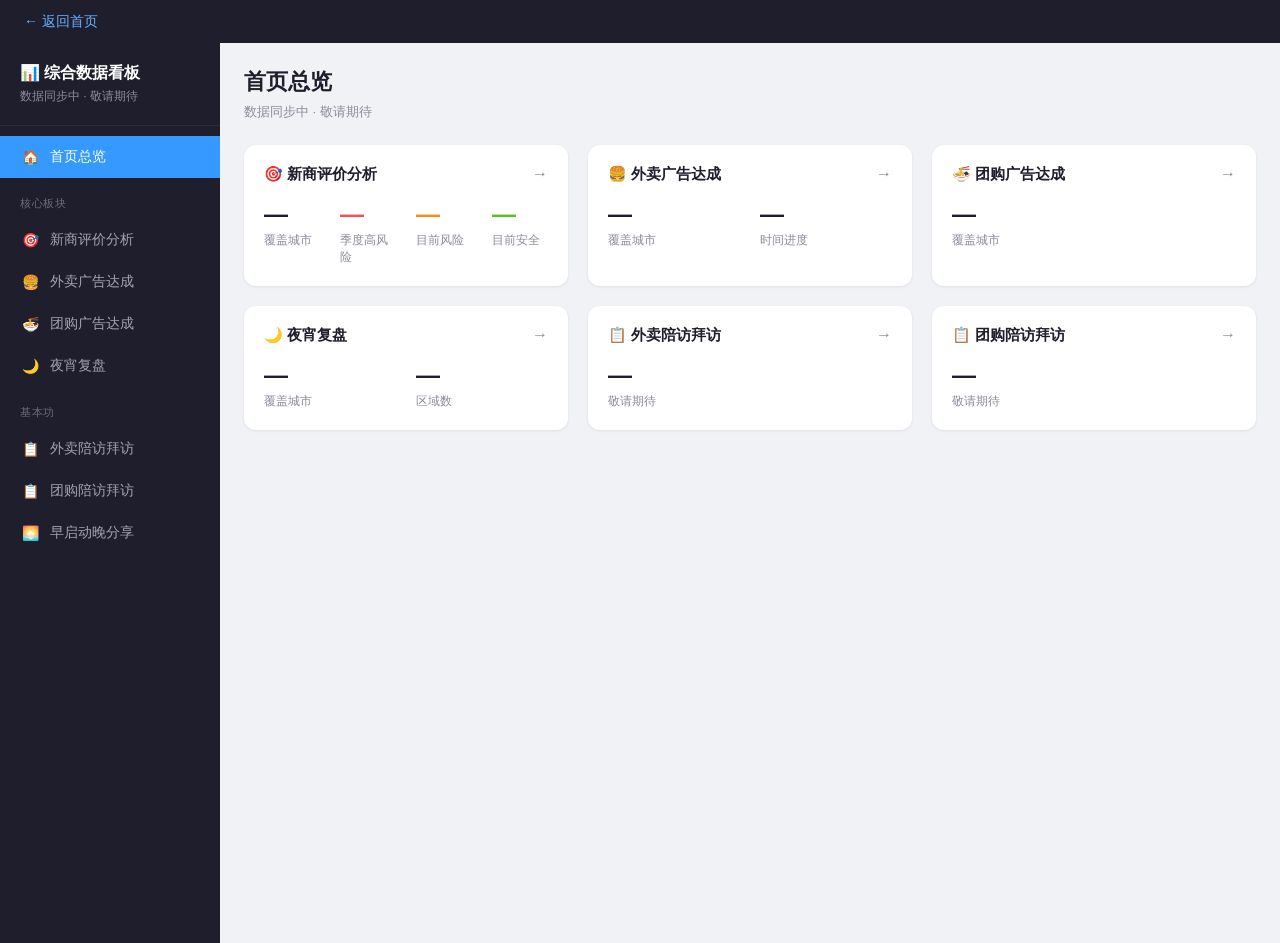
==== commit 97230076: "清空看板业务数据，改为占位同步状态 移除 dashboard/todo/API 中的真实业务数据，保留页面框架并显示「数据同步中 · 敬请期待」，为后续远程抓取同步做准备。  Co-authored-" ====
--- a/dashboard.html
+++ b/dashboard.html
@@ -62,6 +62,8 @@
   .score-mid { color: #fa8c16; font-weight: 600; }
   .score-low { color: #52c41a; }
   .tips { font-size: 12px; color: #999; margin-top: 8px; padding: 8px 12px; background: #fafafa; border-radius: 6px; }
+  .empty-state td { text-align: center; color: #8c8c9a; padding: 40px 12px; font-size: 14px; }
+  .sync-banner { background: #e6f7ff; color: #1890ff; padding: 12px 16px; border-radius: 8px; margin-bottom: 20px; font-size: 14px; text-align: center; }
 </style>
 </head>
 <body><div style="padding:12px 24px;background:#1e1e2d;"><a href="index.html" style="color:#69b1ff;text-decoration:none;font-size:14px;">← 返回首页</a></div>
@@ -69,7 +71,7 @@
   <div class="sidebar">
     <div class="sidebar-header">
       <h1>📊 综合数据看板</h1>
-      <p>数据日期: 2026-06-12</p>
+      <p>数据同步中 · 敬请期待</p>
     </div>
     <div class="nav-menu">
       <div class="nav-item active" onclick="showSection('home')">
@@ -105,7 +107,7 @@
     <div id="section-home" class="section active">
       <div class="page-header">
         <h2>首页总览</h2>
-        <p class="meta">各板块核心指标汇总 · 数据更新于 2026-06-12</p>
+        <p class="meta">数据同步中 · 敬请期待</p>
       </div>
       <div class="home-grid">
         <div class="home-card" onclick="showSection('xsh')">
@@ -114,10 +116,10 @@
             <span class="home-card-arrow">→</span>
           </div>
           <div class="home-kpi">
-            <div class="home-kpi-item"><div class="home-kpi-value">50</div><div class="home-kpi-label">覆盖城市</div></div>
-            <div class="home-kpi-item"><div class="home-kpi-value" style="color:#ff4d4f">5</div><div class="home-kpi-label">季度高风险</div></div>
-            <div class="home-kpi-item"><div class="home-kpi-value" style="color:#fa8c16">15</div><div class="home-kpi-label">目前风险</div></div>
-            <div class="home-kpi-item"><div class="home-kpi-value" style="color:#52c41a">30</div><div class="home-kpi-label">目前安全</div></div>
+            <div class="home-kpi-item"><div class="home-kpi-value">—</div><div class="home-kpi-label">覆盖城市</div></div>
+            <div class="home-kpi-item"><div class="home-kpi-value" style="color:#ff4d4f">—</div><div class="home-kpi-label">季度高风险</div></div>
+            <div class="home-kpi-item"><div class="home-kpi-value" style="color:#fa8c16">—</div><div class="home-kpi-label">目前风险</div></div>
+            <div class="home-kpi-item"><div class="home-kpi-value" style="color:#52c41a">—</div><div class="home-kpi-label">目前安全</div></div>
           </div>
         </div>
         <div class="home-card" onclick="showSection('adv')">
@@ -126,8 +128,8 @@
             <span class="home-card-arrow">→</span>
           </div>
           <div class="home-kpi">
-            <div class="home-kpi-item"><div class="home-kpi-value">88</div><div class="home-kpi-label">覆盖城市</div></div>
-            <div class="home-kpi-item"><div class="home-kpi-value">36.7%</div><div class="home-kpi-label">时间进度</div></div>
+            <div class="home-kpi-item"><div class="home-kpi-value">—</div><div class="home-kpi-label">覆盖城市</div></div>
+            <div class="home-kpi-item"><div class="home-kpi-value">—</div><div class="home-kpi-label">时间进度</div></div>
           </div>
         </div>
         <div class="home-card" onclick="showSection('tg')">
@@ -136,7 +138,7 @@
             <span class="home-card-arrow">→</span>
           </div>
           <div class="home-kpi">
-            <div class="home-kpi-item"><div class="home-kpi-value">40</div><div class="home-kpi-label">覆盖城市</div></div>
+            <div class="home-kpi-item"><div class="home-kpi-value">—</div><div class="home-kpi-label">覆盖城市</div></div>
           </div>
         </div>
         <div class="home-card" onclick="showSection('yx')">
@@ -145,8 +147,8 @@
             <span class="home-card-arrow">→</span>
           </div>
           <div class="home-kpi">
-            <div class="home-kpi-item"><div class="home-kpi-value">57</div><div class="home-kpi-label">覆盖城市</div></div>
-            <div class="home-kpi-item"><div class="home-kpi-value">9</div><div class="home-kpi-label">区域数</div></div>
+            <div class="home-kpi-item"><div class="home-kpi-value">—</div><div class="home-kpi-label">覆盖城市</div></div>
+            <div class="home-kpi-item"><div class="home-kpi-value">—</div><div class="home-kpi-label">区域数</div></div>
           </div>
         </div>
         <div class="home-card" onclick="showSection('wb')">
@@ -155,7 +157,7 @@
             <span class="home-card-arrow">→</span>
           </div>
           <div class="home-kpi">
-            <div class="home-kpi-item"><div class="home-kpi-value">进行中</div><div class="home-kpi-label">数据已更新</div></div>
+            <div class="home-kpi-item"><div class="home-kpi-value">—</div><div class="home-kpi-label">敬请期待</div></div>
           </div>
         </div>
         <div class="home-card" onclick="showSection('gb')">
@@ -164,7 +166,7 @@
             <span class="home-card-arrow">→</span>
           </div>
           <div class="home-kpi">
-            <div class="home-kpi-item"><div class="home-kpi-value">进行中</div><div class="home-kpi-label">数据已更新</div></div>
+            <div class="home-kpi-item"><div class="home-kpi-value">—</div><div class="home-kpi-label">敬请期待</div></div>
           </div>
         </div>
       </div>
@@ -174,15 +176,15 @@
     <div id="section-xsh" class="section">
       <div class="page-header">
         <h2>🎯 新商评价 · 全量城市追分分析</h2>
-        <p class="meta">数据日期: 2026-06-11 · 分析日期: 2026-06-12 · 50个城市</p>
+        <p class="meta">数据同步中 · 敬请期待</p>
       </div>
       <div class="kpi-grid">
-        <div class="kpi-card"><div class="label">覆盖城市</div><div class="value">50</div><div class="sub">全量城市分析</div></div>
-        <div class="kpi-card"><div class="label">季度高风险</div><div class="value" style="color:#ff4d4f">5</div><div class="sub">需重点关注</div></div>
-        <div class="kpi-card"><div class="label">目前风险</div><div class="value" style="color:#fa8c16">15</div><div class="sub">预警城市</div></div>
-        <div class="kpi-card"><div class="label">目前安全</div><div class="value" style="color:#52c41a">30</div><div class="sub">达标城市</div></div>
-        <div class="kpi-card"><div class="label">平均得分</div><div class="value">50.6</div><div class="sub">综合能力均分</div></div>
-        <div class="kpi-card"><div class="label">平均可提升</div><div class="value">17.06</div><div class="sub">合计可提升均分</div></div>
+        <div class="kpi-card"><div class="label">覆盖城市</div><div class="value">—</div><div class="sub">敬请期待</div></div>
+        <div class="kpi-card"><div class="label">季度高风险</div><div class="value" style="color:#ff4d4f">—</div><div class="sub">敬请期待</div></div>
+        <div class="kpi-card"><div class="label">目前风险</div><div class="value" style="color:#fa8c16">—</div><div class="sub">敬请期待</div></div>
+        <div class="kpi-card"><div class="label">目前安全</div><div class="value" style="color:#52c41a">—</div><div class="sub">敬请期待</div></div>
+        <div class="kpi-card"><div class="label">平均得分</div><div class="value">—</div><div class="sub">敬请期待</div></div>
+        <div class="kpi-card"><div class="label">平均可提升</div><div class="value">—</div><div class="sub">敬请期待</div></div>
       </div>
       <div class="card">
         <div class="card-header">
@@ -212,11 +214,11 @@
     <div id="section-adv" class="section">
       <div class="page-header">
         <h2>🍔 外卖广告 · 现金收入达成分析</h2>
-        <p class="meta">数据日期: 2026-06-11 · 88个城市</p>
+        <p class="meta">数据同步中 · 敬请期待</p>
       </div>
       <div class="kpi-grid">
-        <div class="kpi-card"><div class="label">覆盖城市</div><div class="value">88</div></div>
-        <div class="kpi-card"><div class="label">时间进度</div><div class="value">36.7%</div></div>
+        <div class="kpi-card"><div class="label">覆盖城市</div><div class="value">—</div></div>
+        <div class="kpi-card"><div class="label">时间进度</div><div class="value">—</div></div>
       </div>
       <div class="card">
         <div class="card-header"><div class="card-title">城市达成明细</div></div>
@@ -233,10 +235,10 @@
     <div id="section-tg" class="section">
       <div class="page-header">
         <h2>🍜 团购广告 · 现金收入达成分析</h2>
-        <p class="meta">数据日期: 2026-06-11 · 40个城市</p>
+        <p class="meta">数据同步中 · 敬请期待</p>
       </div>
       <div class="kpi-grid">
-        <div class="kpi-card"><div class="label">覆盖城市</div><div class="value">40</div></div>
+        <div class="kpi-card"><div class="label">覆盖城市</div><div class="value">—</div></div>
       </div>
       <div class="card">
         <div class="card-header"><div class="card-title">城市广告明细</div></div>
@@ -253,12 +255,12 @@
     <div id="section-yx" class="section">
       <div class="page-header">
         <h2>🌙 夜宵 · 监控看板</h2>
-        <p class="meta">数据日期: 2026-06-12 · 57个城市</p>
+        <p class="meta">数据同步中 · 敬请期待 · 57个城市</p>
       </div>
       <div class="kpi-grid">
-        <div class="kpi-card"><div class="label">覆盖城市</div><div class="value">57</div></div>
-        <div class="kpi-card"><div class="label">拼好饭城市</div><div class="value">31</div></div>
-        <div class="kpi-card"><div class="label">团购城市</div><div class="value">52</div></div>
+        <div class="kpi-card"><div class="label">覆盖城市</div><div class="value">—</div></div>
+        <div class="kpi-card"><div class="label">拼好饭城市</div><div class="value">—</div></div>
+        <div class="kpi-card"><div class="label">团购城市</div><div class="value">—</div></div>
       </div>
       <div class="card">
         <div class="card-header">
@@ -289,7 +291,7 @@
     <div id="section-wb" class="section">
       <div class="page-header">
         <h2>📋 外卖基本功 · 陪访&拜访情况</h2>
-        <p class="meta">数据日期: 2026-06-10</p>
+        <p class="meta">数据同步中 · 敬请期待</p>
       </div>
       <div class="card">
         <div class="card-header"><div class="card-title">拜访陪访数据</div></div>
@@ -306,7 +308,7 @@
     <div id="section-gb" class="section">
       <div class="page-header">
         <h2>📋 团购基本功 · 拜访&陪访情况</h2>
-        <p class="meta">数据日期: 2026-06-12</p>
+        <p class="meta">数据同步中 · 敬请期待</p>
       </div>
       <div class="card">
         <div class="card-header"><div class="card-title">拜访陪访数据</div></div>
@@ -323,7 +325,7 @@
     <div id="section-zq" class="section">
       <div class="page-header">
         <h2>🌅 早启动&晚分享</h2>
-        <p class="meta">数据日期: 2026-06-12</p>
+        <p class="meta">数据同步中 · 敬请期待</p>
       </div>
       <div class="card">
         <div class="card-header"><div class="card-title">早启动晚分享数据</div></div>
@@ -338,23 +340,26 @@
   </div>
 </div>
 
+
 <script>
-const xshData = [{"分析日期": "2026-06-12", "数据日期": "2026-06-11", "上期日期": "2026-06-08", "城市": "都江堰市", "等级": "E2", "区域": "川藏二区", "城市类型": "外卖&拼好饭", "是否团购城市": "否", "风险状态": "季度高风险", "大盘预警": "[0%-10%)", "综合能力得分": "24.08", "距45分缺口": "20.92", "短板数量": "5", "短板模块": "组织、用户体验、综合治理、履约、外卖", "低成本可提升": "8.72", "中成本可提升": "10.2", "高成本可提升": "22.0", "低难度可提升": "8.72", "中难度可提升": "10.2", "高难度可提升": "22.0", "合计可提升": "40.92", "追分后预估": "65.0", "策略建议": "需投入外卖/团购高成本项，低中高组合追分", "外卖得分": "4.0", "团购得分": "", "履约得分": "2.8", "零售得分": "7.5", "组织得分": "2.86", "商业增值得分": "4.5", "用户体验得分": "1.02", "综合治理得分": "1.4"}, {"分析日期": "2026-06-12", "数据日期": "2026-06-11", "上期日期": "2026-06-08", "城市": "彭州市", "等级": "E3", "区域": "川藏一区", "城市类型": "外卖&拼好饭", "是否团购城市": "否", "风险状态": "季度高风险", "大盘预警": "[0%-10%)", "综合能力得分": "27.33", "距45分缺口": "17.67", "短板数量": "6", "短板模块": "组织、商业增值、综合治理、履约、零售、外卖", "低成本可提升": "4.09", "中成本可提升": "12.25", "高成本可提升": "22.0", "低难度可提升": "4.09", "中难度可提升": "12.25", "高难度可提升": "22.0", "合计可提升": "38.34", "追分后预估": "65.67", "策略建议": "需投入外卖/团购高成本项，低中高组合追分", "外卖得分": "4.0", "团购得分": "", "履约得分": "6.0", "零售得分": "4.5", "组织得分": "5.71", "商业增值得分": "2.5", "用户体验得分": "2.92", "综合治理得分": "1.7"}, {"分析日期": "2026-06-12", "数据日期": "2026-06-11", "上期日期": "2026-06-08", "城市": "五华县", "等级": "F1", "区域": "粤海区域", "城市类型": "外卖&拼好饭&团购", "是否团购城市": "是", "风险状态": "季度高风险", "大盘预警": "[0%-10%)", "综合能力得分": "28.56", "距45分缺口": "16.44", "短板数量": "6", "短板模块": "组织、商业增值、履约、零售、外卖、团购", "低成本可提升": "4.33", "中成本可提升": "5.25", "高成本可提升": "24.25", "低难度可提升": "4.33", "中难度可提升": "5.25", "高难度可提升": "24.25", "合计可提升": "33.83", "追分后预估": "62.39", "策略建议": "需投入外卖/团购高成本项，低中高组合追分", "外卖得分": "3.0", "团购得分": "2.0", "履约得分": "6.6", "零售得分": "4.4", "组织得分": "3.67", "商业增值得分": "2.5", "用户体验得分": "2.89", "综合治理得分": "3.5"}, {"分析日期": "2026-06-12", "数据日期": "2026-06-11", "上期日期": "2026-06-08", "城市": "宁德市", "等级": "E1", "区域": "福建&黔渝区域", "城市类型": "外卖&拼好饭", "是否团购城市": "否", "风险状态": "季度高风险", "大盘预警": "[0%-10%)", "综合能力得分": "42.67", "距45分缺口": "2.33", "短板数量": "5", "短板模块": "商业增值、用户体验、综合治理、履约、外卖", "低成本可提升": "5.42", "中成本可提升": "10.3", "高成本可提升": "14.0", "低难度可提升": "5.42", "中难度可提升": "10.3", "高难度可提升": "14.0", "合计可提升": "29.72", "追分后预估": "72.39", "策略建议": "低成本项足够覆盖45分缺口，优先低成本快提", "外卖得分": "12.0", "团购得分": "", "履约得分": "2.7", "零售得分": "13.5", "组织得分": "9.39", "商业增值得分": "2.5", "用户体验得分": "0.28", "综合治理得分": "2.3"}, {"分析日期": "2026-06-12", "数据日期": "2026-06-11", "上期日期": "2026-06-08", "城市": "随州", "等级": "E2", "区域": "湖北区域", "城市类型": "外卖&拼好饭", "是否团购城市": "否", "风险状态": "季度高风险", "大盘预警": "[0%-10%)", "综合能力得分": "49.84", "距45分缺口": "0.0", "短板数量": "4", "短板模块": "商业增值、用户体验、综合治理、零售", "低成本可提升": "4.34", "中成本可提升": "5.25", "高成本可提升": "0.0", "低难度可提升": "4.34", "中难度可提升": "5.25", "高难度可提升": "0.0", "合计可提升": "9.59", "追分后预估": "59.43", "策略建议": "已达到45分线，重点守住低成本模块防丢分", "外卖得分": "20.0", "团购得分": "", "履约得分": "10.0", "零售得分": "4.5", "组织得分": "9.18", "商业增值得分": "2.5", "用户体验得分": "2.36", "综合治理得分": "1.3"}, {"分析日期": "2026-06-12", "数据日期": "2026-06-11", "上期日期": "2026-06-08", "城市": "威远县", "等级": "F2", "区域": "川藏三区", "城市类型": "外卖&拼好饭&团购", "是否团购城市": "是", "风险状态": "目前风险", "大盘预警": "[10%-30%)", "综合能力得分": "25.88", "距45分缺口": "19.12", "短板数量": "7", "短板模块": "组织、用户体验、综合治理、履约、零售、外卖、团购", "低成本可提升": "8.62", "中成本可提升": "10.75", "高成本可提升": "17.75", "低难度可提升": "8.62", "中难度可提升": "10.75", "高难度可提升": "17.75", "合计可提升": "37.12", "追分后预估": "63.0", "策略建议": "低成本不足，叠加履约/零售中成本项", "外卖得分": "5.5", "团购得分": "6.0", "履约得分": "4.5", "零售得分": "1.0", "组织得分": "1.02", "商业增值得分": "3.5", "用户体验得分": "1.66", "综合治理得分": "2.7"}, {"分析日期": "2026-06-12", "数据日期": "2026-06-11", "上期日期": "2026-06-08", "城市": "邛崃市", "等级": "F1", "区域": "川藏三区", "城市类型": "外卖&拼好饭&团购", "是否团购城市": "是", "风险状态": "目前风险", "大盘预警": "[10%-30%)", "综合能力得分": "34.62", "距45分缺口": "10.38", "短板数量": "5", "短板模块": "组织、用户体验、履约、零售、外卖", "低成本可提升": "7.63", "中成本可提升": "8.75", "高成本可提升": "16.5", "低难度可提升": "7.63", "中难度可提升": "8.75", "高难度可提升": "16.5", "合计可提升": "32.88", "追分后预估": "67.5", "策略建议": "低成本不足，叠加履约/零售中成本项", "外卖得分": "3.0", "团购得分": "14.0", "履约得分": "4.5", "零售得分": "3.0", "组织得分": "1.43", "商业增值得分": "3.75", "用户体验得分": "1.44", "综合治理得分": "3.5"}, {"分析日期": "2026-06-12", "数据日期": "2026-06-11", "上期日期": "2026-06-08", "城市": "信丰县", "等级": "F2", "区域": "江西二区", "城市类型": "外卖&拼好饭", "是否团购城市": "否", "风险状态": "目前风险", "大盘预警": "[10%-30%)", "综合能力得分": "37.18", "距45分缺口": "7.82", "短板数量": "5", "短板模块": "用户体验、综合治理、履约、零售、外卖", "低成本可提升": "3.02", "中成本可提升": "16.25", "高成本可提升": "14.0", "低难度可提升": "3.02", "中难度可提升": "16.25", "高难度可提升": "14.0", "合计可提升": "33.27", "追分后预估": "70.45", "策略建议": "低成本不足，叠加履约/零售中成本项", "外卖得分": "12.0", "团购得分": "", "履约得分": "2.0", "零售得分": "4.5", "组织得分": "10.2", "商业增值得分": "4.5", "用户体验得分": "2.28", "综合治理得分": "1.7"}, {"分析日期": "2026-06-12", "数据日期": "2026-06-11", "上期日期": "2026-06-08", "城市": "合江县", "等级": "F2", "区域": "川藏一区", "城市类型": "外卖&拼好饭", "是否团购城市": "否", "风险状态": "目前风险", "大盘预警": "[10%-30%)", "综合能力得分": "37.69", "距45分缺口": "7.31", "短板数量": "5", "短板模块": "组织、用户体验、综合治理、履约、外卖", "低成本可提升": "6.31", "中成本可提升": "7.0", "高成本可提升": "14.0", "低难度可提升": "6.31", "中难度可提升": "7.0", "高难度可提升": "14.0", "合计可提升": "27.31", "追分后预估": "65.0", "策略建议": "低成本不足，叠加履约/零售中成本项", "外卖得分": "12.0", "团购得分": "", "履约得分": "6.0", "零售得分": "7.5", "组织得分": "3.06", "商业增值得分": "4.5", "用户体验得分": "1.73", "综合治理得分": "2.9"}, {"分析日期": "2026-06-12", "数据日期": "2026-06-11", "上期日期": "2026-06-08", "城市": "乳源瑶族自治县", "等级": "G1", "区域": "粤海区域", "城市类型": "外卖&拼好饭&团购", "是否团购城市": "是", "风险状态": "目前风险", "大盘预警": "[10%-30%)", "综合能力得分": "39.9", "距45分缺口": "5.1", "短板数量": "4", "短板模块": "组织、零售、外卖、团购", "低成本可提升": "2.51", "中成本可提升": "5.5", "高成本可提升": "12.75", "低难度可提升": "2.51", "中难度可提升": "5.5", "高难度可提升": "12.75", "合计可提升": "20.76", "追分后预估": "60.66", "策略建议": "低成本不足，叠加履约/零售中成本项", "外卖得分": "14.5", "团购得分": "2.0", "履约得分": "7.5", "零售得分": "1.0", "组织得分": "4.49", "商业增值得分": "3.5", "用户体验得分": "3.21", "综合治理得分": "3.7"}, {"分析日期": "2026-06-12", "数据日期": "2026-06-11", "上期日期": "2026-06-08", "城市": "泰和县", "等级": "F3", "区域": "江西一区", "城市类型": "外卖&拼好饭&团购", "是否团购城市": "是", "风险状态": "目前风险", "大盘预警": "[10%-30%)", "综合能力得分": "40.49", "距45分缺口": "4.51", "短板数量": "4", "短板模块": "组织、商业增值、用户体验、外卖", "低成本可提升": "7.91", "中成本可提升": "0.0", "高成本可提升": "16.5", "低难度可提升": "7.91", "中难度可提升": "0.0", "高难度可提升": "16.5", "合计可提升": "24.41", "追分后预估": "64.9", "策略建议": "低成本项足够覆盖45分缺口，优先低成本快提", "外卖得分": "3.0", "团购得分": "12.0", "履约得分": "10.5", "零售得分": "5.0", "组织得分": "2.45", "商业增值得分": "2.5", "用户体验得分": "1.14", "综合治理得分": "3.9"}, {"分析日期": "2026-06-12", "数据日期": "2026-06-11", "上期日期": "2026-06-08", "城市": "贵定县", "等级": "G1", "区域": "福建&黔渝区域", "城市类型": "外卖&拼好饭&团购", "是否团购城市": "是", "风险状态": "目前风险", "大盘预警": "[10%-30%)", "综合能力得分": "41.15", "距45分缺口": "3.85", "短板数量": "5", "短板模块": "组织、用户体验、零售、外卖、团购", "低成本可提升": "5.0", "中成本可提升": "5.1", "高成本可提升": "12.75", "低难度可提升": "5.0", "中难度可提升": "5.1", "高难度可提升": "12.75", "合计可提升": "22.85", "追分后预估": "64.0", "策略建议": "低成本项足够覆盖45分缺口，优先低成本快提", "外卖得分": "10.5", "团购得分": "6.0", "履约得分": "10.5", "零售得分": "1.4", "组织得分": "3.47", "商业增值得分": "3.75", "用户体验得分": "2.03", "综合治理得分": "3.5"}, {"分析日期": "2026-06-12", "数据日期": "2026-06-11", "上期日期": "2026-06-08", "城市": "会昌县", "等级": "G1", "区域": "江西一区", "城市类型": "外卖", "是否团购城市": "否", "风险状态": "目前风险", "大盘预警": "[10%-30%)", "综合能力得分": "41.79", "距45分缺口": "3.21", "短板数量": "5", "短板模块": "组织、综合治理、履约、零售、外卖", "低成本可提升": "0.6", "中成本可提升": "15.5", "高成本可提升": "8.67", "低难度可提升": "0.6", "中难度可提升": "15.5", "高难度可提升": "8.67", "合计可提升": "24.77", "追分后预估": "66.56", "策略建议": "低成本不足，叠加履约/零售中成本项", "外卖得分": "17.33", "团购得分": "", "履约得分": "2.0", "零售得分": "5.25", "组织得分": "7.35", "商业增值得分": "3.5", "用户体验得分": "3.46", "综合治理得分": "2.9"}, {"分析日期": "2026-06-12", "数据日期": "2026-06-11", "上期日期": "2026-06-08", "城市": "南溪", "等级": "F3", "区域": "川藏一区", "城市类型": "外卖&拼好饭&团购", "是否团购城市": "是", "风险状态": "目前风险", "大盘预警": "[10%-30%)", "综合能力得分": "41.96", "距45分缺口": "3.04", "短板数量": "5", "短板模块": "组织、商业增值、用户体验、零售、外卖", "低成本可提升": "10.04", "中成本可提升": "3.5", "高成本可提升": "10.5", "低难度可提升": "10.04", "中难度可提升": "3.5", "高难度可提升": "10.5", "合计可提升": "24.04", "追分后预估": "66.0", "策略建议": "低成本项足够覆盖45分缺口，优先低成本快提", "外卖得分": "9.0", "团购得分": "12.0", "履约得分": "10.5", "零售得分": "3.0", "组织得分": "1.22", "商业增值得分": "2.0", "用户体验得分": "0.74", "综合治理得分": "3.5"}, {"分析日期": "2026-06-12", "数据日期": "2026-06-11", "上期日期": "2026-06-08", "城市": "石柱土家族自治县", "等级": "F2", "区域": "福建&黔渝区域", "城市类型": "外卖&拼好饭&团购", "是否团购城市": "是", "风险状态": "目前风险", "大盘预警": "[10%-30%)", "综合能力得分": "43.08", "距45分缺口": "1.92", "短板数量": "5", "短板模块": "组织、商业增值、用户体验、外卖、团购", "低成本可提升": "8.52", "中成本可提升": "0.0", "高成本可提升": "11.25", "低难度可提升": "8.52", "中难度可提升": "0.0", "高难度可提升": "11.25", "合计可提升": "19.77", "追分后预估": "62.85", "策略建议": "低成本项足够覆盖45分缺口，优先低成本快提", "外卖得分": "9.0", "团购得分": "9.0", "履约得分": "7.5", "零售得分": "9.0", "组织得分": "2.04", "商业增值得分": "1.75", "用户体验得分": "1.69", "综合治理得分": "3.1"}, {"分析日期": "2026-06-12", "数据日期": "2026-06-11", "上期日期": "2026-06-08", "城市": "寻乌", "等级": "G1", "区域": "江西二区", "城市类型": "外卖&拼好饭", "是否团购城市": "否", "风险状态": "目前风险", "大盘预警": "[10%-30%)", "综合能力得分": "44.4", "距45分缺口": "0.6", "短板数量": "5", "短板模块": "组织、用户体验、综合治理、履约、零售", "低成本可提升": "4.6", "中成本可提升": "12.25", "高成本可提升": "0.0", "低难度可提升": "4.6", "中难度可提升": "12.25", "高难度可提升": "0.0", "合计可提升": "16.85", "追分后预估": "61.25", "策略建议": "低成本项足够覆盖45分缺口，优先低成本快提", "外卖得分": "20.0", "团购得分": "", "履约得分": "6.0", "零售得分": "4.5", "组织得分": "5.1", "商业增值得分": "4.5", "用户体验得分": "2.2", "综合治理得分": "2.1"}, {"分析日期": "2026-06-12", "数据日期": "2026-06-11", "上期日期": "2026-06-08", "城市": "永新县", "等级": "G1", "区域": "江西一区", "城市类型": "外卖&拼好饭&团购", "是否团购城市": "是", "风险状态": "目前风险", "大盘预警": "[10%-30%)", "综合能力得分": "46.77", "距45分缺口": "0.0", "短板数量": "2", "短板模块": "组织、外卖", "低成本可提升": "4.76", "中成本可提升": "0.0", "高成本可提升": "10.5", "低难度可提升": "4.76", "中难度可提升": "0.0", "高难度可提升": "10.5", "合计可提升": "15.26", "追分后预估": "62.03", "策略建议": "已达到45分线，重点守住低成本模块防丢分", "外卖得分": "9.0", "团购得分": "10.0", "履约得分": "10.5", "零售得分": "5.0", "组织得分": "2.24", "商业增值得分": "3.5", "用户体验得分": "3.23", "综合治理得分": "3.3"}, {"分析日期": "2026-06-12", "数据日期": "2026-06-11", "上期日期": "2026-06-08", "城市": "安福", "等级": "G1", "区域": "江西一区", "城市类型": "外卖&拼好饭&团购", "是否团购城市": "是", "风险状态": "目前风险", "大盘预警": "[10%-30%)", "综合能力得分": "48.45", "距45分缺口": "0.0", "短板数量": "3", "短板模块": "组织、商业增值、外卖", "低成本可提升": "2.49", "中成本可提升": "0.0", "高成本可提升": "16.5", "低难度可提升": "2.49", "中难度可提升": "0.0", "高难度可提升": "16.5", "合计可提升": "18.99", "追分后预估": "67.44", "策略建议": "已达到45分线，重点守住低成本模块防丢分", "外卖得分": "3.0", "团购得分": "12.0", "履约得分": "10.5", "零售得分": "8.6", "组织得分": "5.51", "商业增值得分": "2.5", "用户体验得分": "2.84", "综合治理得分": "3.5"}, {"分析日期": "2026-06-12", "数据日期": "2026-06-11", "上期日期": "2026-06-08", "城市": "遂川", "等级": "G1", "区域": "江西一区", "城市类型": "外卖&拼好饭&团购", "是否团购城市": "是", "风险状态": "目前风险", "大盘预警": "[10%-30%)", "综合能力得分": "48.77", "距45分缺口": "0.0", "短板数量": "3", "短板模块": "组织、商业增值、外卖", "低成本可提升": "3.71", "中成本可提升": "0.0", "高成本可提升": "16.5", "低难度可提升": "3.71", "中难度可提升": "0.0", "高难度可提升": "16.5", "合计可提升": "20.21", "追分后预估": "68.98", "策略建议": "已达到45分线，重点守住低成本模块防丢分", "外卖得分": "3.0", "团购得分": "14.0", "履约得分": "10.5", "零售得分": "7.0", "组织得分": "4.29", "商业增值得分": "2.5", "用户体验得分": "3.98", "综合治理得分": "3.5"}, {"分析日期": "2026-06-12", "数据日期": "2026-06-11", "上期日期": "2026-06-08", "城市": "盐亭", "等级": "G1", "区域": "川藏三区", "城市类型": "外卖&拼好饭&团购", "是否团购城市": "是", "风险状态": "目前风险", "大盘预警": "[10%-30%)", "综合能力得分": "49.88", "距45分缺口": "0.0", "短板数量": "5", "短板模块": "用户体验、综合治理、零售、外卖、团购", "低成本可提升": "2.49", "中成本可提升": "3.5", "高成本可提升": "9.25", "低难度可提升": "2.49", "中难度可提升": "3.5", "高难度可提升": "9.25", "合计可提升": "15.24", "追分后预估": "65.12", "策略建议": "已达到45分线，重点守住低成本模块防丢分", "外卖得分": "14.0", "团购得分": "6.0", "履约得分": "10.5", "零售得分": "3.0", "组织得分": "8.37", "商业增值得分": "3.5", "用户体验得分": "1.61", "综合治理得分": "2.9"}, {"分析日期": "2026-06-12", "数据日期": "2026-06-11", "上期日期": "2026-06-08", "城市": "上犹县", "等级": "G1", "区域": "江西二区", "城市类型": "外卖&拼好饭", "是否团购城市": "否", "风险状态": "目前安全", "大盘预警": "[50%-70%)", "综合能力得分": "41.31", "距45分缺口": "3.69", "短板数量": "4", "短板模块": "组织、用户体验、综合治理、履约", "低成本可提升": "12.03", "中成本可提升": "11.0", "高成本可提升": "0.0", "低难度可提升": "12.03", "中难度可提升": "11.0", "高难度可提升": "0.0", "合计可提升": "23.03", "追分后预估": "64.33", "策略建议": "低成本项足够覆盖45分缺口，优先低成本快提", "外卖得分": "25.33", "团购得分": "", "履约得分": "2.0", "零售得分": "7.5", "组织得分": "0.2", "商业增值得分": "4.5", "用户体验得分": "0.47", "综合治理得分": "1.3"}, {"分析日期": "2026-06-12", "数据日期": "2026-06-11", "上期日期": "2026-06-08", "城市": "安义", "等级": "F3", "区域": "江西二区", "城市类型": "外卖&拼好饭&团购", "是否团购城市": "是", "风险状态": "目前安全", "大盘预警": "[30%-50%)", "综合能力得分": "43.44", "距45分缺口": "1.56", "短板数量": "7", "短板模块": "组织、商业增值、用户体验、综合治理、履约、零售、团购", "低成本可提升": "6.26", "中成本可提升": "11.05", "高成本可提升": "3.75", "低难度可提升": "6.26", "中难度可提升": "11.05", "高难度可提升": "3.75", "合计可提升": "21.06", "追分后预估": "64.5", "策略建议": "低成本项足够覆盖45分缺口，优先低成本快提", "外卖得分": "21.0", "团购得分": "6.0", "履约得分": "4.5", "零售得分": "0.7", "组织得分": "4.69", "商业增值得分": "1.5", "用户体验得分": "2.15", "综合治理得分": "2.9"}, {"分析日期": "2026-06-12", "数据日期": "2026-06-11", "上期日期": "2026-06-08", "城市": "陆河县", "等级": "F3", "区域": "粤海区域", "城市类型": "外卖&拼好饭&团购", "是否团购城市": "是", "风险状态": "目前安全", "大盘预警": "[50%-70%)", "综合能力得分": "44.17", "距45分缺口": "0.83", "短板数量": "5", "短板模块": "组织、商业增值、履约、零售、团购", "低成本可提升": "7.16", "中成本可提升": "11.05", "高成本可提升": "7.75", "低难度可提升": "7.16", "中难度可提升": "11.05", "高难度可提升": "7.75", "合计可提升": "25.96", "追分后预估": "70.13", "策略建议": "低成本项足够覆盖45分缺口，优先低成本快提", "外卖得分": "27.0", "团购得分": "2.0", "履约得分": "4.5", "零售得分": "0.7", "组织得分": "1.84", "商业增值得分": "1.5", "用户体验得分": "3.33", "综合治理得分": "3.3"}, {"分析日期": "2026-06-12", "数据日期": "2026-06-11", "上期日期": "2026-06-08", "城市": "息烽县", "等级": "G2", "区域": "福建&黔渝区域", "城市类型": "外卖&拼好饭&团购", "是否团购城市": "是", "风险状态": "目前安全", "大盘预警": "[50%-70%)", "综合能力得分": "44.22", "距45分缺口": "0.78", "短板数量": "5", "短板模块": "组织、商业增值、用户体验、履约、团购", "低成本可提升": "3.88", "中成本可提升": "3.75", "高成本可提升": "7.75", "低难度可提升": "3.88", "中难度可提升": "3.75", "高难度可提升": "7.75", "合计可提升": "15.38", "追分后预估": "59.6", "策略建议": "低成本项足够覆盖45分缺口，优先低成本快提", "外卖得分": "18.0", "团购得分": "2.0", "履约得分": "6.0", "零售得分": "5.0", "组织得分": "6.53", "商业增值得分": "1.25", "用户体验得分": "2.34", "综合治理得分": "3.1"}, {"分析日期": "2026-06-12", "数据日期": "2026-06-11", "上期日期": "2026-06-08", "城市": "井冈山市", "等级": "G2", "区域": "江西一区", "城市类型": "外卖&拼好饭&团购", "是否团购城市": "是", "风险状态": "目前安全", "大盘预警": "[50%-70%)", "综合能力得分": "48.55", "距45分缺口": "0.0", "短板数量": "4", "短板模块": "组织、综合治理、外卖、团购", "低成本可提升": "0.6", "中成本可提升": "0.0", "高成本可提升": "14.25", "低难度可提升": "0.6", "中难度可提升": "0.0", "高难度可提升": "14.25", "合计可提升": "14.85", "追分后预估": "63.4", "策略建议": "已达到45分线，重点守住低成本模块防丢分", "外卖得分": "9.0", "团购得分": "6.0", "履约得分": "10.58", "零售得分": "5.0", "组织得分": "7.14", "商业增值得分": "3.5", "用户体验得分": "4.43", "综合治理得分": "2.9"}, {"分析日期": "2026-06-12", "数据日期": "2026-06-11", "上期日期": "2026-06-08", "城市": "仁寿县", "等级": "E3", "区域": "川藏一区", "城市类型": "外卖&拼好饭&团购", "是否团购城市": "是", "风险状态": "目前安全", "大盘预警": "[30%-50%)", "综合能力得分": "48.98", "距45分缺口": "0.0", "短板数量": "5", "短板模块": "组织、商业增值、用户体验、零售、外卖", "低成本可提升": "5.32", "中成本可提升": "3.5", "高成本可提升": "5.0", "低难度可提升": "5.32", "中难度可提升": "3.5", "高难度可提升": "5.0", "合计可提升": "13.82", "追分后预估": "62.8", "策略建议": "已达到45分线，重点守住低成本模块防丢分", "外卖得分": "14.5", "团购得分": "12.0", "履约得分": "7.5", "零售得分": "3.0", "组织得分": "5.31", "商业增值得分": "1.5", "用户体验得分": "1.87", "综合治理得分": "3.3"}, {"分析日期": "2026-06-12", "数据日期": "2026-06-11", "上期日期": "2026-06-08", "城市": "大余县", "等级": "G2", "区域": "江西一区", "城市类型": "外卖&拼好饭", "是否团购城市": "否", "风险状态": "目前安全", "大盘预警": "[50%-70%)", "综合能力得分": "49.94", "距45分缺口": "0.0", "短板数量": "4", "短板模块": "组织、用户体验、综合治理、履约", "低成本可提升": "5.4", "中成本可提升": "11.0", "高成本可提升": "0.0", "低难度可提升": "5.4", "中难度可提升": "11.0", "高难度可提升": "0.0", "合计可提升": "16.4", "追分后预估": "66.33", "策略建议": "已达到45分线，重点守住低成本模块防丢分", "外卖得分": "21.33", "团购得分": "", "履约得分": "2.0", "零售得分": "13.5", "组织得分": "6.12", "商业增值得分": "4.5", "用户体验得分": "0.38", "综合治理得分": "2.1"}, {"分析日期": "2026-06-12", "数据日期": "2026-06-11", "上期日期": "2026-06-08", "城市": "南城县", "等级": "F3", "区域": "江西二区", "城市类型": "外卖&拼好饭&团购", "是否团购城市": "是", "风险状态": "目前安全", "大盘预警": "[50%-70%)", "综合能力得分": "50.13", "距45分缺口": "0.0", "短板数量": "3", "短板模块": "组织、商业增值、履约", "低成本可提升": "8.3", "中成本可提升": "5.25", "高成本可提升": "0.0", "低难度可提升": "8.3", "中难度可提升": "5.25", "高难度可提升": "0.0", "合计可提升": "13.55", "追分后预估": "63.68", "策略建议": "已达到45分线，重点守住低成本模块防丢分", "外卖得分": "21.0", "团购得分": "10.0", "履约得分": "4.5", "零售得分": "5.0", "组织得分": "0.2", "商业增值得分": "2.0", "用户体验得分": "3.53", "综合治理得分": "3.9"}, {"分析日期": "2026-06-12", "数据日期": "2026-06-11", "上期日期": "2026-06-08", "城市": "玉山县", "等级": "F2", "区域": "江西二区", "城市类型": "外卖&拼好饭&团购", "是否团购城市": "是", "风险状态": "目前安全", "大盘预警": "[30%-50%)", "综合能力得分": "50.6", "距45分缺口": "0.0", "短板数量": "4", "短板模块": "组织、综合治理、零售、外卖", "低成本可提升": "0.9", "中成本可提升": "3.7", "高成本可提升": "6.5", "低难度可提升": "0.9", "中难度可提升": "3.7", "高难度可提升": "6.5", "合计可提升": "11.1", "追分后预估": "61.7", "策略建议": "已达到45分线，重点守住低成本模块防丢分", "外卖得分": "13.0", "团购得分": "10.0", "履约得分": "7.5", "零售得分": "2.8", "组织得分": "7.96", "商业增值得分": "3.5", "用户体验得分": "3.24", "综合治理得分": "2.6"}, {"分析日期": "2026-06-12", "数据日期": "2026-06-11", "上期日期": "2026-06-08", "城市": "吉安市", "等级": "E2", "区域": "江西一区", "城市类型": "外卖&拼好饭&团购", "是否团购城市": "是", "风险状态": "目前安全", "大盘预警": "[50%-70%)", "综合能力得分": "51.61", "距45分缺口": "0.0", "短板数量": "2", "短板模块": "组织、商业增值", "低成本可提升": "8.39", "中成本可提升": "0.0", "高成本可提升": "0.0", "低难度可提升": "8.39", "中难度可提升": "0.0", "高难度可提升": "0.0", "合计可提升": "8.39", "追分后预估": "60.0", "策略建议": "已达到45分线，重点守住低成本模块防丢分", "外卖得分": "17.5", "团购得分": "10.0", "履约得分": "8.7", "零售得分": "7.0", "组织得分": "0.61", "商业增值得分": "1.5", "用户体验得分": "3.3", "综合治理得分": "3.0"}, {"分析日期": "2026-06-12", "数据日期": "2026-06-11", "上期日期": "2026-06-08", "城市": "万安县", "等级": "G2", "区域": "江西一区", "城市类型": "外卖&拼好饭&团购", "是否团购城市": "是", "风险状态": "目前安全", "大盘预警": "[30%-50%)", "综合能力得分": "52.38", "距45分缺口": "0.0", "短板数量": "3", "短板模块": "组织、商业增值、外卖", "低成本可提升": "2.67", "中成本可提升": "0.0", "高成本可提升": "14.0", "低难度可提升": "2.67", "中难度可提升": "0.0", "高难度可提升": "14.0", "合计可提升": "16.67", "追分后预估": "69.05", "策略建议": "已达到45分线，重点守住低成本模块防丢分", "外卖得分": "5.5", "团购得分": "13.0", "履约得分": "10.5", "零售得分": "9.0", "组织得分": "6.33", "商业增值得分": "1.5", "用户体验得分": "2.85", "综合治理得分": "3.7"}, {"分析日期": "2026-06-12", "数据日期": "2026-06-11", "上期日期": "2026-06-08", "城市": "永城市", "等级": "E3", "区域": "河南区域", "城市类型": "外卖&拼好饭", "是否团购城市": "否", "风险状态": "目前安全", "大盘预警": "[50%-70%)", "综合能力得分": "54.24", "距45分缺口": "0.0", "短板数量": "3", "短板模块": "商业增值、综合治理、零售", "低成本可提升": "3.6", "中成本可提升": "8.25", "高成本可提升": "0.0", "低难度可提升": "3.6", "中难度可提升": "8.25", "高难度可提升": "0.0", "合计可提升": "11.85", "追分后预估": "66.09", "策略建议": "已达到45分线，重点守住低成本模块防丢分", "外卖得分": "28.0", "团购得分": "", "履约得分": "10.0", "零售得分": "1.5", "组织得分": "8.78", "商业增值得分": "2.5", "用户体验得分": "2.56", "综合治理得分": "0.9"}, {"分析日期": "2026-06-12", "数据日期": "2026-06-11", "上期日期": "2026-06-08", "城市": "兴国县", "等级": "F3", "区域": "江西二区", "城市类型": "外卖&拼好饭", "是否团购城市": "否", "风险状态": "目前安全", "大盘预警": "[50%-70%)", "综合能力得分": "54.83", "距45分缺口": "0.0", "短板数量": "3", "短板模块": "综合治理、履约、零售", "低成本可提升": "1.8", "中成本可提升": "15.25", "高成本可提升": "0.0", "低难度可提升": "1.8", "中难度可提升": "15.25", "高难度可提升": "0.0", "合计可提升": "17.05", "追分后预估": "71.88", "策略建议": "已达到45分线，重点守住低成本模块防丢分", "外卖得分": "28.0", "团购得分": "", "履约得分": "6.0", "零售得分": "1.5", "组织得分": "9.8", "商业增值得分": "4.5", "用户体验得分": "3.33", "综合治理得分": "1.7"}, {"分析日期": "2026-06-12", "数据日期": "2026-06-11", "上期日期": "2026-06-08", "城市": "钟祥市", "等级": "F1", "区域": "湖北区域", "城市类型": "外卖&拼好饭&团购", "是否团购城市": "是", "风险状态": "目前安全", "大盘预警": "[90%-100%]", "综合能力得分": "56.1", "距45分缺口": "0.0", "短板数量": "4", "短板模块": "组织、商业增值、用户体验、零售", "低成本可提升": "5.1", "中成本可提升": "3.5", "高成本可提升": "0.0", "低难度可提升": "5.1", "中难度可提升": "3.5", "高难度可提升": "0.0", "合计可提升": "8.6", "追分后预估": "64.7", "策略建议": "已达到45分线，重点守住低成本模块防丢分", "外卖得分": "21.0", "团购得分": "12.0", "履约得分": "7.5", "零售得分": "3.0", "组织得分": "3.88", "商业增值得分": "2.75", "用户体验得分": "2.27", "综合治理得分": "3.7"}, {"分析日期": "2026-06-12", "数据日期": "2026-06-11", "上期日期": "2026-06-08", "城市": "麻城市", "等级": "F2", "区域": "湖北区域", "城市类型": "外卖&拼好饭&团购", "是否团购城市": "是", "风险状态": "目前安全", "大盘预警": "[50%-70%)", "综合能力得分": "56.93", "距45分缺口": "0.0", "短板数量": "4", "短板模块": "组织、商业增值、用户体验、零售", "低成本可提升": "6.97", "中成本可提升": "5.8", "高成本可提升": "0.0", "低难度可提升": "6.97", "中难度可提升": "5.8", "高难度可提升": "0.0", "合计可提升": "12.77", "追分后预估": "69.7", "策略建议": "已达到45分线，重点守住低成本模块防丢分", "外卖得分": "21.0", "团购得分": "14.0", "履约得分": "10.5", "零售得分": "0.7", "组织得分": "3.27", "商业增值得分": "2.75", "用户体验得分": "1.01", "综合治理得分": "3.7"}, {"分析日期": "2026-06-12", "数据日期": "2026-06-11", "上期日期": "2026-06-08", "城市": "江油市", "等级": "E3", "区域": "川藏三区", "城市类型": "外卖&拼好饭", "是否团购城市": "否", "风险状态": "目前安全", "大盘预警": "[70%-90%)", "综合能力得分": "57.31", "距45分缺口": "0.0", "短板数量": "4", "短板模块": "组织、商业增值、综合治理、零售", "低成本可提升": "7.37", "中成本可提升": "8.25", "高成本可提升": "0.0", "低难度可提升": "7.37", "中难度可提升": "8.25", "高难度可提升": "0.0", "合计可提升": "15.62", "追分后预估": "72.93", "策略建议": "已达到45分线，重点守住低成本模块防丢分", "外卖得分": "36.0", "团购得分": "", "履约得分": "10.0", "零售得分": "1.5", "组织得分": "1.63", "商业增值得分": "2.5", "用户体验得分": "3.18", "综合治理得分": "2.5"}, {"分析日期": "2026-06-12", "数据日期": "2026-06-11", "上期日期": "2026-06-08", "城市": "英山", "等级": "G1", "区域": "湖北区域", "城市类型": "外卖&拼好饭&团购", "是否团购城市": "是", "风险状态": "目前安全", "大盘预警": "[70%-90%)", "综合能力得分": "57.52", "距45分缺口": "0.0", "短板数量": "3", "短板模块": "用户体验、履约、团购", "低成本可提升": "3.08", "中成本可提升": "5.25", "高成本可提升": "3.75", "低难度可提升": "3.08", "中难度可提升": "5.25", "高难度可提升": "3.75", "合计可提升": "12.08", "追分后预估": "69.6", "策略建议": "已达到45分线，重点守住低成本模块防丢分", "外卖得分": "24.0", "团购得分": "6.0", "履约得分": "4.5", "零售得分": "5.0", "组织得分": "10.0", "商业增值得分": "4.5", "用户体验得分": "0.42", "综合治理得分": "3.1"}, {"分析日期": "2026-06-12", "数据日期": "2026-06-11", "上期日期": "2026-06-08", "城市": "甘孜县", "等级": "G2", "区域": "川藏二区", "城市类型": "外卖&团购", "是否团购城市": "是", "风险状态": "目前安全", "大盘预警": "[70%-90%)", "综合能力得分": "58.74", "距45分缺口": "0.0", "短板数量": "4", "短板模块": "组织、用户体验、综合治理、团购", "低成本可提升": "6.26", "中成本可提升": "0.0", "高成本可提升": "3.75", "低难度可提升": "6.26", "中难度可提升": "0.0", "高难度可提升": "3.75", "合计可提升": "10.01", "追分后预估": "68.75", "策略建议": "已达到45分线，重点守住低成本模块防丢分", "外卖得分": "27.0", "团购得分": "6.0", "履约得分": "7.5", "零售得分": "7.0", "组织得分": "2.65", "商业增值得分": "3.5", "用户体验得分": "2.19", "综合治理得分": "2.9"}, {"分析日期": "2026-06-12", "数据日期": "2026-06-11", "上期日期": "2026-06-08", "城市": "泸定县", "等级": "G2", "区域": "川藏二区", "城市类型": "外卖&团购", "是否团购城市": "是", "风险状态": "目前安全", "大盘预警": "[70%-90%)", "综合能力得分": "59.06", "距45分缺口": "0.0", "短板数量": "4", "短板模块": "组织、用户体验、履约、团购", "低成本可提升": "3.54", "中成本可提升": "5.25", "高成本可提升": "3.75", "低难度可提升": "3.54", "中难度可提升": "5.25", "高难度可提升": "3.75", "合计可提升": "12.54", "追分后预估": "71.6", "策略建议": "已达到45分线，重点守住低成本模块防丢分", "外卖得分": "26.0", "团购得分": "6.0", "履约得分": "4.5", "零售得分": "8.0", "组织得分": "4.9", "商业增值得分": "4.5", "用户体验得分": "2.06", "综合治理得分": "3.1"}, {"分析日期": "2026-06-12", "数据日期": "2026-06-11", "上期日期": "2026-06-08", "城市": "铅山县", "等级": "F3", "区域": "江西二区", "城市类型": "外卖&拼好饭&团购", "是否团购城市": "是", "风险状态": "目前安全", "大盘预警": "[30%-50%)", "综合能力得分": "60.23", "距45分缺口": "0.0", "短板数量": "2", "短板模块": "组织、用户体验", "低成本可提升": "1.53", "中成本可提升": "0.0", "高成本可提升": "0.0", "低难度可提升": "1.53", "中难度可提升": "0.0", "高难度可提升": "0.0", "合计可提升": "1.53", "追分后预估": "61.76", "策略建议": "已达到45分线，重点守住低成本模块防丢分", "外卖得分": "16.0", "团购得分": "12.0", "履约得分": "8.4", "零售得分": "7.0", "组织得分": "7.76", "商业增值得分": "3.0", "用户体验得分": "1.97", "综合治理得分": "4.1"}, {"分析日期": "2026-06-12", "数据日期": "2026-06-11", "上期日期": "2026-06-08", "城市": "虞城县", "等级": "F3", "区域": "河南区域", "城市类型": "外卖&拼好饭&团购", "是否团购城市": "是", "风险状态": "目前安全", "大盘预警": "[50%-70%)", "综合能力得分": "61.24", "距45分缺口": "0.0", "短板数量": "2", "短板模块": "组织、商业增值", "低成本可提升": "8.43", "中成本可提升": "0.0", "高成本可提升": "0.0", "低难度可提升": "8.43", "中难度可提升": "0.0", "高难度可提升": "0.0", "合计可提升": "8.43", "追分后预估": "69.67", "策略建议": "已达到45分线，重点守住低成本模块防丢分", "外卖得分": "21.0", "团购得分": "13.0", "履约得分": "10.5", "零售得分": "7.9", "组织得分": "0.82", "商业增值得分": "1.25", "用户体验得分": "3.07", "综合治理得分": "3.7"}, {"分析日期": "2026-06-12", "数据日期": "2026-06-11", "上期日期": "2026-06-08", "城市": "昌都市", "等级": "F1", "区域": "川藏二区", "城市类型": "外卖&拼好饭&团购", "是否团购城市": "是", "风险状态": "目前安全", "大盘预警": "[90%-100%]", "综合能力得分": "63.11", "距45分缺口": "0.0", "短板数量": "3", "短板模块": "组织、综合治理、履约", "低成本可提升": "4.12", "中成本可提升": "5.25", "高成本可提升": "0.0", "低难度可提升": "4.12", "中难度可提升": "5.25", "高难度可提升": "0.0", "合计可提升": "9.37", "追分后预估": "72.48", "策略建议": "已达到45分线，重点守住低成本模块防丢分", "外卖得分": "28.5", "团购得分": "10.0", "履约得分": "4.5", "零售得分": "7.0", "组织得分": "4.08", "商业增值得分": "3.5", "用户体验得分": "3.23", "综合治理得分": "2.3"}, {"分析日期": "2026-06-12", "数据日期": "2026-06-11", "上期日期": "2026-06-08", "城市": "叙永", "等级": "F3", "区域": "川藏一区", "城市类型": "外卖&拼好饭", "是否团购城市": "否", "风险状态": "目前安全", "大盘预警": "[70%-90%)", "综合能力得分": "63.5", "距45分缺口": "0.0", "短板数量": "3", "短板模块": "组织、用户体验、综合治理", "低成本可提升": "5.5", "中成本可提升": "0.0", "高成本可提升": "0.0", "低难度可提升": "5.5", "中难度可提升": "0.0", "高难度可提升": "0.0", "合计可提升": "5.5", "追分后预估": "69.0", "策略建议": "已达到45分线，重点守住低成本模块防丢分", "外卖得分": "30.0", "团购得分": "", "履约得分": "14.0", "零售得分": "7.5", "组织得分": "5.92", "商业增值得分": "3.5", "用户体验得分": "1.28", "综合治理得分": "1.3"}, {"分析日期": "2026-06-12", "数据日期": "2026-06-11", "上期日期": "2026-06-08", "城市": "康定", "等级": "F3", "区域": "川藏二区", "城市类型": "外卖&拼好饭", "是否团购城市": "否", "风险状态": "目前安全", "大盘预警": "[90%-100%]", "综合能力得分": "67.95", "距45分缺口": "0.0", "短板数量": "4", "短板模块": "组织、用户体验、综合治理、履约", "低成本可提升": "3.5", "中成本可提升": "10.0", "高成本可提升": "0.0", "低难度可提升": "3.5", "中难度可提升": "10.0", "高难度可提升": "0.0", "合计可提升": "13.5", "追分后预估": "81.45", "策略建议": "已达到45分线，重点守住低成本模块防丢分", "外卖得分": "36.0", "团购得分": "", "履约得分": "3.0", "零售得分": "13.95", "组织得分": "6.94", "商业增值得分": "4.5", "用户体验得分": "1.86", "综合治理得分": "1.7"}, {"分析日期": "2026-06-12", "数据日期": "2026-06-11", "上期日期": "2026-06-08", "城市": "分宜", "等级": "F3", "区域": "江西二区", "城市类型": "外卖&拼好饭&团购", "是否团购城市": "是", "风险状态": "目前安全", "大盘预警": "[70%-90%)", "综合能力得分": "71.5", "距45分缺口": "0.0", "短板数量": "1", "短板模块": "商业增值", "低成本可提升": "3.0", "中成本可提升": "0.0", "高成本可提升": "0.0", "低难度可提升": "3.0", "中难度可提升": "0.0", "高难度可提升": "0.0", "合计可提升": "3.0", "追分后预估": "74.5", "策略建议": "已达到45分线，重点守住低成本模块防丢分", "外卖得分": "22.0", "团购得分": "16.0", "履约得分": "10.5", "零售得分": "7.2", "组织得分": "8.57", "商业增值得分": "0.5", "用户体验得分": "3.23", "综合治理得分": "3.5"}, {"分析日期": "2026-06-12", "数据日期": "2026-06-11", "上期日期": "2026-06-08", "城市": "瑞金市", "等级": "F2", "区域": "江西二区", "城市类型": "外卖&拼好饭", "是否团购城市": "否", "风险状态": "目前安全", "大盘预警": "[70%-90%)", "综合能力得分": "71.85", "距45分缺口": "0.0", "短板数量": "2", "短板模块": "用户体验、履约", "低成本可提升": "1.94", "中成本可提升": "7.0", "高成本可提升": "0.0", "低难度可提升": "1.94", "中难度可提升": "7.0", "高难度可提升": "0.0", "合计可提升": "8.94", "追分后预估": "80.79", "策略建议": "已达到45分线，重点守住低成本模块防丢分", "外卖得分": "36.0", "团购得分": "", "履约得分": "6.0", "零售得分": "10.5", "组织得分": "9.59", "商业增值得分": "4.5", "用户体验得分": "1.56", "综合治理得分": "3.7"}, {"分析日期": "2026-06-12", "数据日期": "2026-06-11", "上期日期": "2026-06-08", "城市": "罗田县", "等级": "F3", "区域": "湖北区域", "城市类型": "外卖&拼好饭&团购", "是否团购城市": "是", "风险状态": "目前安全", "大盘预警": "[90%-100%]", "综合能力得分": "72.44", "距45分缺口": "0.0", "短板数量": "4", "短板模块": "组织、商业增值、用户体验、综合治理", "低成本可提升": "3.91", "中成本可提升": "0.0", "高成本可提升": "0.0", "低难度可提升": "3.91", "中难度可提升": "0.0", "高难度可提升": "0.0", "合计可提升": "3.91", "追分后预估": "76.35", "策略建议": "已达到45分线，重点守住低成本模块防丢分", "外卖得分": "27.0", "团购得分": "13.0", "履约得分": "13.5", "零售得分": "5.0", "组织得分": "7.35", "商业增值得分": "2.0", "用户体验得分": "1.69", "综合治理得分": "2.9"}, {"分析日期": "2026-06-12", "数据日期": "2026-06-11", "上期日期": "2026-06-08", "城市": "武穴市", "等级": "F2", "区域": "湖北区域", "城市类型": "外卖&拼好饭&团购", "是否团购城市": "是", "风险状态": "目前安全", "大盘预警": "[90%-100%]", "综合能力得分": "72.82", "距45分缺口": "0.0", "短板数量": "2", "短板模块": "商业增值、用户体验", "低成本可提升": "4.16", "中成本可提升": "0.0", "高成本可提升": "0.0", "低难度可提升": "4.16", "中难度可提升": "0.0", "高难度可提升": "0.0", "合计可提升": "4.16", "追分后预估": "76.98", "策略建议": "已达到45分线，重点守住低成本模块防丢分", "外卖得分": "27.0", "团购得分": "14.0", "履约得分": "10.5", "零售得分": "5.6", "组织得分": "8.98", "商业增值得分": "2.25", "用户体验得分": "0.59", "综合治理得分": "3.9"}, {"分析日期": "2026-06-12", "数据日期": "2026-06-11", "上期日期": "2026-06-08", "城市": "三穗县", "等级": "G2", "区域": "福建&黔渝区域", "城市类型": "外卖&拼好饭&团购", "是否团购城市": "是", "风险状态": "目前安全", "大盘预警": "[90%-100%]", "综合能力得分": "75.34", "距45分缺口": "0.0", "短板数量": "3", "短板模块": "组织、商业增值、零售", "低成本可提升": "2.27", "中成本可提升": "4.5", "高成本可提升": "0.0", "低难度可提升": "2.27", "中难度可提升": "4.5", "高难度可提升": "0.0", "合计可提升": "6.77", "追分后预估": "82.11", "策略建议": "已达到45分线，重点守住低成本模块防丢分", "外卖得分": "27.0", "团购得分": "18.0", "履约得分": "13.5", "零售得分": "2.0", "组织得分": "6.73", "商业增值得分": "1.5", "用户体验得分": "3.31", "综合治理得分": "3.3"}, {"分析日期": "2026-06-12", "数据日期": "2026-06-11", "上期日期": "2026-06-08", "城市": "余干县", "等级": "F3", "区域": "江西二区", "城市类型": "外卖&拼好饭&团购", "是否团购城市": "是", "风险状态": "目前安全", "大盘预警": "[90%-100%]", "综合能力得分": "75.5", "距45分缺口": "0.0", "短板数量": "1", "短板模块": "商业增值", "低成本可提升": "1.0", "中成本可提升": "0.0", "高成本可提升": "0.0", "低难度可提升": "1.0", "中难度可提升": "0.0", "高难度可提升": "0.0", "合计可提升": "1.0", "追分后预估": "76.5", "策略建议": "已达到45分线，重点守住低成本模块防丢分", "外卖得分": "27.0", "团购得分": "11.0", "履约得分": "10.5", "零售得分": "9.0", "组织得分": "8.16", "商业增值得分": "2.5", "用户体验得分": "3.44", "综合治理得分": "3.9"}];
-const advData = [{"区域": "", "城市": "", "数据看板": "目标", "Unnamed: 3": "累计达成", "Unnamed: 4": "日均达成", "Unnamed: 5": "完成率", "Unnamed: 6": "时间进度差值", "Unnamed: 7": "昨日达成", "Unnamed: 8": "昨日日达成率", "Unnamed: 9": "预计达成", "Unnamed: 10": "预计完成率", "Unnamed: 11": "收入利润", "Unnamed: 12": "订单通预计现金收入", "Unnamed: 13": "订单通预计收入换算广告现金收入完成率", "Unnamed: 14": "流量助手预计现金收入", "Unnamed: 15": "流量助手广告利润", "Unnamed: 16": "广告现金消耗商家数", "Unnamed: 17": "新签商家数", "Unnamed: 18": "广告高消耗新商家占比", "Unnamed: 19": "实际收入利润(额外加点)", "预估达成95%": "实际差值(95%)", "Unnamed: 21": "预计差值（95%）", "Unnamed: 22": "后续日均达成目标", "Unnamed: 23": "收入利润（95%）", "Unnamed: 24": "实际差值(100%)", "预估达成100%": "预计差值（100%）", "Unnamed: 26": "后续日均达成目标", "Unnamed: 27": "收入利润（100%）", "Unnamed: 28": "实际差值(110%)", "预估达成110%": "预计差值（110%）", "Unnamed: 30": "后续日均达成目标", "Unnamed: 31": "收入利润（110%）"}, {"区域": "福建黔渝区域", "城市": "宁德市", "数据看板": "495425", "Unnamed: 3": "170996", "Unnamed: 4": "15545.09090909091", "Unnamed: 5": "0.3451501236312257", "Unnamed: 6": "-0.021516543035440927", "Unnamed: 7": "14727", "Unnamed: 8": "0.02972599283443508", "Unnamed: 9": "466352.7272727273", "Unnamed: 10": "0.941318518994252", "Unnamed: 11": "0", "Unnamed: 12": "9747.527999999942", "Unnamed: 13": "0.9870938537619214", "Unnamed: 14": "29247.32999999999", "Unnamed: 15": "-4640.884999999993", "Unnamed: 16": "5", "Unnamed: 17": "82", "Unnamed: 18": "0.06097560975609756", "Unnamed: 19": "0", "预估达成95%": "-299657.75", "Unnamed: 21": "-4301.022727272706", "Unnamed: 22": "15771.46052631579", "Unnamed: 23": "14119.6125", "Unnamed: 24": "-324429", "预估达成100%": "-29072.272727272706", "Unnamed: 26": "17075.21052631579", "Unnamed: 27": "19817", "Unnamed: 28": "-373971.5", "预估达成110%": "-78614.7727272727", "Unnamed: 30": "19682.71052631579", "Unnamed: 31": "64405.25"}, {"区域": "福建黔渝区域", "城市": "石柱土家族自治县", "数据看板": "55754", "Unnamed: 3": "20127", "Unnamed: 4": "1829.7272727272727", "Unnamed: 5": "0.3609965204290275", "Unnamed: 6": "-0.005670146237639118", "Unnamed: 7": "1641", "Unnamed: 8": "0.029432865803350434", "Unnamed: 9": "54891.818181818184", "Unnamed: 10": "0.9845359648064387", "Unnamed: 11": "1646.7545454545455", "Unnamed: 12": "4199.525999999999", "Unnamed: 13": "1.0790320233269617", "Unnamed: 14": "6079.009999999999", "Unnamed: 15": "159.5050000000001", "Unnamed: 16": "0", "Unnamed: 17": "16", "Unnamed: 18": "0", "Unnamed: 19": "1097.8363636363638", "预估达成95%": "-32839.299999999996", "Unnamed: 21": "0", "Unnamed: 22": "0", "Unnamed: 23": "1588.9889999999998", "Unnamed: 24": "-35627", "预估达成100%": "-862.1818181818162", "Unnamed: 26": "1875.1052631578948", "Unnamed: 27": "2230.16", "Unnamed: 28": "-41202.4", "预估达成110%": "-6437.581818181818", "Unnamed: 30": "2168.547368421053", "Unnamed: 31": "7248.02"}, {"区域": "福建黔渝区域", "城市": "贵定县", "数据看板": "48026", "Unnamed: 3": "16427", "Unnamed: 4": "1493.3636363636363", "Unnamed: 5": "0.3420438928913505", "Unnamed: 6": "-0.02462277377531613", "Unnamed: 7": "1376", "Unnamed: 8": "0.02865114729521509", "Unnamed: 9": "44800.90909090909", "Unnamed: 10": "0.932846980612774", "Unnamed: 11": "0", "Unnamed: 12": "2156.297999999999", "Unnamed: 13": "1.035569364213432", "Unnamed: 14": "4994.459999999998", "Unnamed: 15": "-1206.8300000000013", "Unnamed: 16": "0", "Unnamed: 17": "20", "Unnamed: 18": "0", "Unnamed: 19": "0", "预估达成95%": "-29197.699999999997", "Unnamed: 21": "-823.7909090909088", "Unnamed: 22": "1536.7210526315787", "Unnamed: 23": "1368.7409999999998", "Unnamed: 24": "-31599", "预估达成100%": "-3225.0909090909117", "Unnamed: 26": "1663.1052631578948", "Unnamed: 27": "1921.04", "Unnamed: 28": "-36401.600000000006", "预估达成110%": "-8027.690909090918", "Unnamed: 30": "1915.8736842105266", "Unnamed: 31": "6243.380000000001"}, {"区域": "福建黔渝区域", "城市": "三穗县", "数据看板": "15918", "Unnamed: 3": "6064", "Unnamed: 4": "551.2727272727273", "Unnamed: 5": "0.38095238095238093", "Unnamed: 6": "0.01428571428571429", "Unnamed: 7": "432", "Unnamed: 8": "0.027139087825103655", "Unnamed: 9": "16538.181818181816", "Unnamed: 10": "1.0389610389610389", "Unnamed: 11": "1070.8472727272713", "Unnamed: 12": "0", "Unnamed: 13": "", "Unnamed: 14": "1285.2499999999998", "Unnamed: 15": "-917.3449999999997", "Unnamed: 16": "0", "Unnamed: 17": "13", "Unnamed: 18": "0", "Unnamed: 19": "911.6672727272712", "预估达成95%": "-9058.099999999999", "Unnamed: 21": "0", "Unnamed: 22": "0", "Unnamed: 23": "453.66299999999995", "Unnamed: 24": "-9854", "预估达成100%": "0", "Unnamed: 26": "0", "Unnamed: 27": "636.72", "Unnamed: 28": "-11445.800000000003", "预估达成110%": "-971.6181818181867", "Unnamed: 30": "602.4105263157896", "Unnamed: 31": "2069.34"}, {"区域": "福建黔渝区域", "城市": "息烽县", "数据看板": "19539", "Unnamed: 3": "6541", "Unnamed: 4": "594.6363636363636", "Unnamed: 5": "0.33476636470648446", "Unnamed: 6": "-0.031900301960182176", "Unnamed: 7": "463", "Unnamed: 8": "0.02369619734889196", "Unnamed: 9": "17839.090909090908", "Unnamed: 10": "0.9129991764722303", "Unnamed: 11": "0", "Unnamed: 12": "0", "Unnamed: 13": "", "Unnamed: 14": "5651.4800000000005", "Unnamed: 15": "-1458.1999999999985", "Unnamed: 16": "0", "Unnamed: 17": "12", "Unnamed: 18": "0", "Unnamed: 19": "0", "预估达成95%": "-12021.05", "Unnamed: 21": "-722.9590909090912", "Unnamed: 22": "632.6868421052632", "Unnamed: 23": "556.8615", "Unnamed: 24": "-12998", "预估达成100%": "-1699.909090909092", "Unnamed: 26": "684.1052631578947", "Unnamed: 27": "781.5600000000001", "Unnamed: 28": "-14951.900000000001", "预估达成110%": "-3653.8090909090934", "Unnamed: 30": "786.9421052631579", "Unnamed: 31": "2540.07"}, {"区域": "江西一区", "城市": "吉安市", "数据看板": "508008", "Unnamed: 3": "157704", "Unnamed: 4": "14336.727272727272", "Unnamed: 5": "0.3104360561251004", "Unnamed: 6": "-0.05623061054156625", "Unnamed: 7": "13077", "Unnamed: 8": "0.025741720602825154", "Unnamed: 9": "430101.8181818182", "Unnamed: 10": "0.846643789432092", "Unnamed: 11": "0", "Unnamed: 12": "6806.44199999996", "Unnamed: 13": "0.979247871096518", "Unnamed: 14": "22128.54", "Unnamed: 15": "-2149.2600000000075", "Unnamed: 16": "3", "Unnamed: 17": "49", "Unnamed: 18": "0.061224489795918366", "Unnamed: 19": "0", "预估达成95%": "-324903.6", "Unnamed: 21": "-52505.7818181818", "Unnamed: 22": "17100.189473684208", "Unnamed: 23": "14478.228", "Unnamed: 24": "-350304", "预估达成100%": "-77906.18181818182", "Unnamed: 26": "18437.052631578947", "Unnamed: 27": "20320.32", "Unnamed: 28": "-401104.80000000005", "预估达成110%": "-128706.98181818187", "Unnamed: 30": "21110.778947368424", "Unnamed: 31": "66041.04000000001"}, {"区域": "江西一区", "城市": "大余县", "数据看板": "18851", "Unnamed: 3": "6989", "Unnamed: 4": "635.3636363636364", "Unnamed: 5": "0.3707495623574346", "Unnamed: 6": "0.004082895690767974", "Unnamed: 7": "506", "Unnamed: 8": "0.02684207734337701", "Unnamed: 9": "19060.909090909092", "Unnamed: 10": "1.0111351700657307", "Unnamed: 11": "900.9763636363643", "Unnamed: 12": "0", "Unnamed: 13": "", "Unnamed: 14": "939.8999999999999", "Unnamed: 15": "221.3549999999999", "Unnamed: 16": "2", "Unnamed: 17": "7", "Unnamed: 18": "0.2857142857142857", "Unnamed: 19": "712.4663636363643", "预估达成95%": "-10919.45", "Unnamed: 21": "0", "Unnamed: 22": "0", "Unnamed: 23": "537.2535", "Unnamed: 24": "-11862", "预估达成100%": "0", "Unnamed: 26": "0", "Unnamed: 27": "754.04", "Unnamed: 28": "-13747.100000000002", "预估达成110%": "-1675.1909090909103", "Unnamed: 30": "723.5315789473685", "Unnamed: 31": "2450.63"}, {"区域": "江西一区", "城市": "泰和县", "数据看板": "30951", "Unnamed: 3": "11930", "Unnamed: 4": "1084.5454545454545", "Unnamed: 5": "0.3854479661400278", "Unnamed: 6": "0.018781299473361157", "Unnamed: 7": "922", "Unnamed: 8": "0.029789021356337438", "Unnamed: 9": "32536.363636363636", "Unnamed: 10": "1.0512217258364394", "Unnamed: 11": "2347.794545454545", "Unnamed: 12": "739.6920000000031", "Unnamed: 13": "0.992373509741204", "Unnamed: 14": "3258.830000000001", "Unnamed: 15": "391.31999999999994", "Unnamed: 16": "0", "Unnamed: 17": "20", "Unnamed: 18": "0", "Unnamed: 19": "2038.2845454545452", "预估达成95%": "-17473.449999999997", "Unnamed: 21": "0", "Unnamed: 22": "0", "Unnamed: 23": "882.1034999999998", "Unnamed: 24": "-19021", "预估达成100%": "0", "Unnamed: 26": "0", "Unnamed: 27": "1238.04", "Unnamed: 28": "-22116.100000000006", "预估达成110%": "-1509.7363636363698", "Unnamed: 30": "1164.0052631578951", "Unnamed: 31": "4023.6300000000006"}, {"区域": "江西一区", "城市": "永新县", "数据看板": "39270", "Unnamed: 3": "13269", "Unnamed: 4": "1206.2727272727273", "Unnamed: 5": "0.3378915202444614", "Unnamed: 6": "-0.028775146422205244", "Unnamed: 7": "1076", "Unnamed: 8": "0.027400050929462693", "Unnamed: 9": "36188.181818181816", "Unnamed: 10": "0.9215223279394402", "Unnamed: 11": "0", "Unnamed: 12": "469.0859999999942", "Unnamed: 13": "0.9774314362108477", "Unnamed: 14": "4429.039999999999", "Unnamed: 15": "1424.5999999999995", "Unnamed: 16": "2", "Unnamed: 17": "15", "Unnamed: 18": "0.13333333333333333", "Unnamed: 19": "0", "预估达成95%": "-24037.5", "Unnamed: 21": "-1118.3181818181838", "Unnamed: 22": "1265.1315789473683", "Unnamed: 23": "1119.195", "Unnamed: 24": "-26001", "预估达成100%": "-3081.818181818184", "Unnamed: 26": "1368.4736842105262", "Unnamed: 27": "1570.8", "Unnamed: 28": "-29928", "预估达成110%": "-7008.818181818184", "Unnamed: 30": "1575.157894736842", "Unnamed: 31": "5105.1"}, {"区域": "江西一区", "城市": "会昌县", "数据看板": "28664", "Unnamed: 3": "11175", "Unnamed: 4": "1015.9090909090909", "Unnamed: 5": "0.3898618476137315", "Unnamed: 6": "0.023195180947064853", "Unnamed: 7": "909", "Unnamed: 8": "0.031712252302539774", "Unnamed: 9": "30477.272727272728", "Unnamed: 10": "1.063259584401086", "Unnamed: 11": "2415.850909090909", "Unnamed: 12": "1420.5480000000005", "Unnamed: 13": "1.0422265858618078", "Unnamed: 14": "2715.569999999999", "Unnamed: 15": "-182.57000000000062", "Unnamed: 16": "0", "Unnamed: 17": "19", "Unnamed: 18": "0", "Unnamed: 19": "2129.2109090909094", "预估达成95%": "-16055.8", "Unnamed: 21": "0", "Unnamed: 22": "0", "Unnamed: 23": "816.924", "Unnamed: 24": "-17489", "预估达成100%": "0", "Unnamed: 26": "0", "Unnamed: 27": "1146.56", "Unnamed: 28": "-20355.4", "预估达成110%": "-1053.1272727272735", "Unnamed: 30": "1071.3368421052633", "Unnamed: 31": "3726.3200000000006"}, {"区域": "江西一区", "城市": "遂川", "数据看板": "43269", "Unnamed: 3": "14127", "Unnamed: 4": "1284.2727272727273", "Unnamed: 5": "0.3264924079595091", "Unnamed: 6": "-0.04017425870715752", "Unnamed: 7": "1028", "Unnamed: 8": "0.023758348933416534", "Unnamed: 9": "38528.181818181816", "Unnamed: 10": "0.8904338398895703", "Unnamed: 11": "0", "Unnamed: 12": "0", "Unnamed: 13": "", "Unnamed: 14": "5739.84", "Unnamed: 15": "1093.7849999999996", "Unnamed: 16": "1", "Unnamed: 17": "12", "Unnamed: 18": "0.08333333333333333", "Unnamed: 19": "0", "预估达成95%": "-26978.549999999996", "Unnamed: 21": "-2577.3681818181794", "Unnamed: 22": "1419.923684210526", "Unnamed: 23": "1233.1664999999998", "Unnamed: 24": "-29142", "预估达成100%": "-4740.818181818184", "Unnamed: 26": "1533.7894736842106", "Unnamed: 27": "1730.76", "Unnamed: 28": "-33468.9", "预估达成110%": "-9067.718181818185", "Unnamed: 30": "1761.521052631579", "Unnamed: 31": "5624.970000000001"}, {"区域": "江西一区", "城市": "安福", "数据看板": "23790", "Unnamed: 3": "8503", "Unnamed: 4": "773", "Unnamed: 5": "0.3574190836485918", "Unnamed: 6": "-0.009247583018074823", "Unnamed: 7": "678", "Unnamed: 8": "0.02849936948297604", "Unnamed: 9": "23190", "Unnamed: 10": "0.9747793190416141", "Unnamed: 11": "695.6999999999999", "Unnamed: 12": "259.4040000000012", "Unnamed: 13": "0.9761298865069358", "Unnamed: 14": "2863.56", "Unnamed: 15": "795.055", "Unnamed: 16": "0", "Unnamed: 17": "7", "Unnamed: 18": "0", "Unnamed: 19": "463.8", "预估达成95%": "-14097.5", "Unnamed: 21": "0", "Unnamed: 22": "0", "Unnamed: 23": "678.015", "Unnamed: 24": "-15287", "预估达成100%": "-600", "Unnamed: 26": "804.578947368421", "Unnamed: 27": "951.6", "Unnamed: 28": "-17666.000000000004", "预估达成110%": "-2979.0000000000036", "Unnamed: 30": "929.7894736842107", "Unnamed: 31": "3092.7"}, {"区域": "江西一区", "城市": "井冈山市", "数据看板": "18518", "Unnamed: 3": "6524", "Unnamed: 4": "593.0909090909091", "Unnamed: 5": "0.3523058645642078", "Unnamed: 6": "-0.014360802102458825", "Unnamed: 7": "539", "Unnamed: 8": "0.029106814990819744", "Unnamed: 9": "17792.727272727272", "Unnamed: 10": "0.9608341760842031", "Unnamed: 11": "533.7818181818182", "Unnamed: 12": "175.85400000000007", "Unnamed: 13": "0.9743704773733666", "Unnamed: 14": "1756.86", "Unnamed: 15": "375.64", "Unnamed: 16": "1", "Unnamed: 17": "2", "Unnamed: 18": "0.5", "Unnamed: 19": "711.709090909091", "预估达成95%": "-11068.099999999999", "Unnamed: 21": "0", "Unnamed: 22": "0", "Unnamed: 23": "527.7629999999999", "Unnamed: 24": "-11994", "预估达成100%": "-725.2727272727279", "Unnamed: 26": "631.2631578947369", "Unnamed: 27": "740.72", "Unnamed: 28": "-13845.800000000003", "预估达成110%": "-2577.072727272731", "Unnamed: 30": "728.7263157894738", "Unnamed: 31": "2407.34"}, {"区域": "江西一区", "城市": "万安县", "数据看板": "9123", "Unnamed: 3": "3719", "Unnamed: 4": "338.09090909090907", "Unnamed: 5": "0.40765099199824617", "Unnamed: 6": "0.04098432533157953", "Unnamed: 7": "265", "Unnamed: 8": "0.029047462457524938", "Unnamed: 9": "10142.727272727272", "Unnamed: 10": "1.1117754327224896", "Unnamed: 11": "1271.9318181818178", "Unnamed: 12": "25.157999999999628", "Unnamed: 13": "0.9659470568891811", "Unnamed: 14": "1253.3700000000001", "Unnamed: 15": "429.5400000000001", "Unnamed: 16": "0", "Unnamed: 17": "3", "Unnamed: 18": "0", "Unnamed: 19": "1180.7018181818178", "预估达成95%": "-4947.85", "Unnamed: 21": "0", "Unnamed: 22": "0", "Unnamed: 23": "260.0055", "Unnamed: 24": "-5404", "预估达成100%": "0", "Unnamed: 26": "0", "Unnamed: 27": "364.92", "Unnamed: 28": "-6316.300000000001", "预估达成110%": "0", "Unnamed: 30": "0", "Unnamed: 31": "1185.9900000000002"}, {"区域": "江西二区", "城市": "信丰县", "数据看板": "126180", "Unnamed: 3": "43478", "Unnamed: 4": "3952.5454545454545", "Unnamed: 5": "0.3445712474243145", "Unnamed: 6": "-0.022095419242352143", "Unnamed: 7": "3678", "Unnamed: 8": "0.029148834997622445", "Unnamed: 9": "118576.36363636363", "Unnamed: 10": "0.9397397657026758", "Unnamed: 11": "0", "Unnamed: 12": "4087.6379999999954", "Unnamed: 13": "3.2395292439372287", "Unnamed: 14": "17586.52", "Unnamed: 15": "409.76000000000204", "Unnamed: 16": "1", "Unnamed: 17": "21", "Unnamed: 18": "0.047619047619047616", "Unnamed: 19": "0", "预估达成95%": "-76393", "Unnamed: 21": "-1294.6363636363676", "Unnamed: 22": "4020.684210526316", "Unnamed: 23": "3596.1299999999997", "Unnamed: 24": "-82702", "预估达成100%": "-7603.636363636368", "Unnamed: 26": "4352.736842105263", "Unnamed: 27": "5047.2", "Unnamed: 28": "-95320", "预估达成110%": "-20221.636363636368", "Unnamed: 30": "5016.8421052631575", "Unnamed: 31": "16403.4"}, {"区域": "江西二区", "城市": "瑞金市", "数据看板": "89988", "Unnamed: 3": "33911", "Unnamed: 4": "3082.818181818182", "Unnamed: 5": "0.3768391341067698", "Unnamed: 6": "0.010172467440103139", "Unnamed: 7": "3005", "Unnamed: 8": "0.03339334133440014", "Unnamed: 9": "92484.54545454546", "Unnamed: 10": "1.027743093018463", "Unnamed: 11": "5347.101818181819", "Unnamed: 12": "1594.865999999996", "Unnamed: 13": "0.9846538705160688", "Unnamed: 14": "5271.56", "Unnamed: 15": "-40.95499999999993", "Unnamed: 16": "0", "Unnamed: 17": "15", "Unnamed: 18": "0", "Unnamed: 19": "4447.221818181819", "预估达成95%": "-51577.59999999999", "Unnamed: 21": "0", "Unnamed: 22": "0", "Unnamed: 23": "2564.6579999999994", "Unnamed: 24": "-56077", "预估达成100%": "0", "Unnamed: 26": "0", "Unnamed: 27": "3599.52", "Unnamed: 28": "-65075.8", "预估达成110%": "-6502.254545454547", "Unnamed: 30": "3425.042105263158", "Unnamed: 31": "11698.440000000002"}, {"区域": "江西二区", "城市": "玉山县", "数据看板": "87541", "Unnamed: 3": "29652", "Unnamed: 4": "2695.6363636363635", "Unnamed: 5": "0.3387212848836545", "Unnamed: 6": "-0.027945381783012146", "Unnamed: 7": "2449", "Unnamed: 8": "0.027975462925943273", "Unnamed: 9": "80869.09090909091", "Unnamed: 10": "0.9237853224099669", "Unnamed: 11": "0", "Unnamed: 12": "1574.9400000000162", "Unnamed: 13": "0.9849886053392127", "Unnamed: 14": "10160.61", "Unnamed: 15": "52.73499999999967", "Unnamed: 16": "1", "Unnamed: 17": "23", "Unnamed: 18": "0.043478260869565216", "Unnamed: 19": "0", "预估达成95%": "-53511.95", "Unnamed: 21": "-2294.8590909090854", "Unnamed: 22": "2816.4184210526314", "Unnamed: 23": "2494.9184999999998", "Unnamed: 24": "-57889", "预估达成100%": "-6671.909090909088", "Unnamed: 26": "3046.7894736842104", "Unnamed: 27": "3501.64", "Unnamed: 28": "-66643.1", "预估达成110%": "-15426.009090909094", "Unnamed: 30": "3507.531578947369", "Unnamed: 31": "11380.330000000002"}, {"区域": "江西二区", "城市": "南城县", "数据看板": "44379", "Unnamed: 3": "16295", "Unnamed: 4": "1481.3636363636363", "Unnamed: 5": "0.36717816985511165", "Unnamed: 6": "0.0005115031884450061", "Unnamed: 7": "1342", "Unnamed: 8": "0.030239527704544942", "Unnamed: 9": "44440.90909090909", "Unnamed: 10": "1.001395008695759", "Unnamed: 11": "1818.4963636363618", "Unnamed: 12": "1230.9479999999924", "Unnamed: 13": "0.9971714662340294", "Unnamed: 14": "5668.120000000002", "Unnamed: 15": "7.90500000000111", "Unnamed: 16": "2", "Unnamed: 17": "10", "Unnamed: 18": "0.2", "Unnamed: 19": "1374.7063636363616", "预估达成95%": "-25865.049999999996", "Unnamed: 21": "0", "Unnamed: 22": "0", "Unnamed: 23": "1264.8014999999998", "Unnamed: 24": "-28084", "预估达成100%": "0", "Unnamed: 26": "0", "Unnamed: 27": "1775.16", "Unnamed: 28": "-32521.9", "预估达成110%": "-4375.990909090913", "Unnamed: 30": "1711.6789473684212", "Unnamed: 31": "5769.27"}, {"区域": "江西二区", "城市": "安义", "数据看板": "32242", "Unnamed: 3": "11700", "Unnamed: 4": "1063.6363636363637", "Unnamed: 5": "0.36288071459586874", "Unnamed: 6": "-0.0037859520707979044", "Unnamed: 7": "970", "Unnamed: 8": "0.030084982321195955", "Unnamed: 9": "31909.09090909091", "Unnamed: 10": "0.9896746761705512", "Unnamed: 11": "957.2727272727274", "Unnamed: 12": "302.45999999999583", "Unnamed: 13": "0.9742261646299856", "Unnamed: 14": "3218.490000000002", "Unnamed: 15": "-3132.0099999999993", "Unnamed: 16": "0", "Unnamed: 17": "11", "Unnamed: 18": "0", "Unnamed: 19": "638.1818181818182", "预估达成95%": "-18929.899999999998", "Unnamed: 21": "0", "Unnamed: 22": "0", "Unnamed: 23": "918.8969999999999", "Unnamed: 24": "-20542", "预估达成100%": "-332.90909090908826", "Unnamed: 26": "1081.157894736842", "Unnamed: 27": "1289.68", "Unnamed: 28": "-23766.200000000004", "预估达成110%": "-3557.1090909090926", "Unnamed: 30": "1250.8526315789477", "Unnamed: 31": "4191.460000000001"}, {"区域": "江西二区", "城市": "余干县", "数据看板": "68780", "Unnamed: 3": "22923", "Unnamed: 4": "2083.909090909091", "Unnamed: 5": "0.33328002326257633", "Unnamed: 6": "-0.03338664340409031", "Unnamed: 7": "2099", "Unnamed: 8": "0.030517592323349812", "Unnamed: 9": "62517.27272727273", "Unnamed: 10": "0.9089455179888446", "Unnamed: 11": "0", "Unnamed: 12": "2111.0160000000046", "Unnamed: 13": "3.0692294271590645", "Unnamed: 14": "9369.629999999997", "Unnamed: 15": "946.6649999999986", "Unnamed: 16": "0", "Unnamed: 17": "29", "Unnamed: 18": "0", "Unnamed: 19": "0", "预估达成95%": "-42418", "Unnamed: 21": "-2823.727272727272", "Unnamed: 22": "2232.5263157894738", "Unnamed: 23": "1960.23", "Unnamed: 24": "-45857", "预估达成100%": "-6262.727272727272", "Unnamed: 26": "2413.5263157894738", "Unnamed: 27": "2751.2000000000003", "Unnamed: 28": "-52735", "预估达成110%": "-13140.727272727272", "Unnamed: 30": "2775.5263157894738", "Unnamed: 31": "8941.400000000001"}, {"区域": "江西二区", "城市": "分宜", "数据看板": "23008", "Unnamed: 3": "7522", "Unnamed: 4": "683.8181818181819", "Unnamed: 5": "0.3269297635605007", "Unnamed: 6": "-0.039736903106165955", "Unnamed: 7": "588", "Unnamed: 8": "0.025556328233657857", "Unnamed: 9": "20514.545454545456", "Unnamed: 10": "0.8916266278922746", "Unnamed: 11": "0", "Unnamed: 12": "0", "Unnamed: 13": "", "Unnamed: 14": "3367.24", "Unnamed: 15": "110.25999999999976", "Unnamed: 16": "0", "Unnamed: 17": "13", "Unnamed: 18": "0", "Unnamed: 19": "0", "预估达成95%": "-14335.599999999999", "Unnamed: 21": "-1343.0545454545427", "Unnamed: 22": "754.5052631578947", "Unnamed: 23": "655.728", "Unnamed: 24": "-15486", "预估达成100%": "-2493.454545454544", "Unnamed: 26": "815.0526315789474", "Unnamed: 27": "920.32", "Unnamed: 28": "-17786.800000000003", "预估达成110%": "-4794.254545454547", "Unnamed: 30": "936.1473684210528", "Unnamed: 31": "2991.0400000000004"}, {"区域": "江西二区", "城市": "兴国县", "数据看板": "83163", "Unnamed: 3": "29949", "Unnamed: 4": "2722.6363636363635", "Unnamed: 5": "0.3601240936474153", "Unnamed: 6": "-0.006542573019251319", "Unnamed: 7": "2815", "Unnamed: 8": "0.03384918773974003", "Unnamed: 9": "81679.09090909091", "Unnamed: 10": "0.9821566190384055", "Unnamed: 11": "2450.3727272727274", "Unnamed: 12": "629.459999999986", "Unnamed: 13": "0.9719612387720499", "Unnamed: 14": "5366.020000000003", "Unnamed: 15": "139.3900000000017", "Unnamed: 16": "0", "Unnamed: 17": "15", "Unnamed: 18": "0", "Unnamed: 19": "1633.5818181818183", "预估达成95%": "-49055.84999999999", "Unnamed: 21": "0", "Unnamed: 22": "0", "Unnamed: 23": "2370.1454999999996", "Unnamed: 24": "-53214", "预估达成100%": "-1483.9090909090883", "Unnamed: 26": "2800.7368421052633", "Unnamed: 27": "3326.52", "Unnamed: 28": "-61530.3", "预估达成110%": "-9800.209090909091", "Unnamed: 30": "3238.436842105263", "Unnamed: 31": "10811.190000000002"}, {"区域": "江西二区", "城市": "铅山县", "数据看板": "42218", "Unnamed: 3": "14289", "Unnamed: 4": "1299", "Unnamed: 5": "0.3384575299635227", "Unnamed: 6": "-0.028209136703143955", "Unnamed: 7": "1096", "Unnamed: 8": "0.025960490785920696", "Unnamed: 9": "38970", "Unnamed: 10": "0.9230659908096073", "Unnamed: 11": "0", "Unnamed: 12": "452.6520000000033", "Unnamed: 13": "0.9759022218011276", "Unnamed: 14": "5911.319999999999", "Unnamed: 15": "-2219.3849999999998", "Unnamed: 16": "1", "Unnamed: 17": "12", "Unnamed: 18": "0.08333333333333333", "Unnamed: 19": "0", "预估达成95%": "-25818.1", "Unnamed: 21": "-1137.0999999999985", "Unnamed: 22": "1358.8473684210526", "Unnamed: 23": "1203.213", "Unnamed: 24": "-27929", "预估达成100%": "-3248", "Unnamed: 26": "1469.9473684210527", "Unnamed: 27": "1688.72", "Unnamed: 28": "-32150.800000000003", "预估达成110%": "-7469.800000000003", "Unnamed: 30": "1692.1473684210528", "Unnamed: 31": "5488.34"}, {"区域": "江西二区", "城市": "上犹县", "数据看板": "21590", "Unnamed: 3": "7908", "Unnamed: 4": "718.9090909090909", "Unnamed: 5": "0.3662806855025475", "Unnamed: 6": "-0.0003859811641191424", "Unnamed: 7": "637", "Unnamed: 8": "0.02950440018527096", "Unnamed: 9": "21567.272727272728", "Unnamed: 10": "0.9989473240978568", "Unnamed: 11": "647.0181818181818", "Unnamed: 12": "711.9120000000008", "Unnamed: 13": "3.297415470125062", "Unnamed: 14": "5497.6", "Unnamed: 15": "1092.0750000000003", "Unnamed: 16": "0", "Unnamed: 17": "8", "Unnamed: 18": "0", "Unnamed: 19": "431.3454545454546", "预估达成95%": "-12602.5", "Unnamed: 21": "0", "Unnamed: 22": "0", "Unnamed: 23": "615.3149999999999", "Unnamed: 24": "-13682", "预估达成100%": "-22.727272727272066", "Unnamed: 26": "720.1052631578947", "Unnamed: 27": "863.6", "Unnamed: 28": "-15841.000000000004", "预估达成110%": "-2181.7272727272757", "Unnamed: 30": "833.7368421052633", "Unnamed: 31": "2806.7"}, {"区域": "江西二区", "城市": "寻乌", "数据看板": "23151", "Unnamed: 3": "7616", "Unnamed: 4": "692.3636363636364", "Unnamed: 5": "0.3289706708133558", "Unnamed: 6": "-0.03769599585331085", "Unnamed: 7": "638", "Unnamed: 8": "0.02755820482916505", "Unnamed: 9": "20770.909090909092", "Unnamed: 10": "0.8971927385818795", "Unnamed: 11": "0", "Unnamed: 12": "3314.1540000000023", "Unnamed: 13": "1.1414422703122977", "Unnamed: 14": "2724.7799999999997", "Unnamed: 15": "61.559999999999945", "Unnamed: 16": "2", "Unnamed: 17": "9", "Unnamed: 18": "0.2222222222222222", "Unnamed: 19": "0", "预估达成95%": "-14377.45", "Unnamed: 21": "-1222.5409090909088", "Unnamed: 22": "756.7078947368421", "Unnamed: 23": "659.8035", "Unnamed: 24": "-15535", "预估达成100%": "-2380.090909090908", "Unnamed: 26": "817.6315789473684", "Unnamed: 27": "926.04", "Unnamed: 28": "-17850.100000000002", "预估达成110%": "-4695.19090909091", "Unnamed: 30": "939.4789473684211", "Unnamed: 31": "3009.63"}, {"区域": "湖北区域", "城市": "随州", "数据看板": "205415", "Unnamed: 3": "72643", "Unnamed: 4": "6603.909090909091", "Unnamed: 5": "0.3536401918068301", "Unnamed: 6": "-0.013026474859836545", "Unnamed: 7": "6182", "Unnamed: 8": "0.030095173185989338", "Unnamed: 9": "198117.27272727274", "Unnamed: 10": "0.9644732503822638", "Unnamed: 11": "5943.518181818182", "Unnamed: 12": "4989.720000000033", "Unnamed: 13": "0.992863654066159", "Unnamed: 14": "15016.019999999995", "Unnamed: 15": "-2540.0149999999985", "Unnamed: 16": "5", "Unnamed: 17": "65", "Unnamed: 18": "0.07692307692307693", "Unnamed: 19": "3962.3454545454547", "预估达成95%": "-122501.25", "Unnamed: 21": "0", "Unnamed: 22": "0", "Unnamed: 23": "5854.327499999999", "Unnamed: 24": "-132772", "预估达成100%": "-7297.727272727265", "Unnamed: 26": "6988", "Unnamed: 27": "8216.6", "Unnamed: 28": "-153313.50000000003", "预估达成110%": "-27839.227272727294", "Unnamed: 30": "8069.13157894737", "Unnamed: 31": "26703.95"}, {"区域": "湖北区域", "城市": "钟祥市", "数据看板": "69174", "Unnamed: 3": "25475", "Unnamed: 4": "2315.909090909091", "Unnamed: 5": "0.3682742070720213", "Unnamed: 6": "0.0016075404053546571", "Unnamed: 7": "2083", "Unnamed: 8": "0.030112470003180385", "Unnamed: 9": "69477.27272727274", "Unnamed: 10": "1.0043842011055126", "Unnamed: 11": "2979.250909090915", "Unnamed: 12": "1697.7659999999917", "Unnamed: 13": "0.9931792653309046", "Unnamed: 14": "4810.260000000001", "Unnamed: 15": "-1011.2849999999999", "Unnamed: 16": "1", "Unnamed: 17": "26", "Unnamed: 18": "0.038461538461538464", "Unnamed: 19": "2287.5109090909145", "预估达成95%": "-40240.3", "Unnamed: 21": "0", "Unnamed: 22": "0", "Unnamed: 23": "1971.459", "Unnamed: 24": "-43699", "预估达成100%": "0", "Unnamed: 26": "0", "Unnamed: 27": "2766.96", "Unnamed: 28": "-50616.40000000001", "预估达成110%": "-6614.1272727272735", "Unnamed: 30": "2664.0210526315796", "Unnamed: 31": "8992.62"}, {"区域": "湖北区域", "城市": "武穴市", "数据看板": "70815", "Unnamed: 3": "23149", "Unnamed: 4": "2104.4545454545455", "Unnamed: 5": "0.32689401962860976", "Unnamed: 6": "-0.039772647038056885", "Unnamed: 7": "1917", "Unnamed: 8": "0.027070535903410294", "Unnamed: 9": "63133.63636363637", "Unnamed: 10": "0.891529144441663", "Unnamed: 11": "0", "Unnamed: 12": "457.4160000000025", "Unnamed: 13": "0.9705741368354163", "Unnamed: 14": "6147.859999999995", "Unnamed: 15": "-395.4100000000021", "Unnamed: 16": "2", "Unnamed: 17": "22", "Unnamed: 18": "0.09090909090909091", "Unnamed: 19": "0", "预估达成95%": "-44125.25", "Unnamed: 21": "-4140.613636363632", "Unnamed: 22": "2322.3815789473683", "Unnamed: 23": "2018.2275", "Unnamed: 24": "-47666", "预估达成100%": "-7681.363636363632", "Unnamed: 26": "2508.7368421052633", "Unnamed: 27": "2832.6", "Unnamed: 28": "-54747.5", "预估达成110%": "-14762.863636363632", "Unnamed: 30": "2881.4473684210525", "Unnamed: 31": "9205.95"}, {"区域": "湖北区域", "城市": "随县", "数据看板": "5285", "Unnamed: 3": "2372", "Unnamed: 4": "215.63636363636363", "Unnamed: 5": "0.4488174077578051", "Unnamed: 6": "0.08215074109113846", "Unnamed: 7": "180", "Unnamed: 8": "0.03405865657521287", "Unnamed: 9": "6469.090909090909", "Unnamed: 10": "1.2240474757031048", "Unnamed: 11": "1211.5227272727273", "Unnamed: 12": "549.3300000000004", "Unnamed: 13": "1.1199162048925533", "Unnamed: 14": "527.7600000000001", "Unnamed: 15": "25.190000000000055", "Unnamed: 16": "0", "Unnamed: 17": "1", "Unnamed: 18": "0", "Unnamed: 19": "1158.6727272727273", "预估达成95%": "-2648.75", "Unnamed: 21": "0", "Unnamed: 22": "0", "Unnamed: 23": "150.6225", "Unnamed: 24": "-2913", "预估达成100%": "0", "Unnamed: 26": "0", "Unnamed: 27": "211.4", "Unnamed: 28": "-3441.500000000001", "预估达成110%": "0", "Unnamed: 30": "0", "Unnamed: 31": "687.05"}, {"区域": "湖北区域", "城市": "麻城市", "数据看板": "96652", "Unnamed: 3": "33496", "Unnamed: 4": "3045.090909090909", "Unnamed: 5": "0.3465629267888921", "Unnamed: 6": "-0.02010373987777453", "Unnamed: 7": "2909", "Unnamed: 8": "0.030097669991309025", "Unnamed: 9": "91352.72727272726", "Unnamed: 10": "0.9451716185151602", "Unnamed: 11": "0", "Unnamed: 12": "510.7559999999881", "Unnamed: 13": "0.9691056056781027", "Unnamed: 14": "10394.039999999994", "Unnamed: 15": "2696.4599999999978", "Unnamed: 16": "0", "Unnamed: 17": "27", "Unnamed: 18": "0", "Unnamed: 19": "0", "预估达成95%": "-58323.399999999994", "Unnamed: 21": "-466.6727272727294", "Unnamed: 22": "3069.652631578947", "Unnamed: 23": "2754.582", "Unnamed: 24": "-63156", "预估达成100%": "-5299.272727272735", "Unnamed: 26": "3324", "Unnamed: 27": "3866.08", "Unnamed: 28": "-72821.20000000001", "预估达成110%": "-14964.472727272747", "Unnamed: 30": "3832.694736842106", "Unnamed: 31": "12564.760000000002"}, {"区域": "湖北区域", "城市": "罗田县", "数据看板": "34057", "Unnamed: 3": "11674", "Unnamed: 4": "1061.2727272727273", "Unnamed: 5": "0.3427782834659541", "Unnamed: 6": "-0.023888383200712515", "Unnamed: 7": "962", "Unnamed: 8": "0.028246762780045218", "Unnamed: 9": "31838.181818181816", "Unnamed: 10": "0.9348498639980567", "Unnamed: 11": "0", "Unnamed: 12": "1922.034", "Unnamed: 13": "1.0520511411541156", "Unnamed: 14": "2057.5500000000006", "Unnamed: 15": "-1123.985", "Unnamed: 16": "1", "Unnamed: 17": "10", "Unnamed: 18": "0.1", "Unnamed: 19": "0", "预估达成95%": "-20680.149999999998", "Unnamed: 21": "-515.9681818181816", "Unnamed: 22": "1088.428947368421", "Unnamed: 23": "970.6244999999999", "Unnamed: 24": "-22383", "预估达成100%": "-2218.818181818184", "Unnamed: 26": "1178.0526315789473", "Unnamed: 27": "1362.28", "Unnamed: 28": "-25788.700000000004", "预估达成110%": "-5624.518181818188", "Unnamed: 30": "1357.3000000000002", "Unnamed: 31": "4427.410000000001"}, {"区域": "湖北区域", "城市": "英山", "数据看板": "36459", "Unnamed: 3": "12121", "Unnamed: 4": "1101.909090909091", "Unnamed: 5": "0.33245563509695825", "Unnamed: 6": "-0.034211031569708394", "Unnamed: 7": "1107", "Unnamed: 8": "0.030362873364601334", "Unnamed: 9": "33057.27272727273", "Unnamed: 10": "0.9066971866280679", "Unnamed: 11": "0", "Unnamed: 12": "2570.1659999999993", "Unnamed: 13": "1.0721352752406812", "Unnamed: 14": "2777.1800000000007", "Unnamed: 15": "-102.04999999999973", "Unnamed: 16": "0", "Unnamed: 17": "12", "Unnamed: 18": "0", "Unnamed: 19": "0", "预估达成95%": "-22515.049999999996", "Unnamed: 21": "-1578.7772727272677", "Unnamed: 22": "1185.002631578947", "Unnamed: 23": "1039.0814999999998", "Unnamed: 24": "-24338", "预估达成100%": "-3401.727272727272", "Unnamed: 26": "1280.9473684210527", "Unnamed: 27": "1458.3600000000001", "Unnamed: 28": "-27983.9", "预估达成110%": "-7047.6272727272735", "Unnamed: 30": "1472.8368421052633", "Unnamed: 31": "4739.67"}, {"区域": "粤海区域", "城市": "五华县", "数据看板": "91471", "Unnamed: 3": "30333", "Unnamed: 4": "2757.5454545454545", "Unnamed: 5": "0.3316132982038023", "Unnamed: 6": "-0.03505336846286433", "Unnamed: 7": "2480", "Unnamed: 8": "0.027112418143455302", "Unnamed: 9": "82726.36363636363", "Unnamed: 10": "0.9043999041921881", "Unnamed: 11": "0", "Unnamed: 12": "3387.5099999999948", "Unnamed: 13": "3.703370467142586", "Unnamed: 14": "6752.699999999999", "Unnamed: 15": "-1450.7649999999985", "Unnamed: 16": "2", "Unnamed: 17": "32", "Unnamed: 18": "0.0625", "Unnamed: 19": "0", "预估达成95%": "-56564.45", "Unnamed: 21": "-4171.086363636365", "Unnamed: 22": "2977.0763157894735", "Unnamed: 23": "2606.9235", "Unnamed: 24": "-61138", "预估达成100%": "-8744.636363636368", "Unnamed: 26": "3217.7894736842104", "Unnamed: 27": "3658.84", "Unnamed: 28": "-70285.1", "预估达成110%": "-17891.736363636373", "Unnamed: 30": "3699.2157894736847", "Unnamed: 31": "11891.23"}, {"区域": "粤海区域", "城市": "陆河县", "数据看板": "19394", "Unnamed: 3": "5760", "Unnamed: 4": "523.6363636363636", "Unnamed: 5": "0.29699907187790037", "Unnamed: 6": "-0.06966759478876627", "Unnamed: 7": "598", "Unnamed: 8": "0.030834278642879243", "Unnamed: 9": "15709.090909090908", "Unnamed: 10": "0.8099974687579101", "Unnamed: 11": "0", "Unnamed: 12": "3.1739999999994324", "Unnamed: 13": "0.9627045735794576", "Unnamed: 14": "2380.7799999999993", "Unnamed: 15": "-203.29500000000053", "Unnamed: 16": "0", "Unnamed: 17": "11", "Unnamed: 18": "0", "Unnamed: 19": "0", "预估达成95%": "-12664.3", "Unnamed: 21": "-2715.209090909091", "Unnamed: 22": "666.5421052631579", "Unnamed: 23": "552.7289999999999", "Unnamed: 24": "-13634", "预估达成100%": "-3684.909090909092", "Unnamed: 26": "717.578947368421", "Unnamed: 27": "775.76", "Unnamed: 28": "-15573.400000000001", "预估达成110%": "-5624.309090909093", "Unnamed: 30": "819.6526315789474", "Unnamed: 31": "2521.2200000000003"}, {"区域": "粤海区域", "城市": "乳源瑶族自治县", "数据看板": "19875", "Unnamed: 3": "7069", "Unnamed: 4": "642.6363636363636", "Unnamed: 5": "0.3556729559748428", "Unnamed: 6": "-0.010993710691823866", "Unnamed: 7": "602", "Unnamed: 8": "0.030289308176100628", "Unnamed: 9": "19279.090909090908", "Unnamed: 10": "0.9700171526586621", "Unnamed: 11": "578.3727272727273", "Unnamed: 12": "49.871999999999936", "Unnamed: 13": "0.965636603773585", "Unnamed: 14": "4204.29", "Unnamed: 15": "829.7050000000002", "Unnamed: 16": "1", "Unnamed: 17": "12", "Unnamed: 18": "0.08333333333333333", "Unnamed: 19": "385.58181818181816", "预估达成95%": "-11812.25", "Unnamed: 21": "0", "Unnamed: 22": "0", "Unnamed: 23": "566.4375", "Unnamed: 24": "-12806", "预估达成100%": "-595.9090909090919", "Unnamed: 26": "674", "Unnamed: 27": "795", "Unnamed: 28": "-14793.5", "预估达成110%": "-2583.409090909092", "Unnamed: 30": "778.6052631578947", "Unnamed: 31": "2583.75"}, {"区域": "河南区域", "城市": "永城市", "数据看板": "184181", "Unnamed: 3": "62711", "Unnamed: 4": "5701", "Unnamed: 5": "0.34048571785363313", "Unnamed: 6": "-0.02618094881303351", "Unnamed: 7": "5649", "Unnamed: 8": "0.03067091610969644", "Unnamed: 9": "171030", "Unnamed: 10": "0.9285974123280903", "Unnamed: 11": "0", "Unnamed: 12": "4111.259999999995", "Unnamed: 13": "0.9904023080556627", "Unnamed: 14": "16399.740000000013", "Unnamed: 15": "-1290.3549999999977", "Unnamed: 16": "4", "Unnamed: 17": "67", "Unnamed: 18": "0.05970149253731343", "Unnamed: 19": "0", "预估达成95%": "-112260.94999999998", "Unnamed: 21": "-3941.9499999999825", "Unnamed: 22": "5908.4710526315785", "Unnamed: 23": "5249.1585", "Unnamed: 24": "-121470", "预估达成100%": "-13151", "Unnamed: 26": "6393.1578947368425", "Unnamed: 27": "7367.24", "Unnamed: 28": "-139888.1", "预估达成110%": "-31569.100000000006", "Unnamed: 30": "7362.531578947369", "Unnamed: 31": "23943.530000000006"}, {"区域": "河南区域", "城市": "虞城县", "数据看板": "58133", "Unnamed: 3": "22851", "Unnamed: 4": "2077.3636363636365", "Unnamed: 5": "0.39308138234737583", "Unnamed: 6": "0.02641471568070919", "Unnamed: 7": "2041", "Unnamed: 8": "0.03510914626804053", "Unnamed: 9": "62320.909090909096", "Unnamed: 10": "1.0720401336746614", "Unnamed: 11": "5256.856363636367", "Unnamed: 12": "3245.6220000000017", "Unnamed: 13": "1.0511871054306505", "Unnamed: 14": "8439.899999999998", "Unnamed: 15": "-1940.1300000000037", "Unnamed: 16": "1", "Unnamed: 17": "53", "Unnamed: 18": "0.018867924528301886", "Unnamed: 19": "4675.526363636367", "预估达成95%": "-32375.35", "Unnamed: 21": "0", "Unnamed: 22": "0", "Unnamed: 23": "1656.7904999999998", "Unnamed: 24": "-35282", "预估达成100%": "0", "Unnamed: 26": "0", "Unnamed: 27": "2325.32", "Unnamed: 28": "-41095.3", "预估达成110%": "-1625.3909090909074", "Unnamed: 30": "2162.9105263157894", "Unnamed: 31": "7557.290000000001"}, {"区域": "川藏一区", "城市": "仁寿县", "数据看板": "251142", "Unnamed: 3": "88130", "Unnamed: 4": "8011.818181818182", "Unnamed: 5": "0.3509170110933257", "Unnamed: 6": "-0.01574965557334096", "Unnamed: 7": "7872", "Unnamed: 8": "0.031344816876508114", "Unnamed: 9": "240354.54545454547", "Unnamed: 10": "0.9570463938908883", "Unnamed: 11": "7210.636363636364", "Unnamed: 12": "9785.735999999994", "Unnamed: 13": "3.8964952098812593", "Unnamed: 14": "9887.810000000007", "Unnamed: 15": "-5336.259999999996", "Unnamed: 16": "5", "Unnamed: 17": "63", "Unnamed: 18": "0.07936507936507936", "Unnamed: 19": "4807.09090909091", "预估达成95%": "-150454.9", "Unnamed: 21": "0", "Unnamed: 22": "0", "Unnamed: 23": "7157.547", "Unnamed: 24": "-163012", "预估达成100%": "-10787.45454545453", "Unnamed: 26": "8579.578947368422", "Unnamed: 27": "10045.68", "Unnamed: 28": "-188126.2", "预估达成110%": "-35901.65454545454", "Unnamed: 30": "9901.378947368421", "Unnamed: 31": "32648.46"}, {"区域": "川藏一区", "城市": "彭州市", "数据看板": "193180", "Unnamed: 3": "66672", "Unnamed: 4": "6061.090909090909", "Unnamed: 5": "0.34512889533077956", "Unnamed: 6": "-0.02153777133588708", "Unnamed: 7": "5769", "Unnamed: 8": "0.02986333989025779", "Unnamed: 9": "181832.72727272726", "Unnamed: 10": "0.9412606236293988", "Unnamed: 11": "0", "Unnamed: 12": "0", "Unnamed: 13": "", "Unnamed: 14": "14508.299999999992", "Unnamed: 15": "-1752.9100000000035", "Unnamed: 16": "2", "Unnamed: 17": "44", "Unnamed: 18": "0.045454545454545456", "Unnamed: 19": "0", "预估达成95%": "-116849", "Unnamed: 21": "-1688.2727272727352", "Unnamed: 22": "6149.9473684210525", "Unnamed: 23": "5505.63", "Unnamed: 24": "-126508", "预估达成100%": "-11347.272727272735", "Unnamed: 26": "6658.315789473684", "Unnamed: 27": "7727.2", "Unnamed: 28": "-145826.00000000003", "预估达成110%": "-30665.272727272764", "Unnamed: 30": "7675.052631578949", "Unnamed: 31": "25113.4"}, {"区域": "川藏一区", "城市": "合江县", "数据看板": "92533", "Unnamed: 3": "32921", "Unnamed: 4": "2992.818181818182", "Unnamed: 5": "0.355775777290264", "Unnamed: 6": "-0.010890889376402646", "Unnamed: 7": "2599", "Unnamed: 8": "0.02808727697145883", "Unnamed: 9": "89784.54545454546", "Unnamed: 10": "0.9702975744279928", "Unnamed: 11": "2693.5363636363636", "Unnamed: 12": "3921.3360000000016", "Unnamed: 13": "1.0319681472710123", "Unnamed: 14": "6663.119999999998", "Unnamed: 15": "-2011.9200000000042", "Unnamed: 16": "2", "Unnamed: 17": "30", "Unnamed: 18": "0.06666666666666667", "Unnamed: 19": "1795.6909090909091", "预估达成95%": "-54985.34999999999", "Unnamed: 21": "0", "Unnamed: 22": "0", "Unnamed: 23": "2637.1904999999997", "Unnamed: 24": "-59612", "预估达成100%": "-2748.454545454544", "Unnamed: 26": "3137.4736842105262", "Unnamed: 27": "3701.32", "Unnamed: 28": "-68865.3", "预估达成110%": "-12001.754545454547", "Unnamed: 30": "3624.4894736842107", "Unnamed: 31": "12029.29"}, {"区域": "川藏一区", "城市": "南溪", "数据看板": "55269", "Unnamed: 3": "20989", "Unnamed: 4": "1908.090909090909", "Unnamed: 5": "0.3797608062385786", "Unnamed: 6": "0.013094139571911967", "Unnamed: 7": "1678", "Unnamed: 8": "0.030360599974669344", "Unnamed: 9": "57242.72727272727", "Unnamed: 10": "1.035711289741578", "Unnamed: 11": "3592.3690909090906", "Unnamed: 12": "714.3060000000056", "Unnamed: 13": "0.9786552135917062", "Unnamed: 14": "7407.080000000002", "Unnamed: 15": "-1526.7849999999999", "Unnamed: 16": "0", "Unnamed: 17": "27", "Unnamed: 18": "0", "Unnamed: 19": "3039.6790909090905", "预估达成95%": "-31516.549999999996", "Unnamed: 21": "0", "Unnamed: 22": "0", "Unnamed: 23": "1575.1664999999998", "Unnamed: 24": "-34280", "预估达成100%": "0", "Unnamed: 26": "0", "Unnamed: 27": "2210.76", "Unnamed: 28": "-39806.9", "预估达成110%": "-3553.1727272727294", "Unnamed: 30": "2095.1", "Unnamed: 31": "7184.970000000001"}, {"区域": "川藏一区", "城市": "叙永", "数据看板": "54722", "Unnamed: 3": "17297", "Unnamed: 4": "1572.4545454545455", "Unnamed: 5": "0.31608859325317057", "Unnamed: 6": "-0.05057807341349607", "Unnamed: 7": "1479", "Unnamed: 8": "0.027027520923942838", "Unnamed: 9": "47173.63636363637", "Unnamed: 10": "0.8620597997813744", "Unnamed: 11": "0", "Unnamed: 12": "2944.463999999999", "Unnamed: 13": "1.0482966892396373", "Unnamed: 14": "6285", "Unnamed: 15": "-2412.7099999999964", "Unnamed: 16": "0", "Unnamed: 17": "15", "Unnamed: 18": "0", "Unnamed: 19": "0", "预估达成95%": "-34688.899999999994", "Unnamed: 21": "-4812.263636363627", "Unnamed: 22": "1825.731578947368", "Unnamed: 23": "1559.5769999999998", "Unnamed: 24": "-37425", "预估达成100%": "-7548.363636363632", "Unnamed: 26": "1969.7368421052631", "Unnamed: 27": "2188.88", "Unnamed: 28": "-42897.200000000004", "预估达成110%": "-13020.563636363637", "Unnamed: 30": "2257.7473684210527", "Unnamed: 31": "7113.8600000000015"}, {"区域": "川藏二区", "城市": "都江堰市", "数据看板": "435745", "Unnamed: 3": "138460", "Unnamed: 4": "12587.272727272728", "Unnamed: 5": "0.3177546500820434", "Unnamed: 6": "-0.04891201658462324", "Unnamed: 7": "11459", "Unnamed: 8": "0.026297490504767696", "Unnamed: 9": "377618.1818181818", "Unnamed: 10": "0.8666035911328457", "Unnamed: 11": "0", "Unnamed: 12": "0", "Unnamed: 13": "", "Unnamed: 14": "45549.90000000003", "Unnamed: 15": "-119.57499999998254", "Unnamed: 16": "5", "Unnamed: 17": "60", "Unnamed: 18": "0.08333333333333333", "Unnamed: 19": "0", "预估达成95%": "-275497.75", "Unnamed: 21": "-36339.56818181818", "Unnamed: 22": "14499.881578947368", "Unnamed: 23": "12418.7325", "Unnamed: 24": "-297285", "预估达成100%": "-58126.81818181818", "Unnamed: 26": "15646.578947368422", "Unnamed: 27": "17429.8", "Unnamed: 28": "-340859.50000000006", "预估达成110%": "-101701.31818181823", "Unnamed: 30": "17939.97368421053", "Unnamed: 31": "56646.85"}, {"区域": "川藏二区", "城市": "康定", "数据看板": "115278", "Unnamed: 3": "40489", "Unnamed: 4": "3680.818181818182", "Unnamed: 5": "0.3512292024497302", "Unnamed: 6": "-0.015437464216936425", "Unnamed: 7": "3921", "Unnamed: 8": "0.03401342840784885", "Unnamed: 9": "110424.54545454546", "Unnamed: 10": "0.9578978248629006", "Unnamed: 11": "3312.7363636363634", "Unnamed: 12": "2326.2240000000047", "Unnamed: 13": "0.9877240670379431", "Unnamed: 14": "14655.010000000002", "Unnamed: 15": "2449.7749999999996", "Unnamed: 16": "1", "Unnamed: 17": "29", "Unnamed: 18": "0.034482758620689655", "Unnamed: 19": "2208.490909090909", "预估达成95%": "-69025.09999999999", "Unnamed: 21": "0", "Unnamed: 22": "0", "Unnamed: 23": "3285.423", "Unnamed: 24": "-74789", "预估达成100%": "-4853.454545454544", "Unnamed: 26": "3936.2631578947367", "Unnamed: 27": "4611.12", "Unnamed: 28": "-86316.80000000002", "预估达成110%": "-16381.254545454562", "Unnamed: 30": "4542.989473684212", "Unnamed: 31": "14986.140000000003"}, {"区域": "川藏二区", "城市": "昌都市", "数据看板": "321552", "Unnamed: 3": "109048", "Unnamed: 4": "9913.454545454546", "Unnamed: 5": "0.3391302184405633", "Unnamed: 6": "-0.02753644822610335", "Unnamed: 7": "8641", "Unnamed: 8": "0.026872791958998856", "Unnamed: 9": "297403.63636363635", "Unnamed: 10": "0.9249005957469907", "Unnamed: 11": "0", "Unnamed: 12": "12230.675999999994", "Unnamed: 13": "3.803638602776532", "Unnamed: 14": "16261.040000000003", "Unnamed: 15": "1048.925000000001", "Unnamed: 16": "2", "Unnamed: 17": "22", "Unnamed: 18": "0.09090909090909091", "Unnamed: 19": "0", "预估达成95%": "-196426.39999999997", "Unnamed: 21": "-8070.763636363612", "Unnamed: 22": "10338.231578947367", "Unnamed: 23": "9164.231999999998", "Unnamed: 24": "-212504", "预估达成100%": "-24148.363636363647", "Unnamed: 26": "11184.421052631578", "Unnamed: 27": "12862.08", "Unnamed: 28": "-244659.2", "预估达成110%": "-56303.56363636366", "Unnamed: 30": "12876.800000000001", "Unnamed: 31": "41801.76"}, {"区域": "川藏二区", "城市": "泸定县", "数据看板": "25589", "Unnamed: 3": "9330", "Unnamed: 4": "848.1818181818181", "Unnamed: 5": "0.36460979327054593", "Unnamed: 6": "-0.0020568733961207064", "Unnamed: 7": "899", "Unnamed: 8": "0.03513228340302474", "Unnamed: 9": "25445.454545454544", "Unnamed: 10": "0.994390345283307", "Unnamed: 11": "763.3636363636363", "Unnamed: 12": "1175.3939999999996", "Unnamed: 13": "1.0370479502911407", "Unnamed: 14": "2541.48", "Unnamed: 15": "531.6000000000001", "Unnamed: 16": "1", "Unnamed: 17": "10", "Unnamed: 18": "0.1", "Unnamed: 19": "508.9090909090909", "预估达成95%": "-14979.55", "Unnamed: 21": "0", "Unnamed: 22": "0", "Unnamed: 23": "729.2864999999999", "Unnamed: 24": "-16259", "预估达成100%": "-143.54545454545587", "Unnamed: 26": "855.7368421052631", "Unnamed: 27": "1023.5600000000001", "Unnamed: 28": "-18817.9", "预估达成110%": "-2702.4454545454573", "Unnamed: 30": "990.4157894736843", "Unnamed: 31": "3326.57"}, {"区域": "川藏二区", "城市": "甘孜县", "数据看板": "30172", "Unnamed: 3": "10806", "Unnamed: 4": "982.3636363636364", "Unnamed: 5": "0.358146626010871", "Unnamed: 6": "-0.008520040655795647", "Unnamed: 7": "1021", "Unnamed: 8": "0.0338393212249768", "Unnamed: 9": "29470.909090909092", "Unnamed: 10": "0.9767635254841937", "Unnamed: 11": "884.1272727272727", "Unnamed: 12": "0", "Unnamed: 13": "", "Unnamed: 14": "1727.4600000000003", "Unnamed: 15": "283.56500000000017", "Unnamed: 16": "1", "Unnamed: 17": "10", "Unnamed: 18": "0.1", "Unnamed: 19": "589.4181818181819", "预估达成95%": "-17857.399999999998", "Unnamed: 21": "0", "Unnamed: 22": "0", "Unnamed: 23": "859.9019999999999", "Unnamed: 24": "-19366", "预估达成100%": "-701.0909090909081", "Unnamed: 26": "1019.2631578947369", "Unnamed: 27": "1206.88", "Unnamed: 28": "-22383.200000000004", "预估达成110%": "-3718.2909090909125", "Unnamed: 30": "1178.063157894737", "Unnamed: 31": "3922.3600000000006"}, {"区域": "川藏二区", "城市": "稻城县", "数据看板": "12178", "Unnamed: 3": "6658", "Unnamed: 4": "605.2727272727273", "Unnamed: 5": "0.5467235999343077", "Unnamed: 6": "0.1800569332676411", "Unnamed: 7": "723", "Unnamed: 8": "0.05936935457382164", "Unnamed: 9": "18158.181818181816", "Unnamed: 10": "1.491064363457203", "Unnamed: 11": "5393.045454545453", "Unnamed: 12": "598.284000000001", "Unnamed: 13": "1.0416118058325319", "Unnamed: 14": "2574.099999999999", "Unnamed: 15": "1067.5099999999995", "Unnamed: 16": "3", "Unnamed: 17": "11", "Unnamed: 18": "0.2727272727272727", "Unnamed: 19": "5271.265454545453", "预估达成95%": "-4911.1", "Unnamed: 21": "0", "Unnamed: 22": "0", "Unnamed: 23": "347.073", "Unnamed: 24": "-5520", "预估达成100%": "0", "Unnamed: 26": "0", "Unnamed: 27": "487.12", "Unnamed: 28": "-6737.800000000001", "预估达成110%": "0", "Unnamed: 30": "0", "Unnamed: 31": "1583.1399999999999"}, {"区域": "川藏二区", "城市": "九龙县", "数据看板": "7277", "Unnamed: 3": "2519", "Unnamed: 4": "229", "Unnamed: 5": "0.34615913151023775", "Unnamed: 6": "-0.02050753515642889", "Unnamed: 7": "236", "Unnamed: 8": "0.032430946818743984", "Unnamed: 9": "6870", "Unnamed: 10": "0.9440703586642847", "Unnamed: 11": "0", "Unnamed: 12": "0", "Unnamed: 13": "", "Unnamed: 14": "2079.3199999999997", "Unnamed: 15": "452.0899999999999", "Unnamed: 16": "0", "Unnamed: 17": "6", "Unnamed: 18": "0", "Unnamed: 19": "0", "预估达成95%": "-4394.15", "Unnamed: 21": "-43.149999999999636", "Unnamed: 22": "231.27105263157893", "Unnamed: 23": "207.3945", "Unnamed: 24": "-4758", "预估达成100%": "-407", "Unnamed: 26": "250.42105263157896", "Unnamed: 27": "291.08", "Unnamed: 28": "-5485.700000000001", "预估达成110%": "-1134.7000000000007", "Unnamed: 30": "288.72105263157897", "Unnamed: 31": "946.0100000000001"}];
-const tgData = [{"南部大区": "南部大区", "川藏区域": "江西区域", "川藏分区（李明洋）": "江西分区（姚晓东）", "泸定县": "泰和县", "20116390": "20117135", "1707": "1113", "泸定县.1": "泰和县", "宁德市真一派电子商务有限公司": "宁德市真一派电子商务有限公司", "李明洋": "姚晓东", "278": "376", "41": "48", "0": "1", "19062.84": "15725.27", "149": "210", "6665": "5451.87", "574.67": "164.17", "70.44": "36.94", "0.1": "0.0", "494.22": "120.96", "0.2": "6.27", "10.01": "0.0", "0.3": "0.0", "14": "7", "11": "6", "0.4": "0", "9": "2", "0.5": "1", "1": "0", "0.6": "0", "0.7": "0", "0.8": "0", "0.9": "0", "0.10": "0", "0.11": "1", "0.12": "0", "0.13": "0", "14.1": "7", "11.1": "6", "0.14": "0", "1.1": "0", "9.1": "1", "0.15": "1", "0.16": "0", "0.17": "0", "0.18": "0", "0.19": "0", "0.20": "0", "0.21": "0", "0.22": "0", "0.23": "0", "17": "5", "4": "3", "2": "1", "1.2": "0", "15": "3", "1.3": "3", "2.1": "1", "2026-06-11 00:00:00": "2026-06-11"}, {"南部大区": "南部大区", "川藏区域": "川藏区域", "川藏分区（李明洋）": "川藏分区（侯云辉）", "泸定县": "威远县", "20116390": "20116386", "1707": "1643", "泸定县.1": "威远县", "宁德市真一派电子商务有限公司": "宁德市真一派电子商务有限公司", "李明洋": "侯云辉", "278": "569", "41": "59", "0": "1", "19062.84": "35024.71", "149": "296", "6665": "13292.72", "574.67": "210.93", "70.44": "40.64", "0.1": "0.0", "494.22": "170.29", "0.2": "0.0", "10.01": "0.0", "0.3": "0.0", "14": "8", "11": "6", "0.4": "0", "9": "4", "0.5": "0", "1": "0", "0.6": "0", "0.7": "0", "0.8": "0", "0.9": "0", "0.10": "0", "0.11": "0", "0.12": "0", "0.13": "0", "14.1": "8", "11.1": "6", "0.14": "0", "1.1": "0", "9.1": "4", "0.15": "0", "0.16": "0", "0.17": "0", "0.18": "0", "0.19": "0", "0.20": "0", "0.21": "0", "0.22": "0", "0.23": "0", "17": "12", "4": "1", "2": "0", "1.2": "0", "15": "10", "1.3": "2", "2.1": "0", "2026-06-11 00:00:00": "2026-06-11"}, {"南部大区": "南部大区", "川藏区域": "川藏区域", "川藏分区（李明洋）": "川藏分区（李明洋）", "泸定县": "稻城县", "20116390": "20116394", "1707": "1722", "泸定县.1": "稻城县", "宁德市真一派电子商务有限公司": "宁德市真一派电子商务有限公司", "李明洋": "李明洋", "278": "191", "41": "61", "0": "0", "19062.84": "67351.9", "149": "557", "6665": "9393.09", "574.67": "2686.25", "70.44": "137.63", "0.1": "74.96", "494.22": "2002.3", "0.2": "0.0", "10.01": "404.47", "0.3": "66.89", "14": "34", "11": "20", "0.4": "1", "9": "30", "0.5": "0", "1": "4", "0.6": "1", "0.7": "2", "0.8": "0", "0.9": "0", "0.10": "0", "0.11": "2", "0.12": "0", "0.13": "0", "14.1": "32", "11.1": "20", "0.14": "1", "1.1": "4", "9.1": "28", "0.15": "0", "0.16": "1", "0.17": "0", "0.18": "0", "0.19": "0", "0.20": "0", "0.21": "0", "0.22": "0", "0.23": "0", "17": "14", "4": "6", "2": "1", "1.2": "2", "15": "10", "1.3": "1", "2.1": "0", "2026-06-11 00:00:00": "2026-06-11"}, {"南部大区": "南部大区", "川藏区域": "江西区域", "川藏分区（李明洋）": "江西分区（周睿）", "泸定县": "安义", "20116390": "20117117", "1707": "1040", "泸定县.1": "安义县", "宁德市真一派电子商务有限公司": "宁德市真一派电子商务有限公司", "李明洋": "周睿", "278": "297", "41": "49", "0": "1", "19062.84": "20993.46", "149": "303", "6665": "11482.4", "574.67": "39.52", "70.44": "39.52", "0.1": "0.0", "494.22": "0.0", "0.2": "0.0", "10.01": "0.0", "0.3": "0.0", "14": "7", "11": "7", "0.4": "0", "9": "0", "0.5": "0", "1": "0", "0.6": "0", "0.7": "0", "0.8": "0", "0.9": "0", "0.10": "0", "0.11": "0", "0.12": "0", "0.13": "0", "14.1": "7", "11.1": "7", "0.14": "0", "1.1": "0", "9.1": "0", "0.15": "0", "0.16": "0", "0.17": "0", "0.18": "0", "0.19": "0", "0.20": "0", "0.21": "0", "0.22": "0", "0.23": "0", "17": "1", "4": "1", "2": "0", "1.2": "0", "15": "1", "1.3": "0", "2.1": "0", "2026-06-11 00:00:00": "2026-06-11"}, {"南部大区": "南部大区", "川藏区域": "川藏区域", "川藏分区（李明洋）": "川藏分区（李明洋）", "泸定县": "理塘县", "20116390": "20116396", "1707": "1719", "泸定县.1": "理塘县", "宁德市真一派电子商务有限公司": "宁德市真一派电子商务有限公司", "李明洋": "李明洋", "278": "146", "41": "31", "0": "0", "19062.84": "37198.76", "149": "444", "6665": "11620.88", "574.67": "1219.06", "70.44": "92.63", "0.1": "57.82", "494.22": "1008.13", "0.2": "0.0", "10.01": "0.0", "0.3": "60.48", "14": "18", "11": "13", "0.4": "1", "9": "14", "0.5": "0", "1": "0", "0.6": "1", "0.7": "0", "0.8": "0", "0.9": "0", "0.10": "0", "0.11": "0", "0.12": "0", "0.13": "0", "14.1": "18", "11.1": "13", "0.14": "1", "1.1": "0", "9.1": "14", "0.15": "0", "0.16": "1", "0.17": "0", "0.18": "0", "0.19": "0", "0.20": "0", "0.21": "0", "0.22": "0", "0.23": "0", "17": "1", "4": "1", "2": "1", "1.2": "0", "15": "2", "1.3": "1", "2.1": "1", "2026-06-11 00:00:00": "2026-06-11"}, {"南部大区": "南部大区", "川藏区域": "黔渝区域", "川藏分区（李明洋）": "黔渝分区（李文斌）", "泸定县": "息烽县", "20116390": "20116487", "1707": "1743", "泸定县.1": "息烽县", "宁德市真一派电子商务有限公司": "宁德市真一派电子商务有限公司", "李明洋": "李文斌", "278": "219", "41": "23", "0": "0", "19062.84": "4738.76", "149": "51", "6665": "263.0", "574.67": "7.03", "70.44": "5.91", "0.1": "0.0", "494.22": "1.12", "0.2": "0.0", "10.01": "0.0", "0.3": "0.0", "14": "2", "11": "1", "0.4": "0", "9": "1", "0.5": "0", "1": "0", "0.6": "0", "0.7": "0", "0.8": "0", "0.9": "0", "0.10": "0", "0.11": "0", "0.12": "0", "0.13": "0", "14.1": "2", "11.1": "1", "0.14": "0", "1.1": "0", "9.1": "1", "0.15": "0", "0.16": "0", "0.17": "0", "0.18": "0", "0.19": "0", "0.20": "0", "0.21": "0", "0.22": "0", "0.23": "0", "17": "1", "4": "0", "2": "0", "1.2": "0", "15": "1", "1.3": "0", "2.1": "0", "2026-06-11 00:00:00": "2026-06-11"}, {"南部大区": "南部大区", "川藏区域": "湖北区域", "川藏分区（李明洋）": "湖北分区（鲁骏）", "泸定县": "钟祥市", "20116390": "20117168", "1707": "1328", "泸定县.1": "钟祥市", "宁德市真一派电子商务有限公司": "宁德市真一派电子商务有限公司", "李明洋": "鲁骏", "278": "678", "41": "103", "0": "1", "19062.84": "44123.38", "149": "454", "6665": "14032.14", "574.67": "436.59", "70.44": "13.3", "0.1": "0.0", "494.22": "423.29", "0.2": "0.0", "10.01": "0.0", "0.3": "0.0", "14": "13", "11": "2", "0.4": "0", "9": "11", "0.5": "0", "1": "0", "0.6": "0", "0.7": "1", "0.8": "0", "0.9": "0", "0.10": "0", "0.11": "1", "0.12": "0", "0.13": "0", "14.1": "12", "11.1": "2", "0.14": "0", "1.1": "0", "9.1": "10", "0.15": "0", "0.16": "0", "0.17": "0", "0.18": "0", "0.19": "0", "0.20": "0", "0.21": "0", "0.22": "0", "0.23": "0", "17": "6", "4": "2", "2": "0", "1.2": "1", "15": "6", "1.3": "0", "2.1": "0", "2026-06-11 00:00:00": "2026-06-11"}, {"南部大区": "南部大区", "川藏区域": "湖北区域", "川藏分区（李明洋）": "湖北分区（鲁骏）", "泸定县": "随县", "20116390": "20117169", "1707": "3587", "泸定县.1": "随县", "宁德市真一派电子商务有限公司": "宁德市真一派电子商务有限公司", "李明洋": "鲁骏", "278": "135", "41": "30", "0": "0", "19062.84": "5891.11", "149": "103", "6665": "2706.56", "574.67": "30.48", "70.44": "13.3", "0.1": "0.0", "494.22": "17.18", "0.2": "0.0", "10.01": "0.0", "0.3": "0.0", "14": "4", "11": "2", "0.4": "0", "9": "2", "0.5": "0", "1": "0", "0.6": "0", "0.7": "0", "0.8": "0", "0.9": "0", "0.10": "0", "0.11": "0", "0.12": "0", "0.13": "0", "14.1": "4", "11.1": "2", "0.14": "0", "1.1": "0", "9.1": "2", "0.15": "0", "0.16": "0", "0.17": "0", "0.18": "0", "0.19": "0", "0.20": "0", "0.21": "0", "0.22": "0", "0.23": "0", "17": "3", "4": "0", "2": "0", "1.2": "0", "15": "3", "1.3": "1", "2.1": "0", "2026-06-11 00:00:00": "2026-06-11"}, {"南部大区": "南部大区", "川藏区域": "江西区域", "川藏分区（李明洋）": "江西分区（周睿）", "泸定县": "南城县", "20116390": "20117164", "1707": "1088", "泸定县.1": "南城县", "宁德市真一派电子商务有限公司": "宁德市真一派电子商务有限公司", "李明洋": "周睿", "278": "334", "41": "41", "0": "0", "19062.84": "11913.47", "149": "143", "6665": "8624.77", "574.67": "11.82", "70.44": "11.82", "0.1": "0.0", "494.22": "0.0", "0.2": "0.0", "10.01": "0.0", "0.3": "0.0", "14": "2", "11": "2", "0.4": "0", "9": "0", "0.5": "0", "1": "0", "0.6": "0", "0.7": "0", "0.8": "0", "0.9": "0", "0.10": "0", "0.11": "0", "0.12": "0", "0.13": "0", "14.1": "2", "11.1": "2", "0.14": "0", "1.1": "0", "9.1": "0", "0.15": "0", "0.16": "0", "0.17": "0", "0.18": "0", "0.19": "0", "0.20": "0", "0.21": "0", "0.22": "0", "0.23": "0", "17": "0", "4": "0", "2": "0", "1.2": "0", "15": "0", "1.3": "0", "2.1": "0", "2026-06-11 00:00:00": "2026-06-11"}, {"南部大区": "南部大区", "川藏区域": "江西区域", "川藏分区（李明洋）": "江西分区（周睿）", "泸定县": "分宜", "20116390": "20117137", "1707": "1056", "泸定县.1": "分宜县", "宁德市真一派电子商务有限公司": "宁德市真一派电子商务有限公司", "李明洋": "周睿", "278": "242", "41": "47", "0": "2", "19062.84": "9619.83", "149": "148", "6665": "5661.2", "574.67": "7.7", "70.44": "7.7", "0.1": "0.0", "494.22": "0.0", "0.2": "0.0", "10.01": "0.0", "0.3": "0.0", "14": "1", "11": "1", "0.4": "0", "9": "0", "0.5": "0", "1": "0", "0.6": "0", "0.7": "0", "0.8": "0", "0.9": "0", "0.10": "0", "0.11": "0", "0.12": "0", "0.13": "0", "14.1": "1", "11.1": "1", "0.14": "0", "1.1": "0", "9.1": "0", "0.15": "0", "0.16": "0", "0.17": "0", "0.18": "0", "0.19": "0", "0.20": "0", "0.21": "0", "0.22": "0", "0.23": "0", "17": "4", "4": "2", "2": "0", "1.2": "0", "15": "2", "1.3": "0", "2.1": "0", "2026-06-11 00:00:00": "2026-06-11"}, {"南部大区": "特区", "川藏区域": "粤海区域", "川藏分区（李明洋）": "粤海分区（林子慧）", "泸定县": "陆河县", "20116390": "20116298", "1707": "1499", "泸定县.1": "陆河县", "宁德市真一派电子商务有限公司": "宁德市真一派电子商务有限公司", "李明洋": "林子慧", "278": "254", "41": "26", "0": "1", "19062.84": "7388.25", "149": "76", "6665": "1638.41", "574.67": "10.34", "70.44": "10.34", "0.1": "0.0", "494.22": "0.0", "0.2": "0.0", "10.01": "0.0", "0.3": "0.0", "14": "2", "11": "2", "0.4": "0", "9": "0", "0.5": "0", "1": "0", "0.6": "0", "0.7": "0", "0.8": "0", "0.9": "0", "0.10": "0", "0.11": "0", "0.12": "0", "0.13": "0", "14.1": "2", "11.1": "2", "0.14": "0", "1.1": "0", "9.1": "0", "0.15": "0", "0.16": "0", "0.17": "0", "0.18": "0", "0.19": "0", "0.20": "0", "0.21": "0", "0.22": "0", "0.23": "0", "17": "3", "4": "0", "2": "0", "1.2": "0", "15": "3", "1.3": "0", "2.1": "0", "2026-06-11 00:00:00": "2026-06-11"}, {"南部大区": "南部大区", "川藏区域": "川藏区域", "川藏分区（李明洋）": "川藏分区（李明洋）", "泸定县": "昌都市", "20116390": "20116346", "1707": "1953", "泸定县.1": "丁青县", "宁德市真一派电子商务有限公司": "宁德市真一派电子商务有限公司", "李明洋": "李明洋", "278": "36", "41": "3", "0": "0", "19062.84": "1254.0", "149": "6", "6665": "0.0", "574.67": "0.0", "70.44": "0.0", "0.1": "0.0", "494.22": "0.0", "0.2": "0.0", "10.01": "0.0", "0.3": "0.0", "14": "0", "11": "0", "0.4": "0", "9": "0", "0.5": "0", "1": "0", "0.6": "0", "0.7": "0", "0.8": "0", "0.9": "0", "0.10": "0", "0.11": "0", "0.12": "0", "0.13": "0", "14.1": "0", "11.1": "0", "0.14": "0", "1.1": "0", "9.1": "0", "0.15": "0", "0.16": "0", "0.17": "0", "0.18": "0", "0.19": "0", "0.20": "0", "0.21": "0", "0.22": "0", "0.23": "0", "17": "0", "4": "0", "2": "0", "1.2": "0", "15": "0", "1.3": "0", "2.1": "0", "2026-06-11 00:00:00": "2026-06-11"}, {"南部大区": "南部大区", "川藏区域": "江西区域", "川藏分区（李明洋）": "江西分区（周睿）", "泸定县": "余干县", "20116390": "20117133", "1707": "1084", "泸定县.1": "余干县", "宁德市真一派电子商务有限公司": "宁德市真一派电子商务有限公司", "李明洋": "周睿", "278": "584", "41": "74", "0": "1", "19062.84": "18200.33", "149": "237", "6665": "10130.2", "574.67": "64.3", "70.44": "30.29", "0.1": "0.0", "494.22": "16.93", "0.2": "17.08", "10.01": "0.0", "0.3": "0.0", "14": "7", "11": "5", "0.4": "0", "9": "1", "0.5": "1", "1": "0", "0.6": "0", "0.7": "0", "0.8": "0", "0.9": "0", "0.10": "0", "0.11": "0", "0.12": "0", "0.13": "0", "14.1": "7", "11.1": "5", "0.14": "0", "1.1": "0", "9.1": "1", "0.15": "1", "0.16": "0", "0.17": "0", "0.18": "0", "0.19": "0", "0.20": "0", "0.21": "0", "0.22": "0", "0.23": "0", "17": "11", "4": "2", "2": "0", "1.2": "0", "15": "11", "1.3": "0", "2.1": "0", "2026-06-11 00:00:00": "2026-06-11"}, {"南部大区": "南部大区", "川藏区域": "黔渝区域", "川藏分区（李明洋）": "黔渝分区（李文斌）", "泸定县": "石柱土家族自治县", "20116390": "20116496", "1707": "2299", "泸定县.1": "石柱土家族自治县", "宁德市真一派电子商务有限公司": "宁德市真一派电子商务有限公司", "李明洋": "李文斌", "278": "409", "41": "61", "0": "1", "19062.84": "17665.62", "149": "205", "6665": "6680.22", "574.67": "32.51", "70.44": "32.51", "0.1": "0.0", "494.22": "0.0", "0.2": "0.0", "10.01": "0.0", "0.3": "0.0", "14": "5", "11": "5", "0.4": "0", "9": "0", "0.5": "0", "1": "0", "0.6": "0", "0.7": "0", "0.8": "0", "0.9": "0", "0.10": "0", "0.11": "0", "0.12": "0", "0.13": "0", "14.1": "5", "11.1": "5", "0.14": "0", "1.1": "0", "9.1": "0", "0.15": "0", "0.16": "0", "0.17": "0", "0.18": "0", "0.19": "0", "0.20": "0", "0.21": "0", "0.22": "0", "0.23": "0", "17": "4", "4": "1", "2": "0", "1.2": "0", "15": "3", "1.3": "1", "2.1": "0", "2026-06-11 00:00:00": "2026-06-11"}, {"南部大区": "南部大区", "川藏区域": "川藏区域", "川藏分区（李明洋）": "川藏分区（李明洋）", "泸定县": "昌都市", "20116390": "20116346", "1707": "1949", "泸定县.1": "卡若区", "宁德市真一派电子商务有限公司": "宁德市真一派电子商务有限公司", "李明洋": "李明洋", "278": "277", "41": "25", "0": "0", "19062.84": "14792.35", "149": "76", "6665": "10072.19", "574.67": "64.82", "70.44": "0.0", "0.1": "0.0", "494.22": "64.82", "0.2": "0.0", "10.01": "0.0", "0.3": "0.0", "14": "2", "11": "0", "0.4": "0", "9": "2", "0.5": "0", "1": "0", "0.6": "0", "0.7": "0", "0.8": "0", "0.9": "0", "0.10": "0", "0.11": "0", "0.12": "0", "0.13": "0", "14.1": "2", "11.1": "0", "0.14": "0", "1.1": "0", "9.1": "2", "0.15": "0", "0.16": "0", "0.17": "0", "0.18": "0", "0.19": "0", "0.20": "0", "0.21": "0", "0.22": "0", "0.23": "0", "17": "1", "4": "0", "2": "0", "1.2": "0", "15": "1", "1.3": "0", "2.1": "0", "2026-06-11 00:00:00": "2026-06-11"}, {"南部大区": "南部大区", "川藏区域": "川藏区域", "川藏分区（李明洋）": "川藏分区（侯云辉）", "泸定县": "盐亭", "20116390": "20116388", "1707": "1620", "泸定县.1": "盐亭县", "宁德市真一派电子商务有限公司": "宁德市真一派电子商务有限公司", "李明洋": "侯云辉", "278": "312", "41": "25", "0": "0", "19062.84": "7946.77", "149": "67", "6665": "1290.57", "574.67": "19.21", "70.44": "19.21", "0.1": "0.0", "494.22": "0.0", "0.2": "0.0", "10.01": "0.0", "0.3": "0.0", "14": "3", "11": "3", "0.4": "0", "9": "0", "0.5": "0", "1": "0", "0.6": "0", "0.7": "0", "0.8": "0", "0.9": "0", "0.10": "0", "0.11": "0", "0.12": "0", "0.13": "0", "14.1": "3", "11.1": "3", "0.14": "0", "1.1": "0", "9.1": "0", "0.15": "0", "0.16": "0", "0.17": "0", "0.18": "0", "0.19": "0", "0.20": "0", "0.21": "0", "0.22": "0", "0.23": "0", "17": "1", "4": "0", "2": "1", "1.2": "0", "15": "4", "1.3": "0", "2.1": "1", "2026-06-11 00:00:00": "2026-06-11"}, {"南部大区": "南部大区", "川藏区域": "江西区域", "川藏分区（李明洋）": "江西分区（唐艳）", "泸定县": "铅山县", "20116390": "20117088", "1707": "1081", "泸定县.1": "铅山县", "宁德市真一派电子商务有限公司": "宁德市真一派电子商务有限公司", "李明洋": "唐艳", "278": "297", "41": "44", "0": "0", "19062.84": "16347.23", "149": "214", "6665": "8347.62", "574.67": "151.71", "70.44": "13.61", "0.1": "0.0", "494.22": "131.62", "0.2": "6.48", "10.01": "0.0", "0.3": "0.0", "14": "4", "11": "2", "0.4": "0", "9": "3", "0.5": "1", "1": "0", "0.6": "0", "0.7": "0", "0.8": "0", "0.9": "0", "0.10": "0", "0.11": "0", "0.12": "0", "0.13": "0", "14.1": "4", "11.1": "2", "0.14": "0", "1.1": "0", "9.1": "3", "0.15": "1", "0.16": "0", "0.17": "0", "0.18": "0", "0.19": "0", "0.20": "0", "0.21": "0", "0.22": "0", "0.23": "0", "17": "1", "4": "0", "2": "0", "1.2": "0", "15": "0", "1.3": "1", "2.1": "0", "2026-06-11 00:00:00": "2026-06-11"}, {"南部大区": "南部大区", "川藏区域": "川藏区域", "川藏分区（李明洋）": "川藏分区（李明洋）", "泸定县": "雅江县", "20116390": "20116397", "1707": "1710", "泸定县.1": "雅江县", "宁德市真一派电子商务有限公司": "宁德市真一派电子商务有限公司", "李明洋": "李明洋", "278": "84", "41": "19", "0": "0", "19062.84": "23183.53", "149": "144", "6665": "2345.0", "574.67": "688.07", "70.44": "30.49", "0.1": "0.0", "494.22": "411.89", "0.2": "0.0", "10.01": "245.69", "0.3": "0.0", "14": "9", "11": "4", "0.4": "0", "9": "7", "0.5": "0", "1": "2", "0.6": "0", "0.7": "0", "0.8": "0", "0.9": "0", "0.10": "0", "0.11": "0", "0.12": "0", "0.13": "0", "14.1": "9", "11.1": "4", "0.14": "0", "1.1": "2", "9.1": "7", "0.15": "0", "0.16": "0", "0.17": "0", "0.18": "0", "0.19": "0", "0.20": "0", "0.21": "0", "0.22": "0", "0.23": "0", "17": "3", "4": "0", "2": "2", "1.2": "0", "15": "3", "1.3": "0", "2.1": "1", "2026-06-11 00:00:00": "2026-06-11"}, {"南部大区": "南部大区", "川藏区域": "湖北区域", "川藏分区（李明洋）": "湖北分区（鲁骏）", "泸定县": "武穴市", "20116390": "20117200", "1707": "1338", "泸定县.1": "武穴市", "宁德市真一派电子商务有限公司": "宁德市真一派电子商务有限公司", "李明洋": "鲁骏", "278": "866", "41": "87", "0": "0", "19062.84": "31860.71", "149": "359", "6665": "11897.4", "574.67": "159.8", "70.44": "65.91", "0.1": "0.0", "494.22": "93.89", "0.2": "0.0", "10.01": "0.0", "0.3": "0.0", "14": "13", "11": "12", "0.4": "0", "9": "1", "0.5": "0", "1": "0", "0.6": "0", "0.7": "0", "0.8": "0", "0.9": "0", "0.10": "0", "0.11": "0", "0.12": "0", "0.13": "0", "14.1": "13", "11.1": "12", "0.14": "0", "1.1": "0", "9.1": "1", "0.15": "0", "0.16": "0", "0.17": "0", "0.18": "0", "0.19": "0", "0.20": "0", "0.21": "0", "0.22": "0", "0.23": "0", "17": "9", "4": "1", "2": "3", "1.2": "0", "15": "9", "1.3": "3", "2.1": "3", "2026-06-11 00:00:00": "2026-06-11"}, {"南部大区": "南部大区", "川藏区域": "川藏区域", "川藏分区（李明洋）": "川藏分区（李明洋）", "泸定县": "九龙县", "20116390": "20116395", "1707": "1709", "泸定县.1": "九龙县", "宁德市真一派电子商务有限公司": "宁德市真一派电子商务有限公司", "李明洋": "李明洋", "278": "31", "41": "4", "0": "0", "19062.84": "1731.76", "149": "15", "6665": "0.0", "574.67": "0.0", "70.44": "0.0", "0.1": "0.0", "494.22": "0.0", "0.2": "0.0", "10.01": "0.0", "0.3": "0.0", "14": "0", "11": "0", "0.4": "0", "9": "0", "0.5": "0", "1": "0", "0.6": "0", "0.7": "0", "0.8": "0", "0.9": "0", "0.10": "0", "0.11": "0", "0.12": "0", "0.13": "0", "14.1": "0", "11.1": "0", "0.14": "0", "1.1": "0", "9.1": "0", "0.15": "0", "0.16": "0", "0.17": "0", "0.18": "0", "0.19": "0", "0.20": "0", "0.21": "0", "0.22": "0", "0.23": "0", "17": "0", "4": "0", "2": "0", "1.2": "0", "15": "0", "1.3": "0", "2.1": "0", "2026-06-11 00:00:00": "2026-06-11"}, {"南部大区": "南部大区", "川藏区域": "川藏区域", "川藏分区（李明洋）": "川藏分区（李明洋）", "泸定县": "甘孜县", "20116390": "20116393", "1707": "1713", "泸定县.1": "甘孜县", "宁德市真一派电子商务有限公司": "宁德市真一派电子商务有限公司", "李明洋": "李明洋", "278": "140", "41": "6", "0": "0", "19062.84": "3915.56", "149": "23", "6665": "1640.6", "574.67": "38.36", "70.44": "0.0", "0.1": "0.0", "494.22": "38.36", "0.2": "0.0", "10.01": "0.0", "0.3": "0.0", "14": "2", "11": "0", "0.4": "0", "9": "2", "0.5": "0", "1": "0", "0.6": "0", "0.7": "0", "0.8": "0", "0.9": "0", "0.10": "0", "0.11": "0", "0.12": "0", "0.13": "0", "14.1": "2", "11.1": "0", "0.14": "0", "1.1": "0", "9.1": "2", "0.15": "0", "0.16": "0", "0.17": "0", "0.18": "0", "0.19": "0", "0.20": "0", "0.21": "0", "0.22": "0", "0.23": "0", "17": "2", "4": "1", "2": "0", "1.2": "0", "15": "1", "1.3": "0", "2.1": "0", "2026-06-11 00:00:00": "2026-06-11"}, {"南部大区": "南部大区", "川藏区域": "黔渝区域", "川藏分区（李明洋）": "黔渝分区（李文斌）", "泸定县": "三穗县", "20116390": "20116547", "1707": "1782", "泸定县.1": "三穗县", "宁德市真一派电子商务有限公司": "宁德市真一派电子商务有限公司", "李明洋": "李文斌", "278": "212", "41": "17", "0": "0", "19062.84": "4198.56", "149": "55", "6665": "1872.76", "574.67": "0.0", "70.44": "0.0", "0.1": "0.0", "494.22": "0.0", "0.2": "0.0", "10.01": "0.0", "0.3": "0.0", "14": "0", "11": "0", "0.4": "0", "9": "0", "0.5": "0", "1": "0", "0.6": "0", "0.7": "0", "0.8": "0", "0.9": "0", "0.10": "0", "0.11": "0", "0.12": "0", "0.13": "0", "14.1": "0", "11.1": "0", "0.14": "0", "1.1": "0", "9.1": "0", "0.15": "0", "0.16": "0", "0.17": "0", "0.18": "0", "0.19": "0", "0.20": "0", "0.21": "0", "0.22": "0", "0.23": "0", "17": "8", "4": "0", "2": "0", "1.2": "4", "15": "6", "1.3": "2", "2.1": "0", "2026-06-11 00:00:00": "2026-06-11"}, {"南部大区": "南部大区", "川藏区域": "江西区域", "川藏分区（李明洋）": "江西分区（姚晓东）", "泸定县": "永新县", "20116390": "20117151", "1707": "1117", "泸定县.1": "永新县", "宁德市真一派电子商务有限公司": "安福沃尔斯科技有限公司", "李明洋": "姚晓东", "278": "277", "41": "37", "0": "0", "19062.84": "14989.96", "149": "192", "6665": "10019.3", "574.67": "0.0", "70.44": "0.0", "0.1": "0.0", "494.22": "0.0", "0.2": "0.0", "10.01": "0.0", "0.3": "0.0", "14": "0", "11": "0", "0.4": "0", "9": "0", "0.5": "0", "1": "0", "0.6": "0", "0.7": "0", "0.8": "0", "0.9": "0", "0.10": "0", "0.11": "0", "0.12": "0", "0.13": "0", "14.1": "0", "11.1": "0", "0.14": "0", "1.1": "0", "9.1": "0", "0.15": "0", "0.16": "0", "0.17": "0", "0.18": "0", "0.19": "0", "0.20": "0", "0.21": "0", "0.22": "0", "0.23": "0", "17": "3", "4": "0", "2": "0", "1.2": "0", "15": "2", "1.3": "1", "2.1": "0", "2026-06-11 00:00:00": "2026-06-11"}, {"南部大区": "南部大区", "川藏区域": "江西区域", "川藏分区（李明洋）": "江西分区（姚晓东）", "泸定县": "井冈山市", "20116390": "20117155", "1707": "1107", "泸定县.1": "井冈山市", "宁德市真一派电子商务有限公司": "安福沃尔斯科技有限公司", "李明洋": "姚晓东", "278": "288", "41": "44", "0": "0", "19062.84": "12550.43", "149": "178", "6665": "6213.3", "574.67": "203.61", "70.44": "39.01", "0.1": "0.0", "494.22": "164.6", "0.2": "0.0", "10.01": "0.0", "0.3": "0.0", "14": "12", "11": "7", "0.4": "0", "9": "8", "0.5": "0", "1": "0", "0.6": "0", "0.7": "0", "0.8": "0", "0.9": "0", "0.10": "0", "0.11": "0", "0.12": "0", "0.13": "0", "14.1": "12", "11.1": "7", "0.14": "0", "1.1": "0", "9.1": "8", "0.15": "0", "0.16": "0", "0.17": "0", "0.18": "0", "0.19": "0", "0.20": "0", "0.21": "0", "0.22": "0", "0.23": "0", "17": "10", "4": "2", "2": "0", "1.2": "0", "15": "11", "1.3": "1", "2.1": "0", "2026-06-11 00:00:00": "2026-06-11"}, {"南部大区": "南部大区", "川藏区域": "湖北区域", "川藏分区（李明洋）": "湖北分区（鲁骏）", "泸定县": "麻城市", "20116390": "20117222", "1707": "1337", "泸定县.1": "麻城市", "宁德市真一派电子商务有限公司": "湖北美润鑫科技网络有限公司", "李明洋": "鲁骏", "278": "908", "41": "154", "0": "1", "19062.84": "80901.76", "149": "847", "6665": "32643.2", "574.67": "283.73", "70.44": "67.71", "0.1": "0.0", "494.22": "216.02", "0.2": "0.0", "10.01": "0.0", "0.3": "0.0", "14": "15", "11": "11", "0.4": "0", "9": "6", "0.5": "0", "1": "0", "0.6": "0", "0.7": "0", "0.8": "0", "0.9": "0", "0.10": "0", "0.11": "0", "0.12": "0", "0.13": "0", "14.1": "15", "11.1": "11", "0.14": "0", "1.1": "0", "9.1": "6", "0.15": "0", "0.16": "0", "0.17": "0", "0.18": "0", "0.19": "0", "0.20": "0", "0.21": "0", "0.22": "0", "0.23": "0", "17": "17", "4": "5", "2": "0", "1.2": "0", "15": "11", "1.3": "4", "2.1": "0", "2026-06-11 00:00:00": "2026-06-11"}, {"南部大区": "南部大区", "川藏区域": "湖北区域", "川藏分区（李明洋）": "湖北分区（鲁骏）", "泸定县": "罗田县", "20116390": "20117223", "1707": "1340", "泸定县.1": "罗田县", "宁德市真一派电子商务有限公司": "湖北美润鑫科技网络有限公司", "李明洋": "鲁骏", "278": "457", "41": "57", "0": "0", "19062.84": "26601.0", "149": "291", "6665": "14296.1", "574.67": "103.59", "70.44": "39.47", "0.1": "0.0", "494.22": "64.12", "0.2": "0.0", "10.01": "0.0", "0.3": "0.0", "14": "6", "11": "6", "0.4": "0", "9": "2", "0.5": "0", "1": "0", "0.6": "0", "0.7": "0", "0.8": "0", "0.9": "0", "0.10": "0", "0.11": "0", "0.12": "0", "0.13": "0", "14.1": "6", "11.1": "6", "0.14": "0", "1.1": "0", "9.1": "2", "0.15": "0", "0.16": "0", "0.17": "0", "0.18": "0", "0.19": "0", "0.20": "0", "0.21": "0", "0.22": "0", "0.23": "0", "17": "9", "4": "4", "2": "1", "1.2": "2", "15": "6", "1.3": "2", "2.1": "1", "2026-06-11 00:00:00": "2026-06-11"}, {"南部大区": "南部大区", "川藏区域": "湖北区域", "川藏分区（李明洋）": "湖北分区（鲁骏）", "泸定县": "英山", "20116390": "20117224", "1707": "1341", "泸定县.1": "英山县", "宁德市真一派电子商务有限公司": "湖北美润鑫科技网络有限公司", "李明洋": "鲁骏", "278": "310", "41": "36", "0": "0", "19062.84": "13141.96", "149": "167", "6665": "4814.2", "574.67": "303.81", "70.44": "57.94", "0.1": "0.0", "494.22": "238.87", "0.2": "7.0", "10.01": "0.0", "0.3": "0.0", "14": "10", "11": "9", "0.4": "0", "9": "4", "0.5": "1", "1": "0", "0.6": "0", "0.7": "0", "0.8": "0", "0.9": "0", "0.10": "0", "0.11": "0", "0.12": "0", "0.13": "0", "14.1": "10", "11.1": "9", "0.14": "0", "1.1": "0", "9.1": "4", "0.15": "1", "0.16": "0", "0.17": "0", "0.18": "0", "0.19": "0", "0.20": "0", "0.21": "0", "0.22": "0", "0.23": "0", "17": "9", "4": "2", "2": "0", "1.2": "0", "15": "7", "1.3": "4", "2.1": "0", "2026-06-11 00:00:00": "2026-06-11"}, {"南部大区": "南部大区", "川藏区域": "川藏区域", "川藏分区（李明洋）": "川藏分区（晏豪）", "泸定县": "理县", "20116390": "20116448", "1707": "1696", "泸定县.1": "理县", "宁德市真一派电子商务有限公司": "松潘县皓晨商务有限责任公司", "李明洋": "晏豪", "278": "194", "41": "34", "0": "0", "19062.84": "18532.6", "149": "136", "6665": "4099.68", "574.67": "976.41", "70.44": "120.0", "0.1": "25.91", "494.22": "805.03", "0.2": "0.0", "10.01": "0.0", "0.3": "25.47", "14": "23", "11": "19", "0.4": "1", "9": "17", "0.5": "0", "1": "0", "0.6": "1", "0.7": "0", "0.8": "0", "0.9": "0", "0.10": "0", "0.11": "1", "0.12": "0", "0.13": "0", "14.1": "23", "11.1": "19", "0.14": "1", "1.1": "0", "9.1": "16", "0.15": "0", "0.16": "1", "0.17": "0", "0.18": "0", "0.19": "0", "0.20": "0", "0.21": "0", "0.22": "0", "0.23": "0", "17": "8", "4": "3", "2": "0", "1.2": "1", "15": "8", "1.3": "1", "2.1": "0", "2026-06-11 00:00:00": "2026-06-11"}, {"南部大区": "南部大区", "川藏区域": "川藏区域", "川藏分区（李明洋）": "川藏分区（晏豪）", "泸定县": "松潘县", "20116390": "20116446", "1707": "1698", "泸定县.1": "松潘县", "宁德市真一派电子商务有限公司": "松潘县皓晨商务有限责任公司", "李明洋": "晏豪", "278": "207", "41": "48", "0": "0", "19062.84": "38312.97", "149": "331", "6665": "9395.33", "574.67": "2714.14", "70.44": "146.14", "0.1": "40.33", "494.22": "1462.86", "0.2": "0.0", "10.01": "1032.58", "0.3": "32.23", "14": "29", "11": "23", "0.4": "1", "9": "19", "0.5": "0", "1": "3", "0.6": "1", "0.7": "0", "0.8": "0", "0.9": "0", "0.10": "0", "0.11": "0", "0.12": "0", "0.13": "0", "14.1": "29", "11.1": "23", "0.14": "1", "1.1": "3", "9.1": "19", "0.15": "0", "0.16": "1", "0.17": "0", "0.18": "0", "0.19": "0", "0.20": "0", "0.21": "0", "0.22": "0", "0.23": "0", "17": "9", "4": "5", "2": "2", "1.2": "1", "15": "13", "1.3": "1", "2.1": "1", "2026-06-11 00:00:00": "2026-06-11"}, {"南部大区": "特区", "川藏区域": "粤海区域", "川藏分区（李明洋）": "粤海分区（林子慧）", "泸定县": "乳源瑶族自治县", "20116390": "20116248", "1707": "1477", "泸定县.1": "乳源瑶族自治县", "宁德市真一派电子商务有限公司": "漳州市高零网络科技有限公司", "李明洋": "林子慧", "278": "253", "41": "44", "0": "1", "19062.84": "8066.3", "149": "126", "6665": "994.9", "574.67": "133.29", "70.44": "41.58", "0.1": "0.0", "494.22": "91.71", "0.2": "0.0", "10.01": "0.0", "0.3": "0.0", "14": "11", "11": "6", "0.4": "0", "9": "5", "0.5": "0", "1": "0", "0.6": "0", "0.7": "0", "0.8": "0", "0.9": "0", "0.10": "0", "0.11": "0", "0.12": "0", "0.13": "0", "14.1": "11", "11.1": "6", "0.14": "0", "1.1": "0", "9.1": "5", "0.15": "0", "0.16": "0", "0.17": "0", "0.18": "0", "0.19": "0", "0.20": "0", "0.21": "0", "0.22": "0", "0.23": "0", "17": "10", "4": "0", "2": "0", "1.2": "0", "15": "13", "1.3": "1", "2.1": "0", "2026-06-11 00:00:00": "2026-06-11"}, {"南部大区": "特区", "川藏区域": "粤海区域", "川藏分区（李明洋）": "粤海分区（林子慧）", "泸定县": "五华县", "20116390": "20116296", "1707": "1487", "泸定县.1": "五华县", "宁德市真一派电子商务有限公司": "赣州安派科技服务有限公司", "李明洋": "林子慧", "278": "547", "41": "76", "0": "0", "19062.84": "13905.29", "149": "238", "6665": "4821.2", "574.67": "89.2", "70.44": "17.73", "0.1": "0.0", "494.22": "57.46", "0.2": "14.01", "10.01": "0.0", "0.3": "0.0", "14": "4", "11": "3", "0.4": "0", "9": "2", "0.5": "1", "1": "0", "0.6": "0", "0.7": "0", "0.8": "0", "0.9": "0", "0.10": "0", "0.11": "0", "0.12": "0", "0.13": "0", "14.1": "4", "11.1": "3", "0.14": "0", "1.1": "0", "9.1": "2", "0.15": "1", "0.16": "0", "0.17": "0", "0.18": "0", "0.19": "0", "0.20": "0", "0.21": "0", "0.22": "0", "0.23": "0", "17": "3", "4": "0", "2": "1", "1.2": "0", "15": "3", "1.3": "0", "2.1": "1", "2026-06-11 00:00:00": "2026-06-11"}, {"南部大区": "南部大区", "川藏区域": "江西区域", "川藏分区（李明洋）": "江西分区（雷思雨）", "泸定县": "玉山县", "20116390": "20117105", "1707": "3514", "泸定县.1": "三清山", "宁德市真一派电子商务有限公司": "赣州安派科技服务有限公司", "李明洋": "雷思雨", "278": "82", "41": "17", "0": "0", "19062.84": "12324.1", "149": "141", "6665": "4630.5", "574.67": "191.31", "70.44": "54.25", "0.1": "0.0", "494.22": "117.81", "0.2": "19.25", "10.01": "0.0", "0.3": "0.0", "14": "12", "11": "8", "0.4": "0", "9": "5", "0.5": "1", "1": "0", "0.6": "0", "0.7": "0", "0.8": "0", "0.9": "0", "0.10": "0", "0.11": "0", "0.12": "0", "0.13": "0", "14.1": "12", "11.1": "8", "0.14": "0", "1.1": "0", "9.1": "5", "0.15": "1", "0.16": "0", "0.17": "0", "0.18": "0", "0.19": "0", "0.20": "0", "0.21": "0", "0.22": "0", "0.23": "0", "17": "9", "4": "2", "2": "0", "1.2": "1", "15": "10", "1.3": "4", "2.1": "0", "2026-06-11 00:00:00": "2026-06-11"}, {"南部大区": "南部大区", "川藏区域": "江西区域", "川藏分区（李明洋）": "江西分区（雷思雨）", "泸定县": "玉山县", "20116390": "20117105", "1707": "1080", "泸定县.1": "玉山县", "宁德市真一派电子商务有限公司": "赣州安派科技服务有限公司", "李明洋": "雷思雨", "278": "520", "41": "67", "0": "1", "19062.84": "17145.19", "149": "252", "6665": "11153.1", "574.67": "104.64", "70.44": "44.64", "0.1": "0.0", "494.22": "60.0", "0.2": "0.0", "10.01": "0.0", "0.3": "0.0", "14": "8", "11": "7", "0.4": "0", "9": "2", "0.5": "0", "1": "0", "0.6": "0", "0.7": "0", "0.8": "0", "0.9": "0", "0.10": "0", "0.11": "0", "0.12": "0", "0.13": "0", "14.1": "8", "11.1": "7", "0.14": "0", "1.1": "0", "9.1": "2", "0.15": "0", "0.16": "0", "0.17": "0", "0.18": "0", "0.19": "0", "0.20": "0", "0.21": "0", "0.22": "0", "0.23": "0", "17": "10", "4": "2", "2": "1", "1.2": "0", "15": "10", "1.3": "0", "2.1": "1", "2026-06-11 00:00:00": "2026-06-11"}, {"南部大区": "南部大区", "川藏区域": "江西区域", "川藏分区（李明洋）": "江西分区（姚晓东）", "泸定县": "安福", "20116390": "20117148", "1707": "1116", "泸定县.1": "安福县", "宁德市真一派电子商务有限公司": "赣州安派科技服务有限公司", "李明洋": "姚晓东", "278": "278", "41": "30", "0": "0", "19062.84": "4468.04", "149": "91", "6665": "1202.57", "574.67": "19.52", "70.44": "19.52", "0.1": "0.0", "494.22": "0.0", "0.2": "0.0", "10.01": "0.0", "0.3": "0.0", "14": "3", "11": "3", "0.4": "0", "9": "0", "0.5": "0", "1": "0", "0.6": "0", "0.7": "0", "0.8": "0", "0.9": "0", "0.10": "0", "0.11": "0", "0.12": "0", "0.13": "0", "14.1": "3", "11.1": "3", "0.14": "0", "1.1": "0", "9.1": "0", "0.15": "0", "0.16": "0", "0.17": "0", "0.18": "0", "0.19": "0", "0.20": "0", "0.21": "0", "0.22": "0", "0.23": "0", "17": "5", "4": "1", "2": "0", "1.2": "0", "15": "2", "1.3": "2", "2.1": "0", "2026-06-11 00:00:00": "2026-06-11"}, {"南部大区": "南部大区", "川藏区域": "川藏区域", "川藏分区（李明洋）": "川藏分区（侯云辉）", "泸定县": "邛崃市", "20116390": "20116330", "1707": "3622", "泸定县.1": "天台山", "宁德市真一派电子商务有限公司": "四川盛元智创信息技术服务有限公司", "李明洋": "侯云辉", "278": "14", "41": "0", "0": "0", "19062.84": "0.0", "149": "0", "6665": "0.0", "574.67": "0.0", "70.44": "0.0", "0.1": "0.0", "494.22": "0.0", "0.2": "0.0", "10.01": "0.0", "0.3": "0.0", "14": "0", "11": "0", "0.4": "0", "9": "0", "0.5": "0", "1": "0", "0.6": "0", "0.7": "0", "0.8": "0", "0.9": "0", "0.10": "0", "0.11": "0", "0.12": "0", "0.13": "0", "14.1": "0", "11.1": "0", "0.14": "0", "1.1": "0", "9.1": "0", "0.15": "0", "0.16": "0", "0.17": "0", "0.18": "0", "0.19": "0", "0.20": "0", "0.21": "0", "0.22": "0", "0.23": "0", "17": "1", "4": "0", "2": "0", "1.2": "0", "15": "1", "1.3": "0", "2.1": "0", "2026-06-11 00:00:00": "2026-06-11"}, {"南部大区": "南部大区", "川藏区域": "川藏区域", "川藏分区（李明洋）": "川藏分区（侯云辉）", "泸定县": "邛崃市", "20116390": "20116330", "1707": "1606", "泸定县.1": "邛崃市", "宁德市真一派电子商务有限公司": "四川盛元智创信息技术服务有限公司", "李明洋": "侯云辉", "278": "869", "41": "144", "0": "0", "19062.84": "73694.8", "149": "899", "6665": "30551.03", "574.67": "879.7", "70.44": "221.95", "0.1": "0.0", "494.22": "587.64", "0.2": "70.11", "10.01": "0.0", "0.3": "0.0", "14": "45", "11": "36", "0.4": "0", "9": "18", "0.5": "4", "1": "0", "0.6": "0", "0.7": "0", "0.8": "0", "0.9": "0", "0.10": "0", "0.11": "1", "0.12": "0", "0.13": "0", "14.1": "45", "11.1": "36", "0.14": "0", "1.1": "0", "9.1": "17", "0.15": "4", "0.16": "0", "0.17": "0", "0.18": "0", "0.19": "0", "0.20": "0", "0.21": "0", "0.22": "0", "0.23": "0", "17": "18", "4": "1", "2": "1", "1.2": "0", "15": "25", "1.3": "3", "2.1": "1", "2026-06-11 00:00:00": "2026-06-11"}, {"南部大区": "南部大区", "川藏区域": "江西区域", "川藏分区（李明洋）": "江西分区（姚晓东）", "泸定县": "万安县", "20116390": "20117142", "1707": "1115", "泸定县.1": "万安县", "宁德市真一派电子商务有限公司": "赣州岚欣科技信息技术有限公司", "李明洋": "姚晓东", "278": "179", "41": "23", "0": "1", "19062.84": "6613.2", "149": "99", "6665": "3985.4", "574.67": "5.91", "70.44": "5.91", "0.1": "0.0", "494.22": "0.0", "0.2": "0.0", "10.01": "0.0", "0.3": "0.0", "14": "1", "11": "1", "0.4": "0", "9": "0", "0.5": "0", "1": "0", "0.6": "0", "0.7": "0", "0.8": "0", "0.9": "0", "0.10": "0", "0.11": "0", "0.12": "0", "0.13": "0", "14.1": "1", "11.1": "1", "0.14": "0", "1.1": "0", "9.1": "0", "0.15": "0", "0.16": "0", "0.17": "0", "0.18": "0", "0.19": "0", "0.20": "0", "0.21": "0", "0.22": "0", "0.23": "0", "17": "1", "4": "0", "2": "0", "1.2": "0", "15": "2", "1.3": "0", "2.1": "0", "2026-06-11 00:00:00": "2026-06-11"}, {"南部大区": "南部大区", "川藏区域": "江西区域", "川藏分区（李明洋）": "江西分区（姚晓东）", "泸定县": "遂川", "20116390": "20117136", "1707": "1114", "泸定县.1": "遂川县", "宁德市真一派电子商务有限公司": "赣州岚欣科技信息技术有限公司", "李明洋": "姚晓东", "278": "357", "41": "53", "0": "0", "19062.84": "19687.64", "149": "260", "6665": "9890.67", "574.67": "11.83", "70.44": "5.91", "0.1": "0.0", "494.22": "5.92", "0.2": "0.0", "10.01": "0.0", "0.3": "0.0", "14": "2", "11": "1", "0.4": "0", "9": "1", "0.5": "0", "1": "0", "0.6": "0", "0.7": "0", "0.8": "0", "0.9": "0", "0.10": "0", "0.11": "0", "0.12": "0", "0.13": "0", "14.1": "2", "11.1": "1", "0.14": "0", "1.1": "0", "9.1": "1", "0.15": "0", "0.16": "0", "0.17": "0", "0.18": "0", "0.19": "0", "0.20": "0", "0.21": "0", "0.22": "0", "0.23": "0", "17": "2", "4": "0", "2": "0", "1.2": "0", "15": "2", "1.3": "0", "2.1": "0", "2026-06-11 00:00:00": "2026-06-11"}, {"南部大区": "南部大区", "川藏区域": "川藏区域", "川藏分区（李明洋）": "川藏分区（侯云辉）", "泸定县": "南溪", "20116390": "20116453", "1707": "249", "泸定县.1": "宜宾", "宁德市真一派电子商务有限公司": "四川正宥商贸有限公司", "李明洋": "侯云辉", "278": "518", "41": "57", "0": "1", "19062.84": "23794.44", "149": "245", "6665": "10773.05", "574.67": "84.43", "70.44": "47.28", "0.1": "0.0", "494.22": "37.15", "0.2": "0.0", "10.01": "0.0", "0.3": "0.0", "14": "11", "11": "8", "0.4": "0", "9": "4", "0.5": "0", "1": "0", "0.6": "0", "0.7": "0", "0.8": "0", "0.9": "0", "0.10": "0", "0.11": "0", "0.12": "0", "0.13": "0", "14.1": "11", "11.1": "8", "0.14": "0", "1.1": "0", "9.1": "4", "0.15": "0", "0.16": "0", "0.17": "0", "0.18": "0", "0.19": "0", "0.20": "0", "0.21": "0", "0.22": "0", "0.23": "0", "17": "10", "4": "4", "2": "1", "1.2": "0", "15": "8", "1.3": "1", "2.1": "1", "2026-06-11 00:00:00": "2026-06-11"}, {"南部大区": "南部大区", "川藏区域": "川藏区域", "川藏分区（李明洋）": "川藏分区（侯云辉）", "泸定县": "仁寿县", "20116390": "20116398", "1707": "1682", "泸定县.1": "仁寿县", "宁德市真一派电子商务有限公司": "四川思旭锦合网络科技有限公司", "李明洋": "侯云辉", "278": "1386", "41": "227", "0": "4", "19062.84": "91820.85", "149": "919", "6665": "14819.28", "574.67": "1238.05", "70.44": "187.63", "0.1": "0.0", "494.22": "1028.24", "0.2": "22.18", "10.01": "0.0", "0.3": "0.0", "14": "46", "11": "31", "0.4": "0", "9": "21", "0.5": "1", "1": "0", "0.6": "0", "0.7": "0", "0.8": "0", "0.9": "0", "0.10": "0", "0.11": "0", "0.12": "0", "0.13": "0", "14.1": "46", "11.1": "31", "0.14": "0", "1.1": "0", "9.1": "21", "0.15": "1", "0.16": "0", "0.17": "0", "0.18": "0", "0.19": "0", "0.20": "0", "0.21": "0", "0.22": "0", "0.23": "0", "17": "36", "4": "7", "2": "1", "1.2": "0", "15": "33", "1.3": "4", "2.1": "1", "2026-06-11 00:00:00": "2026-06-11"}, {"南部大区": "南部大区", "川藏区域": "黔渝区域", "川藏分区（李明洋）": "黔渝分区（李文斌）", "泸定县": "贵定县", "20116390": "20116536", "1707": "1798", "泸定县.1": "贵定县", "宁德市真一派电子商务有限公司": "湖北光合悦送网络科技有限公司", "李明洋": "李文斌", "278": "267", "41": "33", "0": "0", "19062.84": "7194.6", "149": "70", "6665": "2832.54", "574.67": "21.64", "70.44": "17.73", "0.1": "0.0", "494.22": "0.0", "0.2": "3.91", "10.01": "0.0", "0.3": "0.0", "14": "4", "11": "3", "0.4": "0", "9": "0", "0.5": "1", "1": "0", "0.6": "0", "0.7": "0", "0.8": "0", "0.9": "0", "0.10": "0", "0.11": "0", "0.12": "0", "0.13": "0", "14.1": "4", "11.1": "3", "0.14": "0", "1.1": "0", "9.1": "0", "0.15": "1", "0.16": "0", "0.17": "0", "0.18": "0", "0.19": "0", "0.20": "0", "0.21": "0", "0.22": "0", "0.23": "0", "17": "2", "4": "0", "2": "0", "1.2": "1", "15": "2", "1.3": "0", "2.1": "0", "2026-06-11 00:00:00": "2026-06-11"}];
-const yxData = [{"组织节点id": "26749", "合作商ID": "1968", "大区": "南部大区", "城市": "息烽县", "区域": "福建&黔渝区域", "城市level": "G2", "城市等级": "G", "是否拼好饭城市": "是", "拼好饭开城时间": "202601", "是否团购城市": "是", "团购开城时间": "202406", "是否众包城市": "是", "众包开城时间": "-", "是否高校城市": "否", "外卖城市负责人": "池倩", "列1": "息烽县"}, {"组织节点id": "26762", "合作商ID": "4367", "大区": "南部大区", "城市": "三穗县", "区域": "福建&黔渝区域", "城市level": "G2", "城市等级": "G", "是否拼好饭城市": "是", "拼好饭开城时间": "202604", "是否团购城市": "是", "团购开城时间": "202406", "是否众包城市": "是", "众包开城时间": "-", "是否高校城市": "否", "外卖城市负责人": "陈鑫", "列1": "三穗县"}, {"组织节点id": "16574", "合作商ID": "2547", "大区": "南部大区", "城市": "吉安市", "区域": "江西一区", "城市level": "E2", "城市等级": "E", "是否拼好饭城市": "是", "拼好饭开城时间": "202304", "是否团购城市": "是", "团购开城时间": "202406", "是否众包城市": "是", "众包开城时间": "202410", "是否高校城市": "否", "外卖城市负责人": "郁斌", "列1": "吉安市"}, {"组织节点id": "15125", "合作商ID": "760", "大区": "南部大区", "城市": "泰和县", "区域": "江西一区", "城市level": "F3", "城市等级": "F", "是否拼好饭城市": "是", "拼好饭开城时间": "202201", "是否团购城市": "是", "团购开城时间": "202406", "是否众包城市": "是", "众包开城时间": "202512", "是否高校城市": "否", "外卖城市负责人": "陈世雄", "列1": "泰和县"}, {"组织节点id": "17318", "合作商ID": "1193", "大区": "南部大区", "城市": "大余县", "区域": "江西一区", "城市level": "G2", "城市等级": "G", "是否拼好饭城市": "是", "拼好饭开城时间": "202508", "是否团购城市": "否", "团购开城时间": "-", "是否众包城市": "是", "众包开城时间": "-", "是否高校城市": "否", "外卖城市负责人": "郭理政", "列1": "大余县"}, {"组织节点id": "17326", "合作商ID": "1197", "大区": "南部大区", "城市": "南城县", "区域": "江西二区", "城市level": "F3", "城市等级": "F", "是否拼好饭城市": "是", "拼好饭开城时间": "202403", "是否团购城市": "是", "团购开城时间": "202406", "是否众包城市": "是", "众包开城时间": "202505", "是否高校城市": "否", "外卖城市负责人": "王安", "列1": "南城县"}, {"组织节点id": "14723", "合作商ID": "614", "大区": "南部大区", "城市": "会昌县", "区域": "江西一区", "城市level": "G1", "城市等级": "G", "是否拼好饭城市": "否", "拼好饭开城时间": "-", "是否团购城市": "否", "团购开城时间": "-", "是否众包城市": "否", "众包开城时间": "-", "是否高校城市": "否", "外卖城市负责人": "刘扬", "列1": "会昌县"}, {"组织节点id": "15826", "合作商ID": "919", "大区": "南部大区", "城市": "遂川", "区域": "江西一区", "城市level": "G1", "城市等级": "G", "是否拼好饭城市": "否", "拼好饭开城时间": "-", "是否团购城市": "是", "团购开城时间": "202406", "是否众包城市": "是", "众包开城时间": "-", "是否高校城市": "否", "外卖城市负责人": "邹嘉浩", "列1": "遂川"}, {"组织节点id": "26778", "合作商ID": "1964", "大区": "南部大区", "城市": "万安县", "区域": "江西一区", "城市level": "G2", "城市等级": "G", "是否拼好饭城市": "否", "拼好饭开城时间": "-", "是否团购城市": "是", "团购开城时间": "202406", "是否众包城市": "否", "众包开城时间": "-", "是否高校城市": "否", "外卖城市负责人": "黄声梅", "列1": "万安县"}, {"组织节点id": "15827", "合作商ID": "17442", "大区": "南部大区", "城市": "安福", "区域": "江西一区", "城市level": "G1", "城市等级": "G", "是否拼好饭城市": "是", "拼好饭开城时间": "202601", "是否团购城市": "是", "团购开城时间": "202406", "是否众包城市": "是", "众包开城时间": "-", "是否高校城市": "否", "外卖城市负责人": "王毅", "列1": ""}, {"组织节点id": "29377", "合作商ID": "2536", "大区": "南部大区", "城市": "井冈山市", "区域": "江西一区", "城市level": "G2", "城市等级": "G", "是否拼好饭城市": "否", "拼好饭开城时间": "-", "是否团购城市": "是", "团购开城时间": "202406", "是否众包城市": "是", "众包开城时间": "-", "是否高校城市": "否", "外卖城市负责人": "刘志鹏", "列1": ""}, {"组织节点id": "2035", "合作商ID": "14657", "大区": "南部大区", "城市": "安义", "区域": "江西二区", "城市level": "F3", "城市等级": "F", "是否拼好饭城市": "是", "拼好饭开城时间": "-", "是否团购城市": "是", "团购开城时间": "202406", "是否众包城市": "是", "众包开城时间": "202505", "是否高校城市": "否", "外卖城市负责人": "胡彪", "列1": "安义"}, {"组织节点id": "22441", "合作商ID": "1667", "大区": "南部大区", "城市": "永新县", "区域": "江西一区", "城市level": "G1", "城市等级": "G", "是否拼好饭城市": "否", "拼好饭开城时间": "-", "是否团购城市": "是", "团购开城时间": "202406", "是否众包城市": "否", "众包开城时间": "-", "是否高校城市": "否", "外卖城市负责人": "张怡柏", "列1": ""}, {"组织节点id": "14648", "合作商ID": "2543", "大区": "南部大区", "城市": "余干县", "区域": "江西二区", "城市level": "F3", "城市等级": "F", "是否拼好饭城市": "是", "拼好饭开城时间": "202212", "是否团购城市": "是", "团购开城时间": "202406", "是否众包城市": "是", "众包开城时间": "-", "是否高校城市": "否", "外卖城市负责人": "揭志长", "列1": "余干县"}, {"组织节点id": "15976", "合作商ID": "3800", "大区": "南部大区", "城市": "分宜", "区域": "江西二区", "城市level": "F3", "城市等级": "F", "是否拼好饭城市": "是", "拼好饭开城时间": "202403", "是否团购城市": "是", "团购开城时间": "202406", "是否众包城市": "是", "众包开城时间": "-", "是否高校城市": "否", "外卖城市负责人": "邬晶", "列1": "分宜"}, {"组织节点id": "1352", "合作商ID": "72", "大区": "南部大区", "城市": "瑞金市", "区域": "江西二区", "城市level": "F2", "城市等级": "F", "是否拼好饭城市": "是", "拼好饭开城时间": "202312", "是否团购城市": "否", "团购开城时间": "-", "是否众包城市": "是", "众包开城时间": "202504", "是否高校城市": "否", "外卖城市负责人": "陈阳", "列1": "瑞金市"}, {"组织节点id": "15663", "合作商ID": "2544", "大区": "南部大区", "城市": "铅山县", "区域": "江西二区", "城市level": "F3", "城市等级": "F", "是否拼好饭城市": "是", "拼好饭开城时间": "202405", "是否团购城市": "是", "团购开城时间": "202406", "是否众包城市": "是", "众包开城时间": "-", "是否高校城市": "否", "外卖城市负责人": "程超群", "列1": ""}, {"组织节点id": "15834", "合作商ID": "915", "大区": "南部大区", "城市": "兴国县", "区域": "江西二区", "城市level": "F3", "城市等级": "F", "是否拼好饭城市": "是", "拼好饭开城时间": "202403", "是否团购城市": "否", "团购开城时间": "-", "是否众包城市": "是", "众包开城时间": "202504", "是否高校城市": "否", "外卖城市负责人": "曾令富", "列1": "兴国县"}, {"组织节点id": "14719", "合作商ID": "688", "大区": "南部大区", "城市": "信丰县", "区域": "江西二区", "城市level": "F2", "城市等级": "F", "是否拼好饭城市": "是", "拼好饭开城时间": "202204", "是否团购城市": "否", "团购开城时间": "-", "是否众包城市": "是", "众包开城时间": "202504", "是否高校城市": "否", "外卖城市负责人": "宋宜键", "列1": "信丰县"}, {"组织节点id": "22080", "合作商ID": "1630", "大区": "南部大区", "城市": "上犹县", "区域": "江西二区", "城市level": "G1", "城市等级": "G", "是否拼好饭城市": "是", "拼好饭开城时间": "202508", "是否团购城市": "否", "团购开城时间": "-", "是否众包城市": "是", "众包开城时间": "-", "是否高校城市": "否", "外卖城市负责人": "黄斌", "列1": "上犹县"}, {"组织节点id": "14990", "合作商ID": "687", "大区": "南部大区", "城市": "武穴市", "区域": "湖北区域", "城市level": "F2", "城市等级": "F", "是否拼好饭城市": "是", "拼好饭开城时间": "202304", "是否团购城市": "是", "团购开城时间": "202406", "是否众包城市": "是", "众包开城时间": "202505", "是否高校城市": "否", "外卖城市负责人": "冯明", "列1": "武穴市"}, {"组织节点id": "1516", "合作商ID": "143", "大区": "南部大区", "城市": "随州", "区域": "湖北区域", "城市level": "E2", "城市等级": "E", "是否拼好饭城市": "是", "拼好饭开城时间": "202210", "是否团购城市": "否", "团购开城时间": "-", "是否众包城市": "是", "众包开城时间": "202503", "是否高校城市": "否", "外卖城市负责人": "余培杰", "列1": "随州"}, {"组织节点id": "15174", "合作商ID": "2411", "大区": "南部大区", "城市": "钟祥市", "区域": "湖北区域", "城市level": "F1", "城市等级": "F", "是否拼好饭城市": "是", "拼好饭开城时间": "202304", "是否团购城市": "是", "团购开城时间": "202406", "是否众包城市": "是", "众包开城时间": "202504", "是否高校城市": "否", "外卖城市负责人": "沈忱", "列1": "钟祥市"}, {"组织节点id": "21719", "合作商ID": "1543", "大区": "南部大区", "城市": "随县", "区域": "湖北区域", "城市level": "G3", "城市等级": "G", "是否拼好饭城市": "否", "拼好饭开城时间": "-", "是否团购城市": "是", "团购开城时间": "202406", "是否众包城市": "否", "众包开城时间": "-", "是否高校城市": "是", "外卖城市负责人": "张家瑄", "列1": ""}, {"组织节点id": "14614", "合作商ID": "657", "大区": "南部大区", "城市": "罗田县", "区域": "湖北区域", "城市level": "F3", "城市等级": "F", "是否拼好饭城市": "是", "拼好饭开城时间": "202507", "是否团购城市": "是", "团购开城时间": "202406", "是否众包城市": "是", "众包开城时间": "-", "是否高校城市": "否", "外卖城市负责人": "冯明", "列1": "罗田县"}, {"组织节点id": "14613", "合作商ID": "613", "大区": "南部大区", "城市": "麻城市", "区域": "湖北区域", "城市level": "F2", "城市等级": "F", "是否拼好饭城市": "是", "拼好饭开城时间": "202304", "是否团购城市": "是", "团购开城时间": "202406", "是否众包城市": "是", "众包开城时间": "-", "是否高校城市": "否", "外卖城市负责人": "成优", "列1": "麻城市"}, {"组织节点id": "14615", "合作商ID": "658", "大区": "南部大区", "城市": "英山", "区域": "湖北区域", "城市level": "G1", "城市等级": "G", "是否拼好饭城市": "是", "拼好饭开城时间": "202601", "是否团购城市": "是", "团购开城时间": "202406", "是否众包城市": "是", "众包开城时间": "-", "是否高校城市": "否", "外卖城市负责人": "张展", "列1": "英山"}, {"组织节点id": "709", "合作商ID": "25", "大区": "北部大区", "城市": "永城市", "区域": "河南区域", "城市level": "E3", "城市等级": "E", "是否拼好饭城市": "是", "拼好饭开城时间": "202210", "是否团购城市": "否", "团购开城时间": "-", "是否众包城市": "是", "众包开城时间": "202503", "是否高校城市": "否", "外卖城市负责人": "李昂", "列1": "永城市"}, {"组织节点id": "2110", "合作商ID": "670", "大区": "北部大区", "城市": "虞城县", "区域": "河南区域", "城市level": "F3", "城市等级": "F", "是否拼好饭城市": "是", "拼好饭开城时间": "202403", "是否团购城市": "是", "团购开城时间": "202406", "是否众包城市": "是", "众包开城时间": "202503", "是否高校城市": "否", "外卖城市负责人": "周亚猛", "列1": "虞城县"}, {"组织节点id": "1520", "合作商ID": "188", "大区": "南部大区", "城市": "宁德市", "区域": "福建&黔渝区域", "城市level": "E1", "城市等级": "E", "是否拼好饭城市": "是", "拼好饭开城时间": "202309", "是否团购城市": "否", "团购开城时间": "-", "是否众包城市": "是", "众包开城时间": "202408", "是否高校城市": "是", "外卖城市负责人": "黄华盛", "列1": "宁德市"}, {"组织节点id": "1729", "合作商ID": "264", "大区": "南部大区", "城市": "邛崃市", "区域": "川藏三区", "城市level": "F1", "城市等级": "F", "是否拼好饭城市": "是", "拼好饭开城时间": "202210", "是否团购城市": "是", "团购开城时间": "202406", "是否众包城市": "是", "众包开城时间": "202503", "是否高校城市": "否", "外卖城市负责人": "易孝阳", "列1": "邛崃市"}, {"组织节点id": "14991", "合作商ID": "691", "大区": "南部大区", "城市": "合江县", "区域": "川藏一区", "城市level": "F2", "城市等级": "F", "是否拼好饭城市": "是", "拼好饭开城时间": "202304", "是否团购城市": "否", "团购开城时间": "-", "是否众包城市": "是", "众包开城时间": "202503", "是否高校城市": "否", "外卖城市负责人": "袁付冰", "列1": "合江县"}, {"组织节点id": "2128", "合作商ID": "650", "大区": "南部大区", "城市": "南溪", "区域": "川藏一区", "城市level": "F3", "城市等级": "F", "是否拼好饭城市": "是", "拼好饭开城时间": "202402", "是否团购城市": "是", "团购开城时间": "202406", "是否众包城市": "是", "众包开城时间": "202503", "是否高校城市": "是", "外卖城市负责人": "安群", "列1": "南溪"}, {"组织节点id": "1507", "合作商ID": "140", "大区": "南部大区", "城市": "仁寿县", "区域": "川藏一区", "城市level": "E3", "城市等级": "E", "是否拼好饭城市": "是", "拼好饭开城时间": "202210", "是否团购城市": "是", "团购开城时间": "202406", "是否众包城市": "是", "众包开城时间": "202503", "是否高校城市": "否", "外卖城市负责人": "张颂谦", "列1": "仁寿县"}, {"组织节点id": "15618", "合作商ID": "880", "大区": "南部大区", "城市": "叙永", "区域": "川藏一区", "城市level": "F3", "城市等级": "F", "是否拼好饭城市": "是", "拼好饭开城时间": "202403", "是否团购城市": "否", "团购开城时间": "-", "是否众包城市": "是", "众包开城时间": "-", "是否高校城市": "否", "外卖城市负责人": "周斌", "列1": "叙永"}, {"组织节点id": "692", "合作商ID": "18", "大区": "南部大区", "城市": "江油市", "区域": "川藏三区", "城市level": "E3", "城市等级": "E", "是否拼好饭城市": "是", "拼好饭开城时间": "202211", "是否团购城市": "否", "团购开城时间": "-", "是否众包城市": "是", "众包开城时间": "202503", "是否高校城市": "否", "外卖城市负责人": "杨丹丹", "列1": "江油市"}, {"组织节点id": "9145", "合作商ID": "566", "大区": "南部大区", "城市": "威远县", "区域": "川藏三区", "城市level": "F2", "城市等级": "F", "是否拼好饭城市": "是", "拼好饭开城时间": "202402", "是否团购城市": "是", "团购开城时间": "202406", "是否众包城市": "是", "众包开城时间": "-", "是否高校城市": "否", "外卖城市负责人": "余东", "列1": "威远县"}, {"组织节点id": "14853", "合作商ID": "1648", "大区": "南部大区", "城市": "盐亭", "区域": "川藏三区", "城市level": "G1", "城市等级": "G", "是否拼好饭城市": "是", "拼好饭开城时间": "202508", "是否团购城市": "是", "团购开城时间": "202406", "是否众包城市": "是", "众包开城时间": "-", "是否高校城市": "否", "外卖城市负责人": "马姗", "列1": "盐亭"}, {"组织节点id": "21025", "合作商ID": "1356", "大区": "南部大区", "城市": "昌都市", "区域": "川藏二区", "城市level": "F1", "城市等级": "F", "是否拼好饭城市": "是", "拼好饭开城时间": "202408", "是否团购城市": "是", "团购开城时间": "202406", "是否众包城市": "是", "众包开城时间": "-", "是否高校城市": "否", "外卖城市负责人": "曾俊文", "列1": "昌都市"}, {"组织节点id": "26456", "合作商ID": "1938", "大区": "南部大区", "城市": "稻城县", "区域": "川藏二区", "城市level": "G3", "城市等级": "G", "是否拼好饭城市": "否", "拼好饭开城时间": "-", "是否团购城市": "是", "团购开城时间": "202406", "是否众包城市": "否", "众包开城时间": "-", "是否高校城市": "否", "外卖城市负责人": "刘攀微", "列1": ""}, {"组织节点id": "693", "合作商ID": "24", "大区": "南部大区", "城市": "都江堰市", "区域": "川藏二区", "城市level": "E2", "城市等级": "E", "是否拼好饭城市": "是", "拼好饭开城时间": "202304", "是否团购城市": "否", "团购开城时间": "-", "是否众包城市": "是", "众包开城时间": "202403", "是否高校城市": "是", "外卖城市负责人": "代鑫", "列1": "都江堰市"}, {"组织节点id": "26455", "合作商ID": "1941", "大区": "南部大区", "城市": "甘孜县", "区域": "川藏二区", "城市level": "G2", "城市等级": "G", "是否拼好饭城市": "否", "拼好饭开城时间": "-", "是否团购城市": "是", "团购开城时间": "202406", "是否众包城市": "否", "众包开城时间": "-", "是否高校城市": "否", "外卖城市负责人": "张伟红", "列1": "甘孜县"}, {"组织节点id": "26459", "合作商ID": "1939", "大区": "南部大区", "城市": "九龙县", "区域": "川藏二区", "城市level": "G3", "城市等级": "G", "是否拼好饭城市": "否", "拼好饭开城时间": "-", "是否团购城市": "是", "团购开城时间": "202406", "是否众包城市": "否", "众包开城时间": "-", "是否高校城市": "否", "外卖城市负责人": "罗瑞", "列1": ""}, {"组织节点id": "14725", "合作商ID": "609", "大区": "南部大区", "城市": "康定", "区域": "川藏二区", "城市level": "F3", "城市等级": "F", "是否拼好饭城市": "是", "拼好饭开城时间": "202403", "是否团购城市": "否", "团购开城时间": "-", "是否众包城市": "是", "众包开城时间": "-", "是否高校城市": "否", "外卖城市负责人": "庞鑫杰", "列1": "康定"}, {"组织节点id": "29987", "合作商ID": "2130", "大区": "南部大区", "城市": "理塘县", "区域": "川藏二区", "城市level": "G3", "城市等级": "G", "是否拼好饭城市": "否", "拼好饭开城时间": "-", "是否团购城市": "是", "团购开城时间": "202406", "是否众包城市": "否", "众包开城时间": "-", "是否高校城市": "否", "外卖城市负责人": "刘攀微", "列1": ""}, {"组织节点id": "21546", "合作商ID": "1546", "大区": "南部大区", "城市": "泸定县", "区域": "川藏二区", "城市level": "G2", "城市等级": "G", "是否拼好饭城市": "否", "拼好饭开城时间": "-", "是否团购城市": "是", "团购开城时间": "202406", "是否众包城市": "否", "众包开城时间": "-", "是否高校城市": "否", "外卖城市负责人": "卫勇", "列1": "泸定县"}, {"组织节点id": "29988", "合作商ID": "2131", "大区": "南部大区", "城市": "雅江县", "区域": "川藏二区", "城市level": "G3", "城市等级": "G", "是否拼好饭城市": "否", "拼好饭开城时间": "-", "是否团购城市": "是", "团购开城时间": "202406", "是否众包城市": "否", "众包开城时间": "-", "是否高校城市": "否", "外卖城市负责人": "刘衡", "列1": ""}, {"组织节点id": "17805", "合作商ID": "16382", "大区": "南部大区", "城市": "石柱土家族自治县", "区域": "福建&黔渝区域", "城市level": "F2", "城市等级": "F", "是否拼好饭城市": "是", "拼好饭开城时间": "202406", "是否团购城市": "是", "团购开城时间": "202406", "是否众包城市": "是", "众包开城时间": "-", "是否高校城市": "否", "外卖城市负责人": "", "列1": "石柱土家族自治县"}, {"组织节点id": "26321", "合作商ID": "1923", "大区": "南部大区", "城市": "贵定县", "区域": "福建&黔渝区域", "城市level": "G1", "城市等级": "G", "是否拼好饭城市": "是", "拼好饭开城时间": "202508", "是否团购城市": "是", "团购开城时间": "202406", "是否众包城市": "是", "众包开城时间": "-", "是否高校城市": "否", "外卖城市负责人": "", "列1": "贵定县"}, {"组织节点id": "16377", "合作商ID": "1015", "大区": "特区", "城市": "五华县", "区域": "粤海区域", "城市level": "F1", "城市等级": "F", "是否拼好饭城市": "是", "拼好饭开城时间": "202508", "是否团购城市": "是", "团购开城时间": "202406", "是否众包城市": "是", "众包开城时间": "", "是否高校城市": "", "外卖城市负责人": "", "列1": "五华县"}];
-const wbData = [{"区域": "", "城市": "", "陪访人": "", "职级": "", "本月可拜访BD数": "", "上月可拜访BD数": "", "本月可陪访商家数": "", "上月可陪访商家数": "", "实际陪访账号": "", "是否统一管理": "", "是否团购陪访": "", "本月陪访目标": "", "上月陪访目标": "", "负责管理人员": "", "备注": ""}, {"区域": "福建黔渝区域", "城市": "宁德市", "陪访人": "黄华盛", "职级": "CM", "本月可拜访BD数": "10.0", "上月可拜访BD数": "10.0", "本月可陪访商家数": "10.0", "上月可陪访商家数": "10.0", "实际陪访账号": "黄华盛", "是否统一管理": "否", "是否团购陪访": "否", "本月陪访目标": "6.0", "上月陪访目标": "6.0", "负责管理人员": "", "备注": "11(2个闪购)"}, {"区域": "福建黔渝区域", "城市": "宁德市", "陪访人": "王云养", "职级": "BDM", "本月可拜访BD数": "2.0", "上月可拜访BD数": "3.0", "本月可陪访商家数": "2.0", "上月可陪访商家数": "3.0", "实际陪访账号": "王云养", "是否统一管理": "否", "是否团购陪访": "否", "本月陪访目标": "8.0", "上月陪访目标": "8.0", "负责管理人员": "冯细弟/游东东", "备注": ""}, {"区域": "福建黔渝区域", "城市": "宁德市", "陪访人": "何放", "职级": "BDM", "本月可拜访BD数": "5.0", "上月可拜访BD数": "4.0", "本月可陪访商家数": "5.0", "上月可陪访商家数": "4.0", "实际陪访账号": "何放", "是否统一管理": "否", "是否团购陪访": "否", "本月陪访目标": "8.0", "上月陪访目标": "8.0", "负责管理人员": "兰燕辉/包冰/王洪涛/缪志荣/雷泽", "备注": ""}, {"区域": "福建黔渝区域", "城市": "宁德市", "陪访人": "陈赞兵", "职级": "BDM", "本月可拜访BD数": "3.0", "上月可拜访BD数": "3.0", "本月可陪访商家数": "3.0", "上月可陪访商家数": "3.0", "实际陪访账号": "陈赞兵", "是否统一管理": "否", "是否团购陪访": "否", "本月陪访目标": "8.0", "上月陪访目标": "8.0", "负责管理人员": "裴孝林/陈健雄/林佳鑫", "备注": ""}, {"区域": "福建黔渝区域", "城市": "石柱土家族自治县", "陪访人": "杜双林", "职级": "CM", "本月可拜访BD数": "5.0", "上月可拜访BD数": "6.0", "本月可陪访商家数": "5.0", "上月可陪访商家数": "6.0", "实际陪访账号": "杜双林", "是否统一管理": "否", "是否团购陪访": "否", "本月陪访目标": "6.0", "上月陪访目标": "6.0", "负责管理人员": "", "备注": "8-2（谭海浪(请长假) /罗建豪（新人暂不进行拜访））"}, {"区域": "福建黔渝区域", "城市": "石柱土家族自治县", "陪访人": "马江涛", "职级": "BDM", "本月可拜访BD数": "5.0", "上月可拜访BD数": "6.0", "本月可陪访商家数": "5.0", "上月可陪访商家数": "6.0", "实际陪访账号": "马江涛", "是否统一管理": "否", "是否团购陪访": "否", "本月陪访目标": "8.0", "上月陪访目标": "8.0", "负责管理人员": "张果/王愿平/谭子男/冉佳秀/谭海浪", "备注": "8-2"}, {"区域": "福建黔渝区域", "城市": "贵定县", "陪访人": "陈鑫", "职级": "CM", "本月可拜访BD数": "4.0", "上月可拜访BD数": "5.0", "本月可陪访商家数": "4.0", "上月可陪访商家数": "5.0", "实际陪访账号": "郭宇", "是否统一管理": "否", "是否团购陪访": "是", "本月陪访目标": "3.0", "上月陪访目标": "3.0", "负责管理人员": "", "备注": "使用郭宇账号"}, {"区域": "福建黔渝区域", "城市": "贵定县", "陪访人": "罗飞", "职级": "BDM", "本月可拜访BD数": "4.0", "上月可拜访BD数": "5.0", "本月可陪访商家数": "4.0", "上月可陪访商家数": "5.0", "实际陪访账号": "罗飞", "是否统一管理": "否", "是否团购陪访": "否", "本月陪访目标": "8.0", "上月陪访目标": "8.0", "负责管理人员": "张文娟/雷涛/王璟雯/罗彬尹", "备注": ""}, {"区域": "福建黔渝区域", "城市": "三穗县", "陪访人": "-", "职级": "CM", "本月可拜访BD数": "3.0", "上月可拜访BD数": "3.0", "本月可陪访商家数": "3.0", "上月可陪访商家数": "3.0", "实际陪访账号": "-", "是否统一管理": "否", "是否团购陪访": "否", "本月陪访目标": "6.0", "上月陪访目标": "6.0", "负责管理人员": "", "备注": "陈鑫账号未使用"}, {"区域": "福建黔渝区域", "城市": "三穗县", "陪访人": "蒋成桐", "职级": "BDM", "本月可拜访BD数": "3.0", "上月可拜访BD数": "3.0", "本月可陪访商家数": "3.0", "上月可陪访商家数": "3.0", "实际陪访账号": "蒋成桐", "是否统一管理": "否", "是否团购陪访": "否", "本月陪访目标": "8.0", "上月陪访目标": "8.0", "负责管理人员": "龙运兰/张琇贻/向波", "备注": ""}, {"区域": "福建黔渝区域", "城市": "息烽县", "陪访人": "池倩", "职级": "CM", "本月可拜访BD数": "2.0", "上月可拜访BD数": "2.0", "本月可陪访商家数": "2.0", "上月可陪访商家数": "2.0", "实际陪访账号": "池倩", "是否统一管理": "否", "是否团购陪访": "是", "本月陪访目标": "3.0", "上月陪访目标": "3.0", "负责管理人员": "", "备注": ""}, {"区域": "福建黔渝区域", "城市": "息烽县", "陪访人": "吕佳峰", "职级": "BDM", "本月可拜访BD数": "2.0", "上月可拜访BD数": "2.0", "本月可陪访商家数": "2.0", "上月可陪访商家数": "2.0", "实际陪访账号": "吕佳峰", "是否统一管理": "否", "是否团购陪访": "否", "本月陪访目标": "8.0", "上月陪访目标": "8.0", "负责管理人员": "陈贝/邱盛丹", "备注": ""}, {"区域": "江西一区", "城市": "吉安市", "陪访人": "方芳", "职级": "CM", "本月可拜访BD数": "10.0", "上月可拜访BD数": "9.0", "本月可陪访商家数": "10.0", "上月可陪访商家数": "9.0", "实际陪访账号": "方芳", "是否统一管理": "否", "是否团购陪访": "否", "本月陪访目标": "6.0", "上月陪访目标": "6.0", "负责管理人员": "", "备注": "肖琪琳拼好饭负责人/蒋犇（闪购负责人-实习中）"}, {"区域": "江西一区", "城市": "吉安市", "陪访人": "刘银杏", "职级": "BDM", "本月可拜访BD数": "0.0", "上月可拜访BD数": "0.0", "本月可陪访商家数": "0.0", "上月可陪访商家数": "0.0", "实际陪访账号": "刘银杏", "是否统一管理": "否", "是否团购陪访": "否", "本月陪访目标": "8.0", "上月陪访目标": "8.0", "负责管理人员": "", "备注": ""}, {"区域": "江西一区", "城市": "吉安市", "陪访人": "蒋犇", "职级": "BDM", "本月可拜访BD数": "6.0", "上月可拜访BD数": "5.0", "本月可陪访商家数": "6.0", "上月可陪访商家数": "5.0", "实际陪访账号": "蒋犇", "是否统一管理": "否", "是否团购陪访": "否", "本月陪访目标": "8.0", "上月陪访目标": "8.0", "负责管理人员": "陈标/潘涛/万青/孙鹏万/马琨/苏飞鹏", "备注": ""}, {"区域": "江西一区", "城市": "泰和县", "陪访人": "陈世雄", "职级": "CM", "本月可拜访BD数": "2.0", "上月可拜访BD数": "3.0", "本月可陪访商家数": "2.0", "上月可陪访商家数": "3.0", "实际陪访账号": "-", "是否统一管理": "否", "是否团购陪访": "是", "本月陪访目标": "3.0", "上月陪访目标": "3.0", "负责管理人员": "", "备注": "陈世雄管团购"}, {"区域": "江西一区", "城市": "泰和县", "陪访人": "钟继来", "职级": "BDM", "本月可拜访BD数": "2.0", "上月可拜访BD数": "3.0", "本月可陪访商家数": "2.0", "上月可陪访商家数": "3.0", "实际陪访账号": "钟继来", "是否统一管理": "否", "是否团购陪访": "否", "本月陪访目标": "8.0", "上月陪访目标": "7.0", "负责管理人员": "肖媛/郭小燕", "备注": ""}, {"区域": "江西一区", "城市": "永新县", "陪访人": "-", "职级": "CM", "本月可拜访BD数": "3.0", "上月可拜访BD数": "3.0", "本月可陪访商家数": "3.0", "上月可陪访商家数": "3.0", "实际陪访账号": "-", "是否统一管理": "否", "是否团购陪访": "否", "本月陪访目标": "6.0", "上月陪访目标": "6.0", "负责管理人员": "", "备注": ""}, {"区域": "江西一区", "城市": "永新县", "陪访人": "朱美云", "职级": "BDM", "本月可拜访BD数": "3.0", "上月可拜访BD数": "3.0", "本月可陪访商家数": "3.0", "上月可陪访商家数": "3.0", "实际陪访账号": "朱美云", "是否统一管理": "否", "是否团购陪访": "否", "本月陪访目标": "8.0", "上月陪访目标": "8.0", "负责管理人员": "颜日尧/巴莎莎/龙秀秀", "备注": ""}, {"区域": "江西一区", "城市": "会昌县", "陪访人": "-", "职级": "CM", "本月可拜访BD数": "4.0", "上月可拜访BD数": "4.0", "本月可陪访商家数": "4.0", "上月可陪访商家数": "4.0", "实际陪访账号": "-", "是否统一管理": "否", "是否团购陪访": "否", "本月陪访目标": "6.0", "上月陪访目标": "6.0", "负责管理人员": "", "备注": "刘扬是多城CM"}, {"区域": "江西一区", "城市": "会昌县", "陪访人": "刘小英", "职级": "BDM", "本月可拜访BD数": "4.0", "上月可拜访BD数": "4.0", "本月可陪访商家数": "4.0", "上月可陪访商家数": "4.0", "实际陪访账号": "刘小英", "是否统一管理": "否", "是否团购陪访": "否", "本月陪访目标": "8.0", "上月陪访目标": "8.0", "负责管理人员": "林玉萍/陈欣彬/邹志翀/张勇", "备注": ""}, {"区域": "江西一区", "城市": "遂川", "陪访人": "邹嘉浩", "职级": "CM", "本月可拜访BD数": "3.0", "上月可拜访BD数": "3.0", "本月可陪访商家数": "3.0", "上月可陪访商家数": "3.0", "实际陪访账号": "-", "是否统一管理": "否", "是否团购陪访": "否", "本月陪访目标": "6.0", "上月陪访目标": "6.0", "负责管理人员": "", "备注": "邹嘉浩管团购"}, {"区域": "江西一区", "城市": "遂川", "陪访人": "王美兰", "职级": "BDM", "本月可拜访BD数": "3.0", "上月可拜访BD数": "3.0", "本月可陪访商家数": "3.0", "上月可陪访商家数": "3.0", "实际陪访账号": "王美兰", "是否统一管理": "否", "是否团购陪访": "否", "本月陪访目标": "8.0", "上月陪访目标": "8.0", "负责管理人员": "刘雪华/叶林/刘栩涛", "备注": ""}, {"区域": "江西一区", "城市": "安福", "陪访人": "张怡柏", "职级": "CM", "本月可拜访BD数": "3.0", "上月可拜访BD数": "3.0", "本月可陪访商家数": "3.0", "上月可陪访商家数": "4.0", "实际陪访账号": "-", "是否统一管理": "否", "是否团购陪访": "是", "本月陪访目标": "3.0", "上月陪访目标": "3.0", "负责管理人员": "", "备注": "张怡柏管团购"}, {"区域": "江西一区", "城市": "安福", "陪访人": "叶慧", "职级": "BDM", "本月可拜访BD数": "3.0", "上月可拜访BD数": "3.0", "本月可陪访商家数": "3.0", "上月可陪访商家数": "4.0", "实际陪访账号": "叶慧", "是否统一管理": "否", "是否团购陪访": "否", "本月陪访目标": "8.0", "上月陪访目标": "8.0", "负责管理人员": "龙小艳/周飞/彭安", "备注": ""}, {"区域": "江西一区", "城市": "大余县", "陪访人": "郭理政", "职级": "CM", "本月可拜访BD数": "2.0", "上月可拜访BD数": "2.0", "本月可陪访商家数": "2.0", "上月可陪访商家数": "2.0", "实际陪访账号": "郭理政", "是否统一管理": "否", "是否团购陪访": "否", "本月陪访目标": "6.0", "上月陪访目标": "4.0", "负责管理人员": "", "备注": ""}, {"区域": "江西一区", "城市": "大余县", "陪访人": "杨贵霞", "职级": "BDM", "本月可拜访BD数": "2.0", "上月可拜访BD数": "2.0", "本月可陪访商家数": "2.0", "上月可陪访商家数": "2.0", "实际陪访账号": "杨贵霞", "是否统一管理": "否", "是否团购陪访": "否", "本月陪访目标": "8.0", "上月陪访目标": "8.0", "负责管理人员": "朱秀英/彭震鳞", "备注": ""}, {"区域": "江西一区", "城市": "井冈山市", "陪访人": "刘志鹏", "职级": "CM", "本月可拜访BD数": "3.0", "上月可拜访BD数": "3.0", "本月可陪访商家数": "3.0", "上月可陪访商家数": "3.0", "实际陪访账号": "刘志鹏", "是否统一管理": "否", "是否团购陪访": "否", "本月陪访目标": "6.0", "上月陪访目标": "6.0", "负责管理人员": "", "备注": ""}, {"区域": "江西一区", "城市": "井冈山市", "陪访人": "胡午妹", "职级": "BDM", "本月可拜访BD数": "3.0", "上月可拜访BD数": "3.0", "本月可陪访商家数": "3.0", "上月可陪访商家数": "3.0", "实际陪访账号": "胡午妹", "是否统一管理": "否", "是否团购陪访": "否", "本月陪访目标": "5.0", "上月陪访目标": "8.0", "负责管理人员": "龚盆平/彭育瑶/阳香梅", "备注": ""}];
-const gbData = [{"城市等级": "F1", "区域": "川藏二区", "城市": "昌都市", "姓名": "曾俊文", "岗位分类": "M", "条线": "团购", "职务": "城市经理（外卖单城）", "职级": "CM", "职务.1": "CM", "账号": "曾俊文", "备注（陪访账号/是否陪访）": "是", "是否外卖陪访": "是", "本月工作日": "22", "假勤报备天数": "0", "原定陪访目标": "2", "去报备后陪访目标": "2"}, {"城市等级": "G2", "区域": "川藏二区", "城市": "甘孜县", "姓名": "王彦鹏", "岗位分类": "M", "条线": "团购", "职务": "城市经理（外卖单城）", "职级": "CM", "职务.1": "CM", "账号": "王彦鹏", "备注（陪访账号/是否陪访）": "是", "是否外卖陪访": "是", "本月工作日": "22", "假勤报备天数": "0", "原定陪访目标": "2", "去报备后陪访目标": "2"}, {"城市等级": "G3", "区域": "川藏二区", "城市": "稻城县", "姓名": "泽仁彭措", "岗位分类": "M", "条线": "团购", "职务": "BDM（团购）", "职级": "BDM", "职务.1": "BDM", "账号": "泽仁彭措", "备注（陪访账号/是否陪访）": "是", "是否外卖陪访": "否", "本月工作日": "22", "假勤报备天数": "0", "原定陪访目标": "8", "去报备后陪访目标": "8"}, {"城市等级": "G3", "区域": "川藏二区", "城市": "稻城县", "姓名": "刘攀微", "岗位分类": "M", "条线": "团购", "职务": "城市经理（外卖多城）", "职级": "CM", "职务.1": "CM(多城)", "账号": "刘攀微", "备注（陪访账号/是否陪访）": "是", "是否外卖陪访": "否", "本月工作日": "22", "假勤报备天数": "0", "原定陪访目标": "6", "去报备后陪访目标": "6"}, {"城市等级": "F1", "区域": "川藏三区", "城市": "邛崃市", "姓名": "李坤民", "岗位分类": "P", "条线": "团购", "职务": "BDM（储备）", "职级": "BDM", "职务.1": "BDM", "账号": "李坤民", "备注（陪访账号/是否陪访）": "否", "是否外卖陪访": "否", "本月工作日": "22", "假勤报备天数": "0", "原定陪访目标": "8", "去报备后陪访目标": "8"}, {"城市等级": "F1", "区域": "川藏三区", "城市": "邛崃市", "姓名": "陈乙锋", "岗位分类": "M", "条线": "团购", "职务": "BDM（团购）", "职级": "BDM", "职务.1": "BDM", "账号": "陈乙锋", "备注（陪访账号/是否陪访）": "是", "是否外卖陪访": "否", "本月工作日": "22", "假勤报备天数": "0", "原定陪访目标": "8", "去报备后陪访目标": "8"}, {"城市等级": "F1", "区域": "川藏三区", "城市": "邛崃市", "姓名": "朱伟", "岗位分类": "M", "条线": "团购", "职务": "城市经理（团购多城）", "职级": "CM", "职务.1": "CM(多城)", "账号": "高寄贵", "备注（陪访账号/是否陪访）": "是", "是否外卖陪访": "否", "本月工作日": "22", "假勤报备天数": "0", "原定陪访目标": "6", "去报备后陪访目标": "6"}, {"城市等级": "F2", "区域": "川藏三区", "城市": "威远县", "姓名": "陈科", "岗位分类": "M", "条线": "团购", "职务": "城市经理（团购单城）", "职级": "CM", "职务.1": "CM", "账号": "刘奕", "备注（陪访账号/是否陪访）": "是", "是否外卖陪访": "否", "本月工作日": "22", "假勤报备天数": "0", "原定陪访目标": "6", "去报备后陪访目标": "6"}, {"城市等级": "G1", "区域": "川藏三区", "城市": "盐亭", "姓名": "马姗", "岗位分类": "M", "条线": "团购", "职务": "城市经理（团购单城）", "职级": "CM", "职务.1": "CM", "账号": "马姗", "备注（陪访账号/是否陪访）": "是", "是否外卖陪访": "是", "本月工作日": "22", "假勤报备天数": "0", "原定陪访目标": "3", "去报备后陪访目标": "3"}, {"城市等级": "F3", "区域": "川藏一区", "城市": "南溪", "姓名": "虞春燕", "岗位分类": "L", "条线": "团购", "职务": "BDM（团购）", "职级": "BDM", "职务.1": "BDM", "账号": "虞春燕", "备注（陪访账号/是否陪访）": "否", "是否外卖陪访": "否", "本月工作日": "22", "假勤报备天数": "0", "原定陪访目标": "8", "去报备后陪访目标": "8"}, {"城市等级": "F3", "区域": "川藏一区", "城市": "南溪", "姓名": "王志刚", "岗位分类": "M", "条线": "团购", "职务": "BDM（储备）", "职级": "BDM", "职务.1": "BDM", "账号": "王志刚", "备注（陪访账号/是否陪访）": "是", "是否外卖陪访": "否", "本月工作日": "22", "假勤报备天数": "0", "原定陪访目标": "8", "去报备后陪访目标": "8"}, {"城市等级": "E3", "区域": "川藏一区", "城市": "仁寿县", "姓名": "姜林宏", "岗位分类": "M", "条线": "团购", "职务": "城市经理（团购单城）", "职级": "CM", "职务.1": "CM", "账号": "姜林宏", "备注（陪访账号/是否陪访）": "是", "是否外卖陪访": "否", "本月工作日": "22", "假勤报备天数": "0", "原定陪访目标": "6", "去报备后陪访目标": "6"}, {"城市等级": "F3", "区域": "河南区域", "城市": "虞城县", "姓名": "李子玉", "岗位分类": "P", "条线": "团购", "职务": "BDM（团购）", "职级": "BDM", "职务.1": "BDM", "账号": "李子玉", "备注（陪访账号/是否陪访）": "是", "是否外卖陪访": "否", "本月工作日": "22", "假勤报备天数": "0", "原定陪访目标": "8", "去报备后陪访目标": "8"}, {"城市等级": "F3", "区域": "河南区域", "城市": "虞城县", "姓名": "周亚猛", "岗位分类": "P", "条线": "团购", "职务": "城市经理（团购单城）", "职级": "CM", "职务.1": "CM", "账号": "周亚猛", "备注（陪访账号/是否陪访）": "是", "是否外卖陪访": "是", "本月工作日": "22", "假勤报备天数": "0", "原定陪访目标": "3", "去报备后陪访目标": "3"}, {"城市等级": "F3", "区域": "湖北区域", "城市": "罗田县", "姓名": "李静", "岗位分类": "L", "条线": "团购", "职务": "BDM（团购）", "职级": "BDM", "职务.1": "BDM", "账号": "李静", "备注（陪访账号/是否陪访）": "已离职，账号已删除", "是否外卖陪访": "否", "本月工作日": "22", "假勤报备天数": "0", "原定陪访目标": "8", "去报备后陪访目标": "8"}, {"城市等级": "F3", "区域": "湖北区域", "城市": "罗田县", "姓名": "张楹", "岗位分类": "M", "条线": "团购", "职务": "BDM（团购）", "职级": "BDM", "职务.1": "BDM", "账号": "张楹", "备注（陪访账号/是否陪访）": "转岗BD", "是否外卖陪访": "否", "本月工作日": "22", "假勤报备天数": "0", "原定陪访目标": "8", "去报备后陪访目标": "8"}, {"城市等级": "F3", "区域": "湖北区域", "城市": "罗田县", "姓名": "段瑞", "岗位分类": "M", "条线": "团购", "职务": "城市经理（外卖单城）", "职级": "CM", "职务.1": "CM", "账号": "段瑞", "备注（陪访账号/是否陪访）": "是", "是否外卖陪访": "是", "本月工作日": "22", "假勤报备天数": "0", "原定陪访目标": "3", "去报备后陪访目标": "3"}, {"城市等级": "F2", "区域": "湖北区域", "城市": "麻城市", "姓名": "杨坦意", "岗位分类": "M", "条线": "团购", "职务": "BDM（团购）", "职级": "BDM", "职务.1": "BDM", "账号": "杨坦意", "备注（陪访账号/是否陪访）": "是", "是否外卖陪访": "否", "本月工作日": "22", "假勤报备天数": "0", "原定陪访目标": "8", "去报备后陪访目标": "8"}, {"城市等级": "F2", "区域": "湖北区域", "城市": "麻城市", "姓名": "王亮", "岗位分类": "M", "条线": "团购", "职务": "BDM（团购）", "职级": "BDM", "职务.1": "BDM", "账号": "李加利", "备注（陪访账号/是否陪访）": "使用李加利账号", "是否外卖陪访": "否", "本月工作日": "22", "假勤报备天数": "0", "原定陪访目标": "8", "去报备后陪访目标": "8"}, {"城市等级": "F2", "区域": "湖北区域", "城市": "麻城市", "姓名": "王晓冬", "岗位分类": "M", "条线": "团购", "职务": "区域经理（团购）", "职级": "DM", "职务.1": "DM", "账号": "王晓冬", "备注（陪访账号/是否陪访）": "是", "是否外卖陪访": "否", "本月工作日": "22", "假勤报备天数": "0", "原定陪访目标": "4", "去报备后陪访目标": "4"}, {"城市等级": "F2", "区域": "湖北区域", "城市": "武穴市", "姓名": "蒋超", "岗位分类": "M", "条线": "团购", "职务": "城市经理（团购单城）", "职级": "CM", "职务.1": "CM", "账号": "蒋超", "备注（陪访账号/是否陪访）": "是", "是否外卖陪访": "否", "本月工作日": "22", "假勤报备天数": "0", "原定陪访目标": "6", "去报备后陪访目标": "6"}, {"城市等级": "G1", "区域": "湖北区域", "城市": "英山", "姓名": "张展", "岗位分类": "M", "条线": "团购", "职务": "城市经理（团购单城）", "职级": "CM", "职务.1": "CM", "账号": "张展", "备注（陪访账号/是否陪访）": "转岗BD", "是否外卖陪访": "否", "本月工作日": "22", "假勤报备天数": "0", "原定陪访目标": "6", "去报备后陪访目标": "6"}, {"城市等级": "F1", "区域": "湖北区域", "城市": "钟祥市", "姓名": "苏彬彬", "岗位分类": "M", "条线": "团购", "职务": "BDM（团购）", "职级": "BDM", "职务.1": "BDM", "账号": "苏彬彬", "备注（陪访账号/是否陪访）": "是", "是否外卖陪访": "否", "本月工作日": "22", "假勤报备天数": "0", "原定陪访目标": "8", "去报备后陪访目标": "8"}, {"城市等级": "F3", "区域": "江西二区", "城市": "分宜", "姓名": "易宸宏", "岗位分类": "M", "条线": "团购", "职务": "BDM（团购）", "职级": "BDM", "职务.1": "BDM", "账号": "易宸宏", "备注（陪访账号/是否陪访）": "是", "是否外卖陪访": "否", "本月工作日": "22", "假勤报备天数": "0", "原定陪访目标": "8", "去报备后陪访目标": "8"}, {"城市等级": "F3", "区域": "江西二区", "城市": "分宜", "姓名": "周子威", "岗位分类": "M", "条线": "团购", "职务": "城市经理（团购多城）", "职级": "CM", "职务.1": "CM(多城)", "账号": "周子威", "备注（陪访账号/是否陪访）": "是", "是否外卖陪访": "否", "本月工作日": "22", "假勤报备天数": "0", "原定陪访目标": "6", "去报备后陪访目标": "6"}, {"城市等级": "F3", "区域": "江西二区", "城市": "铅山县", "姓名": "杨三强", "岗位分类": "M", "条线": "团购", "职务": "BDM（团购）", "职级": "BDM", "职务.1": "BDM", "账号": "邹骑骏", "备注（陪访账号/是否陪访）": "是", "是否外卖陪访": "否", "本月工作日": "22", "假勤报备天数": "0", "原定陪访目标": "8", "去报备后陪访目标": "8"}, {"城市等级": "F2", "区域": "江西二区", "城市": "安义", "姓名": "梅新", "岗位分类": "M", "条线": "团购", "职务": "城市经理（团购多城）", "职级": "CM", "职务.1": "CM(多城)", "账号": "梅新", "备注（陪访账号/是否陪访）": "是", "是否外卖陪访": "否", "本月工作日": "22", "假勤报备天数": "0", "原定陪访目标": "6", "去报备后陪访目标": "6"}, {"城市等级": "F2", "区域": "江西二区", "城市": "余干县", "姓名": "林慧", "岗位分类": "M", "条线": "团购", "职务": "城市经理（团购单城）", "职级": "CM", "职务.1": "CM", "账号": "林慧", "备注（陪访账号/是否陪访）": "是", "是否外卖陪访": "否", "本月工作日": "22", "假勤报备天数": "0", "原定陪访目标": "6", "去报备后陪访目标": "6"}, {"城市等级": "F3", "区域": "江西二区", "城市": "南城县", "姓名": "吴怡腾", "岗位分类": "M", "条线": "团购", "职务": "BDM（团购）", "职级": "BDM", "职务.1": "BDM", "账号": "罗艳", "备注（陪访账号/是否陪访）": "是", "是否外卖陪访": "否", "本月工作日": "22", "假勤报备天数": "0", "原定陪访目标": "8", "去报备后陪访目标": "8"}, {"城市等级": "F2", "区域": "江西二区", "城市": "玉山县", "姓名": "刘剑", "岗位分类": "M", "条线": "团购", "职务": "BDM（团购）", "职级": "BDM", "职务.1": "BDM", "账号": "刘剑", "备注（陪访账号/是否陪访）": "是", "是否外卖陪访": "否", "本月工作日": "22", "假勤报备天数": "0", "原定陪访目标": "8", "去报备后陪访目标": "8"}];
-const zqData = [{"组织节点id": "26749", "合作商ID": "1968", "大区": "华南大区", "城市": "息烽县", "区域": "福建&黔渝区域", "城市level": "G2", "城市等级": "G", "是否拼好饭城市": "是", "拼好饭开城时间": "-", "是否团购城市": "是", "团购开城时间": "202406", "是否众包城市": "否", "众包开城时间": "-", "是否高校城市": "否", "外卖城市负责人": "池倩", "Unnamed: 15": "", "Unnamed: 16": "", "城市映射": "会议地点", "Unnamed: 18": "创建人组织节点"}, {"组织节点id": "26762", "合作商ID": "4367", "大区": "华南大区", "城市": "三穗县", "区域": "福建&黔渝区域", "城市level": "G2", "城市等级": "G", "是否拼好饭城市": "是", "拼好饭开城时间": "202604", "是否团购城市": "是", "团购开城时间": "202406", "是否众包城市": "是", "众包开城时间": "-", "是否高校城市": "否", "外卖城市负责人": "陈鑫", "Unnamed: 15": "", "Unnamed: 16": "", "城市映射": "威远县", "Unnamed: 18": "威远县"}, {"组织节点id": "16574", "合作商ID": "2547", "大区": "华东大区", "城市": "吉安市", "区域": "江西一区", "城市level": "E2", "城市等级": "E", "是否拼好饭城市": "是", "拼好饭开城时间": "202304", "是否团购城市": "是", "团购开城时间": "202406", "是否众包城市": "是", "众包开城时间": "202410", "是否高校城市": "否", "外卖城市负责人": "郁斌", "Unnamed: 15": "", "Unnamed: 16": "", "城市映射": "南城县", "Unnamed: 18": "南城县"}, {"组织节点id": "15125", "合作商ID": "760", "大区": "华东大区", "城市": "泰和县", "区域": "江西一区", "城市level": "F3", "城市等级": "F", "是否拼好饭城市": "是", "拼好饭开城时间": "202201", "是否团购城市": "是", "团购开城时间": "202406", "是否众包城市": "是", "众包开城时间": "202512", "是否高校城市": "否", "外卖城市负责人": "陈世雄", "Unnamed: 15": "", "Unnamed: 16": "", "城市映射": "会昌县", "Unnamed: 18": "会昌县"}, {"组织节点id": "17318", "合作商ID": "1193", "大区": "华东大区", "城市": "大余县", "区域": "江西一区", "城市level": "G2", "城市等级": "G", "是否拼好饭城市": "是", "拼好饭开城时间": "202508", "是否团购城市": "否", "团购开城时间": "-", "是否众包城市": "是", "众包开城时间": "-", "是否高校城市": "否", "外卖城市负责人": "郭理政", "Unnamed: 15": "", "Unnamed: 16": "", "城市映射": "铅山县", "Unnamed: 18": "铅山县"}, {"组织节点id": "17326", "合作商ID": "1197", "大区": "华东大区", "城市": "南城县", "区域": "江西二区", "城市level": "F3", "城市等级": "F", "是否拼好饭城市": "是", "拼好饭开城时间": "202403", "是否团购城市": "是", "团购开城时间": "202406", "是否众包城市": "是", "众包开城时间": "202505", "是否高校城市": "否", "外卖城市负责人": "王安", "Unnamed: 15": "", "Unnamed: 16": "", "城市映射": "卡若区", "Unnamed: 18": "昌都市"}, {"组织节点id": "14723", "合作商ID": "614", "大区": "华东大区", "城市": "会昌县", "区域": "江西一区", "城市level": "G1", "城市等级": "G", "是否拼好饭城市": "否", "拼好饭开城时间": "-", "是否团购城市": "否", "团购开城时间": "-", "是否众包城市": "否", "众包开城时间": "-", "是否高校城市": "否", "外卖城市负责人": "刘扬", "Unnamed: 15": "", "Unnamed: 16": "", "城市映射": "寻乌县", "Unnamed: 18": "寻乌"}, {"组织节点id": "15826", "合作商ID": "919", "大区": "华东大区", "城市": "遂川", "区域": "江西一区", "城市level": "G1", "城市等级": "G", "是否拼好饭城市": "是", "拼好饭开城时间": "202604", "是否团购城市": "是", "团购开城时间": "202406", "是否众包城市": "否", "众包开城时间": "-", "是否高校城市": "否", "外卖城市负责人": "邹嘉浩", "Unnamed: 15": "", "Unnamed: 16": "", "城市映射": "甘孜县", "Unnamed: 18": "甘孜县"}, {"组织节点id": "26778", "合作商ID": "1964", "大区": "华东大区", "城市": "万安县", "区域": "江西一区", "城市level": "G2", "城市等级": "G", "是否拼好饭城市": "是", "拼好饭开城时间": "202604", "是否团购城市": "是", "团购开城时间": "202406", "是否众包城市": "否", "众包开城时间": "-", "是否高校城市": "否", "外卖城市负责人": "黄声梅", "Unnamed: 15": "", "Unnamed: 16": "", "城市映射": "都江堰市", "Unnamed: 18": "都江堰市"}, {"组织节点id": "15827", "合作商ID": "17442", "大区": "华东大区", "城市": "安福", "区域": "江西一区", "城市level": "G1", "城市等级": "G", "是否拼好饭城市": "是", "拼好饭开城时间": "-", "是否团购城市": "是", "团购开城时间": "202406", "是否众包城市": "否", "众包开城时间": "-", "是否高校城市": "否", "外卖城市负责人": "王毅", "Unnamed: 15": "", "Unnamed: 16": "", "城市映射": "泸定县", "Unnamed: 18": "泸定县"}, {"组织节点id": "29377", "合作商ID": "2536", "大区": "华东大区", "城市": "井冈山市", "区域": "江西一区", "城市level": "G2", "城市等级": "G", "是否拼好饭城市": "是", "拼好饭开城时间": "202604", "是否团购城市": "是", "团购开城时间": "202406", "是否众包城市": "否", "众包开城时间": "-", "是否高校城市": "否", "外卖城市负责人": "刘志鹏", "Unnamed: 15": "", "Unnamed: 16": "", "城市映射": "安义县", "Unnamed: 18": "安义"}, {"组织节点id": "2035", "合作商ID": "14657", "大区": "华东大区", "城市": "安义", "区域": "江西二区", "城市level": "F3", "城市等级": "F", "是否拼好饭城市": "是", "拼好饭开城时间": "-", "是否团购城市": "是", "团购开城时间": "202406", "是否众包城市": "是", "众包开城时间": "202505", "是否高校城市": "否", "外卖城市负责人": "胡彪", "Unnamed: 15": "", "Unnamed: 16": "", "城市映射": "永新县", "Unnamed: 18": "永新县"}, {"组织节点id": "22441", "合作商ID": "1667", "大区": "华东大区", "城市": "永新县", "区域": "江西一区", "城市level": "G1", "城市等级": "G", "是否拼好饭城市": "是", "拼好饭开城时间": "202604", "是否团购城市": "是", "团购开城时间": "202406", "是否众包城市": "否", "众包开城时间": "-", "是否高校城市": "否", "外卖城市负责人": "张怡柏", "Unnamed: 15": "", "Unnamed: 16": "", "城市映射": "江油市", "Unnamed: 18": "江油市"}, {"组织节点id": "14648", "合作商ID": "2543", "大区": "华东大区", "城市": "余干县", "区域": "江西二区", "城市level": "F3", "城市等级": "F", "是否拼好饭城市": "是", "拼好饭开城时间": "202212", "是否团购城市": "是", "团购开城时间": "202406", "是否众包城市": "是", "众包开城时间": "-", "是否高校城市": "否", "外卖城市负责人": "揭志长", "Unnamed: 15": "", "Unnamed: 16": "", "城市映射": "井冈山市", "Unnamed: 18": "井冈山市"}, {"组织节点id": "15976", "合作商ID": "3800", "大区": "华东大区", "城市": "分宜", "区域": "江西二区", "城市level": "F3", "城市等级": "F", "是否拼好饭城市": "是", "拼好饭开城时间": "202403", "是否团购城市": "是", "团购开城时间": "202406", "是否众包城市": "是", "众包开城时间": "-", "是否高校城市": "否", "外卖城市负责人": "邬晶", "Unnamed: 15": "", "Unnamed: 16": "", "城市映射": "兴国县", "Unnamed: 18": "兴国县"}, {"组织节点id": "1352", "合作商ID": "72", "大区": "华东大区", "城市": "瑞金市", "区域": "江西二区", "城市level": "F2", "城市等级": "F", "是否拼好饭城市": "是", "拼好饭开城时间": "202312", "是否团购城市": "否", "团购开城时间": "-", "是否众包城市": "是", "众包开城时间": "202504", "是否高校城市": "否", "外卖城市负责人": "陈阳", "Unnamed: 15": "", "Unnamed: 16": "", "城市映射": "青原区", "Unnamed: 18": "吉安市"}, {"组织节点id": "15663", "合作商ID": "2544", "大区": "华东大区", "城市": "铅山县", "区域": "江西二区", "城市level": "F3", "城市等级": "F", "是否拼好饭城市": "是", "拼好饭开城时间": "202405", "是否团购城市": "是", "团购开城时间": "202406", "是否众包城市": "是", "众包开城时间": "-", "是否高校城市": "否", "外卖城市负责人": "程超群", "Unnamed: 15": "", "Unnamed: 16": "", "城市映射": "吉州区", "Unnamed: 18": "吉安市"}, {"组织节点id": "15834", "合作商ID": "915", "大区": "华东大区", "城市": "兴国县", "区域": "江西二区", "城市level": "F3", "城市等级": "F", "是否拼好饭城市": "是", "拼好饭开城时间": "202403", "是否团购城市": "否", "团购开城时间": "-", "是否众包城市": "是", "众包开城时间": "202504", "是否高校城市": "否", "外卖城市负责人": "曾令富", "Unnamed: 15": "", "Unnamed: 16": "", "城市映射": "分宜县", "Unnamed: 18": "分宜"}, {"组织节点id": "14719", "合作商ID": "688", "大区": "华东大区", "城市": "信丰县", "区域": "江西二区", "城市level": "F2", "城市等级": "F", "是否拼好饭城市": "是", "拼好饭开城时间": "202204", "是否团购城市": "否", "团购开城时间": "-", "是否众包城市": "是", "众包开城时间": "202504", "是否高校城市": "否", "外卖城市负责人": "宋宜键", "Unnamed: 15": "", "Unnamed: 16": "", "城市映射": "遂川县", "Unnamed: 18": "遂川"}, {"组织节点id": "22080", "合作商ID": "1630", "大区": "华东大区", "城市": "上犹县", "区域": "江西二区", "城市level": "G1", "城市等级": "G", "是否拼好饭城市": "是", "拼好饭开城时间": "202508", "是否团购城市": "否", "团购开城时间": "-", "是否众包城市": "是", "众包开城时间": "-", "是否高校城市": "否", "外卖城市负责人": "黄斌", "Unnamed: 15": "", "Unnamed: 16": "", "城市映射": "乳源瑶族自治县", "Unnamed: 18": "乳源瑶族自治县"}, {"组织节点id": "14990", "合作商ID": "687", "大区": "华东大区", "城市": "武穴市", "区域": "湖北区域", "城市level": "F2", "城市等级": "F", "是否拼好饭城市": "是", "拼好饭开城时间": "202304", "是否团购城市": "是", "团购开城时间": "202406", "是否众包城市": "是", "众包开城时间": "202505", "是否高校城市": "否", "外卖城市负责人": "冯明", "Unnamed: 15": "", "Unnamed: 16": "", "城市映射": "钟祥市", "Unnamed: 18": "钟祥市"}, {"组织节点id": "1516", "合作商ID": "143", "大区": "华东大区", "城市": "随州", "区域": "湖北区域", "城市level": "E2", "城市等级": "E", "是否拼好饭城市": "是", "拼好饭开城时间": "202210", "是否团购城市": "否", "团购开城时间": "-", "是否众包城市": "是", "众包开城时间": "202503", "是否高校城市": "否", "外卖城市负责人": "余培杰", "Unnamed: 15": "", "Unnamed: 16": "", "城市映射": "瑞金市", "Unnamed: 18": "瑞金市"}, {"组织节点id": "15174", "合作商ID": "2411", "大区": "华东大区", "城市": "钟祥市", "区域": "湖北区域", "城市level": "F1", "城市等级": "F", "是否拼好饭城市": "是", "拼好饭开城时间": "202304", "是否团购城市": "是", "团购开城时间": "202406", "是否众包城市": "是", "众包开城时间": "202504", "是否高校城市": "否", "外卖城市负责人": "沈忱", "Unnamed: 15": "", "Unnamed: 16": "", "城市映射": "康定市", "Unnamed: 18": "康定"}, {"组织节点id": "21719", "合作商ID": "1543", "大区": "华东大区", "城市": "随县", "区域": "湖北区域", "城市level": "G3", "城市等级": "G", "是否拼好饭城市": "否", "拼好饭开城时间": "-", "是否团购城市": "是", "团购开城时间": "202406", "是否众包城市": "否", "众包开城时间": "-", "是否高校城市": "是", "外卖城市负责人": "张家瑄", "Unnamed: 15": "", "Unnamed: 16": "", "城市映射": "余干县", "Unnamed: 18": "余干县"}, {"组织节点id": "14614", "合作商ID": "657", "大区": "华东大区", "城市": "罗田县", "区域": "湖北区域", "城市level": "F3", "城市等级": "F", "是否拼好饭城市": "是", "拼好饭开城时间": "202507", "是否团购城市": "是", "团购开城时间": "202406", "是否众包城市": "是", "众包开城时间": "-", "是否高校城市": "否", "外卖城市负责人": "冯明", "Unnamed: 15": "", "Unnamed: 16": "", "城市映射": "泰和县", "Unnamed: 18": "泰和县"}, {"组织节点id": "14613", "合作商ID": "613", "大区": "华东大区", "城市": "麻城市", "区域": "湖北区域", "城市level": "F2", "城市等级": "F", "是否拼好饭城市": "是", "拼好饭开城时间": "202304", "是否团购城市": "是", "团购开城时间": "202406", "是否众包城市": "是", "众包开城时间": "-", "是否高校城市": "否", "外卖城市负责人": "成优", "Unnamed: 15": "", "Unnamed: 16": "", "城市映射": "虞城县", "Unnamed: 18": "虞城县"}, {"组织节点id": "14615", "合作商ID": "658", "大区": "华东大区", "城市": "英山", "区域": "湖北区域", "城市level": "G1", "城市等级": "G", "是否拼好饭城市": "是", "拼好饭开城时间": "-", "是否团购城市": "是", "团购开城时间": "202406", "是否众包城市": "否", "众包开城时间": "-", "是否高校城市": "否", "外卖城市负责人": "张展", "Unnamed: 15": "", "Unnamed: 16": "", "城市映射": "蕉城区", "Unnamed: 18": "宁德市"}, {"组织节点id": "709", "合作商ID": "25", "大区": "华东大区", "城市": "永城市", "区域": "河南区域", "城市level": "E3", "城市等级": "E", "是否拼好饭城市": "是", "拼好饭开城时间": "202210", "是否团购城市": "否", "团购开城时间": "-", "是否众包城市": "是", "众包开城时间": "202503", "是否高校城市": "否", "外卖城市负责人": "李昂", "Unnamed: 15": "", "Unnamed: 16": "", "城市映射": "息烽县", "Unnamed: 18": "息烽县"}, {"组织节点id": "2110", "合作商ID": "670", "大区": "华东大区", "城市": "虞城县", "区域": "河南区域", "城市level": "F3", "城市等级": "F", "是否拼好饭城市": "是", "拼好饭开城时间": "202403", "是否团购城市": "是", "团购开城时间": "202406", "是否众包城市": "是", "众包开城时间": "202503", "是否高校城市": "否", "外卖城市负责人": "周亚猛", "Unnamed: 15": "", "Unnamed: 16": "", "城市映射": "邛崃市", "Unnamed: 18": "邛崃市"}, {"组织节点id": "1520", "合作商ID": "188", "大区": "华南大区", "城市": "宁德市", "区域": "福建&黔渝区域", "城市level": "E1", "城市等级": "E", "是否拼好饭城市": "是", "拼好饭开城时间": "202309", "是否团购城市": "否", "团购开城时间": "-", "是否众包城市": "是", "众包开城时间": "202408", "是否高校城市": "是", "外卖城市负责人": "黄华盛", "Unnamed: 15": "", "Unnamed: 16": "", "城市映射": "罗田县", "Unnamed: 18": "罗田县"}];
-const yxgmvData = [{"城市基础档案": "", "Unnamed: 1": "", "Unnamed: 2": "", "Unnamed: 3": "", "Unnamed: 4": "", "Unnamed: 5": "", "Unnamed: 6": "", "Unnamed: 7": "", "Unnamed: 8": "", "Unnamed: 9": "", "Unnamed: 10": "", "Unnamed: 11": "", "Unnamed: 12": ""}, {"城市基础档案": "区域", "Unnamed: 1": "组织节点id", "Unnamed: 2": "合作商ID", "Unnamed: 3": "城市", "Unnamed: 4": "城市level", "Unnamed: 5": "城市等级", "Unnamed: 6": "是否拼好饭城市", "Unnamed: 7": "是否团购城市", "Unnamed: 8": "是否众包城市", "Unnamed: 9": "并入时间", "Unnamed: 10": "服务器", "Unnamed: 11": "合作商ID", "Unnamed: 12": "区域"}, {"城市基础档案": "川藏二区", "Unnamed: 1": "14725", "Unnamed: 2": "609", "Unnamed: 3": "康定", "Unnamed: 4": "F3", "Unnamed: 5": "F", "Unnamed: 6": "是", "Unnamed: 7": "否", "Unnamed: 8": "是", "Unnamed: 9": "2024年2月", "Unnamed: 10": "nd", "Unnamed: 11": "609", "Unnamed: 12": "川藏二区"}, {"城市基础档案": "川藏二区", "Unnamed: 1": "21025", "Unnamed: 2": "1356", "Unnamed: 3": "昌都市", "Unnamed: 4": "F1", "Unnamed: 5": "F", "Unnamed: 6": "是", "Unnamed: 7": "是", "Unnamed: 8": "是", "Unnamed: 9": "2024年2月", "Unnamed: 10": "nd", "Unnamed: 11": "1356", "Unnamed: 12": "川藏二区"}, {"城市基础档案": "川藏二区", "Unnamed: 1": "21546", "Unnamed: 2": "1546", "Unnamed: 3": "泸定县", "Unnamed: 4": "G2", "Unnamed: 5": "G", "Unnamed: 6": "否", "Unnamed: 7": "是", "Unnamed: 8": "否", "Unnamed: 9": "2024年2月", "Unnamed: 10": "nd", "Unnamed: 11": "1546", "Unnamed: 12": "川藏二区"}, {"城市基础档案": "川藏二区", "Unnamed: 1": "26455", "Unnamed: 2": "1941", "Unnamed: 3": "甘孜县", "Unnamed: 4": "G2", "Unnamed: 5": "G", "Unnamed: 6": "否", "Unnamed: 7": "是", "Unnamed: 8": "否", "Unnamed: 9": "2024年2月", "Unnamed: 10": "nd", "Unnamed: 11": "1941", "Unnamed: 12": "川藏二区"}, {"城市基础档案": "川藏二区", "Unnamed: 1": "26456", "Unnamed: 2": "1938", "Unnamed: 3": "稻城县", "Unnamed: 4": "G3", "Unnamed: 5": "G", "Unnamed: 6": "否", "Unnamed: 7": "是", "Unnamed: 8": "否", "Unnamed: 9": "2024年2月", "Unnamed: 10": "nd", "Unnamed: 11": "1938", "Unnamed: 12": "川藏二区"}, {"城市基础档案": "川藏二区", "Unnamed: 1": "26459", "Unnamed: 2": "1939", "Unnamed: 3": "九龙县", "Unnamed: 4": "G3", "Unnamed: 5": "G", "Unnamed: 6": "否", "Unnamed: 7": "是", "Unnamed: 8": "否", "Unnamed: 9": "2024年2月", "Unnamed: 10": "nd", "Unnamed: 11": "1939", "Unnamed: 12": "川藏二区"}, {"城市基础档案": "川藏二区", "Unnamed: 1": "29987", "Unnamed: 2": "2130", "Unnamed: 3": "理塘县", "Unnamed: 4": "G3", "Unnamed: 5": "G", "Unnamed: 6": "否", "Unnamed: 7": "是", "Unnamed: 8": "否", "Unnamed: 9": "2024年2月", "Unnamed: 10": "nd", "Unnamed: 11": "2130", "Unnamed: 12": "川藏二区"}, {"城市基础档案": "川藏二区", "Unnamed: 1": "29988", "Unnamed: 2": "2131", "Unnamed: 3": "雅江县", "Unnamed: 4": "G3", "Unnamed: 5": "G", "Unnamed: 6": "否", "Unnamed: 7": "是", "Unnamed: 8": "否", "Unnamed: 9": "2024年2月", "Unnamed: 10": "nd", "Unnamed: 11": "2131", "Unnamed: 12": "川藏二区"}, {"城市基础档案": "川藏二区", "Unnamed: 1": "21149", "Unnamed: 2": "1388", "Unnamed: 3": "松潘县", "Unnamed: 4": "G3", "Unnamed: 5": "G", "Unnamed: 6": "否", "Unnamed: 7": "是", "Unnamed: 8": "-", "Unnamed: 9": "2026年6月", "Unnamed: 10": "", "Unnamed: 11": "1388", "Unnamed: 12": "川藏二区"}, {"城市基础档案": "川藏二区", "Unnamed: 1": "54131", "Unnamed: 2": "2876", "Unnamed: 3": "理县", "Unnamed: 4": "G3", "Unnamed: 5": "G", "Unnamed: 6": "否", "Unnamed: 7": "是", "Unnamed: 8": "-", "Unnamed: 9": "2026年6月", "Unnamed: 10": "", "Unnamed: 11": "2876", "Unnamed: 12": "川藏二区"}, {"城市基础档案": "川藏二区", "Unnamed: 1": "693", "Unnamed: 2": "24", "Unnamed: 3": "都江堰市", "Unnamed: 4": "E2", "Unnamed: 5": "E", "Unnamed: 6": "是", "Unnamed: 7": "否", "Unnamed: 8": "是", "Unnamed: 9": "2024年2月", "Unnamed: 10": "nd", "Unnamed: 11": "24", "Unnamed: 12": "川藏二区"}, {"城市基础档案": "川藏三区", "Unnamed: 1": "14853", "Unnamed: 2": "1648", "Unnamed: 3": "盐亭", "Unnamed: 4": "G1", "Unnamed: 5": "G", "Unnamed: 6": "是", "Unnamed: 7": "是", "Unnamed: 8": "是", "Unnamed: 9": "2024年7月", "Unnamed: 10": "nd", "Unnamed: 11": "1648", "Unnamed: 12": "川藏三区"}, {"城市基础档案": "川藏三区", "Unnamed: 1": "1729", "Unnamed: 2": "264", "Unnamed: 3": "邛崃市", "Unnamed: 4": "F1", "Unnamed: 5": "F", "Unnamed: 6": "是", "Unnamed: 7": "是", "Unnamed: 8": "是", "Unnamed: 9": "2023年10月", "Unnamed: 10": "ql", "Unnamed: 11": "264", "Unnamed: 12": "川藏三区"}, {"城市基础档案": "川藏三区", "Unnamed: 1": "692", "Unnamed: 2": "18", "Unnamed: 3": "江油市", "Unnamed: 4": "E3", "Unnamed: 5": "E", "Unnamed: 6": "是", "Unnamed: 7": "否", "Unnamed: 8": "是", "Unnamed: 9": "2024年7月", "Unnamed: 10": "nd", "Unnamed: 11": "18", "Unnamed: 12": "川藏三区"}, {"城市基础档案": "川藏三区", "Unnamed: 1": "9145", "Unnamed: 2": "566", "Unnamed: 3": "威远县", "Unnamed: 4": "F2", "Unnamed: 5": "F", "Unnamed: 6": "是", "Unnamed: 7": "是", "Unnamed: 8": "是", "Unnamed: 9": "2024年7月", "Unnamed: 10": "nd", "Unnamed: 11": "566", "Unnamed: 12": "川藏三区"}, {"城市基础档案": "川藏一区", "Unnamed: 1": "14991", "Unnamed: 2": "691", "Unnamed: 3": "合江县", "Unnamed: 4": "F2", "Unnamed: 5": "F", "Unnamed: 6": "是", "Unnamed: 7": "否", "Unnamed: 8": "是", "Unnamed: 9": "2024年4月", "Unnamed: 10": "hj", "Unnamed: 11": "691", "Unnamed: 12": "川藏一区"}, {"城市基础档案": "川藏一区", "Unnamed: 1": "1507", "Unnamed: 2": "140", "Unnamed: 3": "仁寿县", "Unnamed: 4": "E3", "Unnamed: 5": "E", "Unnamed: 6": "是", "Unnamed: 7": "是", "Unnamed: 8": "是", "Unnamed: 9": "2024年7月", "Unnamed: 10": "rs", "Unnamed: 11": "140", "Unnamed: 12": "川藏一区"}, {"城市基础档案": "川藏一区", "Unnamed: 1": "1514", "Unnamed: 2": "183", "Unnamed: 3": "彭州市", "Unnamed: 4": "E3", "Unnamed: 5": "E", "Unnamed: 6": "是", "Unnamed: 7": "否", "Unnamed: 8": "是", "Unnamed: 9": "2026年1月", "Unnamed: 10": "pz", "Unnamed: 11": "183", "Unnamed: 12": "川藏一区"}, {"城市基础档案": "川藏一区", "Unnamed: 1": "15618", "Unnamed: 2": "880", "Unnamed: 3": "叙永", "Unnamed: 4": "F3", "Unnamed: 5": "F", "Unnamed: 6": "是", "Unnamed: 7": "否", "Unnamed: 8": "是", "Unnamed: 9": "2024年8月", "Unnamed: 10": "xy", "Unnamed: 11": "880", "Unnamed: 12": "川藏一区"}, {"城市基础档案": "川藏一区", "Unnamed: 1": "2128", "Unnamed: 2": "650", "Unnamed: 3": "南溪", "Unnamed: 4": "F3", "Unnamed: 5": "F", "Unnamed: 6": "是", "Unnamed: 7": "是", "Unnamed: 8": "是", "Unnamed: 9": "2024年7月", "Unnamed: 10": "nx", "Unnamed: 11": "650", "Unnamed: 12": "川藏一区"}, {"城市基础档案": "福建&黔渝区域", "Unnamed: 1": "1520", "Unnamed: 2": "188", "Unnamed: 3": "宁德市", "Unnamed: 4": "E1", "Unnamed: 5": "E", "Unnamed: 6": "是", "Unnamed: 7": "否", "Unnamed: 8": "是", "Unnamed: 9": "2016年6月", "Unnamed: 10": "nd", "Unnamed: 11": "188", "Unnamed: 12": "福建&黔渝区域"}, {"城市基础档案": "福建&黔渝区域", "Unnamed: 1": "17805", "Unnamed: 2": "16382", "Unnamed: 3": "石柱土家族自治县", "Unnamed: 4": "F2", "Unnamed: 5": "F", "Unnamed: 6": "是", "Unnamed: 7": "是", "Unnamed: 8": "是", "Unnamed: 9": "2025年6月", "Unnamed: 10": "nd", "Unnamed: 11": "16382", "Unnamed: 12": "福建&黔渝区域"}, {"城市基础档案": "福建&黔渝区域", "Unnamed: 1": "26321", "Unnamed: 2": "1923", "Unnamed: 3": "贵定县", "Unnamed: 4": "G1", "Unnamed: 5": "G", "Unnamed: 6": "是", "Unnamed: 7": "是", "Unnamed: 8": "是", "Unnamed: 9": "2025年6月", "Unnamed: 10": "gd", "Unnamed: 11": "1923", "Unnamed: 12": "福建&黔渝区域"}, {"城市基础档案": "福建&黔渝区域", "Unnamed: 1": "26749", "Unnamed: 2": "1968", "Unnamed: 3": "息烽县", "Unnamed: 4": "G2", "Unnamed: 5": "G", "Unnamed: 6": "是", "Unnamed: 7": "是", "Unnamed: 8": "是", "Unnamed: 9": "2021年12月", "Unnamed: 10": "nd", "Unnamed: 11": "1968", "Unnamed: 12": "福建&黔渝区域"}, {"城市基础档案": "福建&黔渝区域", "Unnamed: 1": "26762", "Unnamed: 2": "4367", "Unnamed: 3": "三穗县", "Unnamed: 4": "G2", "Unnamed: 5": "G", "Unnamed: 6": "否", "Unnamed: 7": "是", "Unnamed: 8": "是", "Unnamed: 9": "2023年2月", "Unnamed: 10": "nd", "Unnamed: 11": "4367", "Unnamed: 12": "福建&黔渝区域"}, {"城市基础档案": "河南区域", "Unnamed: 1": "2110", "Unnamed: 2": "670", "Unnamed: 3": "虞城县", "Unnamed: 4": "F3", "Unnamed: 5": "F", "Unnamed: 6": "是", "Unnamed: 7": "是", "Unnamed: 8": "是", "Unnamed: 9": "2022年12月", "Unnamed: 10": "nd", "Unnamed: 11": "670", "Unnamed: 12": "河南区域"}, {"城市基础档案": "河南区域", "Unnamed: 1": "709", "Unnamed: 2": "25", "Unnamed: 3": "永城市", "Unnamed: 4": "E3", "Unnamed: 5": "E", "Unnamed: 6": "是", "Unnamed: 7": "否", "Unnamed: 8": "是", "Unnamed: 9": "2022年12月", "Unnamed: 10": "nd", "Unnamed: 11": "25", "Unnamed: 12": "河南区域"}, {"城市基础档案": "湖北区域", "Unnamed: 1": "14613", "Unnamed: 2": "613", "Unnamed: 3": "麻城市", "Unnamed: 4": "F2", "Unnamed: 5": "F", "Unnamed: 6": "是", "Unnamed: 7": "是", "Unnamed: 8": "是", "Unnamed: 9": "2024年3月", "Unnamed: 10": "mc", "Unnamed: 11": "613", "Unnamed: 12": "湖北区域"}];
-
-const advCols = ["区域", "城市", "数据看板", "Unnamed: 3", "Unnamed: 4", "Unnamed: 5", "Unnamed: 6", "Unnamed: 7", "Unnamed: 8", "Unnamed: 9", "Unnamed: 10", "Unnamed: 11"];
-const tgCols = ["大区", "区域", "外卖城市", "广告现金收入", "广告现金消耗门店数", "大盘交易在线商家数", "大盘交易动销商家数", "大盘新签商家数"];
+const xshData = [];
+const advData = [];
+const tgData = [];
+const yxData = [];
+const wbData = [];
+const gbData = [];
+const zqData = [];
+const yxgmvData = [];
+
+const advCols = ["区域", "城市", "目标", "累计达成", "完成率"];
+const tgCols = ["大区", "区域", "外卖城市", "广告现金收入"];
 const yxCols = ["城市", "区域", "城市等级", "是否拼好饭城市", "是否团购城市", "是否众包城市", "外卖城市负责人"];
-const wbCols = ["区域", "城市", "陪访人", "职级", "本月可拜访BD数", "上月可拜访BD数", "本月可陪访商家数", "上月可陪访商家数", "实际陪访账号", "是否统一管理"];
-const gbCols = ["城市等级", "区域", "城市", "姓名", "岗位分类", "条线", "职务", "职级", "职务.1", "账号"];
-const zqCols = ["组织节点id", "合作商ID", "大区", "城市", "区域", "城市level", "城市等级", "是否拼好饭城市", "拼好饭开城时间", "是否团购城市"];
-const yxgmvCols = ["城市基础档案", "Unnamed: 1", "Unnamed: 2", "Unnamed: 3", "Unnamed: 4", "Unnamed: 5", "Unnamed: 6", "Unnamed: 7", "Unnamed: 8", "Unnamed: 9"];
+const wbCols = ["区域", "城市", "陪访人", "职级", "本月可拜访BD数", "本月陪访目标"];
+const gbCols = ["城市等级", "区域", "城市", "姓名", "岗位分类", "条线", "职务", "职级"];
+const zqCols = ["大区", "城市", "区域", "城市等级", "是否拼好饭城市", "是否团购城市"];
+const yxgmvCols = ["区域", "城市", "城市等级"];
+
+const EMPTY_MSG = '<tr class="empty-state"><td colspan="99">数据同步中 · 敬请期待</td></tr>';
 
 function showSection(id) {
   document.querySelectorAll('.section').forEach(s => s.classList.remove('active'));
@@ -377,13 +382,8 @@
 }
 
 function renderXsh(filter) {
-  let data = xshData;
-  if (filter === 'high') data = xshData.filter(r => r['风险状态'] === '季度高风险');
-  else if (filter === 'risk') data = xshData.filter(r => r['风险状态'] === '目前风险');
-  else if (filter === 'safe') data = xshData.filter(r => r['风险状态'] === '目前安全');
-  
   const tbody = document.querySelector('#xsh-table tbody');
-  tbody.innerHTML = data.map(row => {
+  tbody.innerHTML = xshData.length ? xshData.map(row => {
     let badgeClass = row['风险状态'] === '季度高风险' ? 'badge-red' : row['风险状态'] === '目前风险' ? 'badge-orange' : 'badge-green';
     let score = parseFloat(row['综合能力得分'] || 0);
     let scoreClass = score < 35 ? 'score-high' : score < 50 ? 'score-mid' : 'score-low';
@@ -412,26 +412,24 @@
       <td class="num">${row['用户体验得分']}</td>
       <td class="num">${row['综合治理得分']}</td>
     </tr>`;
-  }).join('');
-}
-
-function renderAdv() {
-  const thead = document.querySelector('#adv-thead');
-  thead.innerHTML = advCols.map(c => `<th>${c}</th>`).join('');
-  const tbody = document.querySelector('#adv-table tbody');
-  tbody.innerHTML = advData.map(row => `<tr>${advCols.map(c => `<td>${row[c]||''}</td>`).join('')}</tr>`).join('');
-}
-
-function renderTg() {
-  const thead = document.querySelector('#tg-thead');
-  thead.innerHTML = tgCols.map(c => `<th>${c}</th>`).join('');
-  const tbody = document.querySelector('#tg-table tbody');
-  tbody.innerHTML = tgData.map(row => `<tr>${tgCols.map(c => `<td>${row[c]||''}</td>`).join('')}</tr>`).join('');
-}
-
+  }).join('') : EMPTY_MSG;
+}
+
+function renderTable(theadSel, tbodySel, cols, data) {
+  const thead = document.querySelector(theadSel);
+  if (thead) thead.innerHTML = cols.map(c => `<th>${c}</th>`).join('');
+  const tbody = document.querySelector(tbodySel);
+  if (!tbody) return;
+  tbody.innerHTML = data.length
+    ? data.map(row => `<tr>${cols.map(c => `<td>${row[c]||''}</td>`).join('')}</tr>`).join('')
+    : EMPTY_MSG;
+}
+
+function renderAdv() { renderTable('#adv-thead', '#adv-table tbody', advCols, advData); }
+function renderTg() { renderTable('#tg-thead', '#tg-table tbody', tgCols, tgData); }
 function renderYx() {
   const tbody = document.querySelector('#yx-table tbody');
-  tbody.innerHTML = yxData.map(row => `<tr>
+  tbody.innerHTML = yxData.length ? yxData.map(row => `<tr>
     <td><strong>${row['城市']}</strong></td>
     <td>${row['区域']}</td>
     <td>${row['城市等级']}</td>
@@ -439,36 +437,12 @@
     <td><span class="badge ${row['是否团购城市']==='是'?'badge-green':'badge-red'}">${row['是否团购城市']}</span></td>
     <td><span class="badge ${row['是否众包城市']==='是'?'badge-green':'badge-red'}">${row['是否众包城市']}</span></td>
     <td>${row['外卖城市负责人']}</td>
-  </tr>`).join('');
-}
-
-function renderYxgmv() {
-  const thead = document.querySelector('#yxgmv-thead');
-  thead.innerHTML = yxgmvCols.map(c => `<th>${c}</th>`).join('');
-  const tbody = document.querySelector('#yxgmv-table tbody');
-  tbody.innerHTML = yxgmvData.map(row => `<tr>${yxgmvCols.map(c => `<td>${row[c]||''}</td>`).join('')}</tr>`).join('');
-}
-
-function renderWb() {
-  const thead = document.querySelector('#wb-thead');
-  thead.innerHTML = wbCols.map(c => `<th>${c}</th>`).join('');
-  const tbody = document.querySelector('#wb-table tbody');
-  tbody.innerHTML = wbData.map(row => `<tr>${wbCols.map(c => `<td>${row[c]||''}</td>`).join('')}</tr>`).join('');
-}
-
-function renderGb() {
-  const thead = document.querySelector('#gb-thead');
-  thead.innerHTML = gbCols.map(c => `<th>${c}</th>`).join('');
-  const tbody = document.querySelector('#gb-table tbody');
-  tbody.innerHTML = gbData.map(row => `<tr>${gbCols.map(c => `<td>${row[c]||''}</td>`).join('')}</tr>`).join('');
-}
-
-function renderZq() {
-  const thead = document.querySelector('#zq-thead');
-  thead.innerHTML = zqCols.map(c => `<th>${c}</th>`).join('');
-  const tbody = document.querySelector('#zq-table tbody');
-  tbody.innerHTML = zqData.map(row => `<tr>${zqCols.map(c => `<td>${row[c]||''}</td>`).join('')}</tr>`).join('');
-}
+  </tr>`).join('') : EMPTY_MSG;
+}
+function renderYxgmv() { renderTable('#yxgmv-thead', '#yxgmv-table tbody', yxgmvCols, yxgmvData); }
+function renderWb() { renderTable('#wb-thead', '#wb-table tbody', wbCols, wbData); }
+function renderGb() { renderTable('#gb-thead', '#gb-table tbody', gbCols, gbData); }
+function renderZq() { renderTable('#zq-thead', '#zq-table tbody', zqCols, zqData); }
 
 renderXsh('all'); renderAdv(); renderTg(); renderYx(); renderYxgmv(); renderWb(); renderGb(); renderZq();
 </script>
